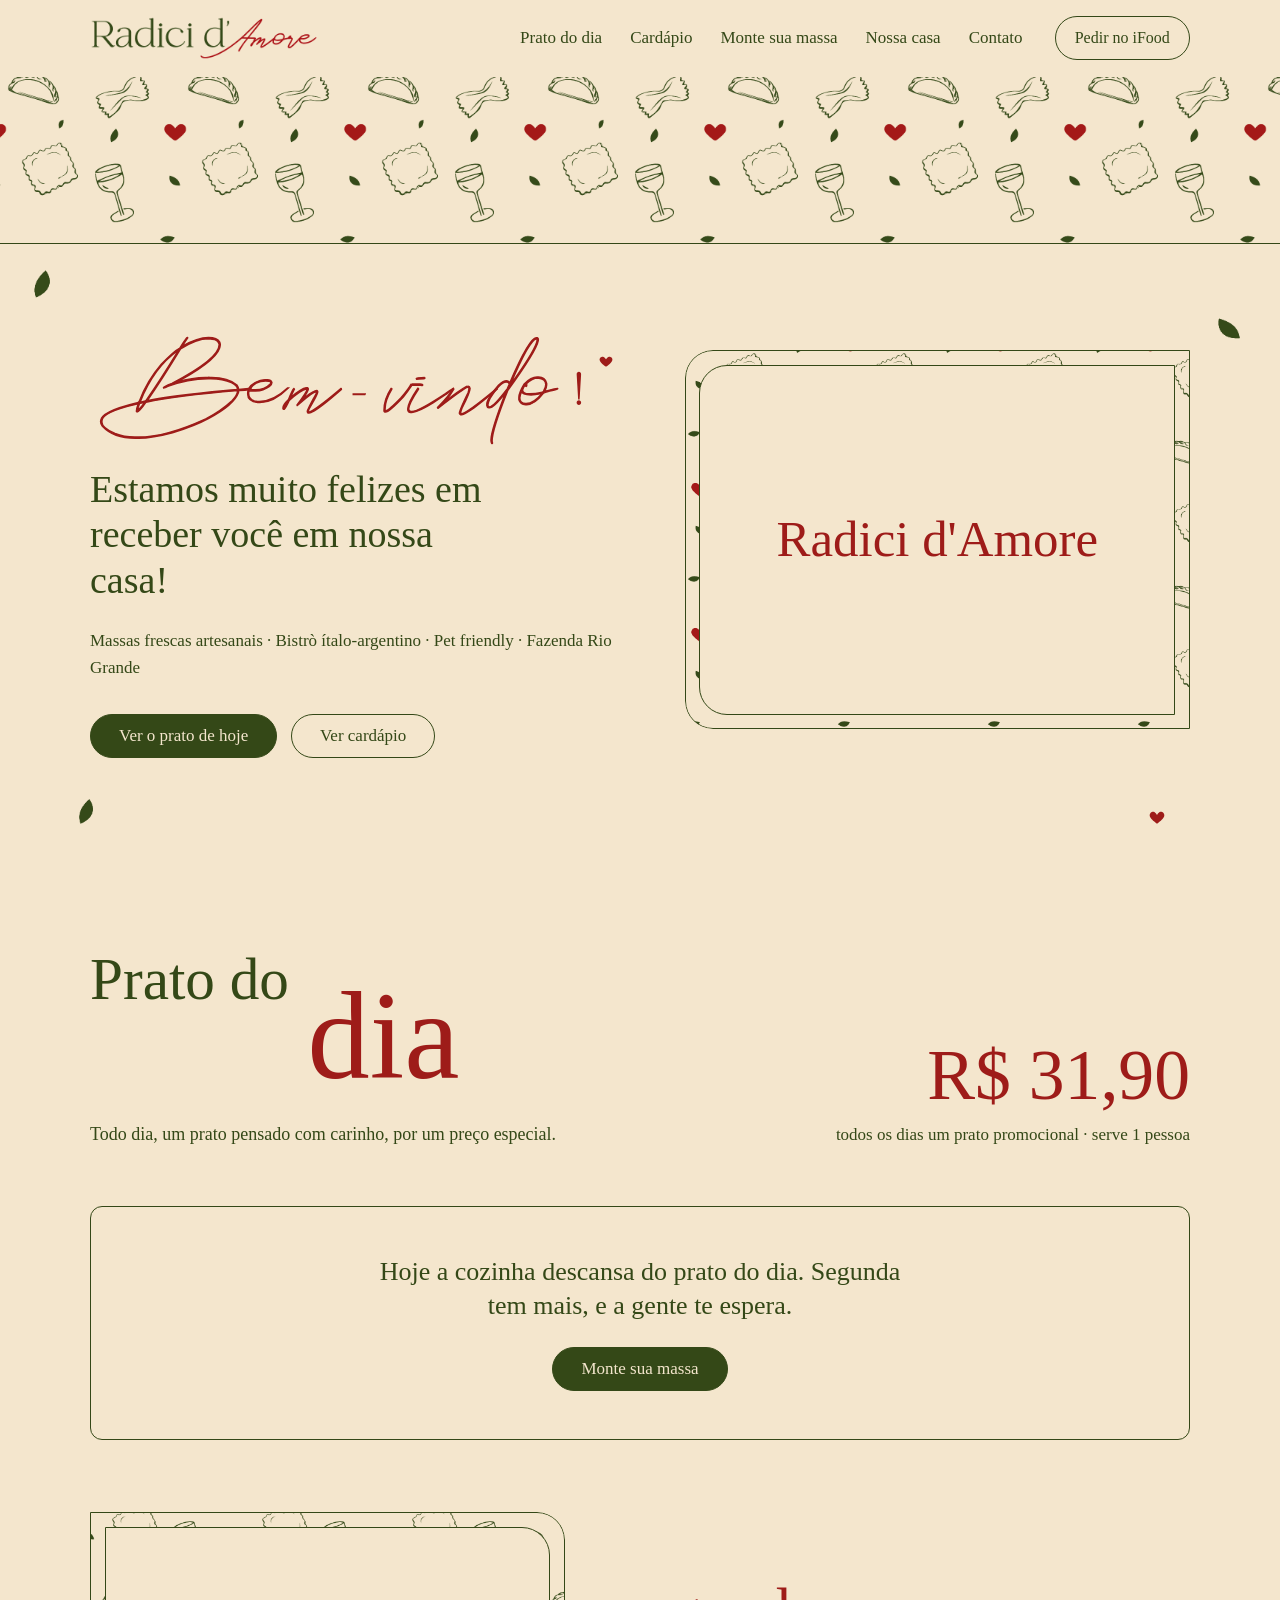
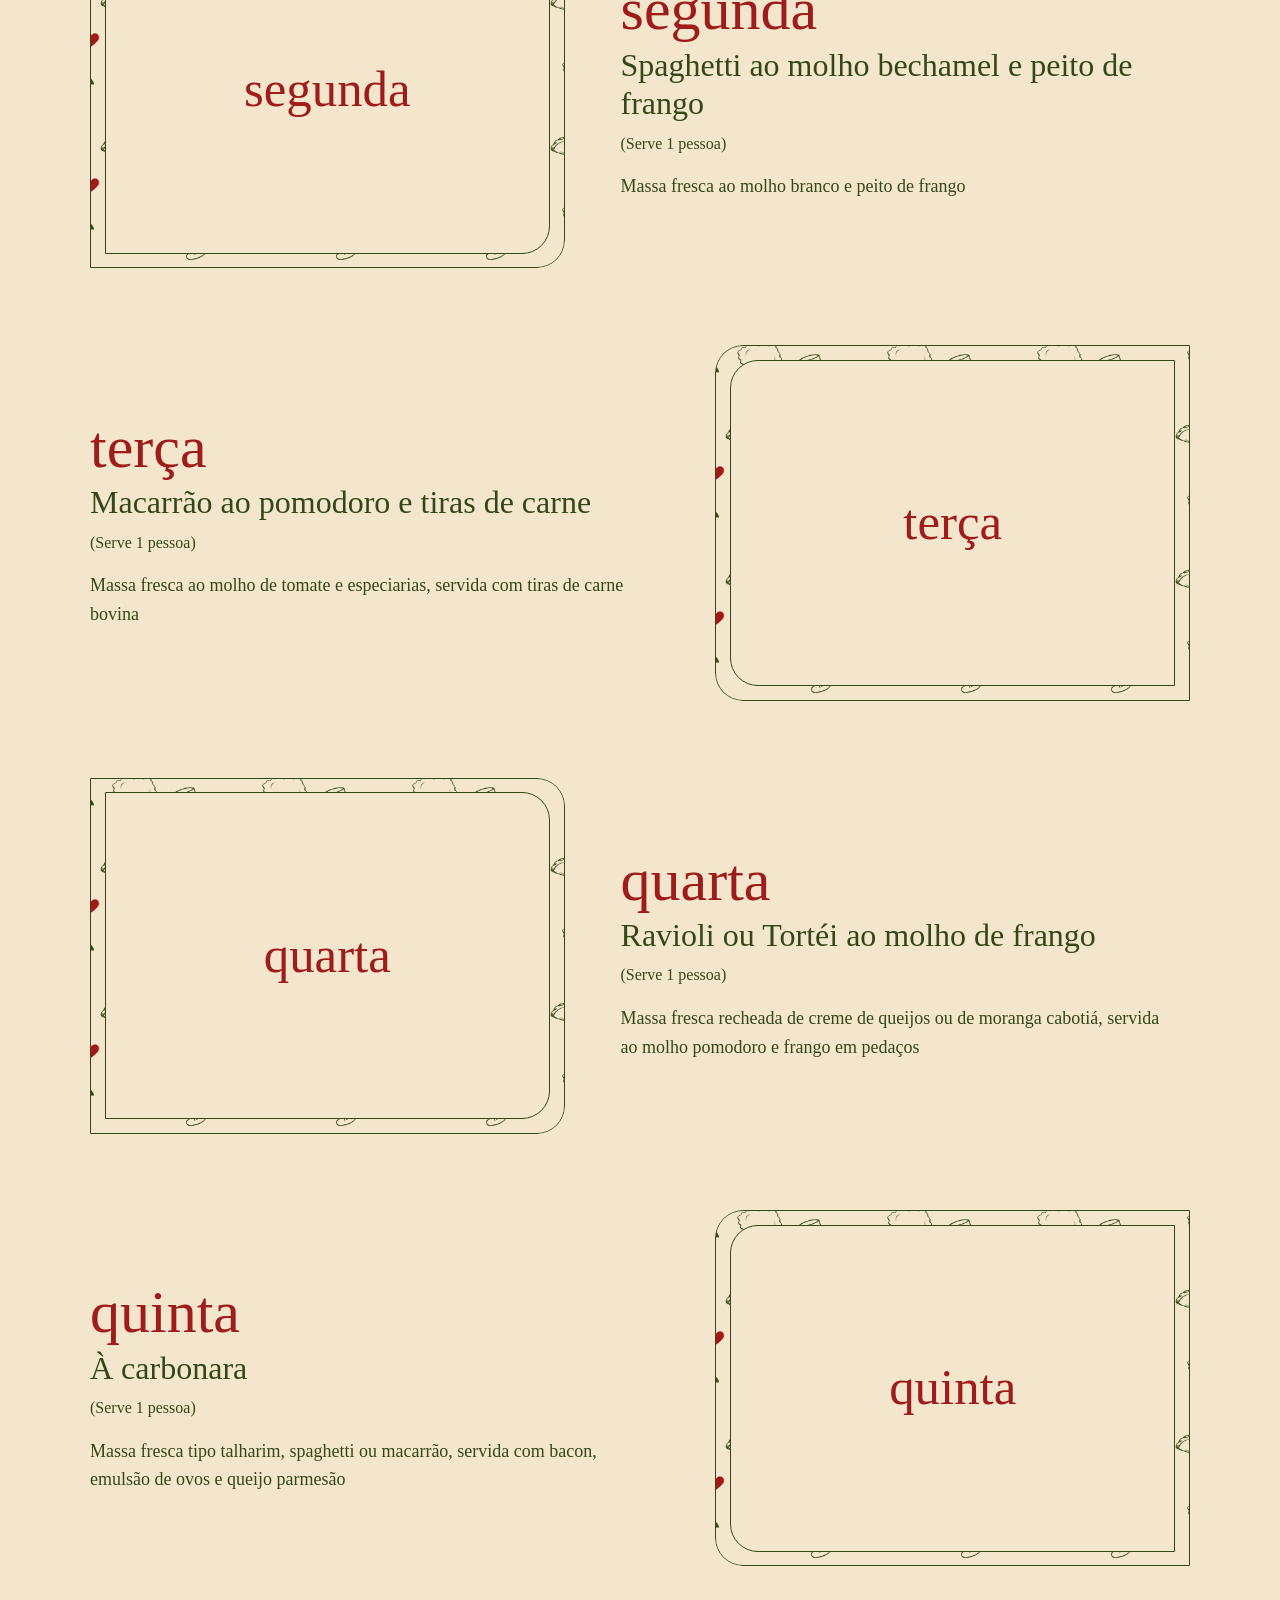
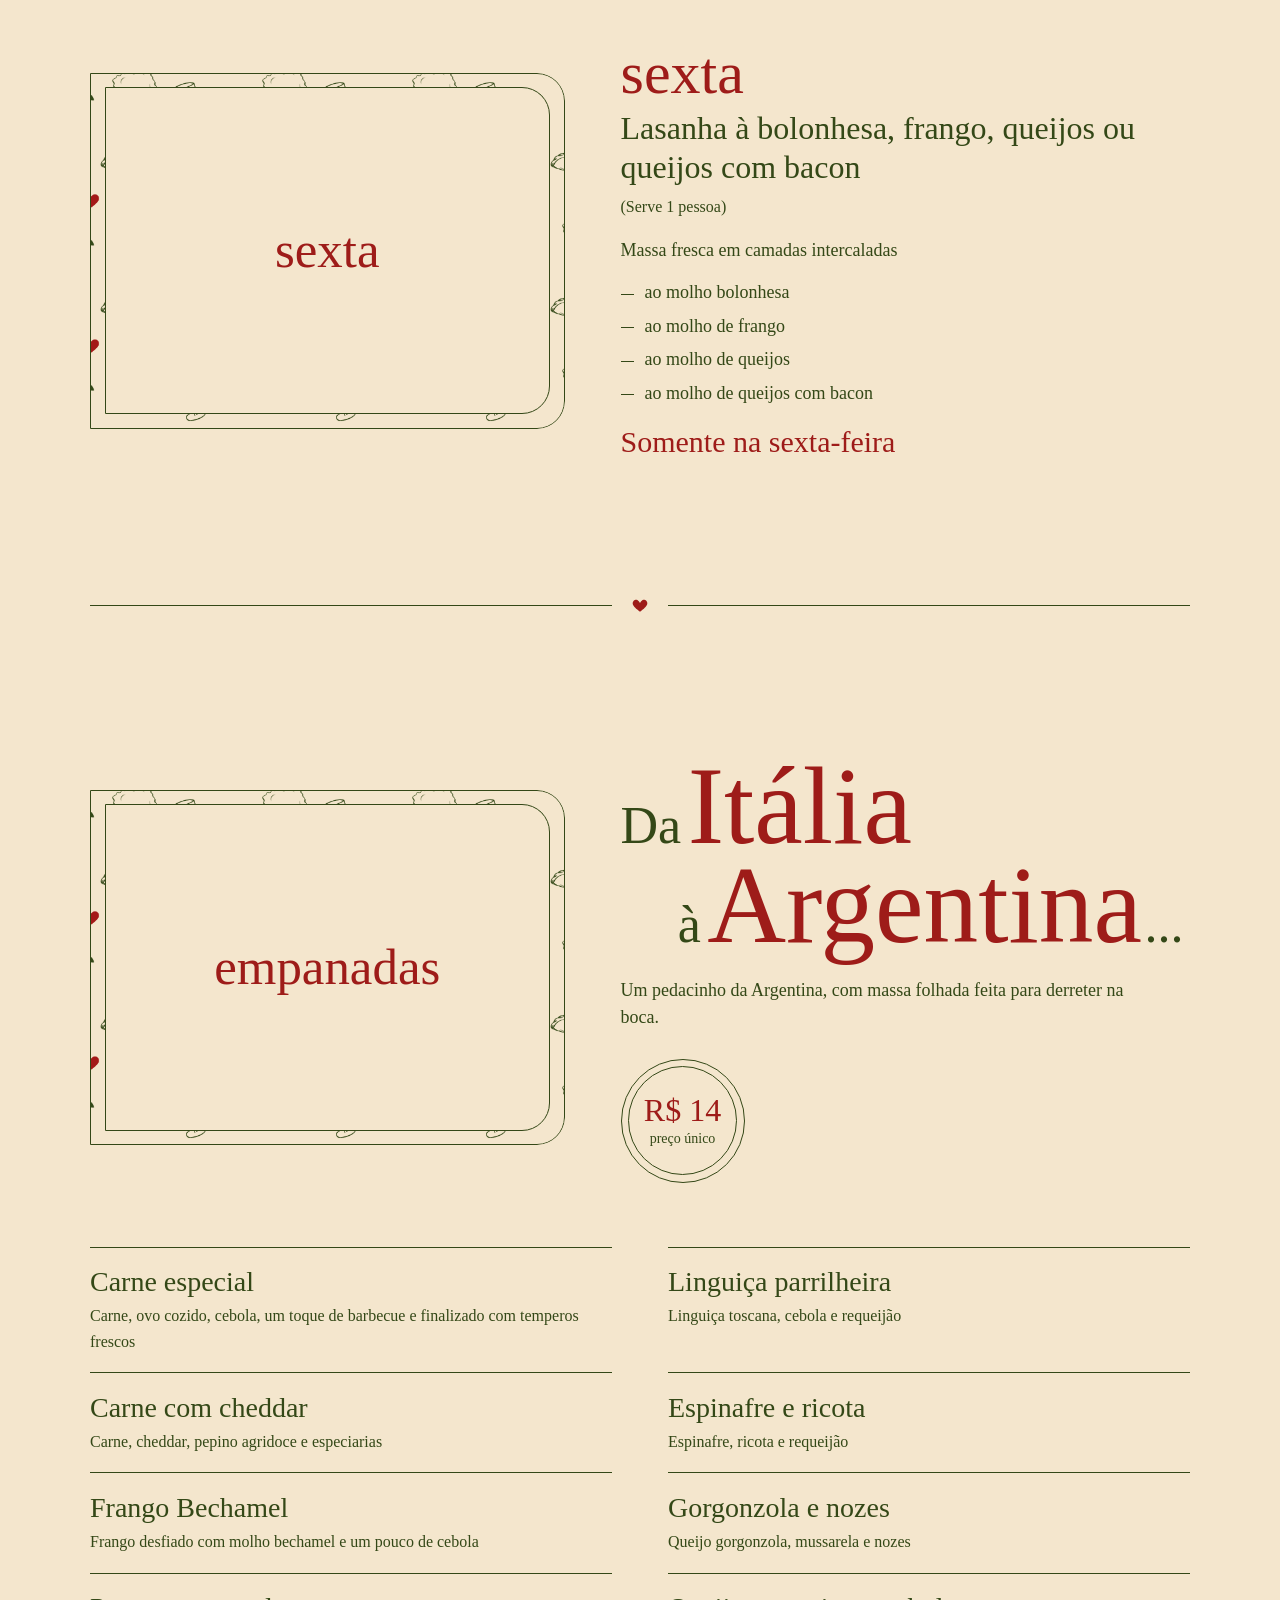
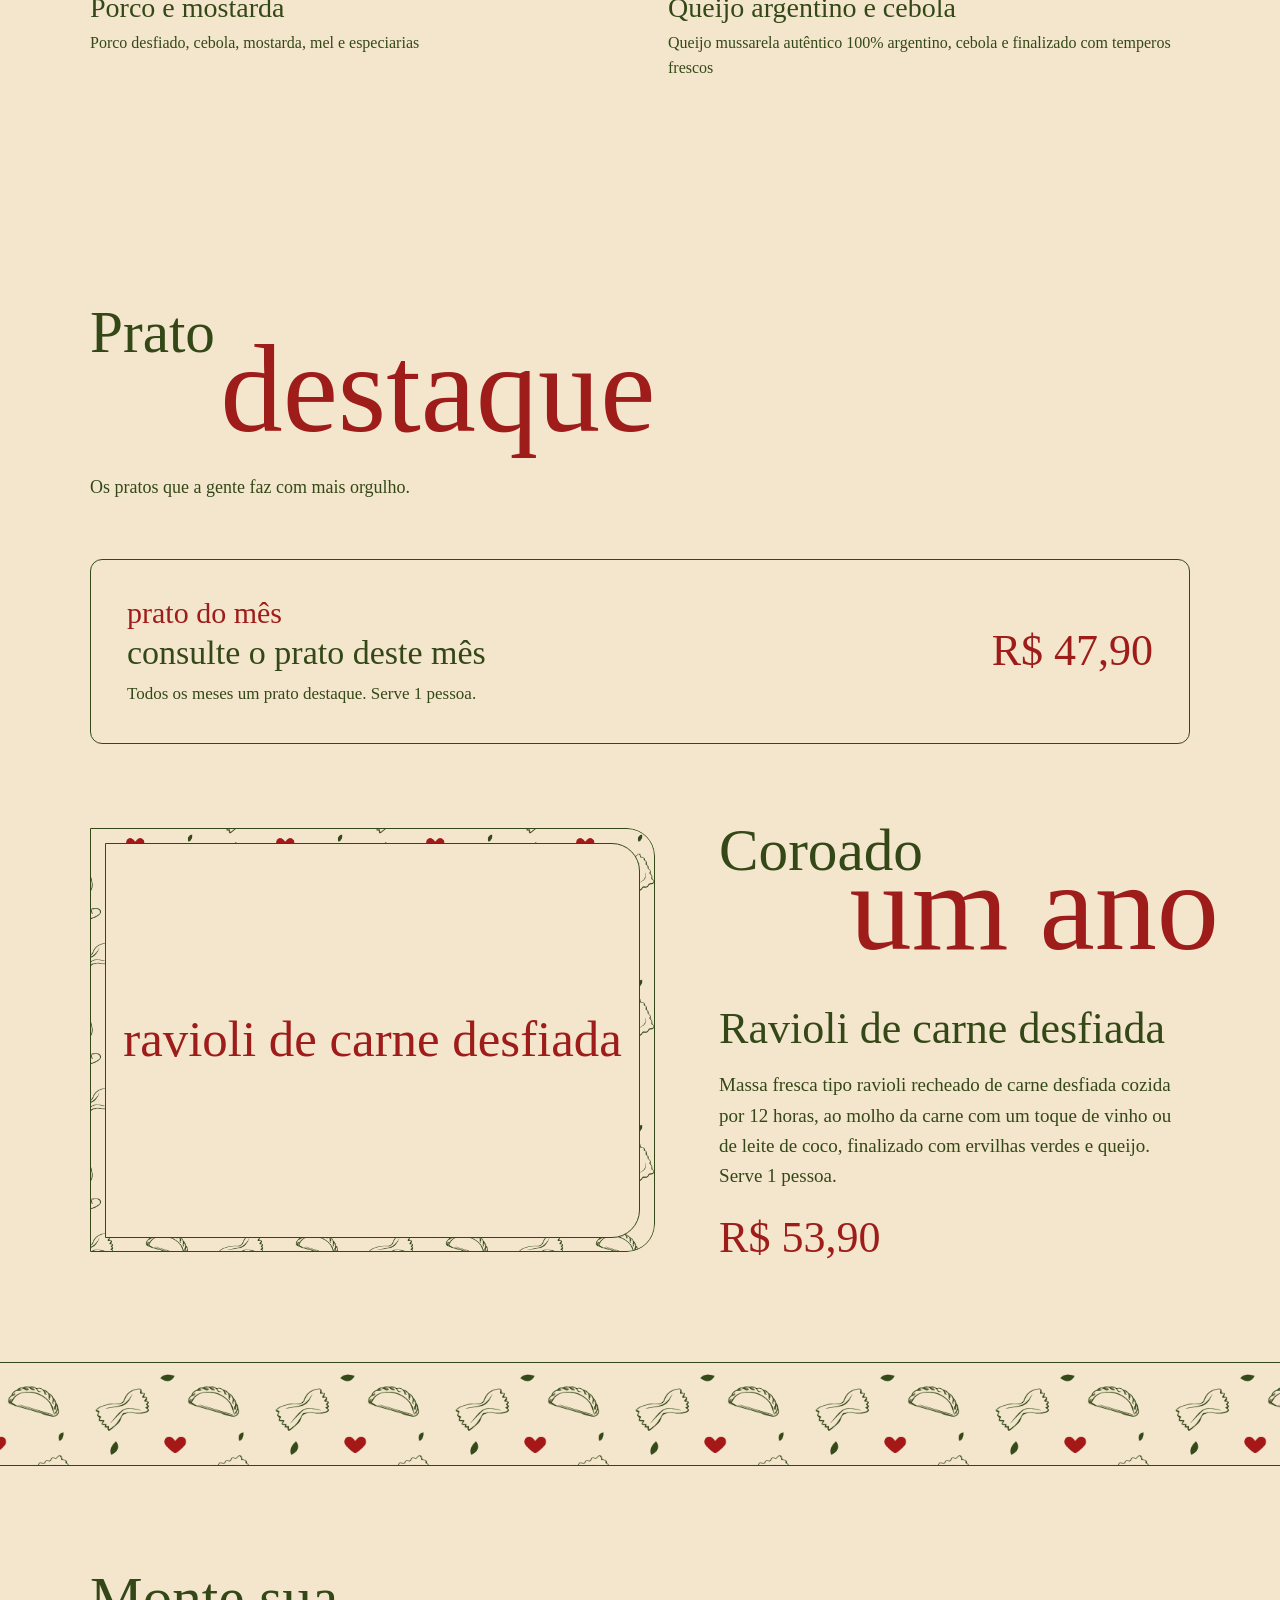
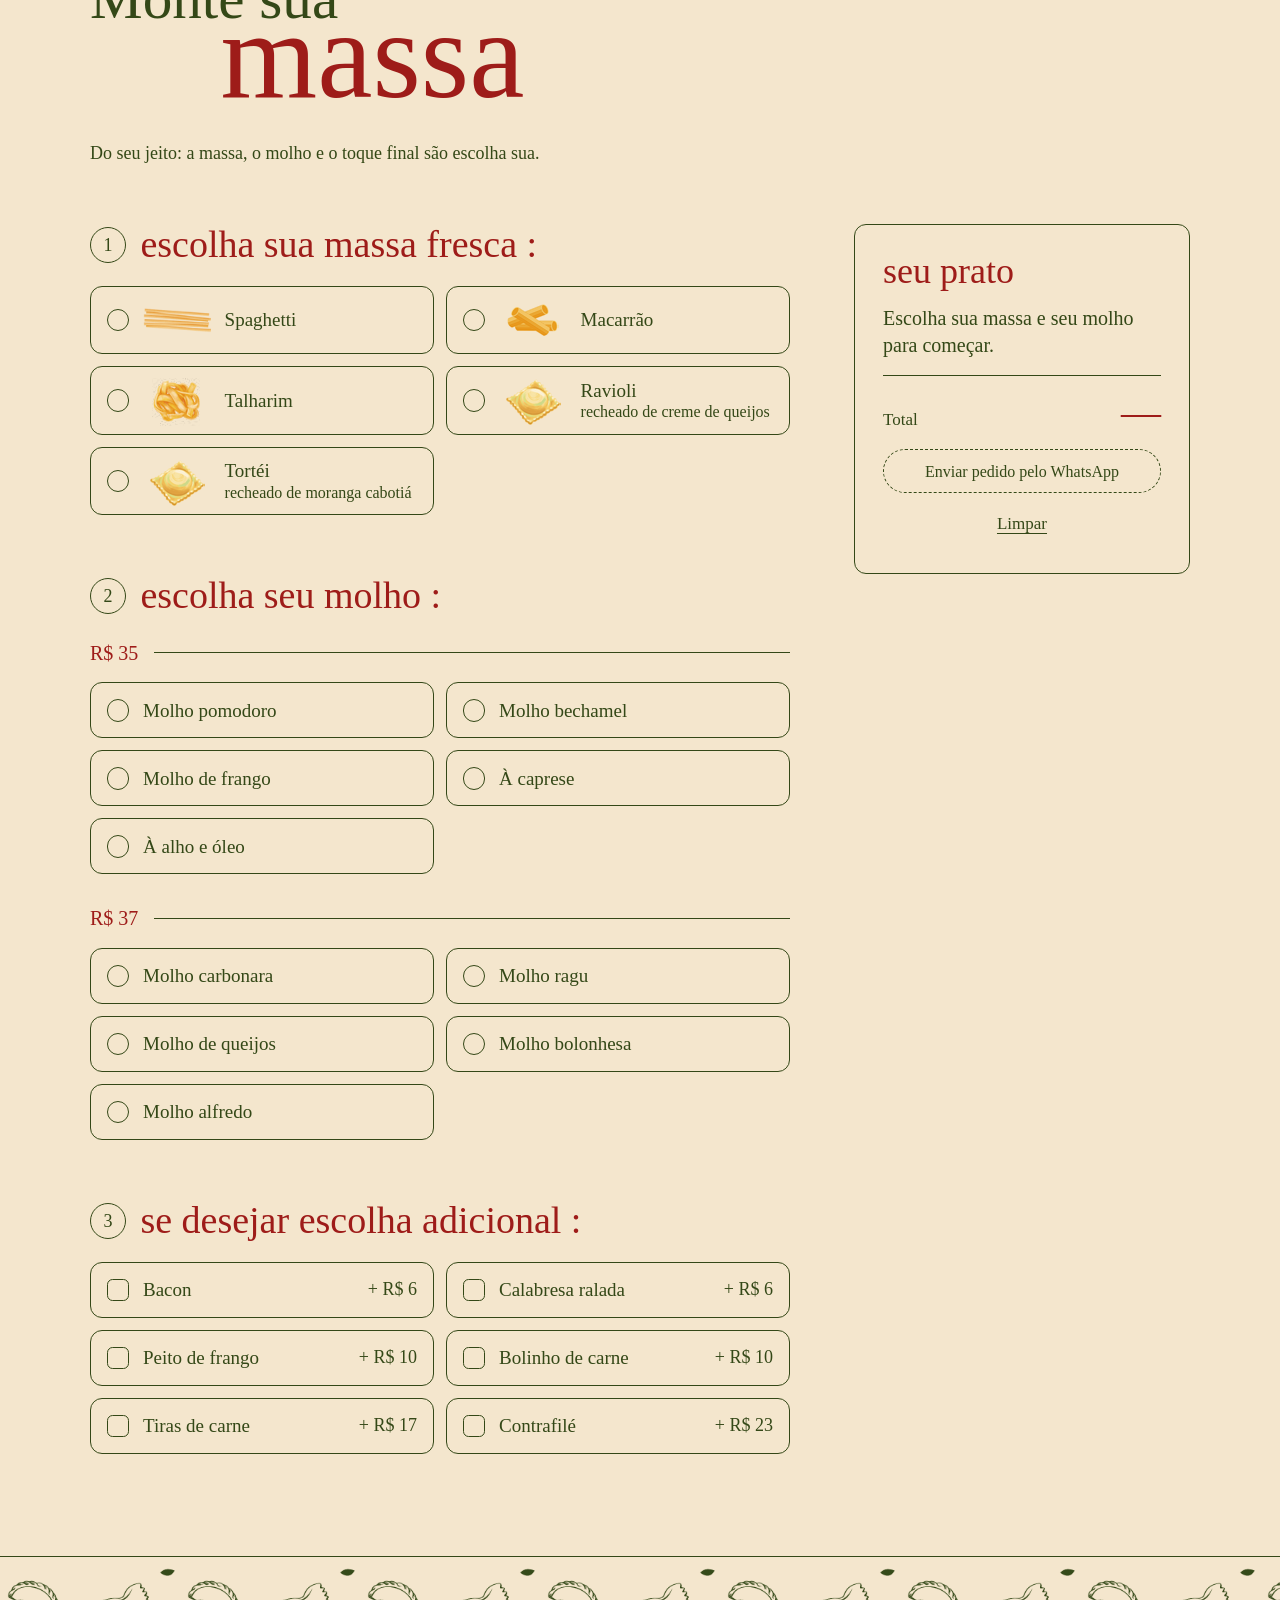
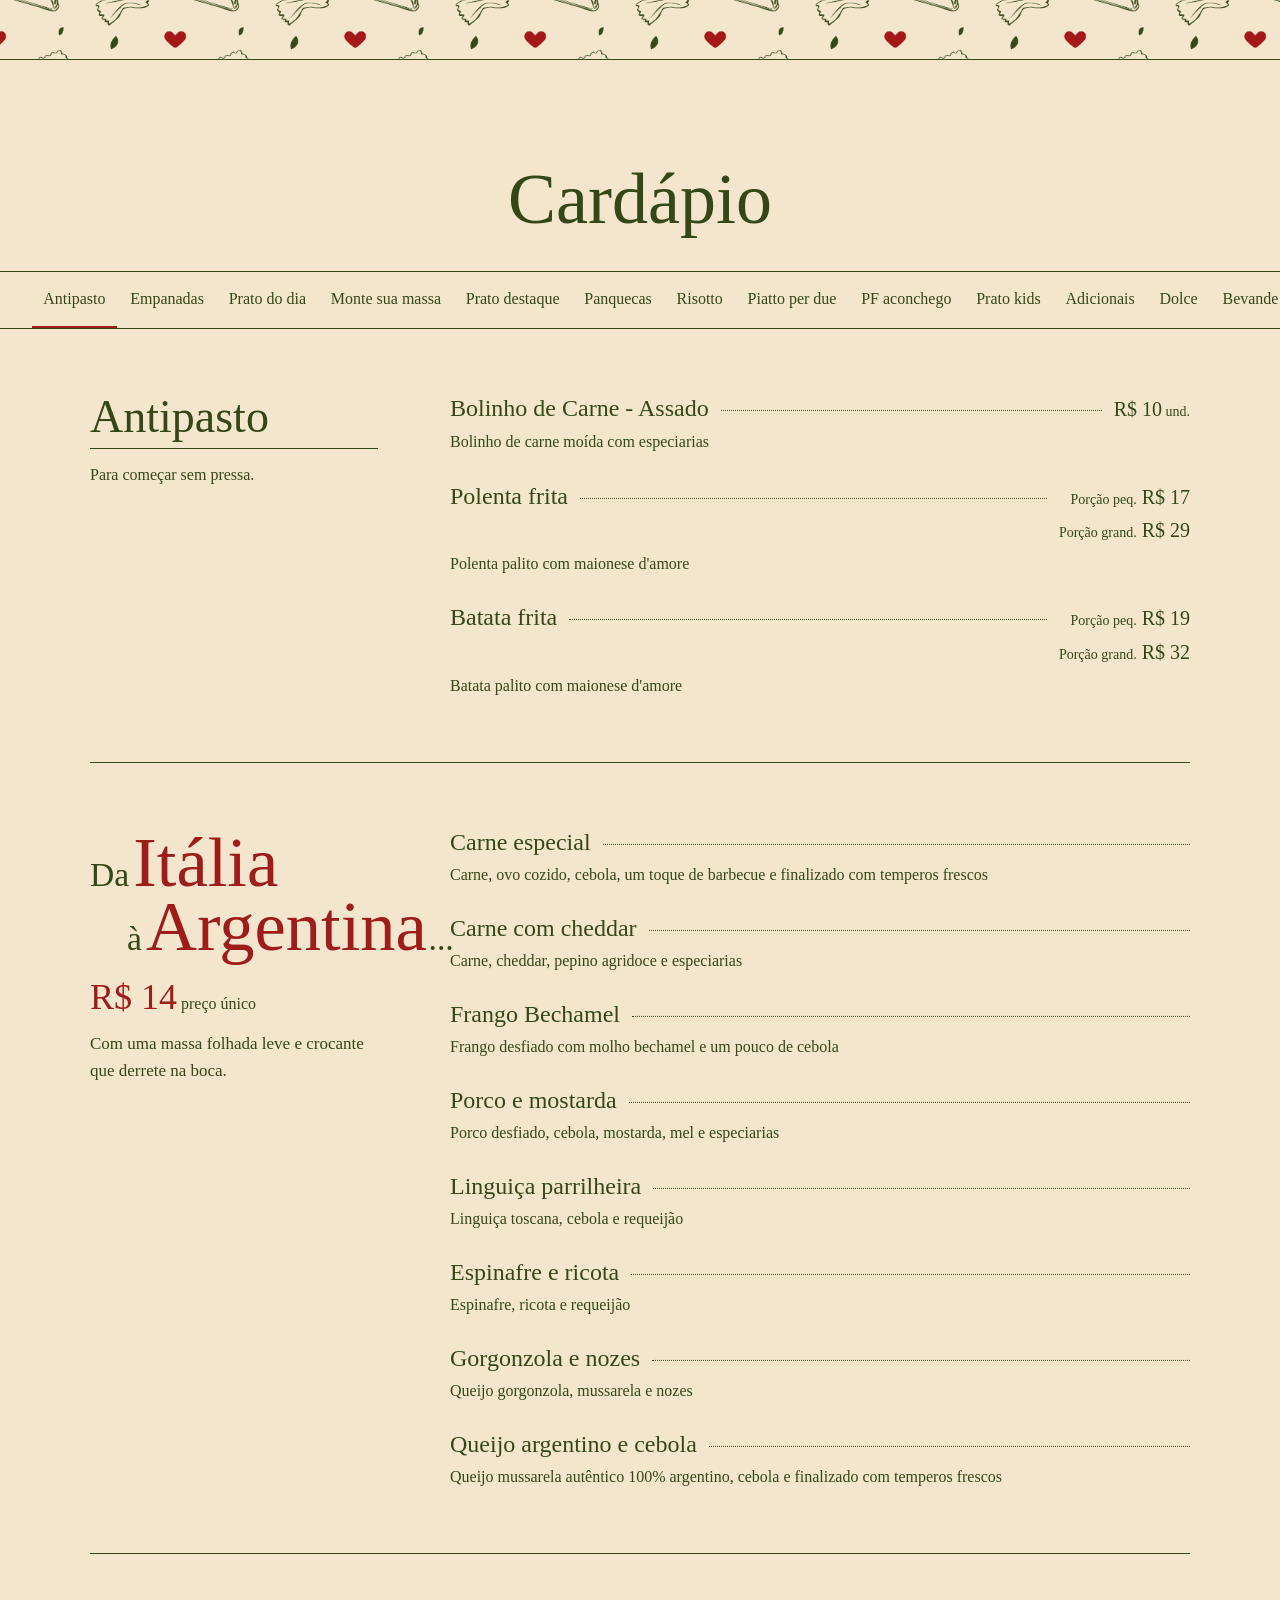
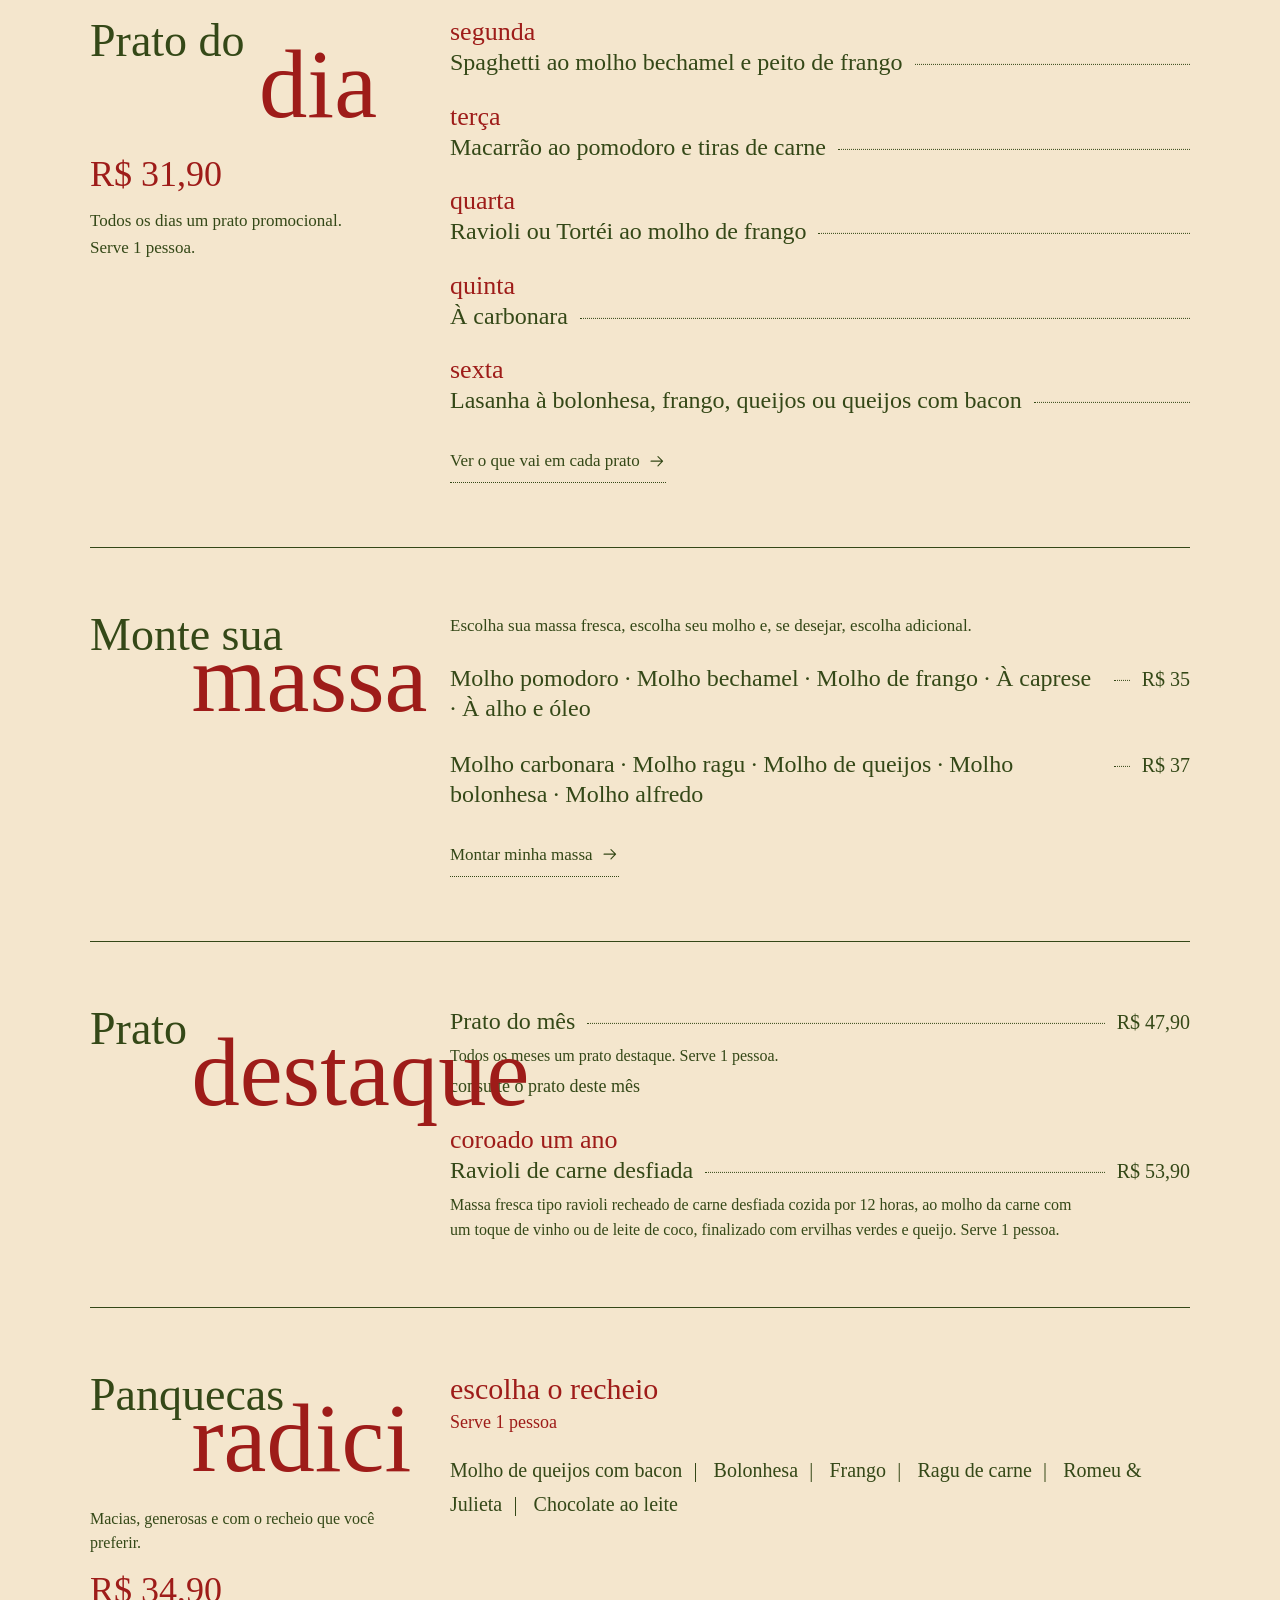
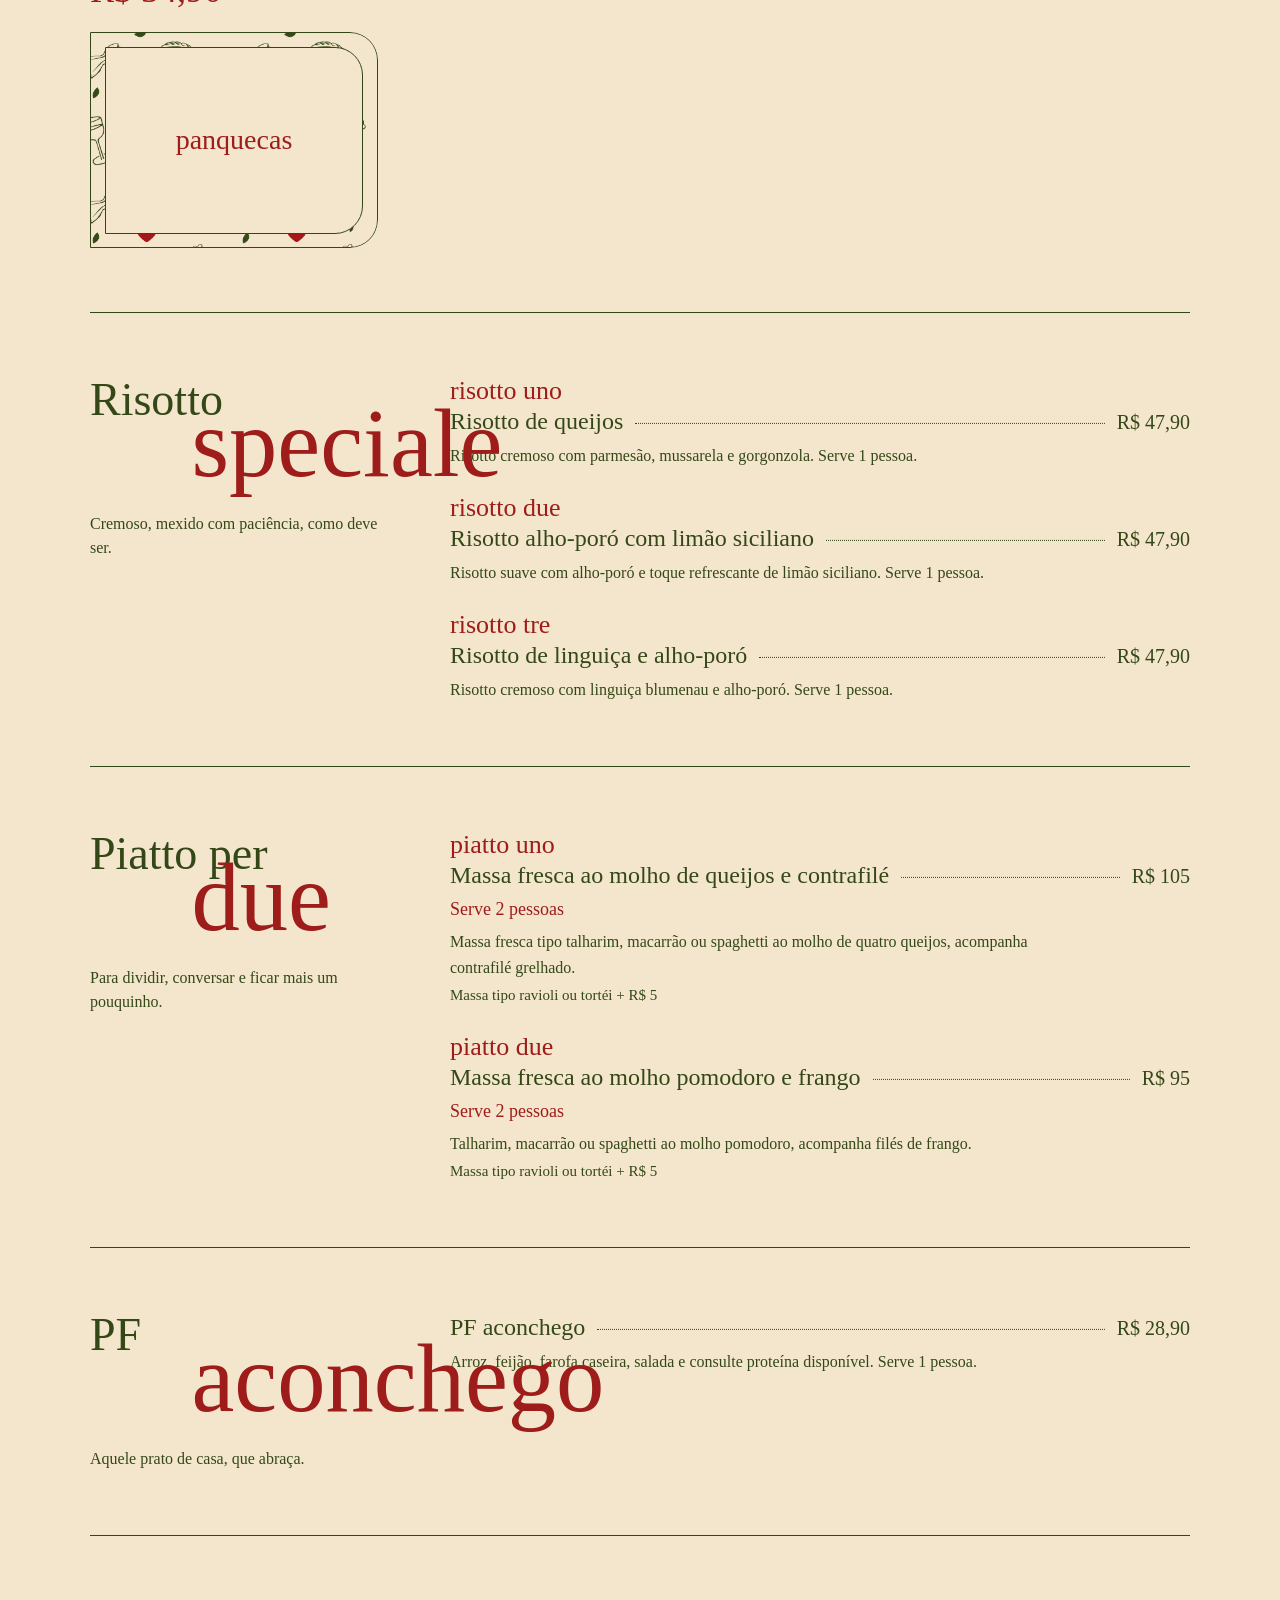
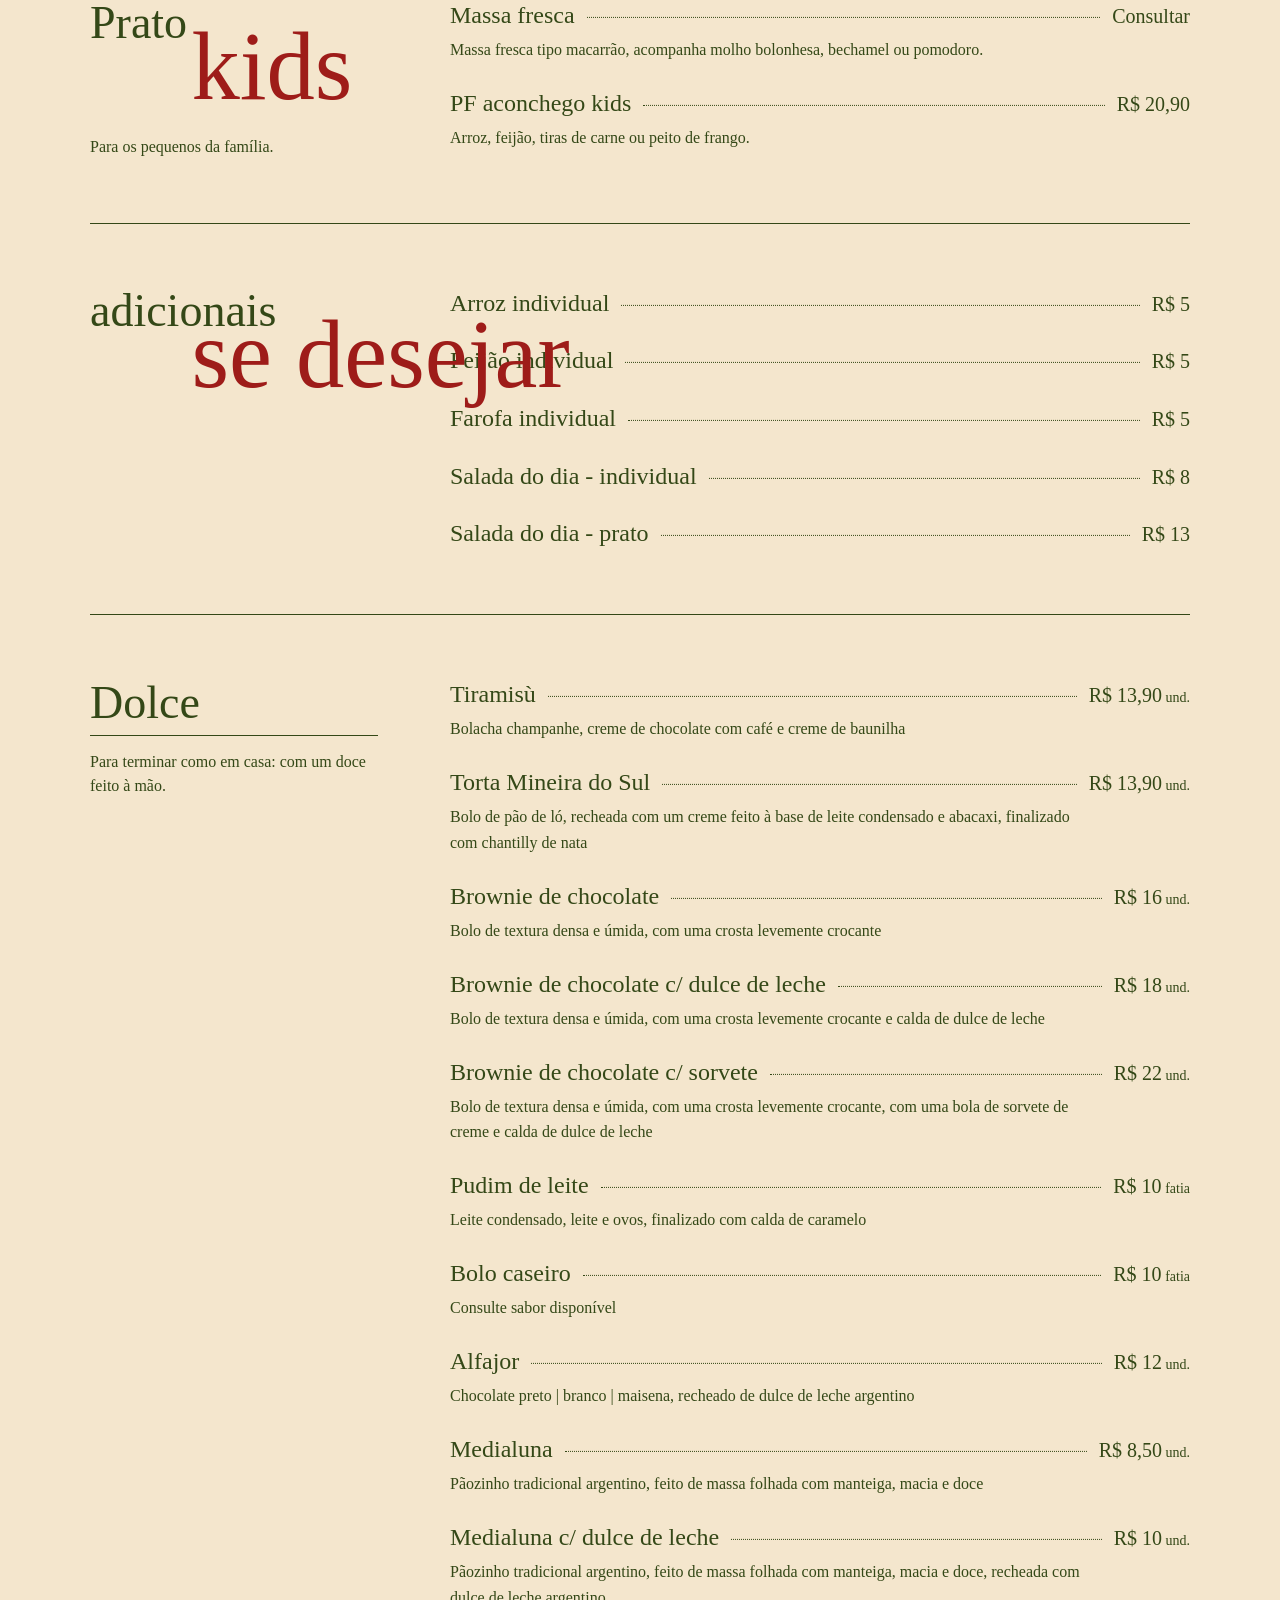
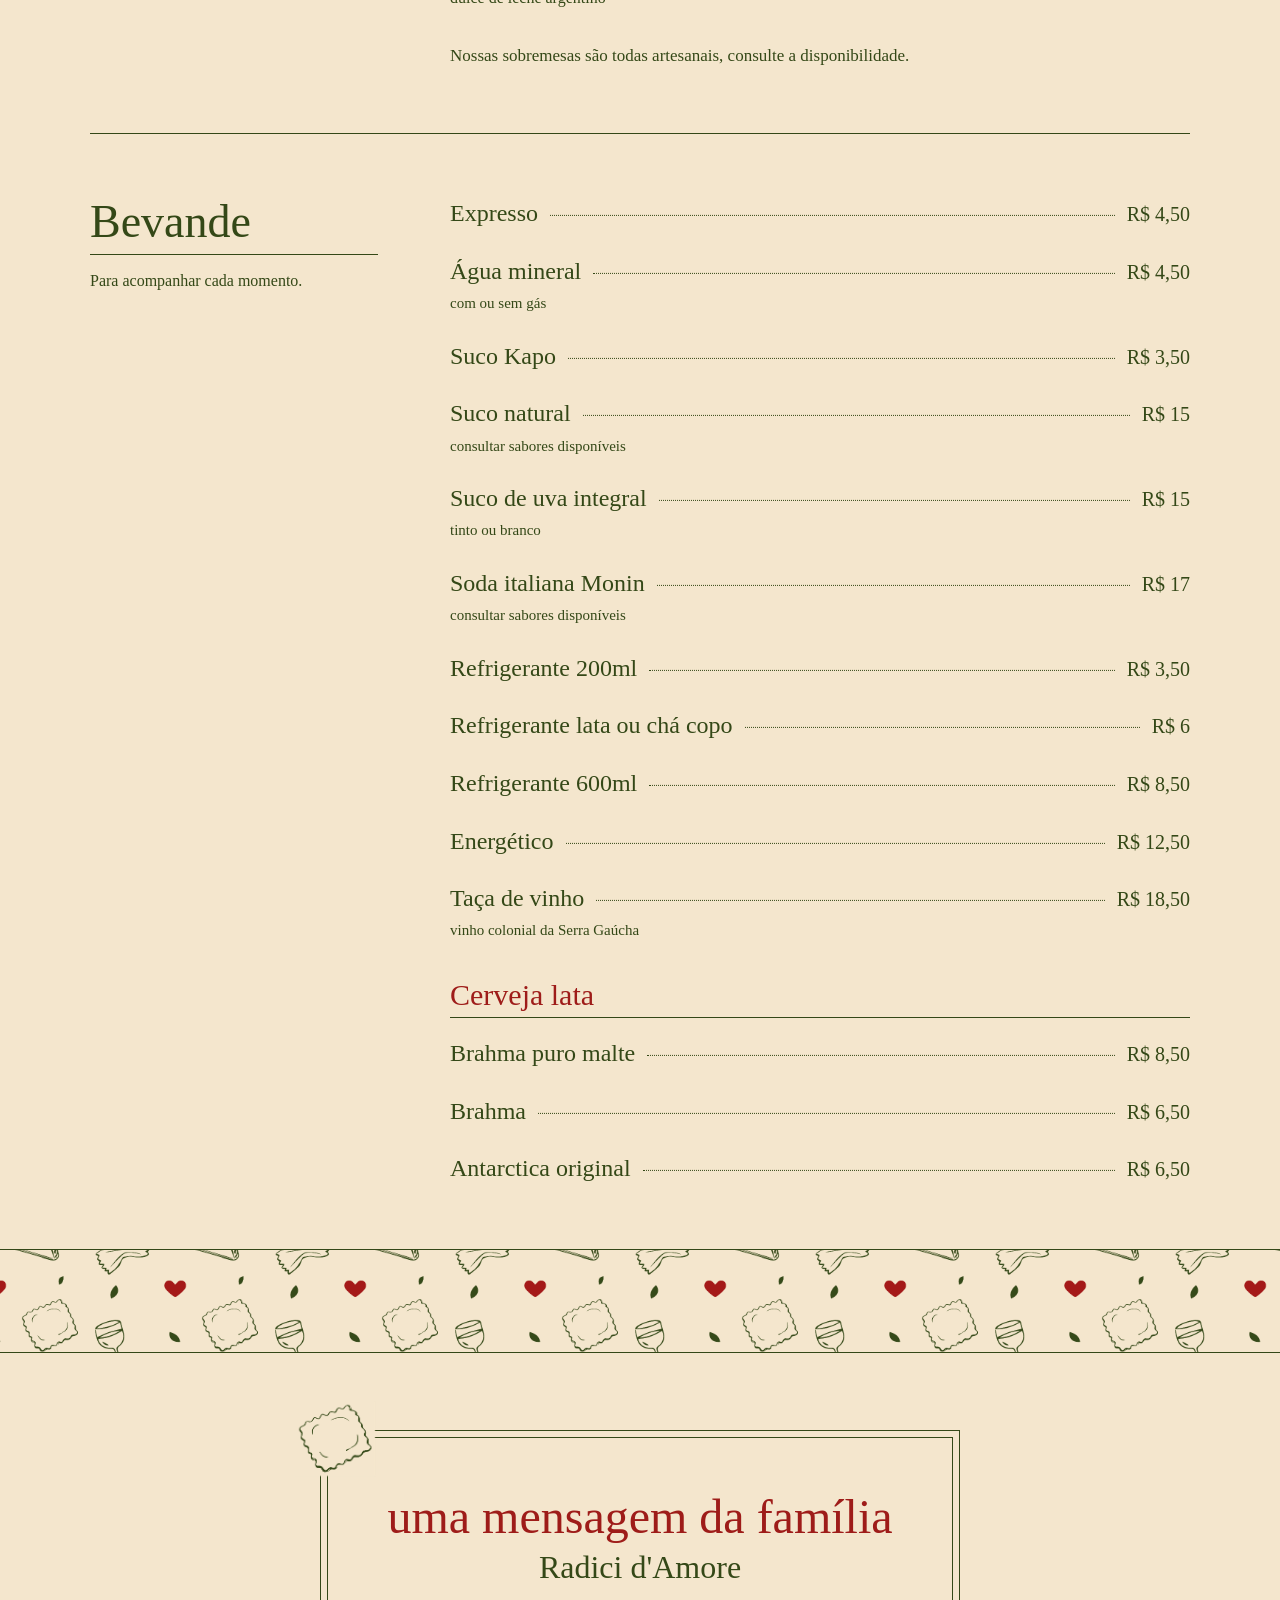
==== index.html @ 2d971660 "Primeira versão do site e cardápio digital do Radici d'Amore Site em HTML, CSS e JavaScript puros: p" ====
<!DOCTYPE html>
<html lang="pt-BR">
<head>
  <meta charset="utf-8">
  <meta name="viewport" content="width=device-width, initial-scale=1">
  <meta name="color-scheme" content="light">
  <meta name="theme-color" content="#F4E6CD">

  <title>Radici d'Amore · Bistrò de massas frescas em Fazenda Rio Grande</title>
  <meta name="description" content="Radici d'Amore: bistrô de família em Fazenda Rio Grande (PR), com massas frescas artesanais, prato do dia, empanadas argentinas, risotto e sobremesas feitas à mão. Cozinha ítalo-argentina, feita com amor. Pet friendly.">

  <!-- URL do site (GitHub Pages). Se trocar de endereço/domínio, atualize aqui, em og:image e no JSON-LD abaixo. -->
  <link rel="canonical" href="https://cammeo-eng.github.io/radicid-amore/">
  <meta property="og:url" content="https://cammeo-eng.github.io/radicid-amore/">
  <meta property="og:type" content="restaurant.restaurant">
  <meta property="og:locale" content="pt_BR">
  <meta property="og:site_name" content="Radici d'Amore">
  <meta property="og:title" content="Radici d'Amore · Bistrò de massas frescas em Fazenda Rio Grande">
  <meta property="og:description" content="Massa fresca, feita à mão, todos os dias. Uma cozinha de família com raízes na Itália e um pé na Argentina.">
  <meta property="og:image" content="https://cammeo-eng.github.io/radicid-amore/assets/og-image.png">
  <meta property="og:image:width" content="1200">
  <meta property="og:image:height" content="630">
  <meta property="og:image:alt" content="Logo do Radici d'Amore sobre fundo creme">
  <meta name="twitter:card" content="summary_large_image">

  <link rel="icon" href="assets/favicon.svg" type="image/svg+xml">
  <link rel="icon" href="assets/favicon-32.png" sizes="32x32" type="image/png">
  <link rel="apple-touch-icon" href="assets/apple-touch-icon.png">

  <!-- Fontes originais da marca: coloque Fonde.woff2 e Astina.woff2 em /fonts (ver fonts/LEIA-ME.txt) -->
  <link rel="preload" href="fonts/Fonde.woff2" as="font" type="font/woff2" crossorigin>
  <link rel="preload" href="fonts/Astina.woff2" as="font" type="font/woff2" crossorigin>
  <link rel="preload" href="assets/padrao-fundo-tile.png" as="image">

  <!-- Decide antes da primeira pintura se a animação do hero toca (1x por sessão) ou já aparece pronta -->
  <script>
    (function () {
      var h = document.documentElement, reduz = false, visto = false;
      h.classList.add('js');
      try { reduz = matchMedia('(prefers-reduced-motion: reduce)').matches; } catch (e) {}
      try { visto = sessionStorage.getItem('radici-hero') === '1'; } catch (e) {}
      h.classList.add(reduz || visto ? 'hero-pronto' : 'hero-tocando');
      if (!reduz && !visto) { try { sessionStorage.setItem('radici-hero', '1'); } catch (e) {} }
    })();
  </script>
  <link rel="stylesheet" href="css/style.css">

  <script type="application/ld+json">
  {
    "@context": "https://schema.org",
    "@type": "Restaurant",
    "name": "Radici d'Amore",
    "description": "Bistrô de massas frescas artesanais, com cozinha ítalo-argentina, em Fazenda Rio Grande (PR).",
    "servesCuisine": ["Italiana", "Argentina"],
    "telephone": "+55 41 98486-7724",
    "url": "https://cammeo-eng.github.io/radicid-amore/",
    "image": "https://cammeo-eng.github.io/radicid-amore/assets/og-image.png",
    "sameAs": ["https://instagram.com/radicidamore"],
    "hasMenu": { "@type": "Menu", "name": "Cardápio Radici d'Amore", "url": "https://cammeo-eng.github.io/radicid-amore/#cardapio" },
    "address": {
      "@type": "PostalAddress",
      "streetAddress": "R. Jequitibá, 105 - Loja 25",
      "addressLocality": "Fazenda Rio Grande",
      "addressRegion": "PR",
      "postalCode": "83820-004",
      "addressCountry": "BR"
    },
    "amenityFeature": { "@type": "LocationFeatureSpecification", "name": "Pet friendly", "value": true },
    "openingHours": "[[PREENCHER: horários]]"
  }
  </script>
</head>

<body>
  <a class="pular" href="#conteudo">Ir para o conteúdo</a>

  <!-- Ícones em traço simples (currentColor) -->
  <svg xmlns="http://www.w3.org/2000/svg" width="0" height="0" style="position:absolute" aria-hidden="true" focusable="false">
    <defs>
      <symbol id="i-instagram" viewBox="0 0 24 24"><rect x="3" y="3" width="18" height="18" rx="5"/><circle cx="12" cy="12" r="4"/><path d="M17.5 6.5h.01"/></symbol>
      <symbol id="i-whatsapp" viewBox="0 0 24 24"><path d="M21 11.5a8.4 8.4 0 0 1-.9 3.8 8.5 8.5 0 0 1-7.6 4.7 8.4 8.4 0 0 1-3.8-.9L3 21l1.9-5.7a8.4 8.4 0 0 1-.9-3.8 8.5 8.5 0 0 1 4.7-7.6 8.4 8.4 0 0 1 3.8-.9h.5a8.5 8.5 0 0 1 8 8z"/><path d="M9.2 8.6c.2 2.6 2.6 5.2 5.4 5.6l1.2-1.3-1.8-1.1-.9.7c-.9-.4-1.7-1.2-2.1-2.1l.7-.9-1.1-1.8z"/></symbol>
      <symbol id="i-sacola" viewBox="0 0 24 24"><path d="M6 2 3 6v14a2 2 0 0 0 2 2h14a2 2 0 0 0 2-2V6l-3-4z"/><path d="M3 6h18"/><path d="M16 10a4 4 0 0 1-8 0"/></symbol>
      <symbol id="i-relogio" viewBox="0 0 24 24"><circle cx="12" cy="12" r="9"/><path d="M12 7v5l3.5 2"/></symbol>
      <symbol id="i-local" viewBox="0 0 24 24"><path d="M20 10c0 6.5-8 12-8 12s-8-5.5-8-12a8 8 0 0 1 16 0z"/><circle cx="12" cy="10" r="3"/></symbol>
      <symbol id="i-check" viewBox="0 0 24 24"><path d="M5 12.5 10 17.5 19 7"/></symbol>
      <symbol id="i-seta" viewBox="0 0 24 24"><path d="M4 12h15M13 6l6 6-6 6"/></symbol>
    </defs>
  </svg>

  <!-- ============ HEADER ============ -->
  <header class="site-header" id="topo">
    <div class="site-header__inner contido">
      <a class="marca" href="#inicio" aria-label="Radici d'Amore, voltar ao início">
        <img src="assets/logo-radici-damore.png" width="1160" height="224" alt="Radici d'Amore">
      </a>

      <nav class="site-nav" id="site-nav" aria-label="Principal">
        <ul class="site-nav__lista">
          <li><a href="#prato-do-dia">Prato do dia</a></li>
          <li><a href="#cardapio">Cardápio</a></li>
          <li><a href="#monte-sua-massa">Monte sua massa</a></li>
          <li><a href="#nossa-casa">Nossa casa</a></li>
          <li><a href="#contato">Contato</a></li>
        </ul>
        <a class="btn btn--contorno btn--pequeno" href="#contato" data-ifood>Pedir no iFood</a>
      </nav>

      <button class="menu-toggle" type="button" aria-expanded="false" aria-controls="site-nav" aria-label="Abrir menu">
        <span class="menu-toggle__barras" aria-hidden="true"></span>
      </button>
    </div>
  </header>

  <main id="conteudo">
    <noscript>
      <p class="aviso-noscript">Para ver o cardápio completo, ative o JavaScript do seu navegador. Estamos no Instagram <strong>@radicidamore</strong> e no WhatsApp <strong>(41) 9 8486-7724</strong>.</p>
    </noscript>

    <!-- ============ HERO · Bem-vindo! ============ -->
    <section class="hero" id="inicio" aria-labelledby="hero-titulo">
      <div class="faixa-padrao faixa-padrao--hero" data-parallax aria-hidden="true"></div>

      <!-- Alguns elementos do padrão flutuam de leve nas bordas (decorativo) -->
      <div class="hero__flutua" aria-hidden="true">
        <img class="flutua flutua--folha-a" src="assets/folha-1.png" width="27" height="43" alt="">
        <img class="flutua flutua--folha-b" src="assets/folha-2.png" width="35" height="34" alt="">
        <img class="flutua flutua--folha-c" src="assets/folha-1.png" width="27" height="43" alt="">
        <img class="flutua flutua--coracao" src="assets/coracao.svg" width="58" height="46" alt="">
      </div>

      <div class="contido hero__grade">
        <div class="hero__texto">
          <h1 class="hero__titulo" id="hero-titulo">
            <span class="bemvindo">
              <svg class="bem-vindo" xmlns="http://www.w3.org/2000/svg" viewBox="84 144 218 58" fill="none" role="img" aria-label="Bem-vindo!">
<title>Bem-vindo!</title>
<path pathLength="1" class="letra l1" fill="#9E1C19" stroke="#9E1C19" stroke-width="0.6" d="M 108.8125 178.585938 C 115.039062 177.171875 126.414062 175.683594 142.925781 174.121094 C 146.300781 173.863281 147.984375 173.679688 147.984375 173.574219 C 147.984375 172.605469 147.097656 171.664062 145.328125 170.75 C 142.925781 169.597656 139.929688 169.023438 136.328125 169.023438 L 135.210938 169.023438 C 129.3125 169.023438 123.484375 170.144531 117.726562 172.390625 C 116.925781 172.875 116.328125 173.121094 115.925781 173.121094 L 115.839844 172.9375 L 115.839844 172.847656 C 115.855469 172.558594 117.085938 171.953125 119.527344 171.023438 C 133.183594 163.875 140.015625 158.261719 140.015625 154.175781 C 139.683594 152.660156 138.65625 151.902344 136.925781 151.902344 C 136.925781 151.855469 136.382812 151.792969 135.300781 151.71875 C 131.941406 151.71875 127.941406 153.175781 123.296875 156.089844 C 117.65625 165.363281 112.828125 172.863281 108.8125 178.585938 M 105.726562 179.222656 C 107.5 178.917969 108.382812 178.613281 108.382812 178.3125 C 112.355469 172.632812 116.984375 165.46875 122.269531 156.816406 L 122.183594 156.816406 C 115.183594 161.707031 109.699219 169.175781 105.726562 179.222656 M 104.613281 182.863281 C 105.785156 181.800781 106.785156 180.648438 107.613281 179.402344 L 107.613281 179.3125 C 106.371094 179.570312 105.65625 179.753906 105.46875 179.859375 C 104.898438 181.253906 104.613281 182.257812 104.613281 182.863281 M 104.355469 183.5 L 104.097656 183.136719 C 104.097656 182.421875 104.355469 181.363281 104.871094 179.949219 L 104.785156 179.949219 C 94.382812 182.316406 89.183594 184.808594 89.183594 187.417969 L 89.183594 187.875 C 89.183594 189.46875 91.070312 191.105469 94.839844 192.792969 C 97.457031 193.824219 100.285156 194.339844 103.328125 194.339844 L 104.871094 194.339844 C 112.925781 194.339844 122.699219 191.699219 134.183594 186.417969 C 138.226562 184.441406 142.054688 181.800781 145.671875 178.492188 C 147.214844 176.792969 147.984375 175.367188 147.984375 174.210938 C 130.199219 175.730469 116.96875 177.398438 108.296875 179.222656 C 106.414062 182 105.097656 183.425781 104.355469 183.5 M 126.042969 151.082031 L 126.214844 151.082031 C 126.328125 151.097656 126.382812 151.15625 126.382812 151.261719 L 126.382812 151.351562 C 125.597656 152.492188 124.828125 153.675781 124.070312 154.90625 L 124.15625 154.90625 C 128.484375 152.417969 132.226562 151.171875 135.382812 151.171875 C 137.914062 151.171875 139.542969 151.839844 140.269531 153.175781 C 140.386719 153.433594 140.472656 153.796875 140.527344 154.269531 C 140.527344 158.109375 134.753906 163.238281 123.214844 169.660156 C 122.339844 170.144531 121.855469 170.386719 121.757812 170.386719 L 121.757812 170.476562 L 121.84375 170.476562 C 126.269531 169.144531 130.355469 168.476562 134.097656 168.476562 L 134.871094 168.476562 C 135.113281 168.476562 135.339844 168.445312 135.554688 168.382812 C 135.785156 168.445312 136.011719 168.476562 136.242188 168.476562 L 136.757812 168.476562 C 141.527344 168.476562 145.183594 169.566406 147.726562 171.753906 C 148.242188 172.558594 148.5 173.195312 148.5 173.667969 L 153.726562 173.210938 L 153.898438 173.484375 L 153.898438 173.574219 C 153.898438 173.804688 152.214844 173.984375 148.84375 174.121094 C 148.558594 174.121094 148.414062 174.425781 148.414062 175.03125 C 147.140625 178.644531 142.855469 182.378906 135.554688 186.234375 C 131.65625 188.375 126.398438 190.46875 119.785156 192.519531 C 113.941406 194.097656 109.027344 194.886719 105.039062 194.886719 L 103.667969 194.886719 C 97.328125 194.886719 92.554688 193.15625 89.355469 189.695312 C 88.839844 189.070312 88.582031 188.40625 88.582031 187.691406 L 88.582031 187.417969 C 88.582031 184.671875 93.753906 182.058594 104.097656 179.585938 C 104.8125 179.585938 105.269531 179.25 105.46875 178.585938 C 107.570312 172.890625 110.714844 167.609375 114.898438 162.738281 C 118.597656 158.882812 121.285156 156.542969 122.957031 155.726562 C 123.996094 153.949219 125.027344 152.402344 126.042969 151.082031 "/>
<path pathLength="1" class="letra l2" fill="#9E1C19" stroke="#9E1C19" stroke-width="0.6" d="M 153.234375 173.667969 C 153.722656 173.789062 154.351562 173.847656 155.121094 173.847656 L 155.804688 173.847656 C 158.40625 173.847656 160.519531 173 162.148438 171.296875 C 162.320312 171.070312 162.40625 170.859375 162.40625 170.660156 C 162.40625 170.265625 161.664062 170.054688 160.179688 170.023438 C 157.078125 170.023438 154.761719 171.238281 153.234375 173.667969 M 159.921875 169.476562 L 160.949219 169.476562 C 161.992188 169.476562 162.648438 169.871094 162.921875 170.660156 C 162.921875 171.738281 161.636719 172.800781 159.0625 173.847656 C 158.121094 174.210938 157.035156 174.394531 155.804688 174.394531 L 154.863281 174.394531 C 154.035156 174.335938 153.40625 174.304688 152.976562 174.304688 C 152.863281 174.894531 152.808594 175.230469 152.808594 175.304688 C 152.808594 176.898438 153.636719 178.023438 155.292969 178.675781 C 155.835938 178.796875 156.261719 178.859375 156.578125 178.859375 L 157.433594 178.859375 C 161.492188 178.859375 165.5625 176.921875 169.648438 173.050781 L 170.035156 173.050781 C 165.761719 177.285156 161.648438 179.402344 157.691406 179.402344 L 156.75 179.402344 C 153.835938 179.039062 152.378906 177.796875 152.378906 175.667969 L 152.378906 175.03125 C 152.378906 172.726562 154.207031 170.964844 157.863281 169.75 C 158.777344 169.566406 159.464844 169.476562 159.921875 169.476562 "/>
<path pathLength="1" class="letra l3" fill="#9E1C19" stroke="#9E1C19" stroke-width="0.6" d="M 168.105469 181.679688 L 168.105469 181.769531 L 168.191406 181.769531 C 168.851562 180.722656 169.25 179.964844 169.394531 179.496094 C 168.535156 180.300781 168.105469 181.027344 168.105469 181.679688 M 177.792969 172.9375 L 178.394531 172.9375 C 178.507812 172.9375 178.621094 173.121094 178.734375 173.484375 C 178.664062 174.167969 177.894531 175.5625 176.421875 177.671875 L 176.421875 177.765625 C 179.507812 175.335938 181.480469 174.121094 182.335938 174.121094 L 182.421875 174.121094 C 182.507812 174.121094 182.621094 174.242188 182.765625 174.484375 L 182.765625 174.941406 C 182.707031 175.53125 181.507812 177.871094 179.164062 181.953125 C 178.878906 182.453125 178.734375 182.941406 178.734375 183.410156 C 178.851562 183.472656 178.9375 183.503906 178.992188 183.503906 C 181.035156 182.804688 185.636719 179.402344 192.792969 173.300781 L 192.878906 173.300781 C 192.992188 173.316406 193.050781 173.378906 193.050781 173.484375 L 193.050781 173.667969 C 185.378906 180.390625 180.691406 183.820312 178.992188 183.957031 L 178.5625 183.957031 C 178.394531 183.957031 178.277344 183.714844 178.222656 183.230469 C 178.222656 182.773438 179.480469 180.253906 181.992188 175.667969 C 182.164062 175.199219 182.25 174.867188 182.25 174.667969 L 182.078125 174.667969 C 181.109375 174.773438 178.394531 176.777344 173.9375 180.679688 L 173.851562 180.679688 C 173.792969 180.558594 173.765625 180.46875 173.765625 180.40625 C 176.679688 176.597656 178.136719 174.289062 178.136719 173.484375 C 178.078125 173.484375 178.050781 173.453125 178.050781 173.394531 C 176.191406 173.800781 173.648438 175.503906 170.421875 178.492188 C 169.480469 180.601562 168.734375 181.878906 168.191406 182.316406 L 167.933594 182.316406 C 167.851562 182.316406 167.765625 182.226562 167.679688 182.042969 L 167.679688 181.589844 C 167.679688 180.753906 168.480469 179.570312 170.078125 178.039062 C 171.234375 175.167969 172.007812 173.589844 172.394531 173.300781 C 172.480469 173.300781 172.566406 173.394531 172.652344 173.574219 L 172.652344 173.667969 C 172.480469 173.863281 171.964844 174.988281 171.109375 177.035156 L 171.191406 177.035156 C 174.207031 174.472656 176.40625 173.105469 177.792969 172.9375 "/>
<path pathLength="1" class="letra l4" fill="#9E1C19" stroke="#9E1C19" stroke-width="0.6" d="M 203.782563 391.221687 L 198.538303 391.221687 L 198.538303 391.429109 L 203.782563 391.429109 Z M 203.782563 391.221687 " transform="matrix(0.998115, 0, 0, -0.998115, 0, 566.359243)"/>
<path pathLength="1" class="letra l5" fill="#9E1C19" stroke="#9E1C19" stroke-width="0.6" d="M 229.179688 168.519531 L 229.265625 168.703125 L 229.265625 168.792969 C 229.265625 168.929688 229.125 169.023438 228.835938 169.066406 C 228.324219 169.066406 227.265625 169.128906 225.664062 169.25 L 225.492188 168.976562 C 225.492188 168.671875 226.722656 168.519531 229.179688 168.519531 M 226.265625 173.164062 C 226.351562 173.164062 226.4375 173.257812 226.523438 173.4375 L 226.523438 173.53125 C 223.664062 177.839844 222.238281 180.722656 222.238281 182.179688 C 222.238281 182.789062 222.578125 183.121094 223.265625 183.183594 L 223.609375 183.183594 C 225.550781 183.183594 230.410156 180.601562 238.179688 175.441406 C 239.308594 174.546875 240.453125 173.789062 241.609375 173.164062 L 241.695312 173.347656 L 241.695312 173.53125 C 240.679688 174.363281 237.707031 176.367188 232.78125 179.539062 C 228.679688 182.105469 225.621094 183.5 223.609375 183.730469 L 223.007812 183.730469 C 222.378906 183.730469 221.980469 183.363281 221.808594 182.636719 L 221.808594 182.089844 C 221.808594 180.511719 223.265625 177.535156 226.179688 173.164062 Z M 226.265625 173.164062 "/>
<path pathLength="1" class="letra l6" fill="#9E1C19" stroke="#9E1C19" stroke-width="0.6" d="M -0.00181192 0.00145764 L 3.692652 0.00145764 C 4.494946 -0.0611604 4.894136 -0.182483 4.894136 -0.366423 L 4.894136 -0.54645 C 4.894136 -0.671686 4.808036 -0.730391 4.635836 -0.730391 C 4.264042 -0.609068 4.005742 -0.54645 3.864852 -0.54645 L 0.256487 -0.54645 C -0.960651 -2.389769 -2.220838 -4.092196 -3.520163 -5.657647 C -7.641212 -10.036996 -10.220292 -12.228627 -11.249576 -12.228627 L -11.593975 -12.228627 C -11.680075 -12.228627 -11.79357 -12.103391 -11.938375 -11.860746 L -11.938375 -11.406765 C -11.938375 -8.166282 -10.905177 -5.004071 -8.846609 -1.91622 L -8.67441 -1.91622 C -8.560914 -1.931874 -8.50221 -1.990579 -8.50221 -2.10016 L -8.50221 -2.280187 C -10.447283 -5.536325 -11.421776 -8.334568 -11.421776 -10.674917 L -11.421776 -11.038884 C -11.421776 -11.179775 -11.449171 -11.297184 -11.507876 -11.406765 C -11.449171 -11.528088 -11.421776 -11.618101 -11.421776 -11.680719 L -11.163476 -11.680719 C -10.419887 -11.680719 -8.216515 -9.794351 -4.55336 -6.021614 C -2.205184 -3.313385 -0.745401 -1.340916 -0.170098 -0.0924694 Z M -0.00181192 0.00145764 " transform="matrix(0.998115, 0, 0, -0.998115, 223.415871, 171.29833)"/>
<path pathLength="1" class="letra l7" fill="#9E1C19" stroke="#9E1C19" stroke-width="0.6" d="M 247.824219 172.253906 L 248.082031 172.253906 C 248.523438 172.253906 248.78125 172.558594 248.851562 173.164062 L 248.851562 173.347656 C 248.851562 174.410156 247.738281 177.113281 245.507812 181.453125 C 244.996094 182.699219 244.738281 183.578125 244.738281 184.09375 L 244.910156 184.183594 L 244.996094 184.183594 C 246.480469 184.183594 251.59375 180.542969 260.335938 173.257812 L 260.507812 173.257812 C 260.625 173.273438 260.679688 173.332031 260.679688 173.4375 L 260.679688 173.53125 C 258.164062 175.777344 254.792969 178.507812 250.566406 181.726562 C 247.78125 183.667969 246.007812 184.640625 245.253906 184.640625 L 244.652344 184.640625 C 244.578125 184.640625 244.4375 184.488281 244.222656 184.183594 L 244.222656 183.820312 C 244.222656 183.105469 245.480469 180.164062 247.992188 174.988281 C 248.222656 174.378906 248.335938 173.863281 248.335938 173.4375 L 248.335938 173.074219 C 248.335938 172.984375 248.25 172.890625 248.082031 172.800781 L 247.824219 172.800781 C 247.09375 172.800781 242.835938 175.804688 235.050781 181.816406 L 234.878906 181.816406 C 234.765625 181.816406 234.710938 181.757812 234.710938 181.636719 L 234.710938 181.542969 C 238.367188 177.796875 240.507812 175.152344 241.136719 173.621094 C 241.308594 173.378906 241.421875 173.257812 241.480469 173.257812 C 241.652344 173.257812 241.738281 173.378906 241.738281 173.621094 C 240.824219 175.273438 239.566406 177.035156 237.964844 178.902344 L 238.050781 178.902344 C 243.695312 174.46875 246.953125 172.253906 247.824219 172.253906 "/>
<path pathLength="1" class="letra l8" fill="#9E1C19" stroke="#9E1C19" stroke-width="0.6" d="M 266.46875 171.296875 L 266.46875 171.390625 L 266.550781 171.390625 C 274.152344 160.765625 277.953125 154.300781 277.953125 151.992188 L 277.953125 151.808594 C 277.894531 151.808594 277.808594 151.777344 277.695312 151.71875 C 276.78125 151.71875 275.296875 153.480469 273.238281 157 C 271.253906 160.597656 268.996094 165.363281 266.46875 171.296875 M 256.609375 180.3125 L 256.609375 180.585938 C 256.609375 181.011719 256.808594 181.222656 257.210938 181.222656 C 258.382812 181.222656 260.980469 178.585938 265.007812 173.300781 L 265.867188 171.296875 C 265.625 170.753906 265.167969 170.480469 264.496094 170.480469 C 262.824219 170.480469 260.480469 172.878906 257.46875 177.671875 C 256.894531 178.8125 256.609375 179.691406 256.609375 180.3125 M 277.523438 151.261719 L 278.039062 151.261719 C 278.109375 151.261719 278.253906 151.414062 278.46875 151.71875 L 278.46875 152.355469 C 277.9375 155.390625 273.539062 162.617188 265.265625 174.03125 C 260.695312 185.476562 258.410156 192.851562 258.410156 196.160156 C 258.523438 196.554688 258.582031 196.828125 258.582031 196.980469 C 258.582031 197.101562 258.523438 197.164062 258.410156 197.164062 L 258.324219 197.164062 C 258.109375 197.117188 257.96875 196.628906 257.894531 195.707031 C 257.894531 192.941406 259.953125 186.234375 264.066406 175.578125 L 264.066406 175.488281 L 263.980469 175.488281 C 260.738281 179.617188 258.511719 181.679688 257.296875 181.679688 L 256.953125 181.679688 C 256.496094 181.679688 256.210938 181.347656 256.09375 180.679688 L 256.09375 180.042969 C 256.09375 178.523438 257.808594 175.761719 261.238281 171.753906 C 262.609375 170.539062 263.753906 169.933594 264.667969 169.933594 C 265.109375 169.933594 265.59375 170.175781 266.125 170.660156 C 271.695312 157.761719 275.496094 151.292969 277.523438 151.261719 "/>
<path pathLength="1" class="letra l9" fill="#9E1C19" stroke="#9E1C19" stroke-width="0.6" d="M 273.171875 171.296875 C 273.34375 171.296875 273.429688 171.359375 273.429688 171.480469 L 273.429688 172.117188 C 273.429688 172.207031 273.34375 172.300781 273.171875 172.390625 C 273.015625 172.390625 272.929688 172.238281 272.917969 171.9375 C 272.601562 171.9375 272.171875 172.605469 271.628906 173.9375 C 271.628906 175.03125 272.574219 175.578125 274.460938 175.578125 L 274.800781 175.578125 C 278.800781 175.277344 280.800781 174.820312 280.800781 174.210938 C 281.375 173.257812 281.660156 172.375 281.660156 171.570312 C 281.660156 169.917969 280.546875 168.976562 278.316406 168.75 C 276.644531 168.75 274.929688 169.597656 273.171875 171.296875 M 271.203125 174.578125 C 270.859375 175.351562 270.601562 176.261719 270.429688 177.308594 C 270.429688 178.949219 271.289062 179.769531 273.003906 179.769531 L 273.171875 179.769531 C 275.34375 179.769531 277.632812 178.3125 280.03125 175.398438 L 279.945312 175.398438 C 277.816406 175.882812 276.273438 176.125 275.316406 176.125 C 272.628906 175.972656 271.289062 175.457031 271.289062 174.578125 Z M 277.890625 168.292969 L 278.574219 168.292969 C 280.445312 168.292969 281.617188 169.203125 282.089844 171.027344 L 282.089844 171.753906 C 282.089844 172.453125 281.800781 173.363281 281.230469 174.484375 L 281.316406 174.484375 C 284.203125 173.636719 286.03125 173.210938 286.804688 173.210938 L 286.886719 173.394531 L 286.886719 173.484375 C 286.886719 173.636719 285.71875 173.9375 283.375 174.394531 C 281.671875 174.894531 280.789062 175.199219 280.71875 175.304688 C 278.128906 178.644531 275.703125 180.3125 273.429688 180.3125 L 272.917969 180.3125 C 271.417969 180.3125 270.445312 179.617188 270.003906 178.21875 L 270.003906 177.125 C 270.003906 175.820312 270.773438 173.878906 272.316406 171.296875 C 274.289062 169.296875 276.144531 168.292969 277.890625 168.292969 "/>
<path pathLength="1" class="letra l10" fill="#9E1C19" stroke="#9E1C19" stroke-width="0.6" d="M 295.386719 167.15625 C 295.359375 166.878906 295.421875 166.671875 295.570312 166.53125 C 295.71875 166.390625 295.882812 166.324219 296.0625 166.324219 C 296.230469 166.324219 296.378906 166.390625 296.515625 166.523438 C 296.652344 166.65625 296.714844 166.867188 296.703125 167.15625 L 296.078125 177.746094 L 296.007812 177.746094 Z M 296.722656 179.375 C 296.722656 179.578125 296.65625 179.746094 296.523438 179.886719 C 296.394531 180.023438 296.234375 180.09375 296.042969 180.09375 C 295.855469 180.09375 295.695312 180.023438 295.5625 179.886719 C 295.433594 179.746094 295.367188 179.578125 295.367188 179.375 C 295.367188 179.175781 295.433594 179.003906 295.5625 178.863281 C 295.695312 178.726562 295.855469 178.65625 296.042969 178.65625 C 296.234375 178.65625 296.394531 178.726562 296.523438 178.863281 C 296.65625 179.003906 296.722656 179.175781 296.722656 179.375 "/>
</svg>
              <img class="bemvindo__coracao" src="assets/coracao.svg" width="14" height="11" alt="">
            </span>
            <span class="sr-only"> ao Radici d'Amore, bistrô de massas frescas em Fazenda Rio Grande</span>
          </h1>
          <p class="hero__lead">Estamos muito felizes em receber você em nossa casa!</p>
          <p class="hero__linha">Massas frescas artesanais · Bistrò ítalo-argentino · Pet friendly · Fazenda Rio Grande</p>
          <div class="hero__acoes">
            <a class="btn btn--cheio" href="#prato-do-dia">Ver o prato de hoje</a>
            <a class="btn btn--contorno" href="#cardapio">Ver cardápio</a>
          </div>
        </div>

        <figure class="foto foto--dir hero__foto" data-foto style="--ar:4/3">
          <div class="foto__vazio" aria-hidden="true"><div class="foto__vazio-in"><span class="foto__nome">Radici d'Amore</span></div></div>
          <img class="foto__img" src="fotos/hero.jpg" width="1200" height="900" alt="Massa fresca artesanal servida no Radici d'Amore" decoding="async">
        </figure>
      </div>
    </section>

    <!-- ============ PRATO DO DIA ============ -->
    <!-- [[PREENCHER: confirmar dias e horário de funcionamento]] — o site trata sáb/dom como "sem prato do dia" (ver js/main.js › DIAS_COM_PRATO_DO_DIA) -->
    <section class="secao secao--prato-do-dia" id="prato-do-dia" aria-labelledby="prato-dia-titulo">
      <div class="contido">
        <header class="secao__cab secao__cab--preco reveal">
          <div>
            <h2 class="titulo-assinatura" id="prato-dia-titulo"><span class="ta-fonde">Prato do</span> <span class="ta-astina">dia</span></h2>
            <p class="abertura">Todo dia, um prato pensado com carinho, por um preço especial.</p>
          </div>
          <div class="cab-preco">
            <p class="preco-grande" data-preco-cat="Prato do dia"></p>
            <p class="cab-preco__sub">todos os dias um prato promocional · serve 1 pessoa</p>
          </div>
        </header>

        <div id="prato-dia-conteudo"></div>
      </div>
    </section>

    <!-- Divisor com o coraçãozinho (1 dos 5 da casa) -->
    <div class="contido">
      <div class="divisor" aria-hidden="true">
        <span class="divisor__linha"></span>
        <img class="coracao" src="assets/coracao.svg" width="16" height="13" alt="">
        <span class="divisor__linha"></span>
      </div>
    </div>

    <!-- ============ DA ITÁLIA À ARGENTINA · EMPANADAS ============ -->
    <section class="secao secao--empanadas" id="empanadas" aria-labelledby="empanadas-titulo">
      <div class="contido">
        <div class="empanadas__topo">
          <figure class="foto foto--esq empanadas__foto reveal" data-foto style="--ar:4/3">
            <div class="foto__vazio" aria-hidden="true"><div class="foto__vazio-in"><span class="foto__nome">empanadas</span></div></div>
            <img class="foto__img" src="fotos/empanadas.jpg" width="1200" height="900" alt="Empanadas argentinas de massa folhada, douradas e crocantes" loading="lazy" decoding="async">
          </figure>

          <div class="empanadas__cab reveal">
            <h2 class="titulo-assinatura titulo-assinatura--duplo" id="empanadas-titulo">
              <span class="ta-linha"><span class="ta-fonde">Da</span> <span class="ta-astina">Itália</span></span>
              <span class="ta-linha"><span class="ta-fonde">à</span> <span class="ta-astina">Argentina</span><span class="ta-fonde ta-reticencias">...</span></span>
              <span class="sr-only"> Empanadas Argentinas</span>
            </h2>
            <p class="abertura empanadas__lead">Um pedacinho da Argentina, com massa folhada feita para derreter na boca.</p>
            <div class="selo-preco" role="group" aria-label="Preço único: cada empanada">
              <span class="selo-preco__valor" data-preco-cat="Da Itália à Argentina: Empanadas Argentinas"></span>
              <span class="selo-preco__rot">preço único</span>
            </div>
          </div>
        </div>

        <ul class="empanadas__lista" id="empanadas-lista"></ul>
      </div>
    </section>

    <!-- ============ PRATO DESTAQUE ============ -->
    <section class="secao secao--destaque" id="destaque" aria-labelledby="destaque-titulo">
      <div class="contido">
        <header class="secao__cab reveal">
          <h2 class="titulo-assinatura" id="destaque-titulo"><span class="ta-fonde">Prato</span> <span class="ta-astina">destaque</span></h2>
          <p class="abertura">Os pratos que a gente faz com mais orgulho.</p>
        </header>

        <article class="prato-mes reveal" id="prato-mes"></article>
        <article class="prato-assinatura reveal" id="prato-assinatura"></article>
      </div>
    </section>

    <div class="faixa-padrao faixa-padrao--fina" aria-hidden="true"></div>

    <!-- ============ MONTE SUA MASSA ============ -->
    <section class="secao secao--monte" id="monte-sua-massa" aria-labelledby="monte-titulo">
      <div class="contido">
        <header class="secao__cab reveal">
          <h2 class="titulo-assinatura" id="monte-titulo"><span class="ta-fonde">Monte sua</span> <span class="ta-astina">massa</span></h2>
          <p class="abertura">Do seu jeito: a massa, o molho e o toque final são escolha sua.</p>
        </header>

        <div class="monte">
          <div class="monte__passos" id="monte-passos">
            <section class="passo reveal" aria-labelledby="passo1-t">
              <h3 class="passo__cab" id="passo1-t"><span class="passo__num" aria-hidden="true">1</span><span class="passo__sub">escolha sua massa fresca :</span></h3>
              <div class="opcoes opcoes--massa" role="radiogroup" aria-labelledby="passo1-t" id="opcoes-massa"></div>
            </section>

            <section class="passo reveal" aria-labelledby="passo2-t">
              <h3 class="passo__cab" id="passo2-t"><span class="passo__num" aria-hidden="true">2</span><span class="passo__sub">escolha seu molho :</span></h3>
              <div role="radiogroup" aria-labelledby="passo2-t" id="opcoes-molho"></div>
            </section>

            <section class="passo reveal" aria-labelledby="passo3-t">
              <h3 class="passo__cab" id="passo3-t"><span class="passo__num" aria-hidden="true">3</span><span class="passo__sub">se desejar escolha adicional :</span></h3>
              <div class="opcoes" role="group" aria-labelledby="passo3-t" id="opcoes-adicional"></div>
            </section>
          </div>

          <!-- Resumo: lateral no desktop, barra inferior no mobile (mesmo elemento, posicionado por CSS) -->
          <aside class="monte-resumo" id="monte-resumo" aria-labelledby="resumo-titulo">
            <h3 class="resumo__titulo" id="resumo-titulo">seu prato</h3>
            <div class="resumo__corpo" role="status" aria-live="polite" aria-atomic="true">
              <p class="resumo__combo" id="resumo-combo">Escolha sua massa e seu molho para começar.</p>
              <ul class="resumo__linhas" id="resumo-linhas" aria-hidden="true"></ul>
            </div>
            <div class="resumo__rodape">
              <p class="resumo__total"><span class="resumo__total-rot">Total</span> <strong class="resumo__total-valor" id="resumo-total">—</strong></p>
              <div class="resumo__acoes">
                <button class="btn btn--cheio btn--pequeno" type="button" id="btn-enviar" aria-disabled="true">Enviar pedido pelo WhatsApp</button>
                <button class="link-btn" type="button" id="btn-limpar">Limpar</button>
              </div>
            </div>
            <p class="resumo__aviso" id="resumo-aviso" hidden></p>
          </aside>
        </div>
      </div>
    </section>

    <div class="faixa-padrao faixa-padrao--fina" aria-hidden="true"></div>

    <!-- ============ CARDÁPIO COMPLETO ============ -->
    <section class="secao secao--cardapio" id="cardapio" aria-labelledby="cardapio-titulo">
      <div class="contido">
        <h2 class="cardapio__titulo reveal" id="cardapio-titulo">Cardápio</h2>
      </div>
      <nav class="chips" id="chips" aria-label="Categorias do cardápio">
        <ul class="chips__lista contido" id="chips-lista"></ul>
      </nav>
      <div class="contido">
        <div class="cardapio__lista" id="cardapio-lista"></div>
      </div>
    </section>

    <div class="faixa-padrao faixa-padrao--fina" aria-hidden="true"></div>

    <!-- ============ UMA MENSAGEM DA FAMÍLIA (bilhete deixado na mesa) ============ -->
    <section class="secao secao--mensagem" id="mensagem" aria-labelledby="mensagem-titulo">
      <div class="contido">
        <article class="carta reveal">
          <img class="carta__ornamento carta__ornamento--ravioli" src="assets/icone-ravioli.png" width="168" height="159" alt="" loading="lazy">
          <img class="carta__ornamento carta__ornamento--taca" src="assets/icone-taca.png" width="122" height="175" alt="" loading="lazy">

          <h2 class="carta__titulo" id="mensagem-titulo">
            <span class="carta__cursiva">uma mensagem da família</span>
            <span class="carta__nome">Radici d'Amore</span>
          </h2>

          <div class="carta__texto">
            <p>Querido cliente,</p>
            <p>O Radici começou do jeito mais simples: uma família, uma cozinha e a vontade de receber as pessoas como se recebe em casa.</p>
            <p>Aqui, o senhor Odalir, a dona Célia e a filha Victória fazem tudo com as próprias mãos. A massa é fresca, feita por nós, e cada molho é preparado com o tempo que ele pede. É por isso que, às vezes, seu prato leva alguns minutinhos a mais. Preferimos assim: sem pressa e com cuidado.</p>
            <p>Nossas raízes estão na Itália e o nosso coração também passeia pela Argentina, das massas às empanadas, das medialunas ao dulce de leche.</p>
            <p>Radici quer dizer raízes. d'Amore, de amor. Esse é o nosso nome, e é assim que cozinhamos.</p>
            <p>Obrigado por sentar à nossa mesa.</p>
          </div>

          <p class="assinatura">
            <span class="assinatura__texto">Com amor, família Radici</span>
            <img class="assinatura__coracao" src="assets/coracao.svg" width="16" height="13" alt="">
          </p>
        </article>
      </div>
    </section>

    <!-- ============ NOSSA CASA ============ -->
    <section class="secao secao--casa" id="nossa-casa" aria-labelledby="casa-titulo">
      <div class="contido">
        <div class="casa__topo">
          <div class="casa__texto reveal">
            <h2 class="titulo-assinatura" id="casa-titulo"><span class="ta-fonde">Feito com</span> <span class="ta-astina">amor</span></h2>
            <p class="casa__lead">Cada prato sai da nossa cozinha como sairia da cozinha de casa: com tempo, cuidado e amor.</p>
            <p class="casa__lead">Uma cozinha de família, com raízes na Itália e um pé na Argentina.</p>
          </div>
          <figure class="foto foto--dir casa__foto reveal" data-foto style="--ar:4/3">
            <div class="foto__vazio" aria-hidden="true"><div class="foto__vazio-in"><span class="foto__nome">nossa casa</span></div></div>
            <img class="foto__img" src="fotos/nossa-casa.jpg" width="1200" height="900" alt="A família Radici d'Amore em seu bistrô" loading="lazy" decoding="async">
          </figure>
        </div>

        <ul class="pilares">
          <li class="pilar reveal">
            <img class="pilar__icone" src="assets/icone-ravioli.png" width="168" height="159" alt="" loading="lazy">
            <h3 class="pilar__titulo">Massa fresca, feita à mão</h3>
            <p>Artesanal, preparada todos os dias. Aqui nada é pronto: tudo sai na hora.</p>
          </li>
          <li class="pilar reveal">
            <img class="pilar__icone" src="assets/icone-taca.png" width="122" height="175" alt="" loading="lazy">
            <h3 class="pilar__titulo">Cozinha de família</h3>
            <p>Pai, mãe e filha, que recebem cada cliente como alguém da casa.</p>
          </li>
          <li class="pilar reveal">
            <img class="pilar__icone" src="assets/icone-farfalle.png" width="160" height="131" alt="" loading="lazy">
            <h3 class="pilar__titulo">Itália e Argentina à mesa</h3>
            <p>Das massas às empanadas, das medialunas ao dulce de leche.</p>
          </li>
        </ul>

        <!-- Pet friendly. Quando a foto do cachorro chegar, salve como fotos/pet-friendly.jpg e ajuste o alt abaixo -->
        <div class="pet">
          <figure class="foto foto--esq pet__foto reveal" data-foto style="--ar:4/3">
            <div class="foto__vazio" aria-hidden="true"><div class="foto__vazio-in"><span class="foto__nome">pet friendly</span></div></div>
            <img class="foto__img" src="fotos/pet-friendly.jpg" width="1200" height="900" alt="Cachorro à mesa no Radici d'Amore" loading="lazy" decoding="async">
          </figure>
          <div class="pet__texto reveal">
            <h3 class="titulo-assinatura"><span class="ta-fonde">Pet</span> <span class="ta-astina">friendly</span></h3>
            <p class="pet__lead">Seu companheiro de quatro patas é bem-vindo na nossa casa.</p>
          </div>
        </div>

        <div class="nome-significado reveal">
          <p class="nome-significado__par"><span class="nome-significado__nome">Radici</span> <span class="nome-significado__trad">raízes</span></p>
          <p class="nome-significado__par"><span class="nome-significado__nome">d'Amore</span> <span class="nome-significado__trad">de amor</span></p>
          <p class="nome-significado__texto">Esse é o nome e essa é a nossa forma de cozinhar.</p>
        </div>
      </div>
    </section>

    <!-- ============ RECADOS DA CASA ============ -->
    <section class="secao secao--recados" id="recados" aria-labelledby="recados-titulo">
      <div class="contido">
        <div class="bilhete reveal">
          <h2 class="bilhete__titulo" id="recados-titulo">recados da casa</h2>
          <ul class="bilhete__lista">
            <li>Aqui nada vem pronto. Sua massa é finalizada na hora, então pode levar de 15 a 25 minutinhos. Prometemos que vale cada um deles.</li>
            <li>Pagamentos são feitos diretamente no balcão.</li>
            <li>Somos pet friendly: seu companheiro de quatro patas é bem-vindo!</li>
            <li>Consulte a disponibilidade dos nossos produtos!</li>
          </ul>
        </div>
      </div>
    </section>
  </main>

  <!-- ============ CONTATO / RODAPÉ ============ -->
  <footer class="rodape" id="contato" aria-labelledby="contato-titulo">
    <div class="rodape__padrao">
      <div class="rodape__bloco reveal">
        <img class="rodape__logo" src="assets/logo-radici-damore.png" width="1160" height="224" alt="Radici d'Amore" loading="lazy">
        <h2 class="sr-only" id="contato-titulo">Contato</h2>

        <p class="rodape__obrigado">Obrigado pela visita</p>
        <p class="rodape__volte">Volte sempre. A mesa está posta.</p>

        <ul class="contatos">
          <li>
            <svg class="icone" aria-hidden="true"><use href="#i-instagram"/></svg>
            <a href="https://instagram.com/radicidamore" data-instagram rel="noopener">@radicidamore</a>
          </li>
          <li>
            <svg class="icone" aria-hidden="true"><use href="#i-whatsapp"/></svg>
            <a href="https://wa.me/5541984867724" data-whatsapp rel="noopener">(41) 9 8486-7724</a>
          </li>
          <li>
            <svg class="icone" aria-hidden="true"><use href="#i-sacola"/></svg>
            <span>Para entregas estamos no iFood!</span>
            <a class="btn btn--contorno btn--pequeno" href="#contato" data-ifood rel="noopener">Pedir no iFood</a>
            <span class="preencher" data-vazio-ifood hidden>[[PREENCHER: link iFood]]</span>
          </li>
          <li>
            <svg class="icone" aria-hidden="true"><use href="#i-local"/></svg>
            <span data-config="endereco">R. Jequitibá, 105 - Loja 25, Fazenda Rio Grande - PR, 83820-004</span>
          </li>
          <li>
            <svg class="icone" aria-hidden="true"><use href="#i-relogio"/></svg>
            <span data-config="horarios"><span class="preencher">[[PREENCHER: horários]]</span></span>
          </li>
        </ul>

        <div class="mapa" id="mapa"><a class="link-seta" href="https://www.google.com/maps/search/?api=1&amp;query=R.%20Jequitib%C3%A1%2C%20105%20-%20Loja%2025%2C%20Fazenda%20Rio%20Grande%20-%20PR%2C%2083820-004" target="_blank" rel="noopener">Ver no Google Maps</a></div>
      </div>
    </div>
    <p class="rodape__linha">
      <span class="rodape__feito"><img class="coracao" src="assets/coracao.svg" width="14" height="11" alt=""> Feito com amor em Fazenda Rio Grande</span>
      <span class="rodape__marca">Radici d'Amore · Bistrò · Massas frescas · Fazenda Rio Grande – PR</span>
    </p>
  </footer>

  <!-- Resumo em tela cheia, usado quando a casa não recebe pedido por WhatsApp -->
  <dialog class="dialogo" id="dialogo-atendente" aria-labelledby="dialogo-titulo">
    <div class="dialogo__corpo">
      <h2 class="dialogo__titulo" id="dialogo-titulo">seu pedido</h2>
      <div id="dialogo-conteudo"></div>
      <button class="btn btn--contorno" type="button" id="dialogo-fechar">Fechar</button>
    </div>
  </dialog>

  <script src="js/cardapio-data.js"></script>
  <script src="js/main.js"></script>
</body>
</html>
---- css/style.css ----
/* ==========================================================================
   RADICI D'AMORE · style.css

   REGRA DA MARCA: só existem 3 cores neste arquivo (creme, verde, vinho).
   Sem gradientes, sem opacity/rgba para "suavizar" texto, sem modo escuro.
   A hierarquia vem do tamanho e da fonte, nunca de outro tom.

   Índice
    0. Fontes                     10. Prato do dia   
    1. Variáveis                  11. Empanadas
    2. Base                       12. Prato destaque
    3. Utilitários                13. Monte sua massa
    4. Título assinatura          14. Cardápio completo
    5. Botões e links             15. Nossa casa
    6. Fotos e placeholders       16. Recados da casa
    7. Header e navegação         17. Rodapé / contato
    8. Hero                       18. Animações
    9. Seções e faixas            19. Diálogo
   ========================================================================== */


/* ==========================================================================
   0. FONTES ORIGINAIS DA MARCA (Fonde e Astina) — nunca trocar por outra família
   ========================================================================== */
@font-face {
  font-family: "Fonde";
  src: url("../fonts/Fonde.woff2") format("woff2"),
       url("../fonts/Fonde.woff") format("woff"),
       url("../fonts/Fonde.otf") format("opentype"),
       url("../fonts/Fonde.ttf") format("truetype");
  font-weight: 400;
  font-style: normal;
  font-display: swap;
}
@font-face {
  font-family: "Astina";
  src: url("../fonts/Astina.woff2") format("woff2"),
       url("../fonts/Astina.woff") format("woff"),
       url("../fonts/Astina.otf") format("opentype"),
       url("../fonts/Astina.ttf") format("truetype");
  font-weight: 400;
  font-style: normal;
  font-display: swap;
}


/* ==========================================================================
   1. VARIÁVEIS
   ========================================================================== */
:root {
  color-scheme: light;

  --creme: #F4E6CD;
  --verde: #344817;
  --vinho: #9E1C19;

  /* O que vem depois de "Fonde"/"Astina" só segura o layout enquanto a fonte carrega. */
  --f-serif: "Fonde", Georgia, "Times New Roman", serif;
  --f-cursiva: "Astina", "Segoe Script", "Brush Script MT", "Snell Roundhand", cursive;

  --gutter: 1.25rem;
  --max: 68.75rem;                 /* 1100px de conteúdo */
  --header-h: 4.25rem;
  --chips-h: 3.25rem;
  --r-foto: 1.75rem;               /* 28px: canto arredondado de um lado só */
  --r-caixa: 0.75rem;
  --ease: cubic-bezier(0.22, 0.61, 0.36, 1);

  /* Ajuste fino da assinatura (cursiva sobreposta). Se a Astina real ficar
     mais alta/baixa que o esperado, mexa só aqui. */
  --ta-sobrepor: 0.26;             /* quanto a cursiva invade a 1ª palavra (em em da cursiva) */
  --ta-recuo: 1.05em;              /* quanto a cursiva se desloca para o lado */
}

@media (min-width: 48rem) {
  :root { --gutter: 1.75rem; }
}
@media (min-width: 64rem) {
  :root { --header-h: 4.75rem; --gutter: 2rem; --chips-h: 3.5rem; }
}


/* ==========================================================================
   2. BASE
   ========================================================================== */
*, *::before, *::after { box-sizing: border-box; }

html {
  -webkit-text-size-adjust: 100%;
  scroll-behavior: smooth;
  scroll-padding-top: calc(var(--header-h) + 1rem);
}

body {
  margin: 0;
  background: var(--creme);
  color: var(--verde);
  font-family: var(--f-serif);
  font-size: 1.0625rem;            /* 17px */
  line-height: 1.6;
  font-synthesis: none;            /* nada de negrito/itálico falso: a hierarquia é por tamanho */
  text-rendering: optimizeLegibility;
  -webkit-font-smoothing: antialiased;
  overflow-x: clip;                /* clip (e não hidden) para não quebrar o position: sticky */
}
body.menu-aberto { overflow: hidden; }

h1, h2, h3, h4, h5, h6 { margin: 0; font-weight: 400; line-height: 1.15; }
p, ul, ol, figure, dl, dd { margin: 0; }
ul, ol { padding: 0; list-style: none; }
strong { font-weight: 400; }
img, svg { display: block; max-width: 100%; }
img { height: auto; }

a { color: inherit; text-decoration-thickness: 1px; text-underline-offset: 0.22em; }
button { font: inherit; color: inherit; background: none; border: 0; padding: 0; cursor: pointer; }

:focus-visible { outline: 2px solid var(--verde); outline-offset: 3px; }
::selection { background: var(--vinho); color: var(--creme); }

[hidden] { display: none !important; }


/* ==========================================================================
   3. UTILITÁRIOS
   ========================================================================== */
.contido {
  width: 100%;
  max-width: calc(var(--max) + 2 * var(--gutter));
  margin-inline: auto;
  padding-inline: var(--gutter);
}

.sr-only {
  position: absolute; width: 1px; height: 1px; margin: -1px; padding: 0;
  overflow: hidden; clip: rect(0 0 0 0); white-space: nowrap; border: 0;
}

.pular {
  position: fixed; left: 1rem; top: -6rem; z-index: 300;
  background: var(--verde); color: var(--creme);
  padding: 0.75rem 1.25rem; border-radius: var(--r-caixa); text-decoration: none;
}
.pular:focus { top: 1rem; }

.icone {
  width: 1.5rem; height: 1.5rem; flex: none;
  fill: none; stroke: currentColor; stroke-width: 1.5;
  stroke-linecap: round; stroke-linejoin: round;
}

/* Marcador de informação que ainda falta (cliente precisa preencher) */
.preencher {
  color: var(--vinho);
  border-bottom: 1px dashed var(--vinho);
  font-size: 0.95em;
}

.aviso-noscript { padding: calc(var(--header-h) + 1.5rem) var(--gutter) 1.5rem; text-align: center; }

/* Faixas do padrão ilustrado (massas, taças, empanadas, folhas e corações) */
.faixa-padrao {
  background: url("../assets/padrao-fundo-tile.png") repeat center top / 180px auto;
}
.faixa-padrao--hero { height: 8rem; border-bottom: 1px solid var(--verde); }
.faixa-padrao--fina { height: 5.5rem; border-block: 1px solid var(--verde); }
@media (min-width: 48rem) {
  .faixa-padrao--hero { height: 10.5rem; }
  .faixa-padrao--fina { height: 6.5rem; }
}


/* ==========================================================================
   4. TÍTULO ASSINATURA
   Uma palavra em Fonde verde + uma em Astina vinho, maior, deslocada para
   baixo e invadindo levemente a primeira.
   ========================================================================== */
.titulo-assinatura {
  --ta-tam: clamp(2rem, 1.3rem + 3vw, 3.75rem);
  font-size: var(--ta-tam);
  line-height: 1;
}
.ta-fonde {
  display: block;
  font-family: var(--f-serif);
  color: var(--verde);
  line-height: 1;
}
.ta-astina {
  display: block;
  position: relative;
  z-index: 1;
  font-family: var(--f-cursiva);
  color: var(--vinho);
  font-size: 2.1em;
  line-height: 0.95;
  margin-top: calc(var(--ta-sobrepor) * -1em);
  margin-left: var(--ta-recuo);
  padding-bottom: 0.08em;          /* respiro para as laçadas da cursiva não cortarem */
  white-space: nowrap;             /* a cursiva não quebra; se não couber, o JS encolhe (ajustarCursivas) */
  width: fit-content;
  max-width: calc(100% - var(--ta-recuo));
}
.titulo-assinatura--dir { text-align: right; }
.titulo-assinatura--dir .ta-astina { margin-left: 0; margin-right: var(--ta-recuo); }
.titulo-assinatura--centro { text-align: center; }
.titulo-assinatura--centro .ta-astina { margin-left: 0; transform: translateX(0.35em); }

/* "Da Itália à Argentina...": a cursiva aparece duas vezes */
.titulo-assinatura--duplo { --ta-tam: min(3.25rem, 6vw); }
.titulo-assinatura--duplo .ta-linha { display: block; white-space: nowrap; line-height: 1; }
.titulo-assinatura--duplo .ta-fonde,
.titulo-assinatura--duplo .ta-astina { display: inline; }
.titulo-assinatura--duplo .ta-astina { margin: 0 0 0 -0.06em; padding: 0; line-height: 1; }
.titulo-assinatura--duplo .ta-linha + .ta-linha { margin-top: -0.2em; padding-left: 1.1em; }
.ta-reticencias { margin-left: 0.05em; }

/* Antipasto · Dolce · Bevande: só Fonde, com linha verde embaixo */
.titulo-simples {
  font-family: var(--f-serif);
  font-size: clamp(2rem, 1.3rem + 3vw, 3.25rem);
  line-height: 1.05;
  padding-bottom: 0.45rem;
  border-bottom: 1px solid var(--verde);
}


/* ==========================================================================
   5. BOTÕES E LINKS
   ========================================================================== */
.btn {
  display: inline-flex; align-items: center; justify-content: center; gap: 0.5rem;
  min-height: 2.75rem; padding: 0.7rem 1.75rem;
  border: 1.5px solid var(--verde); border-radius: 999px;
  font-family: var(--f-serif); font-size: 1.0625rem; line-height: 1.2;
  text-align: center; text-decoration: none; cursor: pointer;
  transition: background-color 0.25s var(--ease), color 0.25s var(--ease);
}
.btn--cheio { background: var(--verde); color: var(--creme); }
.btn--contorno { background: transparent; color: var(--verde); }
.btn--pequeno { padding: 0.5rem 1.2rem; font-size: 1rem; }
@media (hover: hover) {
  .btn--cheio:hover { background: var(--creme); color: var(--verde); }
  .btn--contorno:hover { background: var(--verde); color: var(--creme); }
}
.btn[aria-disabled="true"] {
  background: transparent; color: var(--verde); border-style: dashed; cursor: not-allowed;
}
@media (hover: hover) {
  .btn[aria-disabled="true"]:hover { background: transparent; color: var(--verde); }
}

.link-btn {
  min-height: 2.75rem; padding: 0 0.5rem;
  text-decoration: underline; text-underline-offset: 0.22em; text-decoration-thickness: 1px;
}

.link-seta {
  display: inline-flex; align-items: center; gap: 0.5rem; margin-top: 1.5rem;
  min-height: 2.75rem; text-decoration: none; border-bottom: 1px dotted var(--verde);
}
.icone--seta { width: 1.15rem; height: 1.15rem; transition: transform 0.25s var(--ease); }
@media (hover: hover) { .link-seta:hover .icone--seta { transform: translateX(4px); } }


/* ==========================================================================
   6. FOTOS E PLACEHOLDERS
   Foto: canto arredondado só de um lado, alternando (--esq / --dir).
   Sem arquivo em /fotos, aparece o placeholder (moldura do padrão + nome do prato).
   ========================================================================== */
.foto {
  position: relative;
  aspect-ratio: var(--ar, 4 / 3);
  overflow: hidden;
  background: var(--creme);
}
.foto--esq { border-radius: 0 var(--r-foto) var(--r-foto) 0; }
.foto--dir { border-radius: var(--r-foto) 0 0 var(--r-foto); }

.foto__img {
  position: absolute; inset: 0; width: 100%; height: 100%;
  object-fit: cover;
}
.js .foto__img { opacity: 0; transition: opacity 0.5s var(--ease); }
.js .foto.tem-foto .foto__img { opacity: 1; }

.foto__vazio {
  position: absolute; inset: 0;
  padding: 0.85rem;
  background: url("../assets/padrao-fundo-tile.png") repeat center / 150px auto;
  border: 1px solid var(--verde);
  border-radius: inherit;
}
.foto__vazio-in {
  height: 100%;
  display: grid; place-items: center;
  padding: 1rem;
  background: var(--creme);
  border: 1px solid var(--verde);
  border-radius: inherit;
  text-align: center;
}
.foto__nome {
  font-family: var(--f-cursiva);
  color: var(--vinho);
  font-size: clamp(1.75rem, 1.1rem + 2.6vw, 3.25rem);
  line-height: 1.1;
}

/* No celular a foto vai até a borda da tela, como no impresso */
@media (max-width: 47.99rem) {
  .foto--esq { margin-left: calc(var(--gutter) * -1); }
  .foto--dir { margin-right: calc(var(--gutter) * -1); }
}


/* ==========================================================================
   7. HEADER E NAVEGAÇÃO
   ========================================================================== */
.site-header {
  position: fixed; top: 0; left: 0; right: 0; z-index: 100;
  background: var(--creme);
  border-bottom: 1px solid transparent;
  transition: border-color 0.3s var(--ease);
}
.site-header.is-scrolled { border-bottom-color: var(--verde); }

.site-header__inner {
  position: relative;
  height: var(--header-h);
  display: flex; align-items: center; justify-content: space-between; gap: 1.5rem;
}

.marca { position: relative; z-index: 3; display: flex; align-items: center; min-height: 2.75rem; line-height: 0; }
.marca img { height: 2.375rem; width: auto; }
@media (min-width: 64rem) { .marca img { height: 2.75rem; } }

/* Botão hambúrguer */
.menu-toggle {
  position: relative; z-index: 3;
  width: 2.75rem; height: 2.75rem;
  display: grid; place-items: center;
  margin-right: -0.5rem;
}
.menu-toggle__barras,
.menu-toggle__barras::before,
.menu-toggle__barras::after {
  display: block; width: 1.625rem; height: 2px; background: var(--verde);
  transition: transform 0.3s var(--ease), background-color 0.2s;
}
.menu-toggle__barras { position: relative; }
.menu-toggle__barras::before,
.menu-toggle__barras::after { content: ""; position: absolute; left: 0; }
.menu-toggle__barras::before { top: -0.5rem; }
.menu-toggle__barras::after { top: 0.5rem; }
.menu-toggle[aria-expanded="true"] .menu-toggle__barras { background: transparent; }
.menu-toggle[aria-expanded="true"] .menu-toggle__barras::before { transform: translateY(0.5rem) rotate(45deg); }
.menu-toggle[aria-expanded="true"] .menu-toggle__barras::after { transform: translateY(-0.5rem) rotate(-45deg); }

/* Mobile: painel creme em tela cheia */
.site-nav {
  position: fixed; inset: 0; z-index: 2;
  display: flex; flex-direction: column; align-items: center; justify-content: center; gap: 2rem;
  padding: calc(var(--header-h) + 1rem) var(--gutter) 9.5rem;
  background: var(--creme);
  overflow-y: auto;
  visibility: hidden; opacity: 0;
  transition: opacity 0.3s var(--ease), visibility 0s linear 0.3s;
}
.site-nav.is-open { visibility: visible; opacity: 1; transition-delay: 0s; }
.site-nav::after {
  content: ""; position: absolute; left: 0; right: 0; bottom: 0; height: 7.5rem;
  background: url("../assets/padrao-fundo-tile.png") repeat center top / 180px auto;
  border-top: 1px solid var(--verde);
}
.site-nav__lista { display: grid; gap: 0.25rem; text-align: center; }
.site-nav__lista a {
  display: block; padding: 0.55rem 1rem;
  font-size: clamp(1.75rem, 1.3rem + 2vw, 2.25rem); line-height: 1.2; text-decoration: none;
}

@media (min-width: 72rem) {
  .menu-toggle { display: none; }
  .site-nav {
    position: static; z-index: auto; flex-direction: row; gap: 2rem;
    padding: 0; background: none; overflow: visible;
    visibility: visible; opacity: 1; transition: none;
  }
  .site-nav::after { display: none; }
  .site-nav__lista { display: flex; gap: 1.75rem; }
  .site-nav__lista a { padding: 0.5rem 0; font-size: 1.0625rem; }
}


/* ==========================================================================
   8. HERO · Bem-vindo!
   ========================================================================== */
.hero { padding-top: var(--header-h); }

.hero__grade {
  display: grid; gap: 2.5rem;
  padding-block: clamp(2.5rem, 6vw, 5rem) clamp(3rem, 7vw, 6rem);
}
@media (min-width: 64rem) {
  .hero__grade { grid-template-columns: 1.05fr 1fr; align-items: center; gap: 4rem; }
}

.hero__lead {
  margin-top: 0.75rem;
  font-size: clamp(1.5rem, 1.1rem + 1.7vw, 2.375rem);
  line-height: 1.2;
  max-width: 22ch;
}
.hero__linha { margin-top: 1.5rem; font-size: 1.0625rem; max-width: 34rem; }
.hero__acoes { display: flex; flex-wrap: wrap; gap: 0.85rem; margin-top: 2rem; }


/* ==========================================================================
   9. SEÇÕES E CABEÇALHOS
   ========================================================================== */
.secao { padding-block: clamp(3.5rem, 8vw, 7rem); }

.secao__cab { margin-bottom: clamp(2rem, 4.5vw, 3.75rem); }
.secao__sub { max-width: 40rem; margin-top: 1.5rem; font-size: 1.125rem; }

.secao__cab--preco { display: grid; gap: 1.5rem; }
@media (min-width: 48rem) {
  .secao__cab--preco { grid-template-columns: 1fr auto; align-items: end; }
  .cab-preco { text-align: right; }
}
.preco-grande {
  font-size: clamp(2.5rem, 1.6rem + 3.6vw, 4.5rem);
  line-height: 1;
  color: var(--vinho);
}
.cab-preco__sub { margin-top: 0.6rem; }


/* ==========================================================================
   10. PRATO DO DIA
   ========================================================================== */
/* Destaque do dia (a partir do tablet; no celular as abas já abrem no dia atual) */
.pdg-hoje {
  display: grid; gap: 2rem;
  margin-bottom: clamp(3rem, 6vw, 5rem);
  padding-bottom: clamp(3rem, 6vw, 5rem);
  border-bottom: 1px solid var(--verde);
}
@media (max-width: 47.99rem) { .pdg-hoje { display: none; } }
@media (min-width: 48rem) {
  .pdg-hoje { grid-template-columns: 7fr 6fr; gap: 3.5rem; align-items: center; }
}
.pdg-hoje__topo { display: flex; align-items: center; gap: 1.25rem; margin-bottom: 1rem; }
.selo-hoje {
  flex: none; width: 5rem; aspect-ratio: 1;
  display: grid; place-items: center;
  border: 1.5px solid var(--vinho); border-radius: 50%;
  font-family: var(--f-cursiva); color: var(--vinho); font-size: 1.75rem; line-height: 1;
}
.pdg-hoje .pdg-dia__nome { font-size: clamp(1.75rem, 1.2rem + 2.2vw, 2.75rem); }
.pdg-hoje__preco { margin-top: 1.25rem; font-size: 2rem; line-height: 1; color: var(--vinho); }

/* Sábado e domingo */
.pdg-fimsemana {
  margin-bottom: clamp(3rem, 6vw, 4.5rem);
  padding: clamp(1.75rem, 4vw, 3rem) var(--gutter);
  border: 1.5px solid var(--verde); border-radius: var(--r-caixa);
  text-align: center;
}
.pdg-fimsemana p { max-width: 34rem; margin: 0 auto 1.5rem; font-size: clamp(1.25rem, 1.05rem + 0.9vw, 1.625rem); line-height: 1.3; }

/* Abas (só no celular) */
.pdg-tabs { display: none; }
@media (max-width: 47.99rem) {
  .pdg-tabs {
    display: grid; grid-template-columns: repeat(5, 1fr);
    margin-bottom: 1.75rem; border-bottom: 1px solid var(--verde);
  }
}
.pdg-tab {
  display: grid; align-content: center; justify-items: center;
  min-height: 3.5rem; margin-bottom: -1px; padding-bottom: 0.25rem;
  font-size: 1.1875rem; line-height: 1.1;
  border-bottom: 2px solid transparent;
}
.pdg-tab[aria-selected="true"] { border-bottom-color: var(--vinho); }
.pdg-tab__hoje { font-family: var(--f-cursiva); color: var(--vinho); font-size: 1.05rem; line-height: 1; }

/* Os cinco dias */
.pdg-semana { display: grid; gap: clamp(3rem, 6vw, 5rem); }
.pdg-dia { display: grid; gap: 1.5rem; align-items: center; }
@media (max-width: 47.99rem) { .pdg-dia:not(.is-ativo) { display: none; } }
@media (min-width: 48rem) {
  .pdg-dia { grid-template-columns: 5fr 6fr; gap: 3.5rem; }
  .pdg-dia--inv { grid-template-columns: 6fr 5fr; }
  .pdg-dia--inv .foto { order: 2; }
}
.pdg-dia.is-hoje .pdg-dia__texto {
  padding: clamp(1.25rem, 3vw, 2rem);
  border: 1.5px solid var(--verde); border-radius: var(--r-caixa);
}

.pdg-dia__dia {
  font-family: var(--f-cursiva); color: var(--vinho);
  font-size: clamp(2.5rem, 1.7rem + 3vw, 3.75rem); line-height: 1;
}
.marca-hoje { margin-left: 0.6rem; font-size: 0.5em; }
.marca-hoje::before { content: "· "; }
.pdg-dia__nome { margin-top: 0.4rem; font-size: clamp(1.5rem, 1.2rem + 1.2vw, 2rem); line-height: 1.2; }
.pdg-dia__serve { margin-top: 0.5rem; font-size: 1rem; }
.pdg-dia__desc { margin-top: 1rem; max-width: 34rem; font-size: 1.125rem; }

/* Sexta: lasanha e as quatro opções de molho */
.sexta__lista { display: grid; gap: 0.3rem; margin-top: 0.85rem; font-size: 1.125rem; }
.sexta__lista li { position: relative; padding-left: 1.5rem; }
.sexta__lista li::before {
  content: ""; position: absolute; left: 0; top: 0.85em; width: 0.85rem; height: 1px; background: var(--verde);
}
.sexta__somente {
  margin-top: 1.1rem;
  font-family: var(--f-cursiva); color: var(--vinho); font-size: 1.875rem; line-height: 1.1;
}


/* ==========================================================================
   11. DA ITÁLIA À ARGENTINA · EMPANADAS
   ========================================================================== */
.empanadas__topo { display: grid; gap: 2rem; align-items: center; margin-bottom: clamp(2.5rem, 5vw, 4rem); }
@media (min-width: 48rem) {
  .empanadas__topo { grid-template-columns: 5fr 6fr; gap: 3.5rem; }
}
.empanadas__lead { max-width: 30rem; margin-top: 1.75rem; font-size: 1.25rem; }

.selo-preco {
  position: relative; width: 7.75rem; aspect-ratio: 1;
  display: grid; place-content: center; text-align: center;
  margin-top: 1.75rem;
  border: 1.5px solid var(--verde); border-radius: 50%;
}
.selo-preco::before {
  content: ""; position: absolute; inset: 0.4rem;
  border: 1px solid var(--verde); border-radius: 50%;
}
.selo-preco__valor { font-size: 2rem; line-height: 1; color: var(--vinho); }
.selo-preco__rot { margin-top: 0.3rem; font-size: 0.875rem; line-height: 1.1; }

.empanadas__lista { display: grid; gap: 0 3.5rem; }
@media (min-width: 48rem) {
  .empanadas__lista {
    grid-template-columns: 1fr 1fr;
    grid-template-rows: repeat(var(--linhas, 4), auto);
    grid-auto-flow: column;
  }
}
.empanada { padding-block: 1.1rem; border-top: 1px solid var(--verde); }
.empanada__nome { font-size: clamp(1.375rem, 1.15rem + 0.9vw, 1.75rem); line-height: 1.2; }
.empanada__desc { margin-top: 0.3rem; font-size: 1rem; }


/* ==========================================================================
   12. PRATO DESTAQUE
   ========================================================================== */
.prato-mes {
  display: grid; gap: 1rem 2rem; align-items: center;
  margin-bottom: clamp(3rem, 6vw, 5rem);
  padding: clamp(1.5rem, 3vw, 2.25rem);
  border: 1.5px solid var(--verde); border-radius: var(--r-caixa);
}
@media (min-width: 48rem) { .prato-mes { grid-template-columns: 1fr auto; } }
.prato-mes__rot { font-family: var(--f-cursiva); color: var(--vinho); font-size: 1.875rem; line-height: 1.1; }
.prato-mes__nome { margin-top: 0.25rem; font-size: clamp(1.5rem, 1.2rem + 1.3vw, 2.125rem); }
.prato-mes__desc { margin-top: 0.5rem; }
.preco-destaque { font-size: clamp(2rem, 1.5rem + 1.8vw, 2.75rem); line-height: 1; color: var(--vinho); }

.prato-assinatura { display: grid; gap: 2rem; align-items: center; }
@media (min-width: 48rem) { .prato-assinatura { grid-template-columns: 6fr 5fr; gap: 4rem; } }
.prato-assinatura__nome { margin-top: 1.75rem; font-size: clamp(1.75rem, 1.2rem + 2.2vw, 2.75rem); line-height: 1.15; }
.prato-assinatura__desc { margin-top: 1rem; max-width: 34rem; font-size: 1.1875rem; }
.prato-assinatura .preco-destaque { margin-top: 1.5rem; }


/* ==========================================================================
   13. MONTE SUA MASSA
   ========================================================================== */
.monte { display: grid; gap: 2.5rem; align-items: start; }
@media (min-width: 64rem) {
  .monte { grid-template-columns: minmax(0, 1fr) 21rem; gap: 4rem; }
}
.monte__passos { display: grid; gap: clamp(2.5rem, 5vw, 3.75rem); }

.passo__cab { display: flex; align-items: center; gap: 0.9rem; margin-bottom: 1.25rem; }
.passo__num {
  flex: none; width: 2.25rem; height: 2.25rem;
  display: grid; place-items: center;
  border: 1px solid var(--verde); border-radius: 50%;
  font-size: 1.125rem; line-height: 1;
}
.passo__sub {
  font-family: var(--f-cursiva); color: var(--vinho);
  font-size: clamp(1.75rem, 1.4rem + 1.4vw, 2.375rem); line-height: 1.1;
}

.opcoes { display: grid; gap: 0.75rem; }
@media (min-width: 40rem) { .opcoes { grid-template-columns: repeat(2, minmax(0, 1fr)); } }

.opcoes-grupo + .opcoes-grupo { margin-top: 1.75rem; }
.opcoes-grupo__preco {
  display: flex; align-items: center; gap: 1rem; margin-bottom: 0.85rem;
  font-size: 1.25rem; color: var(--vinho);
}
.opcoes-grupo__preco::after { content: ""; flex: 1; border-top: 1px solid var(--verde); }

/* Opção: input real escondido + caixa estilizada (radio/checkbox acessíveis por teclado) */
.opcao { position: relative; display: block; cursor: pointer; }
.opcao__input {
  position: absolute; width: 1px; height: 1px; margin: -1px; padding: 0;
  overflow: hidden; clip: rect(0 0 0 0); white-space: nowrap; border: 0;
}
.opcao__caixa {
  display: flex; align-items: center; gap: 0.85rem;
  height: 100%; min-height: 3.5rem; padding: 0.7rem 1rem;
  border: 1px solid var(--verde); border-radius: var(--r-caixa);
  transition: border-color 0.2s;
}
.opcao__marca {
  flex: none; width: 1.4rem; height: 1.4rem;
  display: grid; place-items: center;
  border: 1.5px solid var(--verde); border-radius: 50%;
  background: transparent;
}
.opcao--checkbox .opcao__marca { border-radius: 0.35rem; }
.opcao__marca svg {
  display: none; width: 1rem; height: 1rem;
  fill: none; stroke: var(--creme); stroke-width: 3; stroke-linecap: round; stroke-linejoin: round;
}
.opcao__icone { flex: none; width: 4.25rem; height: 2.75rem; display: grid; place-items: center; }
.opcao__icone img { max-width: 100%; max-height: 100%; width: auto; height: auto; }
.opcao__texto { display: grid; min-width: 0; line-height: 1.25; }
.opcao__nome { font-size: 1.1875rem; }
.opcao__obs { font-size: 1rem; }
.opcao__preco { margin-left: auto; padding-left: 0.5rem; white-space: nowrap; font-size: 1.125rem; }

@media (hover: hover) {
  .opcao:hover .opcao__caixa { border-width: 1.5px; padding: calc(0.7rem - 0.5px) calc(1rem - 0.5px); }
}
/* Selecionado: contorno verde de 1,5px + marcador preenchido */
.opcao__input:checked + .opcao__caixa {
  border-width: 1.5px; padding: calc(0.7rem - 0.5px) calc(1rem - 0.5px);
}
.opcao__input:checked + .opcao__caixa .opcao__marca { background: var(--verde); }
.opcao__input:checked + .opcao__caixa .opcao__marca svg { display: block; }
.opcao__input:focus-visible + .opcao__caixa { outline: 2px solid var(--verde); outline-offset: 3px; }

/* Resumo: lateral no desktop */
.monte-resumo {
  display: flex; flex-direction: column; gap: 1rem;
  padding: 1.75rem;
  border: 1.5px solid var(--verde); border-radius: var(--r-caixa);
  background: var(--creme);
}
@media (min-width: 64rem) {
  .monte-resumo { position: sticky; top: calc(var(--header-h) + 1.5rem); }
}
.resumo__titulo { font-family: var(--f-cursiva); color: var(--vinho); font-size: 2.25rem; line-height: 1; }
.resumo__combo { font-size: 1.25rem; line-height: 1.35; }
.resumo__linhas { display: grid; gap: 0.4rem; margin-top: 1rem; padding-top: 1rem; border-top: 1px solid var(--verde); font-size: 1rem; }
.resumo__linhas:empty { display: none; }
.resumo__linhas li { display: flex; justify-content: space-between; gap: 1rem; }
.resumo__linha-preco { white-space: nowrap; }
.resumo__total { display: flex; align-items: baseline; justify-content: space-between; gap: 1rem; padding-top: 1rem; border-top: 1px solid var(--verde); }
.resumo__total-valor { font-size: 2.5rem; line-height: 1; color: var(--vinho); }
.resumo__acoes { display: flex; flex-direction: column; align-items: stretch; gap: 0.5rem; margin-top: 1rem; }
.resumo__acoes .link-btn { align-self: center; }
.resumo__aviso { font-size: 1rem; color: var(--vinho); }
.resumo__rodape { display: block; }

/* Resumo: barra inferior no mobile/tablet, só enquanto os passos estão na tela */
@media (max-width: 63.99rem) {
  .secao--monte { padding-bottom: 9rem; }
  .monte-resumo {
    position: fixed; left: 0; right: 0; bottom: 0; z-index: 60;
    display: grid; grid-template-columns: auto minmax(0, 1fr) auto;
    grid-template-areas: "combo combo limpar" "total enviar enviar";
    align-items: center; gap: 0.25rem 1rem;
    padding: 0.65rem var(--gutter) calc(0.65rem + env(safe-area-inset-bottom, 0px));
    border: 0; border-top: 1px solid var(--verde); border-radius: 0;
    transform: translateY(105%); visibility: hidden;
    transition: transform 0.35s var(--ease), visibility 0s linear 0.35s;
  }
  .monte-resumo.is-visivel { transform: none; visibility: visible; transition-delay: 0s; }
  .resumo__titulo, .resumo__linhas { display: none; }
  .resumo__corpo { grid-area: combo; min-width: 0; }
  .resumo__combo {
    font-size: 1rem; line-height: 1.3;
    display: -webkit-box; -webkit-line-clamp: 2; -webkit-box-orient: vertical; overflow: hidden;
  }
  .resumo__rodape, .resumo__acoes { display: contents; }
  .resumo__total { grid-area: total; padding: 0; border: 0; flex-direction: column; align-items: flex-start; gap: 0; }
  .resumo__total-rot { font-size: 0.8125rem; line-height: 1; }
  .resumo__total-valor { font-size: 1.75rem; }
  #btn-enviar { grid-area: enviar; padding-inline: 1rem; line-height: 1.15; }
  #btn-limpar { grid-area: limpar; min-height: 2rem; justify-self: end; font-size: 0.9375rem; }
  .resumo__aviso { grid-column: 1 / -1; font-size: 0.9375rem; }
}


/* ==========================================================================
   14. CARDÁPIO COMPLETO
   ========================================================================== */
.secao--cardapio { padding-bottom: 0; }
.cardapio__titulo {
  margin-bottom: 2.25rem; text-align: center;
  font-size: clamp(2.5rem, 1.6rem + 4vw, 4.5rem); line-height: 1;
}

/* Categorias fixas logo abaixo do header, com scroll-spy */
.chips {
  position: sticky; top: var(--header-h); z-index: 40;
  background: var(--creme);
  border-block: 1px solid var(--verde);
}
.chips__lista {
  position: relative;
  max-width: none;
  display: flex; justify-content: safe center; gap: 0.15rem;
  overflow-x: auto; scrollbar-width: none; overscroll-behavior-x: contain;
}
.chips__lista::-webkit-scrollbar { display: none; }
.chips li { flex: none; }
.chips a {
  display: flex; align-items: center;
  min-height: var(--chips-h); padding: 0 0.95rem;
  white-space: nowrap; text-decoration: none; font-size: 1.0625rem;
  border-bottom: 2px solid transparent;
}
.chips a[aria-current="true"] { border-bottom-color: var(--vinho); }
@media (min-width: 64rem) {
  .chips a { padding: 0 0.7rem; font-size: 1rem; }
}
@media (hover: hover) {
  .chips a:hover { border-bottom-color: var(--verde); }
  .chips a[aria-current="true"]:hover { border-bottom-color: var(--vinho); }
}

.cat {
  padding-block: clamp(2.5rem, 5vw, 4.25rem);
  border-bottom: 1px solid var(--verde);
  scroll-margin-top: var(--chips-h);
}
.cat:last-child { border-bottom: 0; }
.cat__grade { display: grid; gap: 1.75rem; }
@media (min-width: 64rem) {
  .cat__grade { grid-template-columns: 18rem minmax(0, 1fr); gap: 4.5rem; }
}
.cat .titulo-assinatura { --ta-tam: clamp(1.875rem, 1.3rem + 2.2vw, 2.875rem); }
.cat .titulo-assinatura--duplo { --ta-tam: min(2.1rem, 5.4vw); }
/* "Prato do dia": a cursiva "dia" fica mais à direita, para não cobrir o "do" */
#prato-dia-titulo, #cat-prato-dia .titulo-assinatura { --ta-recuo: 1.75em; }
.cat .titulo-simples { font-size: clamp(1.875rem, 1.3rem + 2.2vw, 2.875rem); }

.cat__preco { margin-top: 1.1rem; font-size: 2.25rem; line-height: 1; color: var(--vinho); }
.cat__preco-rot { font-size: 1rem; color: var(--verde); }
.cat__desc { margin-top: 0.9rem; max-width: 24rem; }
.cat__foto { margin-top: 1.5rem; }
.cat__foto .foto__nome { font-size: 1.75rem; }
.cat__astina { font-family: var(--f-cursiva); color: var(--vinho); font-size: 1.875rem; line-height: 1.1; }
.cat__texto { max-width: 34rem; margin-bottom: 1.5rem; }
.cat__nota { margin-top: 2rem; max-width: 34rem; }

.itens { display: grid; gap: 1.6rem; }

.item__rotulo {
  display: block; margin-bottom: 0.1rem;
  font-family: var(--f-cursiva); color: var(--vinho); font-size: 1.625rem; line-height: 1.05;
}
.item__linha { display: flex; align-items: baseline; gap: 0.75rem; }
.item__nome { min-width: 0; font-size: clamp(1.25rem, 1.1rem + 0.6vw, 1.5rem); line-height: 1.25; }
.item__leader { display: none; }
.item__preco { flex: none; margin-left: auto; text-align: right; white-space: nowrap; font-size: 1.25rem; }
.item__preco--duplo { display: grid; gap: 0.1rem; }
.item__unid { font-size: 0.875rem; }
.item__desc { max-width: 40rem; margin-top: 0.3rem; font-size: 1rem; }
.item__obs { max-width: 40rem; margin-top: 0.2rem; font-size: 0.9375rem; }
.item__obs--mes { font-size: 1.125rem; }
.item__serve { margin-top: 0.2rem; font-size: 1.125rem; color: var(--vinho); }

@media (min-width: 48rem) {
  .item__leader {
    display: block; flex: 1 1 1rem; min-width: 1rem;
    border-bottom: 1px dotted var(--verde);
    transform: translateY(-0.3em);
  }
  .item__preco { margin-left: 0; }
}

.recheios { margin-top: 1rem; font-size: 1.25rem; line-height: 1.7; }
.recheios li { display: inline; }
.recheios li:not(:last-child)::after {
  content: "|"; content: "|" / "";
  margin-inline: 0.7rem;
}

.subgrupo { margin-top: 2.25rem; }
.subgrupo__titulo {
  margin-bottom: 1.25rem; padding-bottom: 0.35rem;
  border-bottom: 1px solid var(--verde);
  font-family: var(--f-cursiva); color: var(--vinho); font-size: 1.875rem; line-height: 1.1;
}


/* ==========================================================================
   15. NOSSA CASA
   ========================================================================== */
.casa__topo { display: grid; gap: 2.25rem; align-items: center; margin-bottom: clamp(3rem, 6vw, 5rem); }
@media (min-width: 48rem) { .casa__topo { grid-template-columns: 6fr 5fr; gap: 4rem; } }
.casa__lead { max-width: 30rem; margin-top: 1.5rem; font-size: 1.25rem; }
.casa__lead + .casa__lead { margin-top: 1rem; }

.pilares { display: grid; gap: 2.5rem; margin-bottom: clamp(3.5rem, 7vw, 5.5rem); }
@media (min-width: 48rem) { .pilares { grid-template-columns: repeat(3, 1fr); gap: 3rem; } }
.pilar { padding-top: 2rem; border-top: 1px solid var(--verde); }
.pilar__icone { height: 5.25rem; width: auto; margin-bottom: 1.25rem; }
.pilar__titulo { margin-bottom: 0.5rem; font-size: 1.5rem; }

.pet { display: grid; gap: 2rem; align-items: center; margin-bottom: clamp(3.5rem, 7vw, 5.5rem); }
@media (min-width: 48rem) { .pet { grid-template-columns: 5fr 6fr; gap: 4rem; } }
.pet__lead { max-width: 26rem; margin-top: 1.5rem; font-size: 1.25rem; }

.nome-significado {
  display: flex; flex-wrap: wrap; justify-content: center; align-items: flex-start; gap: 1.5rem 4rem;
  padding: clamp(2.5rem, 5vw, 3.5rem) var(--gutter);
  border-block: 1px solid var(--verde);
  text-align: center;
}
.nome-significado__par { display: grid; }
.nome-significado__nome { font-size: clamp(2.25rem, 1.6rem + 2.8vw, 3.5rem); line-height: 1.05; }
.nome-significado__trad { font-family: var(--f-cursiva); color: var(--vinho); font-size: clamp(2rem, 1.5rem + 2.2vw, 3rem); line-height: 1.1; }
.nome-significado__texto { flex-basis: 100%; font-size: 1.25rem; }


/* ==========================================================================
   16. RECADOS DA CASA (bilhete)
   ========================================================================== */
.secao--recados { padding-top: 0; }
.bilhete {
  position: relative;
  max-width: 46rem; margin-inline: auto;
  padding: clamp(1.75rem, 4vw, 3rem);
  border: 1px solid var(--verde);
}
.bilhete::before {
  content: ""; position: absolute; inset: 0.45rem;
  border: 1px solid var(--verde); pointer-events: none;
}
.bilhete__titulo { margin-bottom: 0.75rem; font-family: var(--f-cursiva); color: var(--vinho); font-size: 2.5rem; line-height: 1.1; }
.bilhete__lista li { padding-block: 0.85rem; border-top: 1px dotted var(--verde); font-size: 1.125rem; }


/* ==========================================================================
   17. RODAPÉ / CONTATO
   ========================================================================== */
.rodape__padrao {
  padding-block: clamp(3rem, 8vw, 6.5rem);
  background: url("../assets/padrao-fundo-tile.png") repeat center top / 180px auto;
  border-top: 1px solid var(--verde);
}
.rodape__bloco {
  width: min(100% - 2 * var(--gutter), 44rem); margin-inline: auto;
  padding: clamp(2rem, 5vw, 3.5rem) clamp(1.25rem, 4vw, 3rem);
  background: var(--creme);
  border: 1px solid var(--verde); border-radius: var(--r-foto);
  text-align: center;
}
.rodape__logo { width: min(19rem, 82%); height: auto; margin: 0 auto 2rem; }

.contatos { display: grid; gap: 1.1rem; justify-items: center; }
.contatos li { display: flex; flex-wrap: wrap; align-items: center; justify-content: center; gap: 0.5rem 0.75rem; font-size: 1.1875rem; }
.contatos a:not(.btn) { text-decoration: underline; }

.mapa {
  display: grid; place-items: center; margin-top: 2rem;
  aspect-ratio: 16 / 10; overflow: hidden;
  border: 1px solid var(--verde); border-radius: var(--r-caixa);
  padding: 1rem;
}
.mapa iframe { width: 100%; height: 100%; border: 0; }

.rodape__linha {
  display: grid; justify-items: center; gap: 0.3rem;
  padding: 1.5rem var(--gutter);
  border-top: 1px solid var(--verde);
  text-align: center; font-size: 0.9375rem;
}


/* ==========================================================================
   18. ANIMAÇÕES (fade-in + leve subida ao rolar; ≤ 400ms)
   ========================================================================== */
.js .reveal {
  opacity: 0; transform: translateY(12px);
  transition: opacity 0.4s var(--ease), transform 0.4s var(--ease);
}
.js .reveal.is-in { opacity: 1; transform: none; }

@media (prefers-reduced-motion: reduce) {
  html { scroll-behavior: auto; }
  /* transition/animation: none (e não duration ínfima): com duração ínfima o navegador ainda "transiciona" e o getComputedStyle devolve valores atrasados */
  *, *::before, *::after { transition: none !important; animation: none !important; }
  .js .reveal { opacity: 1; transform: none; }
}


/* ==========================================================================
   19. DIÁLOGO "Mostrar ao atendente" (tela cheia)
   ========================================================================== */
.dialogo {
  width: 100%; max-width: none; height: 100%; max-height: none;
  margin: 0; padding: 0; border: 0;
  background: var(--creme); color: var(--verde);
}
.dialogo::backdrop { background: var(--creme); }
.dialogo__corpo {
  min-height: 100%; display: grid; align-content: center; justify-items: center; gap: 1.75rem;
  padding: 2rem var(--gutter); text-align: center;
}
.dialogo__titulo { font-family: var(--f-cursiva); color: var(--vinho); font-size: clamp(3rem, 2rem + 5vw, 5rem); line-height: 1; }
.dialogo__combo { max-width: 28rem; font-size: clamp(1.5rem, 1.2rem + 1.5vw, 2.25rem); line-height: 1.25; }
.dialogo__linhas { display: grid; gap: 0.5rem; width: min(100%, 26rem); font-size: 1.25rem; }
.dialogo__linhas li { display: flex; justify-content: space-between; gap: 1rem; padding-bottom: 0.4rem; border-bottom: 1px dotted var(--verde); }
.dialogo__total { font-size: 1.5rem; }
.dialogo__total strong { font-size: 3rem; color: var(--vinho); }

/* Filhos de grid nunca forçam a largura da página (título/cursiva longos quebram em vez de vazar) */
.hero__grade > *, .empanadas__topo > *, .prato-assinatura > *, .casa__topo > *, .pet > *, .pdg-dia > *, .pdg-hoje > *, .cat__grade > *, .monte > * { min-width: 0; }


/* ==========================================================================
   20. ALMA — detalhes que fazem o site parecer feito em família
   REGRA: só o "Bem-vindo!" do hero é animado (escrita à mão). Todas as outras
   cursivas vermelhas ficam ESTÁTICAS, como no cardápio impresso: no máximo
   entram com o mesmo fade do bloco a que pertencem (ver .reveal).
   Tudo é desligado com prefers-reduced-motion. Só creme, verde e vinho.
   ========================================================================== */
@keyframes hero-aparece { from { opacity: 0; transform: translateY(8px); } to { opacity: 1; transform: none; } }
@keyframes hero-pulso { 0% { opacity: 0; transform: scale(0); } 60% { opacity: 1; transform: scale(1.15); } 100% { opacity: 1; transform: scale(1); } }
@keyframes flutuar { from { transform: translateY(0) rotate(var(--rot, 0deg)); } to { transform: translateY(-6px) rotate(var(--rot, 0deg)); } }

/* --- 20.1 Hero: a caneta escreve "Bem-vindo!" e o resto chega em seguida ---
   html.hero-tocando → sequência completa (1x por sessão; definido no <head>)
   html.hero-pronto  → tudo já visível (voltou na mesma sessão ou movimento reduzido) */
.hero { --hero-frase: 5s; --hero-botoes: 5.45s; --hero-coracao: 6s; --faixa-h: 8rem; position: relative; }
@media (min-width: 48rem) { .hero { --faixa-h: 10.5rem; } }
.hero__grade { position: relative; z-index: 1; }

/* moldura do "Bem-vindo!": no celular ocupa 88% da largura (máx. 620px) */
.bemvindo { position: relative; display: block; width: min(620px, 88%); max-width: 100%; }
@media (min-width: 48rem) { .bemvindo { width: min(620px, calc(100% - 28px)); } }
.bem-vindo { display: block; width: 100%; height: auto; overflow: visible; }
.bemvindo__coracao { position: absolute; left: 100%; top: 26%; width: 14px; height: auto; margin-left: 6px; }

/* ===== animação de escrita ===== */
.bem-vindo .letra{
  fill-opacity:0;
  stroke-opacity:0;
  stroke-dasharray:1 1;
  stroke-dashoffset:1;
  animation:escrever var(--dur) cubic-bezier(.45,.05,.35,1) var(--delay) forwards,
            tinta .5s ease-out calc(var(--delay) + var(--dur) * .7) forwards;
}
@keyframes escrever{from{stroke-opacity:1;stroke-dashoffset:1}to{stroke-opacity:1;stroke-dashoffset:0}}
@keyframes tinta{to{fill-opacity:1}}
/* ordem e ritmo da caneta: B longo, pausas curtas entre palavras */
.l1{--delay:.3s;--dur:1.3s}   /* B */
.l2{--delay:1.45s;--dur:.45s} /* e */
.l3{--delay:1.8s;--dur:.6s}   /* m */
.l4{--delay:2.55s;--dur:.2s}  /* - */
.l5{--delay:2.8s;--dur:.45s}  /* v */
.l6{--delay:3.1s;--dur:.2s}   /* traço do i */
.l7{--delay:3.25s;--dur:.45s} /* in */
.l8{--delay:3.6s;--dur:.7s}   /* d */
.l9{--delay:4.15s;--dur:.45s} /* o */
.l10{--delay:4.7s;--dur:.3s}  /* ! */
@media (prefers-reduced-motion:reduce){
  .bem-vindo .letra{animation:none;fill-opacity:1;stroke-opacity:1;stroke-dashoffset:0}
}
/* (fim do bloco copiado do demo-bem-vindo.html) */

/* Já viu nesta sessão: as letras aparecem prontas, sem animação */
html.hero-pronto .bem-vindo .letra { animation: none; fill-opacity: 1; stroke-opacity: 1; stroke-dashoffset: 0; }

/* depois do "!": frase, linha, foto, botões, e por último o coraçãozinho */
html.hero-tocando .hero__lead { opacity: 0; animation: hero-aparece 0.6s var(--ease) var(--hero-frase) forwards; }
html.hero-tocando .hero__linha { opacity: 0; animation: hero-aparece 0.6s var(--ease) calc(var(--hero-frase) + 0.15s) forwards; }
html.hero-tocando .hero__foto { opacity: 0; animation: hero-aparece 0.8s var(--ease) calc(var(--hero-frase) + 0.25s) forwards; }
html.hero-tocando .hero__acoes { opacity: 0; animation: hero-aparece 0.6s var(--ease) var(--hero-botoes) forwards; }
html.hero-tocando .bemvindo__coracao { opacity: 0; animation: hero-pulso 0.5s var(--ease) var(--hero-coracao) forwards; }

/* --- 20.2 Coraçãozinho: assinatura da casa (no máximo 5) --- */
.coracao { display: inline-block; width: 16px; height: auto; flex: none; }
.divisor { display: flex; align-items: center; gap: 1.25rem; padding-block: clamp(1.5rem, 3vw, 2.5rem); }
.divisor__linha { flex: 1; border-top: 1px solid var(--verde); }
.pdg-hoje__topo .coracao { width: 14px; margin-left: -0.5rem; }

/* --- 20.3 Frase de abertura de cada seção --- */
.abertura { max-width: 34rem; margin-top: 1rem; font-size: 1.125rem; line-height: 1.5; }
.cat .abertura { max-width: 24rem; margin-top: 0.9rem; font-size: 1rem; }

/* --- 20.4 Prato do dia mais afetivo --- */
.pdg-kicker { margin-bottom: 1.25rem; font-size: 1.25rem; }
.pdg-kicker__cursiva { font-family: var(--f-cursiva); color: var(--vinho); font-size: 1.875rem; line-height: 1; }

/* --- 20.5 Uma mensagem da família (bilhete deixado na mesa) --- */
.secao--mensagem { padding-top: clamp(3rem, 6vw, 5rem); }
.carta {
  position: relative;
  max-width: 640px; margin-inline: auto;
  padding: clamp(2.5rem, 6vw, 3.75rem) clamp(1.5rem, 5vw, 3.25rem) clamp(3.5rem, 7vw, 4rem);
  background: var(--creme);
  border: 1px solid var(--verde);
}
.carta::before {                       /* segunda moldura fina, a 6px, como papel de carta */
  content: ""; position: absolute; inset: 6px;
  border: 1px solid var(--verde); pointer-events: none;
}
.carta__ornamento { position: absolute; z-index: 2; height: auto; }
.carta__ornamento--ravioli { top: -1.6rem; left: -0.9rem; width: 4.25rem; }
.carta__ornamento--taca { right: -0.7rem; bottom: -1.7rem; width: 3.1rem; }
@media (min-width: 48rem) {
  .carta__ornamento--ravioli { top: -1.9rem; left: -1.6rem; width: 5rem; }
  .carta__ornamento--taca { right: -1.3rem; bottom: -2rem; width: 3.6rem; }
}
.carta__titulo { margin-bottom: 2rem; text-align: center; }
.carta__cursiva { display: block; font-family: var(--f-cursiva); color: var(--vinho); font-size: clamp(2rem, 1.4rem + 2.6vw, 3rem); line-height: 1.1; white-space: nowrap; }
.carta__nome { display: block; margin-top: 0.35rem; font-size: clamp(1.5rem, 1.2rem + 1.2vw, 2rem); line-height: 1.15; }
.carta__texto { display: grid; gap: 1.15rem; font-size: clamp(1.125rem, 1.05rem + 0.3vw, 1.1875rem); line-height: 1.7; }
.assinatura { display: flex; align-items: center; justify-content: center; gap: 0.6rem; margin-top: 2.25rem; }
.assinatura__texto {
  font-family: var(--f-cursiva); color: var(--vinho);
  font-size: clamp(2rem, 1.35rem + 2.9vw, 3.25rem); line-height: 1.15;
  white-space: nowrap; width: fit-content; max-width: 100%;
}
/* celular: a assinatura quebra em duas linhas (maior e mais legível) em vez de encolher numa linha só */
@media (max-width: 40rem) {
  .assinatura__texto { white-space: normal; text-wrap: balance; text-align: center; font-size: clamp(2rem, 8.4vw, 2.75rem); line-height: 1.1; }
}
.assinatura__coracao { width: 16px; height: auto; flex: none; margin-top: 0.4rem; }

/* --- 20.6 Padrão vivo: folhas e coração flutuam de leve; as faixas rolam mais devagar --- */
.hero__flutua { position: absolute; inset: 0; z-index: 0; overflow: hidden; pointer-events: none; }
.flutua { position: absolute; height: auto; animation: flutuar 7s ease-in-out infinite alternate; }
.flutua--folha-a { --rot: -20deg; left: 2.5%; top: calc(var(--header-h) + var(--faixa-h) + 1.5rem); width: 20px; animation-duration: 6s; }
.flutua--folha-b { --rot: 25deg; right: 3%; top: calc(var(--header-h) + var(--faixa-h) + 4.5rem); width: 26px; animation-duration: 8s; animation-delay: -2s; }
.flutua--folha-c { --rot: 70deg; left: 6%; bottom: 1.4rem; width: 18px; animation-duration: 7s; animation-delay: -4s; }
.flutua--coracao { right: 9%; bottom: 1.5rem; width: 16px; animation-duration: 6.5s; animation-delay: -1s; }
.faixa-padrao { background-position-y: var(--par, 0px); }

/* --- 20.7 Fotos com calor --- */
.js .foto__img { transition: opacity 0.5s var(--ease), transform 0.6s var(--ease); }
@media (hover: hover) { .foto.tem-foto:hover .foto__img { transform: scale(1.03); } }

/* --- 20.8 Rodapé com despedida --- */
.rodape__obrigado {
  margin: 0 auto 0.15rem;
  font-family: var(--f-cursiva); color: var(--vinho);
  font-size: clamp(2.25rem, 1.6rem + 2.6vw, 3.25rem); line-height: 1.1; white-space: nowrap;
  width: fit-content; max-width: 100%;
}
.rodape__volte { margin-bottom: 2rem; font-size: 1.1875rem; }
.rodape__feito { display: inline-flex; align-items: center; gap: 0.5rem; font-size: 1.0625rem; }
.rodape__feito .coracao { width: 14px; }
.rodape__marca { font-size: 0.9375rem; }

/* --- 20.9 Microdetalhes --- */
/* links: linha verde fina que cresce da esquerda para a direita no hover */
.contatos a:not(.btn), .link-seta, .site-nav__lista a { position: relative; }
.contatos a:not(.btn)::after, .link-seta::after, .site-nav__lista a::after {
  content: ""; position: absolute; left: 0; right: 0; bottom: -1px; height: 1px;
  background: var(--verde); transform: scaleX(0); transform-origin: left;
  transition: transform 0.35s var(--ease);
}
.contatos a:not(.btn) { text-decoration: underline dotted; text-decoration-thickness: 1px; text-underline-offset: 0.22em; }
/* área de toque de 44px+ (celular) sem mudar o desenho: padding compensado por margem negativa */
.contatos a:not(.btn) { padding-block: 0.5rem; margin-block: -0.5rem; }
.contatos a:not(.btn)::after { bottom: calc(0.5rem - 1px); }
@media (hover: hover) {
  .contatos a:not(.btn):hover::after, .link-seta:hover::after, .site-nav__lista a:hover::after { transform: scaleX(1); }
}
.contatos a:not(.btn):focus-visible::after, .link-seta:focus-visible::after, .site-nav__lista a:focus-visible::after { transform: scaleX(1); }

/* barra de rolagem fina, verde sobre creme (onde o navegador permitir) */
html { scrollbar-width: thin; scrollbar-color: var(--verde) var(--creme); }
::-webkit-scrollbar { width: 10px; height: 10px; }
::-webkit-scrollbar-track { background: var(--creme); }
::-webkit-scrollbar-thumb { background: var(--verde); border-radius: 10px; border: 2px solid var(--creme); }

/* Filhos de grid novos não forçam a largura da página */
.carta > *, .abertura { min-width: 0; }

/* --- Movimento reduzido: sem parallax, sem flutuar; o hero já vem pronto (definido no <head>) --- */
@media (prefers-reduced-motion: reduce) {
  .flutua { animation: none; }
}
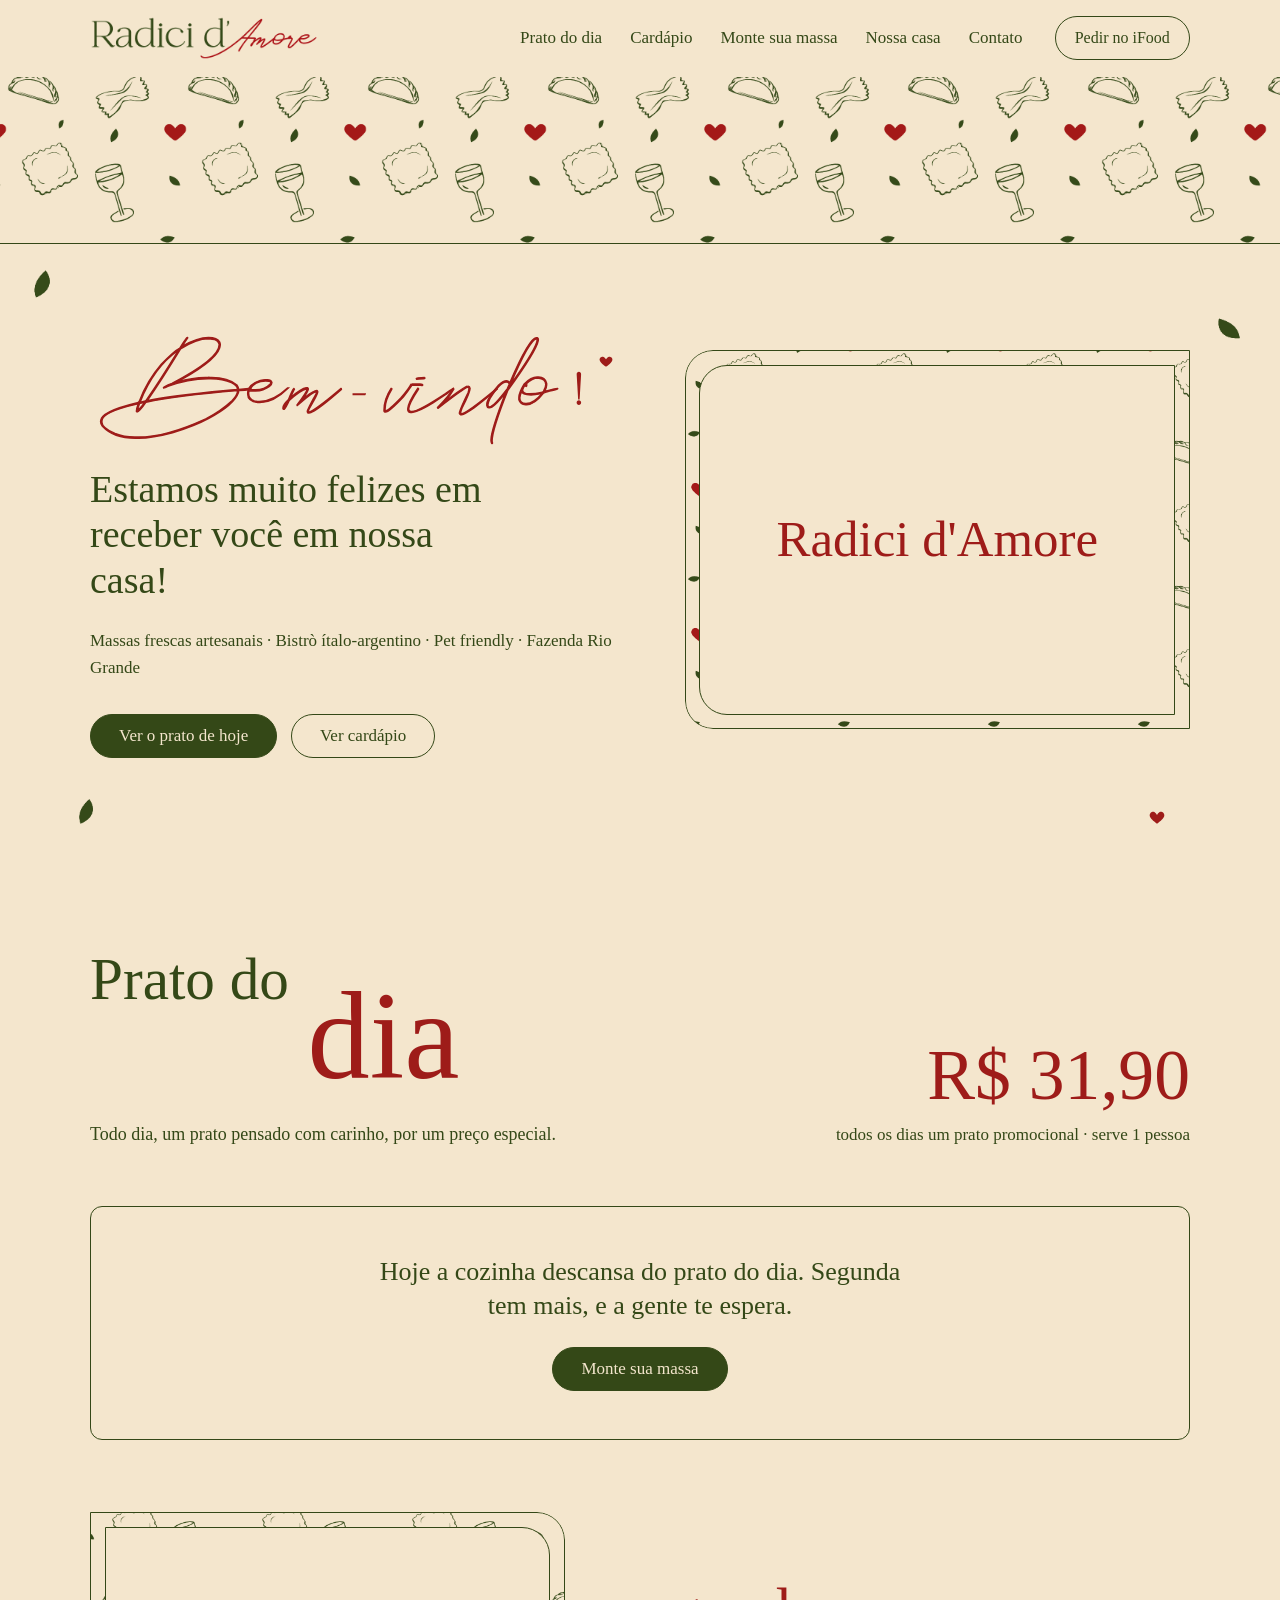
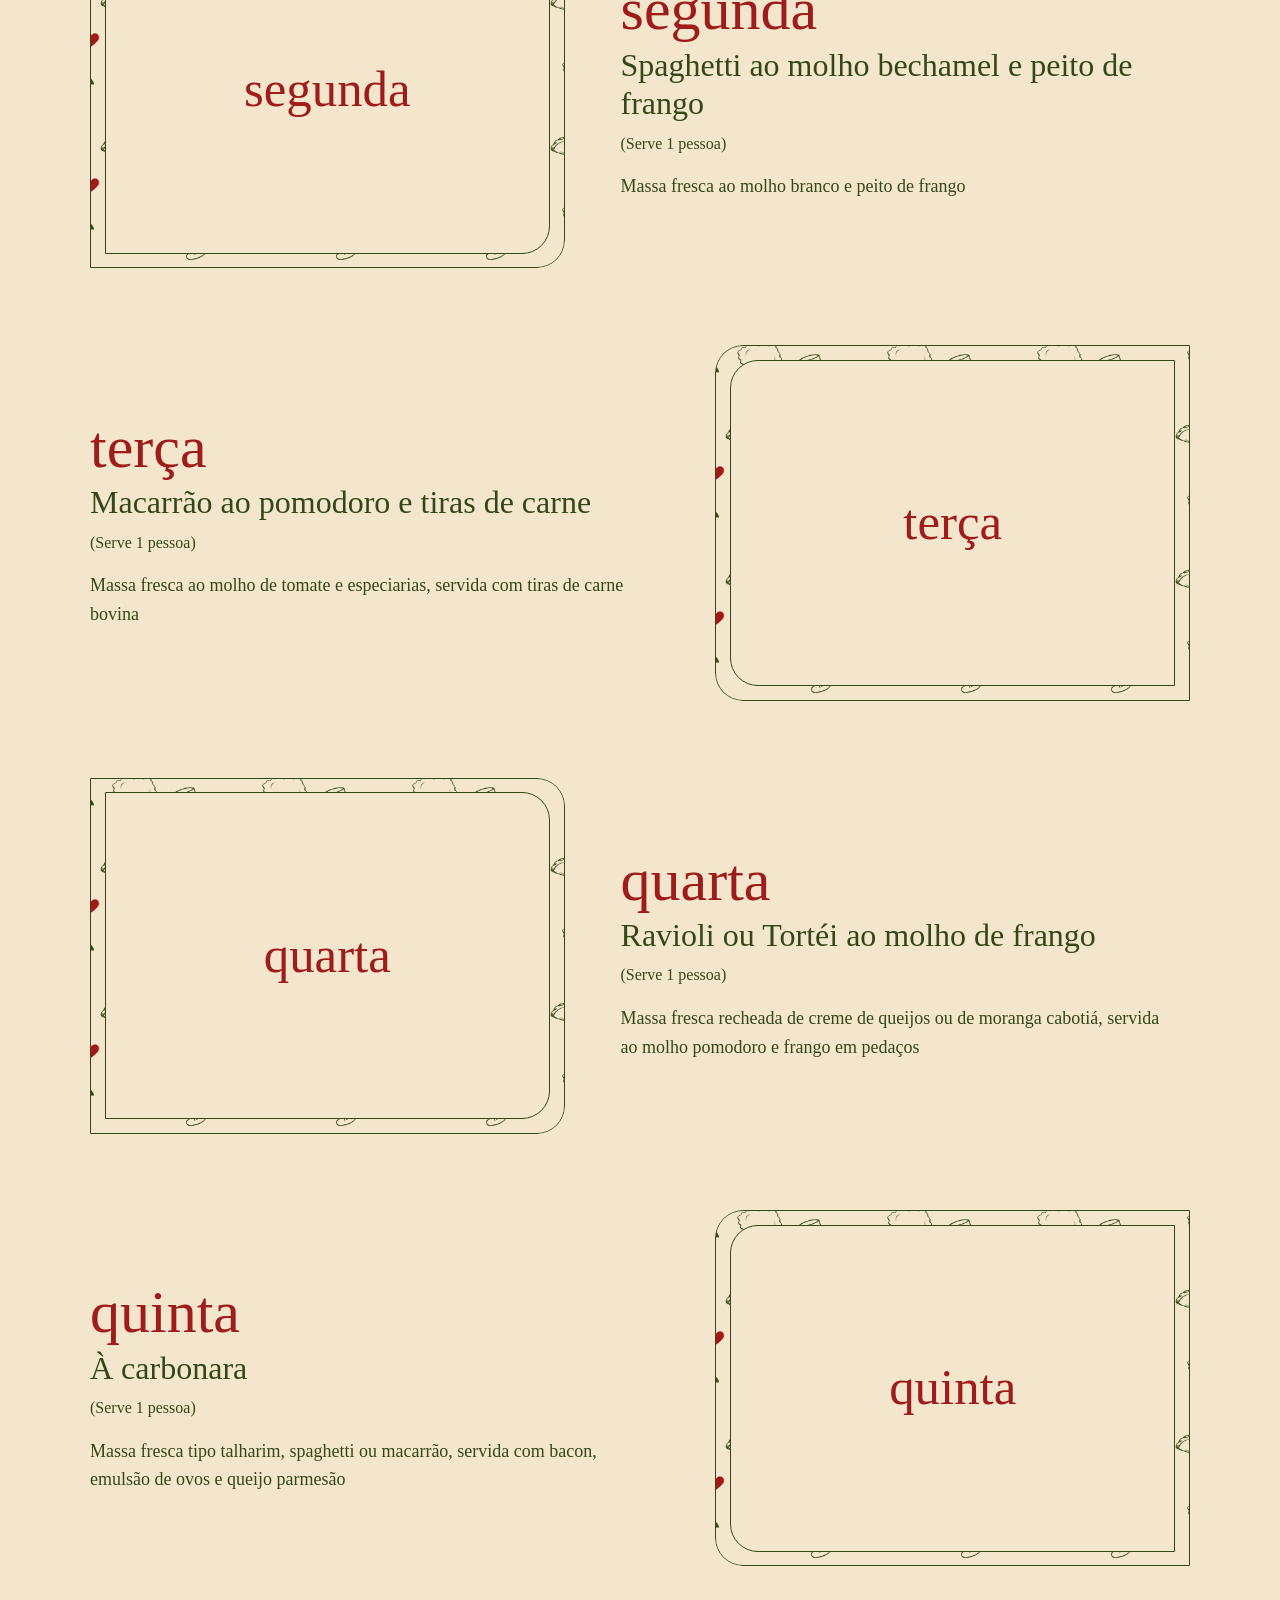
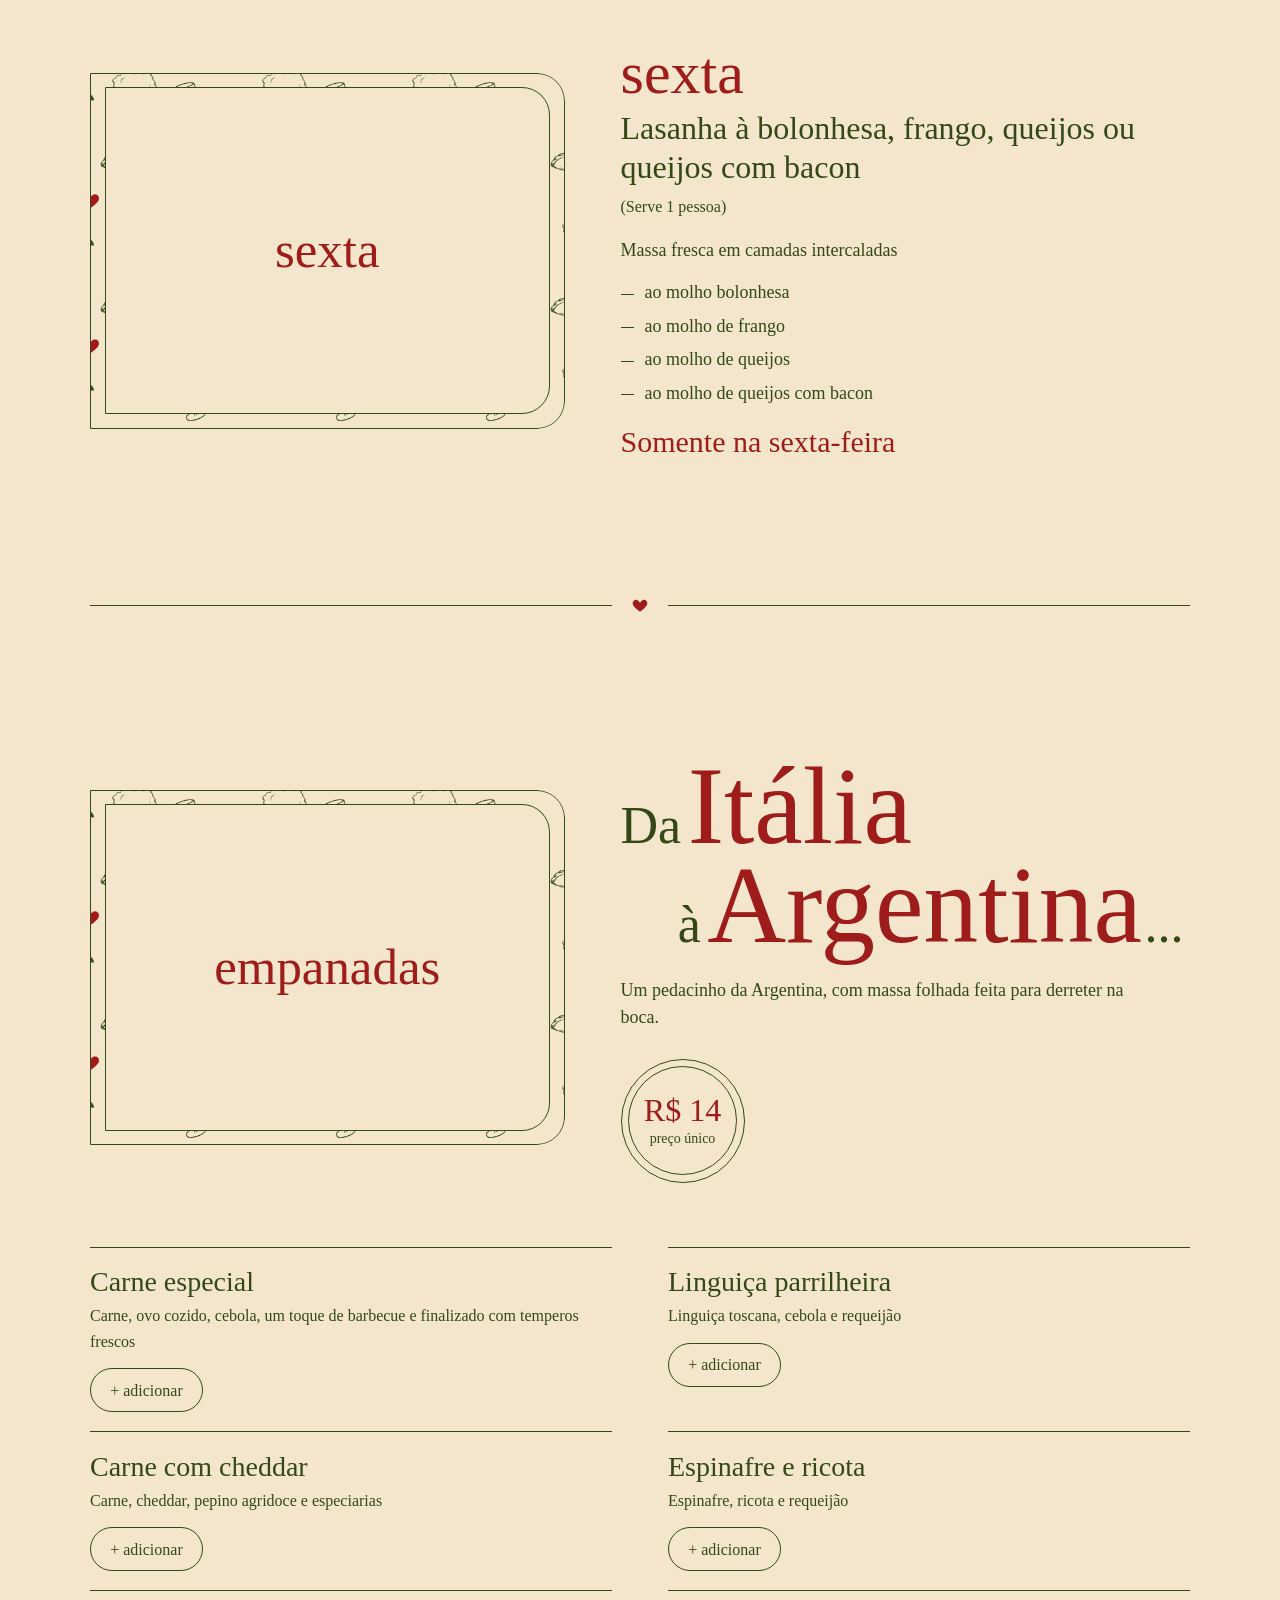
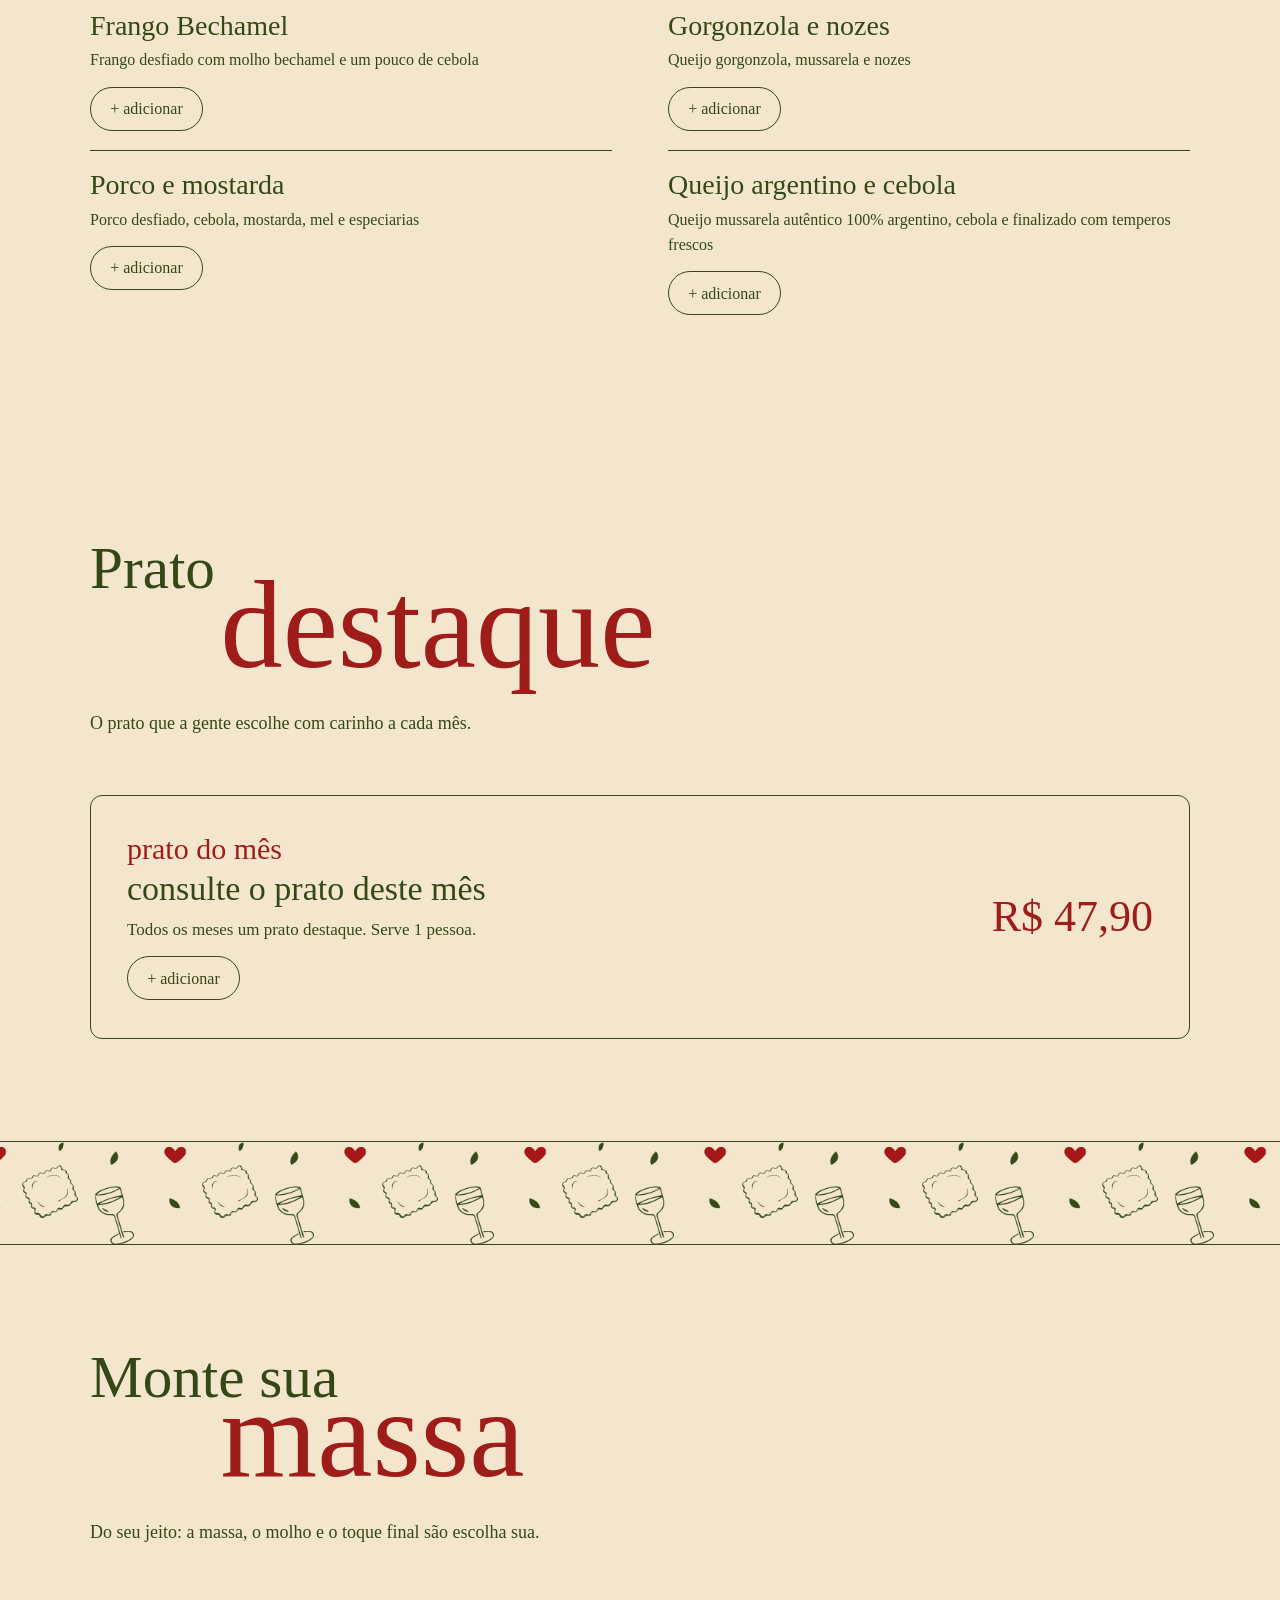
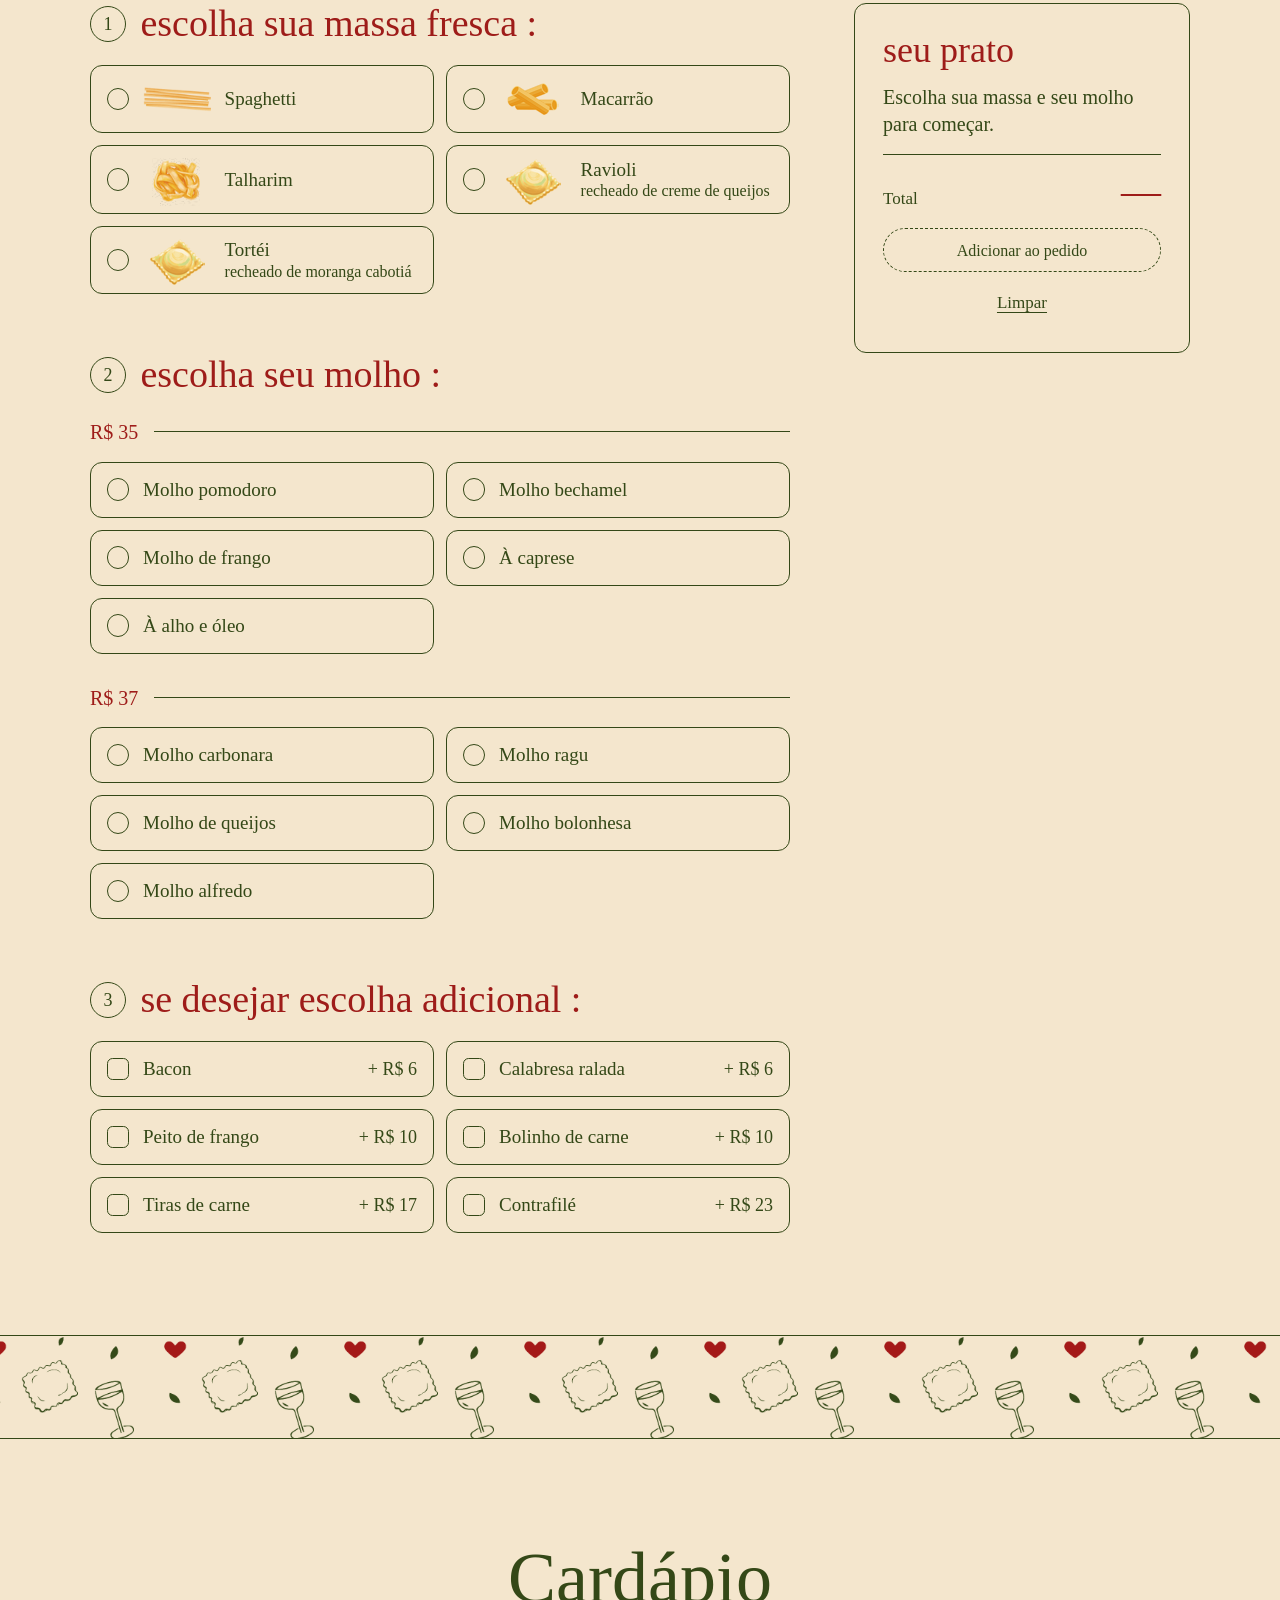
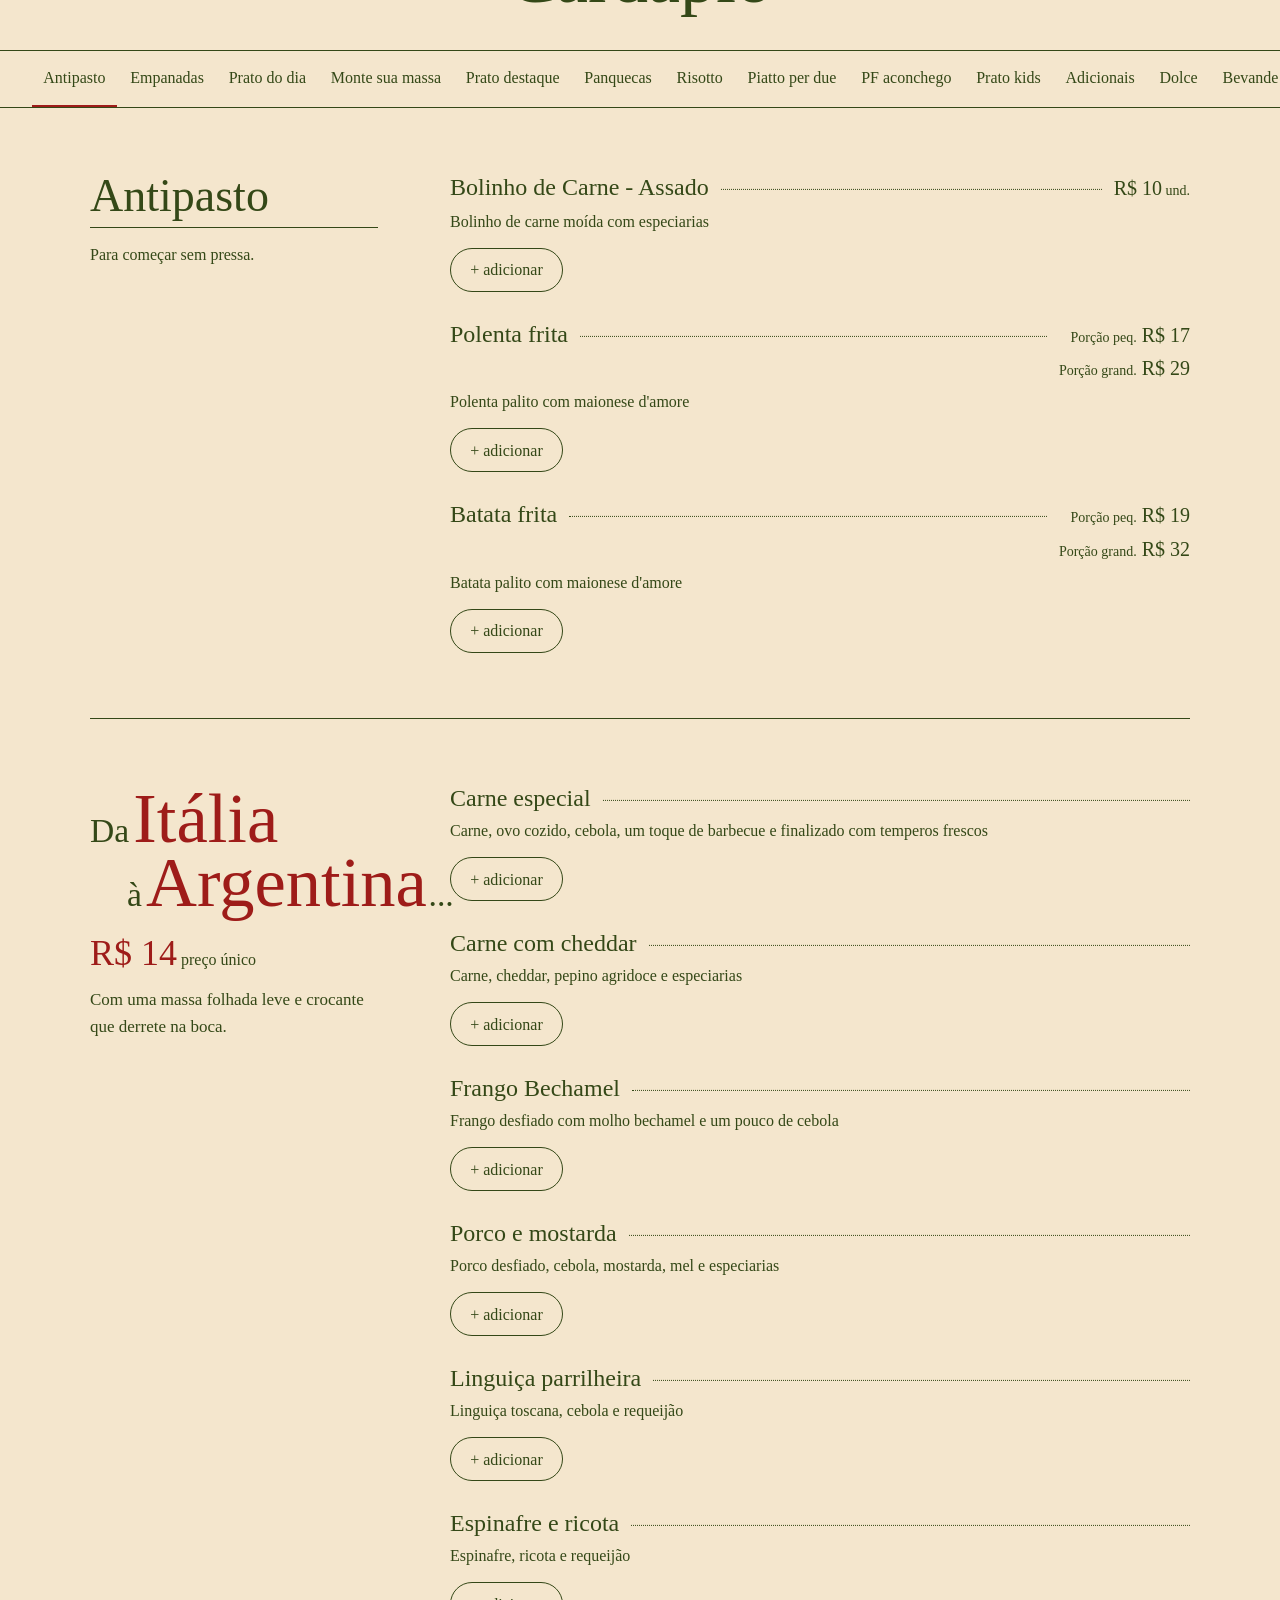
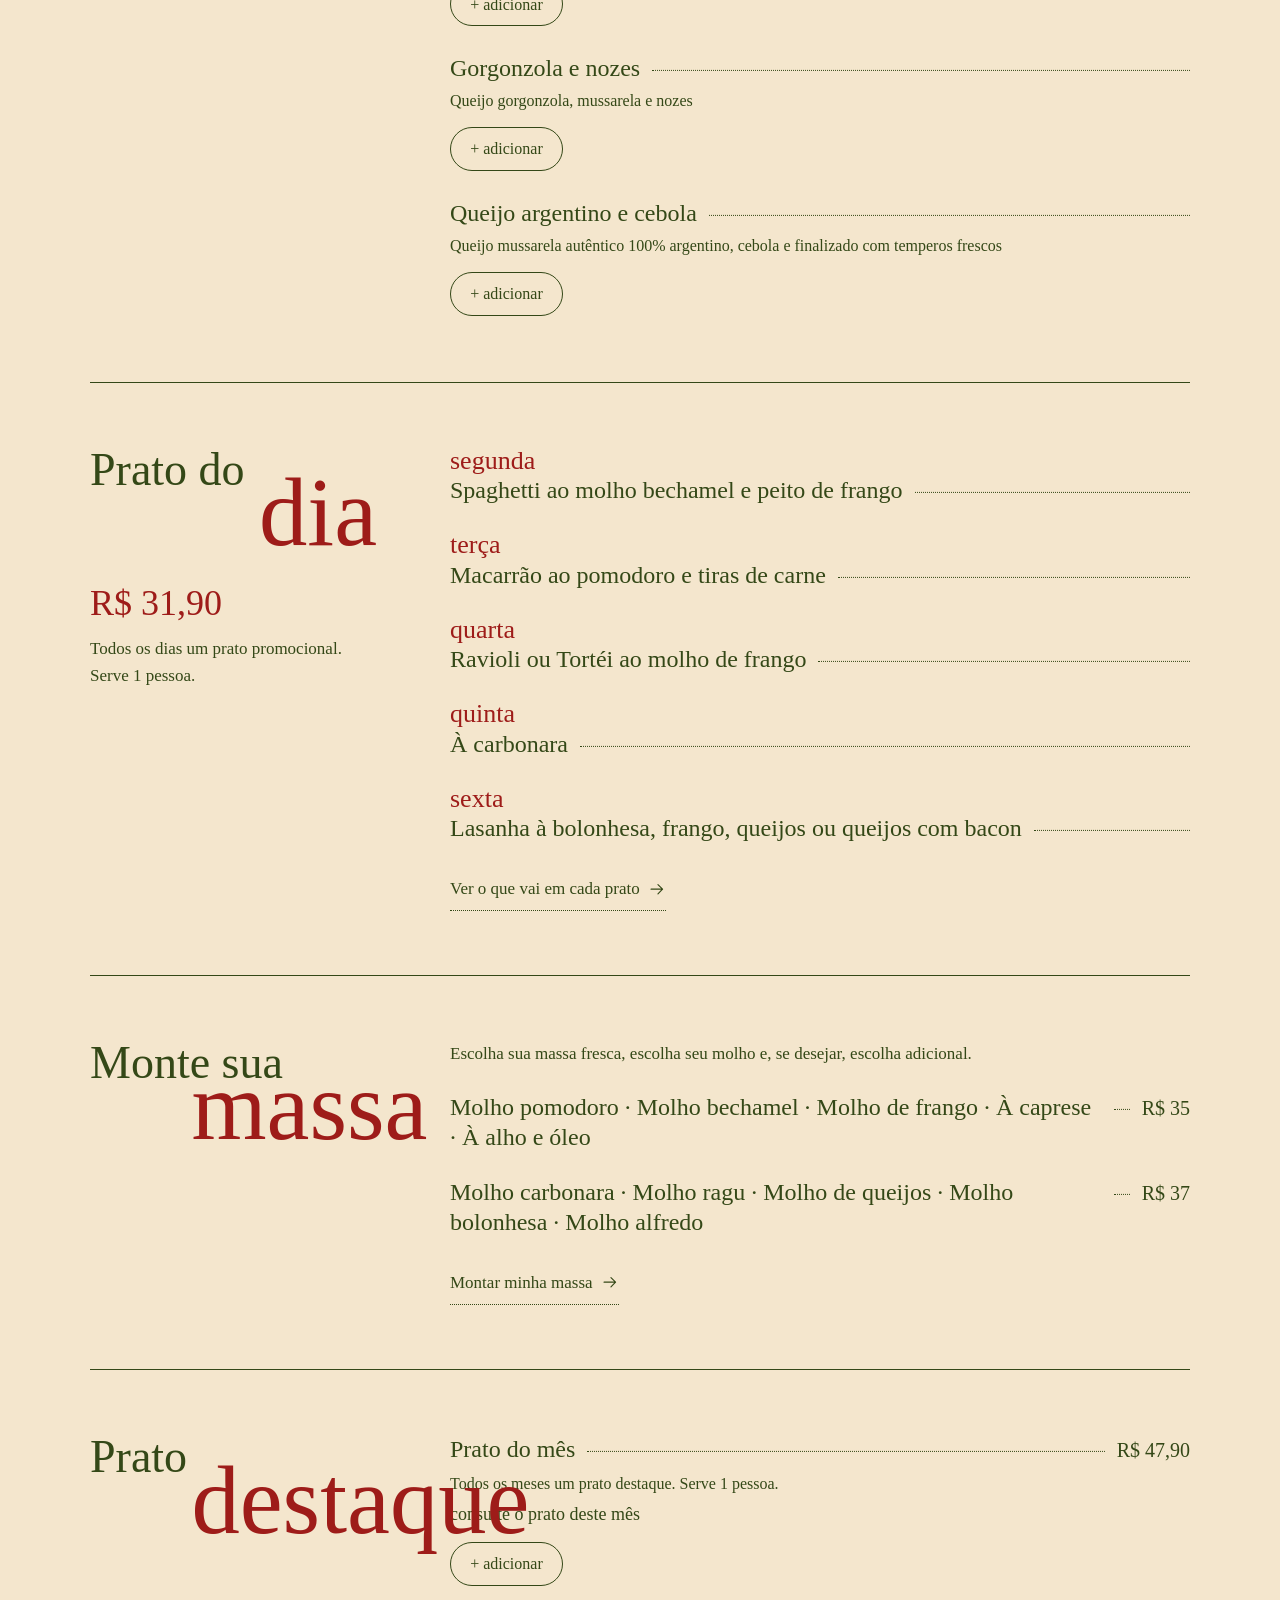
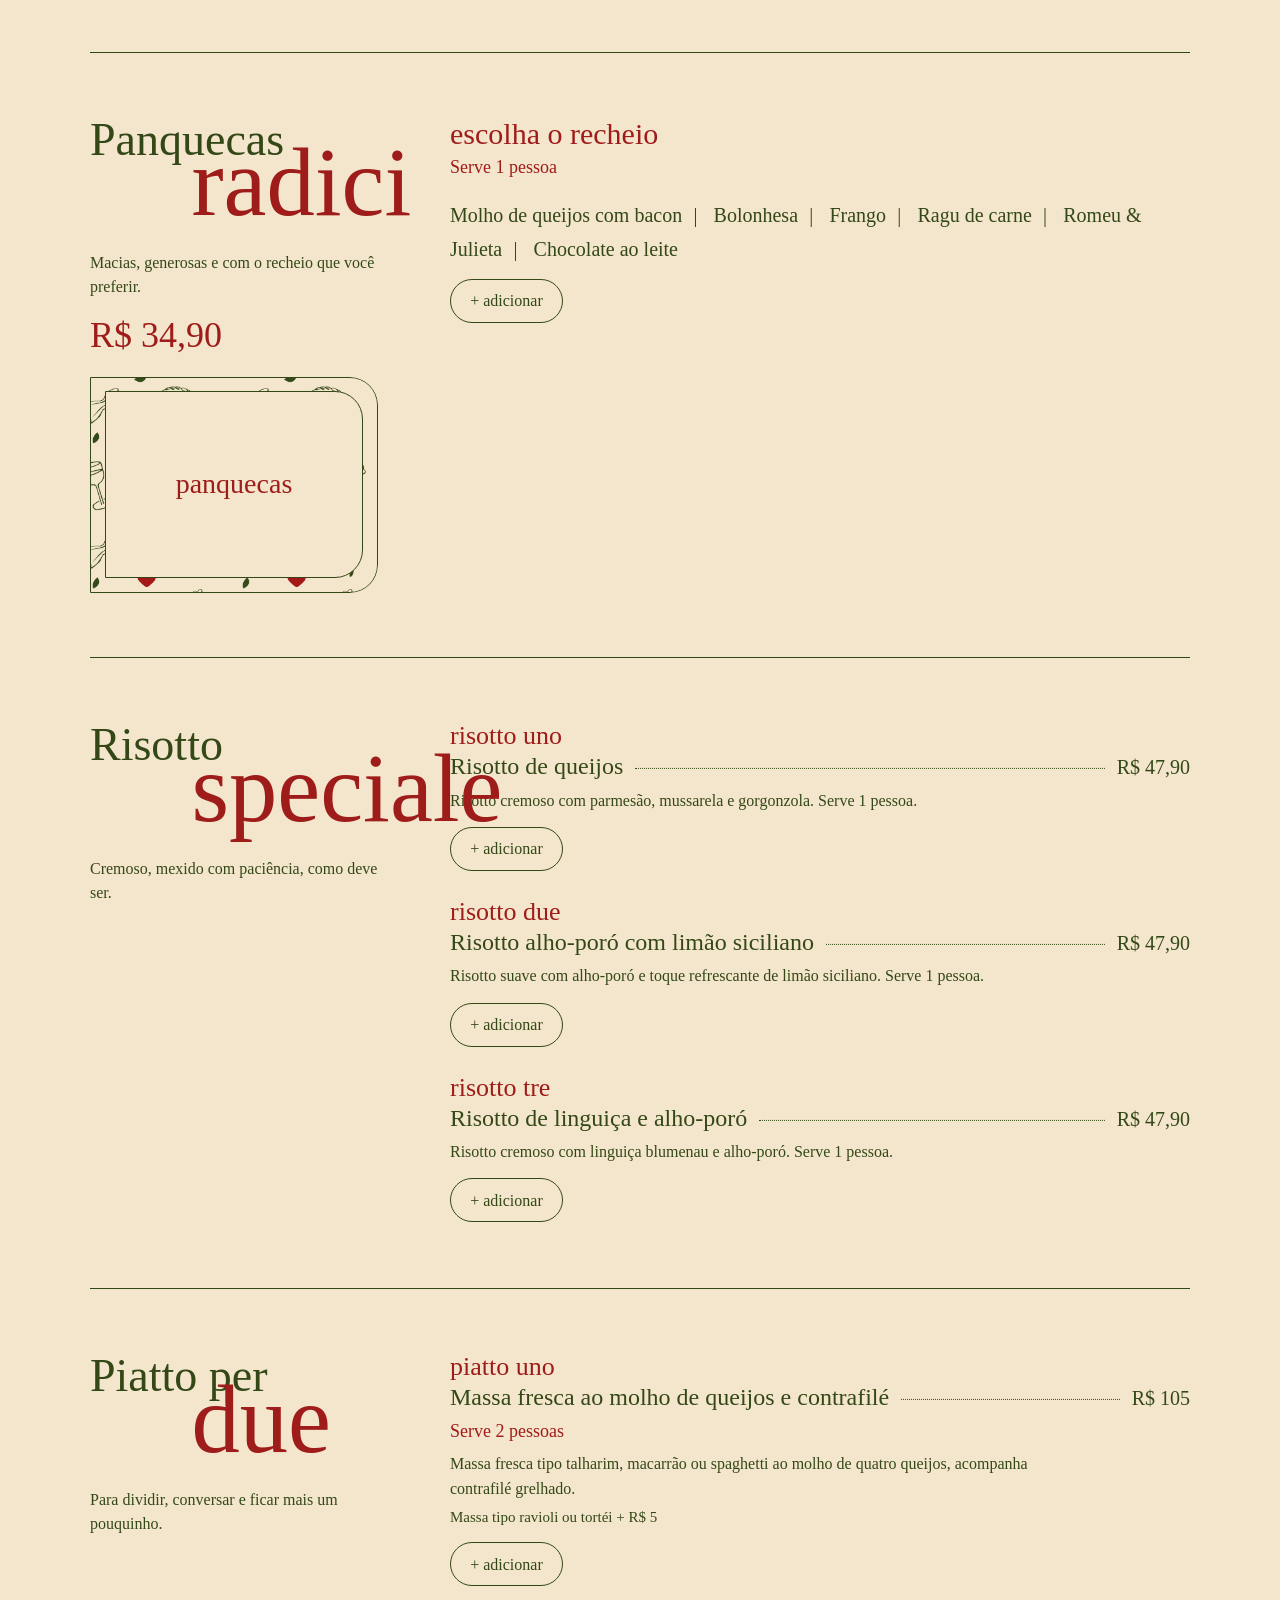
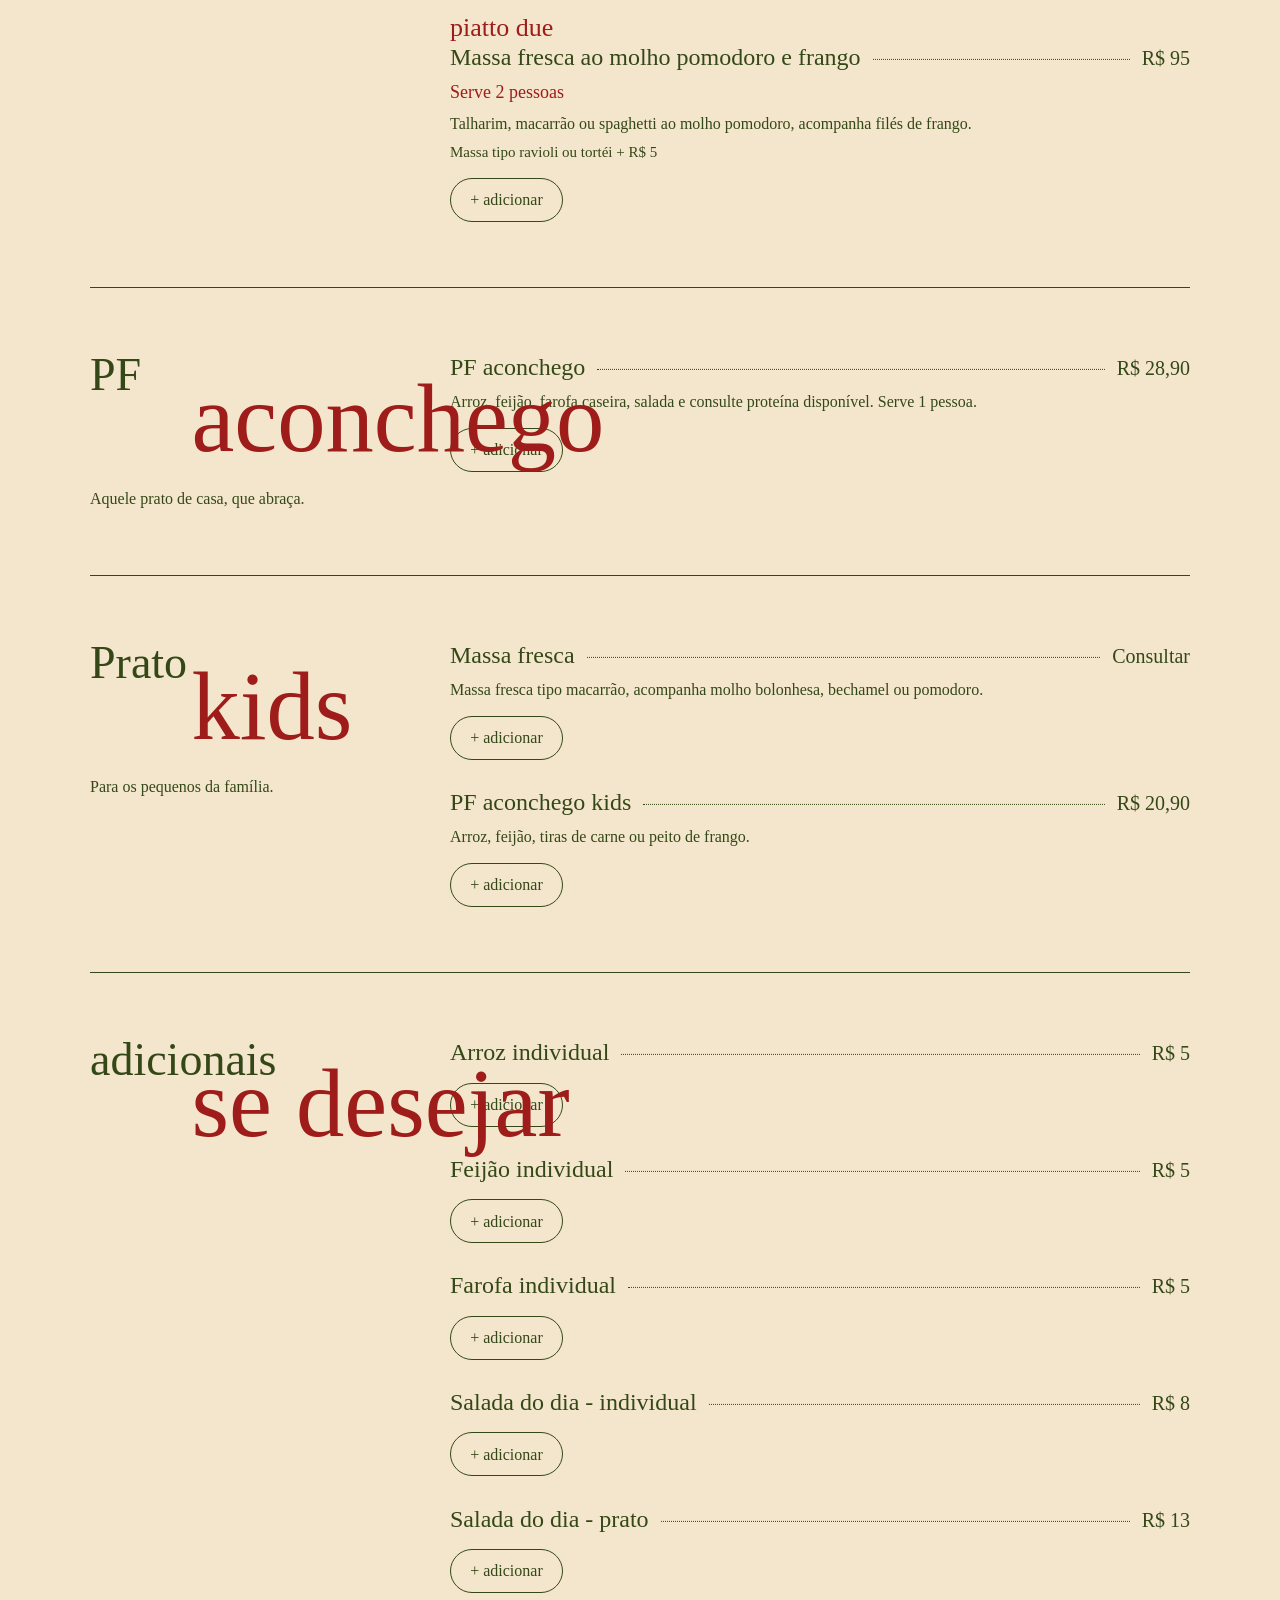
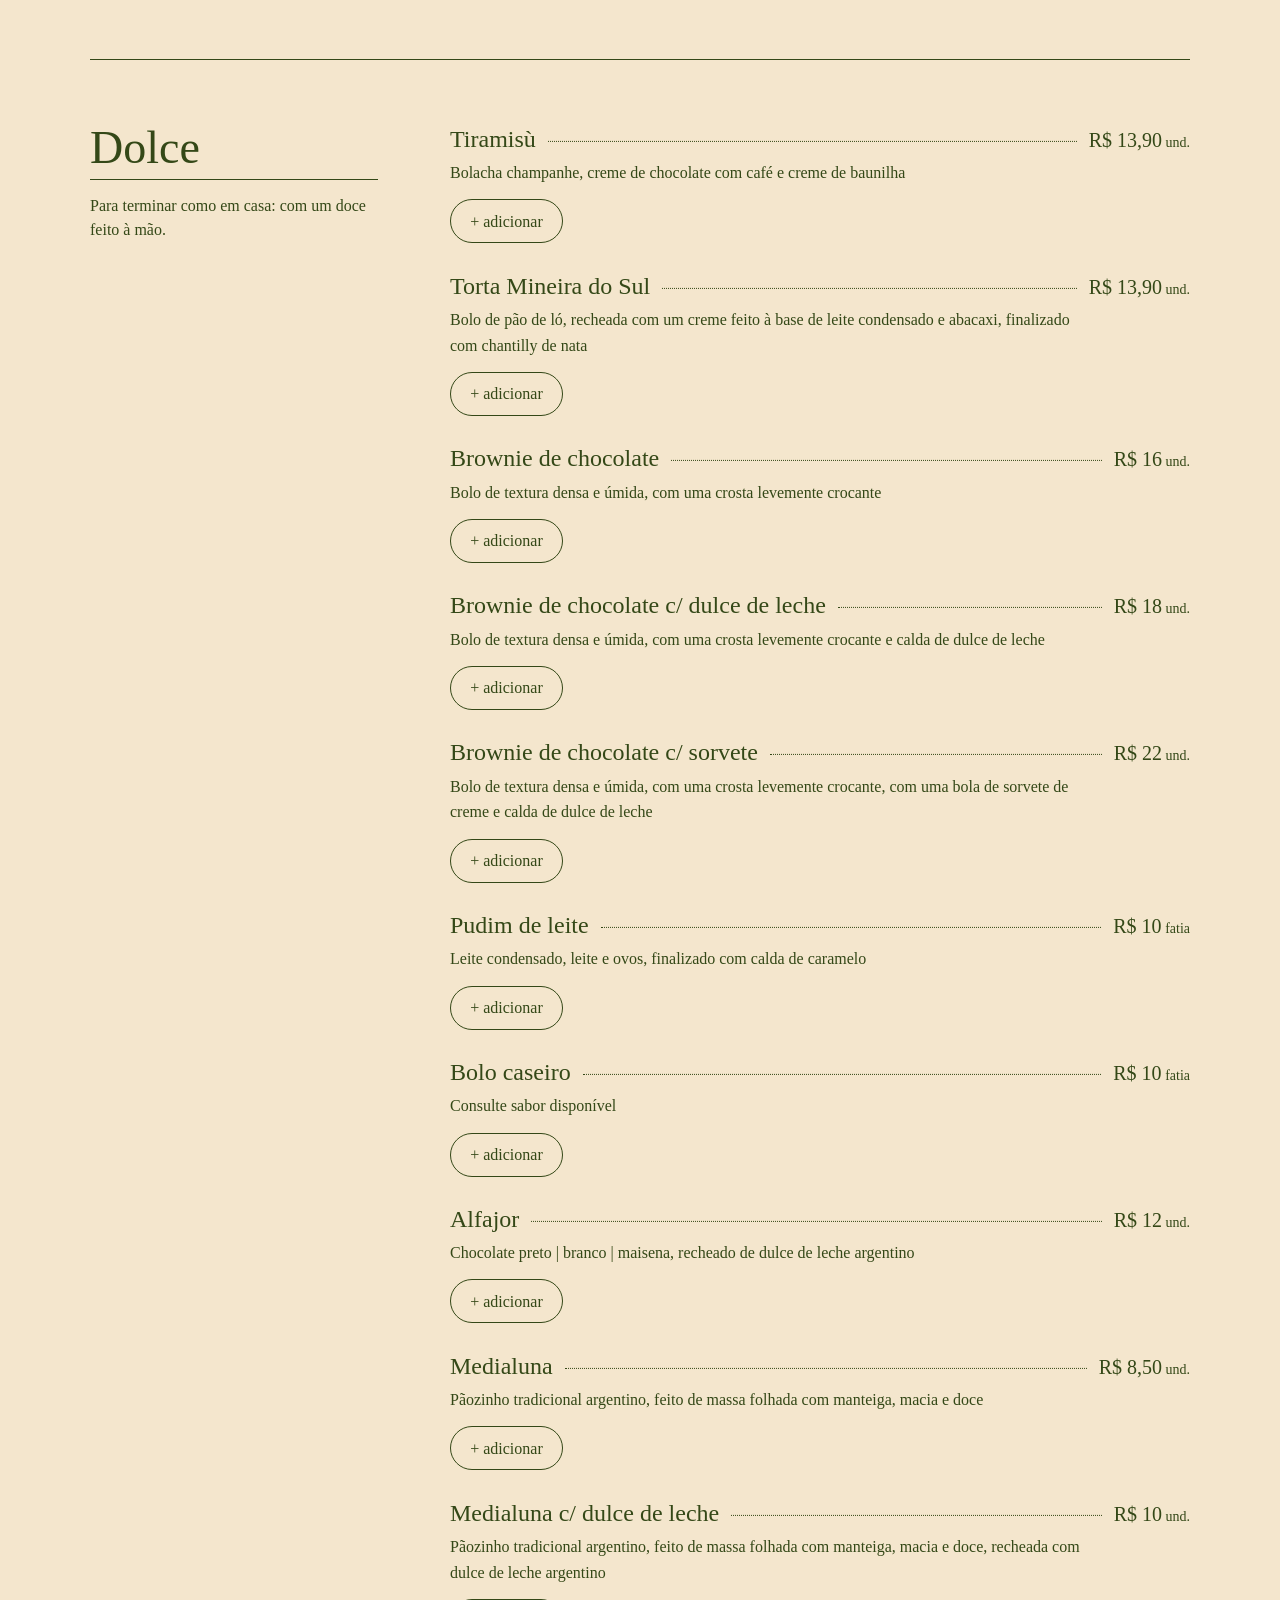
==== commit 94602008: "Adiciona pedido pelo WhatsApp ao cardápio Todo item do cardápio ganha "+ adicionar" e [ − 1 + ]; ite" ====
--- a/index.html
+++ b/index.html
@@ -224,11 +224,10 @@
       <div class="contido">
         <header class="secao__cab reveal">
           <h2 class="titulo-assinatura" id="destaque-titulo"><span class="ta-fonde">Prato</span> <span class="ta-astina">destaque</span></h2>
-          <p class="abertura">Os pratos que a gente faz com mais orgulho.</p>
+          <p class="abertura">O prato que a gente escolhe com carinho a cada mês.</p>
         </header>
 
         <article class="prato-mes reveal" id="prato-mes"></article>
-        <article class="prato-assinatura reveal" id="prato-assinatura"></article>
       </div>
     </section>
 
@@ -270,7 +269,7 @@
             <div class="resumo__rodape">
               <p class="resumo__total"><span class="resumo__total-rot">Total</span> <strong class="resumo__total-valor" id="resumo-total">—</strong></p>
               <div class="resumo__acoes">
-                <button class="btn btn--cheio btn--pequeno" type="button" id="btn-enviar" aria-disabled="true">Enviar pedido pelo WhatsApp</button>
+                <button class="btn btn--cheio btn--pequeno" type="button" id="btn-enviar" aria-disabled="true">Adicionar ao pedido</button>
                 <button class="link-btn" type="button" id="btn-limpar">Limpar</button>
               </div>
             </div>
@@ -439,16 +438,8 @@
     </p>
   </footer>
 
-  <!-- Resumo em tela cheia, usado quando a casa não recebe pedido por WhatsApp -->
-  <dialog class="dialogo" id="dialogo-atendente" aria-labelledby="dialogo-titulo">
-    <div class="dialogo__corpo">
-      <h2 class="dialogo__titulo" id="dialogo-titulo">seu pedido</h2>
-      <div id="dialogo-conteudo"></div>
-      <button class="btn btn--contorno" type="button" id="dialogo-fechar">Fechar</button>
-    </div>
-  </dialog>
-
   <script src="js/cardapio-data.js"></script>
+  <script src="js/pedido.js"></script>
   <script src="js/main.js"></script>
 </body>
 </html>
--- a/css/style.css
+++ b/css/style.css
@@ -16,6 +16,7 @@
     7. Header e navegação         17. Rodapé / contato
     8. Hero                       18. Animações
     9. Seções e faixas            19. Diálogo
+                                  21. Pedido (botões, barra, sacola)
    ========================================================================== */
 
 
@@ -562,7 +563,6 @@
    ========================================================================== */
 .prato-mes {
   display: grid; gap: 1rem 2rem; align-items: center;
-  margin-bottom: clamp(3rem, 6vw, 5rem);
   padding: clamp(1.5rem, 3vw, 2.25rem);
   border: 1.5px solid var(--verde); border-radius: var(--r-caixa);
 }
@@ -571,12 +571,6 @@
 .prato-mes__nome { margin-top: 0.25rem; font-size: clamp(1.5rem, 1.2rem + 1.3vw, 2.125rem); }
 .prato-mes__desc { margin-top: 0.5rem; }
 .preco-destaque { font-size: clamp(2rem, 1.5rem + 1.8vw, 2.75rem); line-height: 1; color: var(--vinho); }
-
-.prato-assinatura { display: grid; gap: 2rem; align-items: center; }
-@media (min-width: 48rem) { .prato-assinatura { grid-template-columns: 6fr 5fr; gap: 4rem; } }
-.prato-assinatura__nome { margin-top: 1.75rem; font-size: clamp(1.75rem, 1.2rem + 2.2vw, 2.75rem); line-height: 1.15; }
-.prato-assinatura__desc { margin-top: 1rem; max-width: 34rem; font-size: 1.1875rem; }
-.prato-assinatura .preco-destaque { margin-top: 1.5rem; }
 
 
 /* ==========================================================================
@@ -673,34 +667,6 @@
 .resumo__acoes .link-btn { align-self: center; }
 .resumo__aviso { font-size: 1rem; color: var(--vinho); }
 .resumo__rodape { display: block; }
-
-/* Resumo: barra inferior no mobile/tablet, só enquanto os passos estão na tela */
-@media (max-width: 63.99rem) {
-  .secao--monte { padding-bottom: 9rem; }
-  .monte-resumo {
-    position: fixed; left: 0; right: 0; bottom: 0; z-index: 60;
-    display: grid; grid-template-columns: auto minmax(0, 1fr) auto;
-    grid-template-areas: "combo combo limpar" "total enviar enviar";
-    align-items: center; gap: 0.25rem 1rem;
-    padding: 0.65rem var(--gutter) calc(0.65rem + env(safe-area-inset-bottom, 0px));
-    border: 0; border-top: 1px solid var(--verde); border-radius: 0;
-    transform: translateY(105%); visibility: hidden;
-    transition: transform 0.35s var(--ease), visibility 0s linear 0.35s;
-  }
-  .monte-resumo.is-visivel { transform: none; visibility: visible; transition-delay: 0s; }
-  .resumo__titulo, .resumo__linhas { display: none; }
-  .resumo__corpo { grid-area: combo; min-width: 0; }
-  .resumo__combo {
-    font-size: 1rem; line-height: 1.3;
-    display: -webkit-box; -webkit-line-clamp: 2; -webkit-box-orient: vertical; overflow: hidden;
-  }
-  .resumo__rodape, .resumo__acoes { display: contents; }
-  .resumo__total { grid-area: total; padding: 0; border: 0; flex-direction: column; align-items: flex-start; gap: 0; }
-  .resumo__total-rot { font-size: 0.8125rem; line-height: 1; }
-  .resumo__total-valor { font-size: 1.75rem; }
-  #btn-enviar { grid-area: enviar; padding-inline: 1rem; line-height: 1.15; }
-  #btn-limpar { grid-area: limpar; min-height: 2rem; justify-self: end; font-size: 0.9375rem; }
-  .resumo__aviso { grid-column: 1 / -1; font-size: 0.9375rem; }
 }
 
 
@@ -931,7 +897,7 @@
 .dialogo__total strong { font-size: 3rem; color: var(--vinho); }
 
 /* Filhos de grid nunca forçam a largura da página (título/cursiva longos quebram em vez de vazar) */
-.hero__grade > *, .empanadas__topo > *, .prato-assinatura > *, .casa__topo > *, .pet > *, .pdg-dia > *, .pdg-hoje > *, .cat__grade > *, .monte > * { min-width: 0; }
+.hero__grade > *, .empanadas__topo > *, .casa__topo > *, .pet > *, .pdg-dia > *, .pdg-hoje > *, .cat__grade > *, .monte > * { min-width: 0; }
 
 
 /* ==========================================================================
@@ -1100,3 +1066,131 @@
 @media (prefers-reduced-motion: reduce) {
   .flutua { animation: none; }
 }
+
+
+/* ==========================================================================
+   21. PEDIDO — botões de pedir, janela de opções, barra do pedido e sacola
+   Só ACRESCENTA ao que já existia (js/pedido.js). Reaproveita .btn, .opcao,
+   .link-btn e .titulo-assinatura. Só creme, verde e vinho; sem sombras.
+   ========================================================================== */
+@keyframes pulinho { 0% { transform: scale(1); } 50% { transform: scale(1.04); } 100% { transform: scale(1); } }
+@keyframes painel-sobe { from { transform: translateY(100%); } to { transform: none; } }
+@keyframes painel-entra { from { transform: translateX(100%); } to { transform: none; } }
+
+/* --- 21.1 "+ adicionar" e [ − 1 + ] em cada item --- */
+.pedir { display: flex; align-items: center; min-height: calc(2.75rem + 3px); margin-top: 0.75rem; }
+.pedir:empty { display: none; }       /* sábado e domingo: o prato do dia fica sem botão */
+
+.stepper { display: inline-flex; align-items: center; border: 1.5px solid var(--verde); border-radius: 999px; }
+.stepper__btn { display: grid; place-items: center; width: 2.75rem; height: 2.75rem; border-radius: 999px; }
+.stepper__btn .icone { width: 1.1rem; height: 1.1rem; stroke-width: 2; }
+.stepper__qtd { min-width: 2rem; text-align: center; font-size: 1.125rem; line-height: 1; }
+@media (hover: hover) { .stepper__btn:hover { background: var(--verde); color: var(--creme); } }
+
+/* --- 21.2 Barra do pedido (fixa no rodapé enquanto houver itens) --- */
+.barra-pedido {
+  position: fixed; left: 0; right: 0; bottom: 0; z-index: 70;
+  background: var(--creme); border-top: 1px solid var(--verde);
+  padding-block: 0.6rem calc(0.6rem + env(safe-area-inset-bottom, 0px));
+}
+.barra-pedido__in { display: flex; align-items: center; justify-content: space-between; gap: 1rem; }
+.barra-pedido__texto { min-width: 0; font-size: 1.0625rem; line-height: 1.3; }
+.barra-pedido__valor { color: var(--vinho); white-space: nowrap; }
+.barra-pedido .btn { flex: none; }
+.barra-pedido.pulinho { animation: pulinho 0.25s ease-out; }
+/* a barra não cobre conteúdo: espaço no fim da página enquanto ela estiver visível */
+body.tem-pedido { padding-bottom: calc(4.5rem + env(safe-area-inset-bottom, 0px)); }
+body.painel-aberto { overflow: hidden; }
+
+.aviso-pedido {
+  position: fixed; left: 50%; bottom: calc(5.1rem + env(safe-area-inset-bottom, 0px)); z-index: 75;
+  transform: translateX(-50%);
+  max-width: min(92vw, 28rem); padding: 0.55rem 1.25rem;
+  background: var(--creme); border: 1.5px solid var(--verde); border-radius: 999px;
+  font-size: 1rem; line-height: 1.3; text-align: center;
+  visibility: hidden; opacity: 0; pointer-events: none;
+  transition: opacity 0.2s var(--ease), visibility 0s linear 0.2s;
+}
+.aviso-pedido.is-visivel { visibility: visible; opacity: 1; transition-delay: 0s; }
+
+/* --- 21.3 Painéis (janela de opções e sacola): sobem de baixo no celular; modal / lateral no desktop --- */
+.painel {
+  width: 100%; height: 100%; max-width: none; max-height: none;
+  margin: 0; padding: 0; border: 0; background: transparent; color: var(--verde);
+}
+.painel[open] { display: flex; align-items: flex-end; justify-content: center; }
+.painel::backdrop { background: transparent; }
+.painel__caixa {
+  position: relative; display: flex; flex-direction: column;
+  width: 100%; max-height: 90vh; max-height: 90dvh;
+  margin: 0; background: var(--creme); color: var(--verde);
+  border: 1.5px solid var(--verde); border-bottom: 0;
+  border-radius: var(--r-foto) var(--r-foto) 0 0; overflow: hidden;
+}
+.painel[open] .painel__caixa { animation: painel-sobe 0.28s var(--ease); }
+.painel__alca { display: grid; place-items: center; flex: none; width: 100%; height: 2.75rem; margin-bottom: -0.9rem; cursor: grab; touch-action: none; }  /* 44px de toque; a barrinha continua pequena */
+.painel__alca span { width: 3rem; height: 0.3rem; border-radius: 999px; background: var(--verde); }
+.painel__cab { display: flex; align-items: flex-start; justify-content: space-between; gap: 1rem; flex: none; padding: 0.4rem var(--gutter) 0.75rem; }
+.painel--opcoes .painel__cab { padding-top: 1.1rem; }
+.painel__titulo { font-size: 1.625rem; line-height: 1.2; }
+.painel__titulo:focus { outline: none; }
+.painel__titulo-assinatura { --ta-tam: 1.5rem; min-width: 0; }
+.painel__cab > :first-child { min-width: 0; }
+.painel__fechar { display: grid; place-items: center; flex: none; width: 2.75rem; height: 2.75rem; margin-right: -0.5rem; }
+.painel__corpo { flex: 1 1 auto; min-height: 0; overflow-y: auto; overscroll-behavior: contain; padding: 0.25rem var(--gutter) 1.5rem; }
+.painel__rodape {
+  flex: none; padding: 0.85rem var(--gutter) calc(0.85rem + env(safe-area-inset-bottom, 0px));
+  background: var(--creme); border-top: 1px solid var(--verde);
+}
+.btn--bloco { width: 100%; }
+
+@media (min-width: 48rem) {
+  .painel[open] { align-items: center; }
+  .painel__caixa { width: min(34rem, 92vw); border: 1.5px solid var(--verde); border-radius: var(--r-caixa); }
+  .painel--sacola[open] { align-items: stretch; justify-content: flex-end; }
+  .painel--sacola .painel__caixa { width: min(30rem, 100vw); max-height: none; height: 100%; border-width: 0 0 0 1.5px; border-radius: 0; }
+  .painel--sacola[open] .painel__caixa { animation-name: painel-entra; }
+  .painel__alca { display: none; }
+  .painel--sacola .painel__cab { padding-top: 1.25rem; }
+}
+
+/* --- 21.4 Campos e grupos de opções --- */
+.grupo { min-width: 0; margin: 0 0 1.5rem; padding: 0; border: 0; }
+.grupo__legenda { display: block; padding: 0; margin-bottom: 0.7rem; font-family: var(--f-cursiva); color: var(--vinho); font-size: 1.625rem; line-height: 1.1; }
+.grupo__nota { margin-left: 0.6rem; font-family: var(--f-serif); color: var(--verde); font-size: 0.9375rem; }
+.grupo__dica { margin-top: 0.5rem; font-size: 0.9375rem; line-height: 1.35; }
+.erro { margin-top: 0.5rem; color: var(--vinho); font-size: 1rem; line-height: 1.3; }
+.campo {
+  display: block; width: 100%; min-height: 2.75rem; padding: 0.55rem 0.9rem;
+  background: transparent; color: var(--verde);
+  border: 1.5px solid var(--verde); border-radius: var(--r-caixa);
+  font: inherit; font-size: 1.0625rem; line-height: 1.4;
+}
+textarea.campo { min-height: 4.5rem; resize: vertical; }
+.campo[aria-invalid="true"] { border-color: var(--vinho); }
+.painel .opcoes { grid-template-columns: 1fr; }
+.opcoes--uma { grid-template-columns: 1fr; }
+.sacola__campos .opcao__texto { display: flex; flex-wrap: wrap; align-items: center; gap: 0.4rem 0.7rem; }
+.campo--mesa { width: 4.5rem; min-height: 2.75rem; padding-block: 0.3rem; text-align: center; }
+
+/* --- 21.5 Sacola --- */
+.sacola__retiradas { margin-bottom: 1rem; color: var(--vinho); font-size: 1rem; }
+.sacola__vazio { padding: 2rem 0; text-align: center; }
+.sacola__vazio p { margin-bottom: 1.25rem; font-size: 1.25rem; }
+.sacola__grupo { margin-bottom: 1.5rem; }
+.sacola__grupo-titulo { margin-bottom: 0.9rem; padding-bottom: 0.3rem; border-bottom: 1px solid var(--verde); font-family: var(--f-cursiva); color: var(--vinho); font-size: 1.5rem; line-height: 1.1; }
+.sacola__itens { display: grid; gap: 1.25rem; }
+.linha__topo { display: flex; align-items: baseline; justify-content: space-between; gap: 1rem; }
+.linha__nome { min-width: 0; font-size: 1.1875rem; line-height: 1.25; }
+.linha__valor { flex: none; font-size: 1.125rem; white-space: nowrap; }
+.linha__info { margin-top: 0.2rem; font-size: 0.9375rem; line-height: 1.35; }
+.linha__acoes { display: flex; align-items: center; justify-content: space-between; gap: 1rem; margin-top: 0.55rem; }
+.sacola__campos { padding-top: 0.5rem; }
+.sacola__enviado { display: flex; align-items: center; justify-content: space-between; gap: 1rem; margin-bottom: 0.9rem; padding: 0.5rem 1rem; border: 1px dashed var(--verde); border-radius: var(--r-caixa); font-size: 1.125rem; }
+.sacola__total { display: flex; align-items: baseline; justify-content: space-between; gap: 1rem; font-size: 1.25rem; }
+.sacola__total-valor { display: flex; flex-direction: column; align-items: flex-end; font-size: 1.875rem; line-height: 1.1; color: var(--vinho); font-weight: 400; text-align: right; }
+.sacola__total-conf { font-size: 0.9375rem; line-height: 1.2; color: var(--verde); }
+.sacola__aviso { margin: 0.35rem 0 0.9rem; font-size: 0.9375rem; line-height: 1.35; }
+.sacola__limpar { display: flex; justify-content: center; margin-top: 0.25rem; }
+.sacola__confirma { display: flex; flex-wrap: wrap; align-items: center; justify-content: center; gap: 0.5rem 0.75rem; }
+.sacola__confirma p { flex-basis: 100%; text-align: center; }
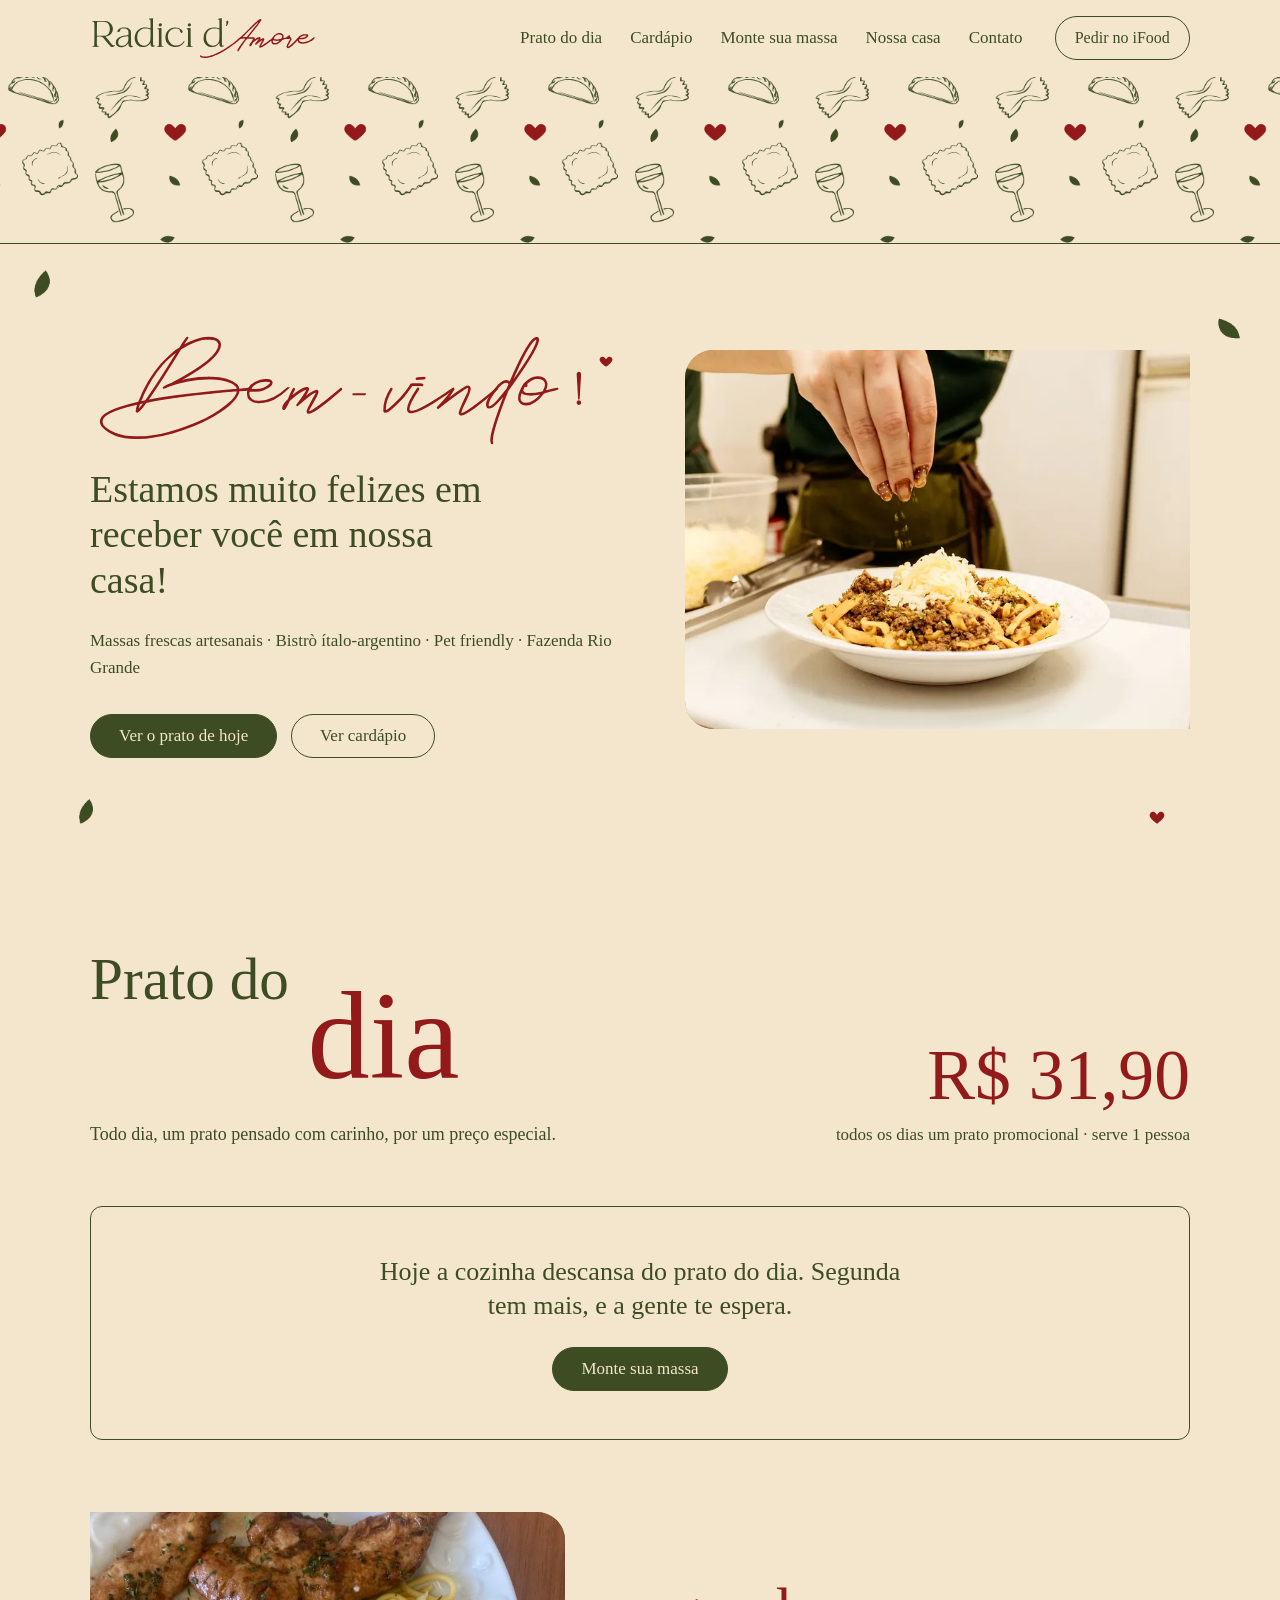
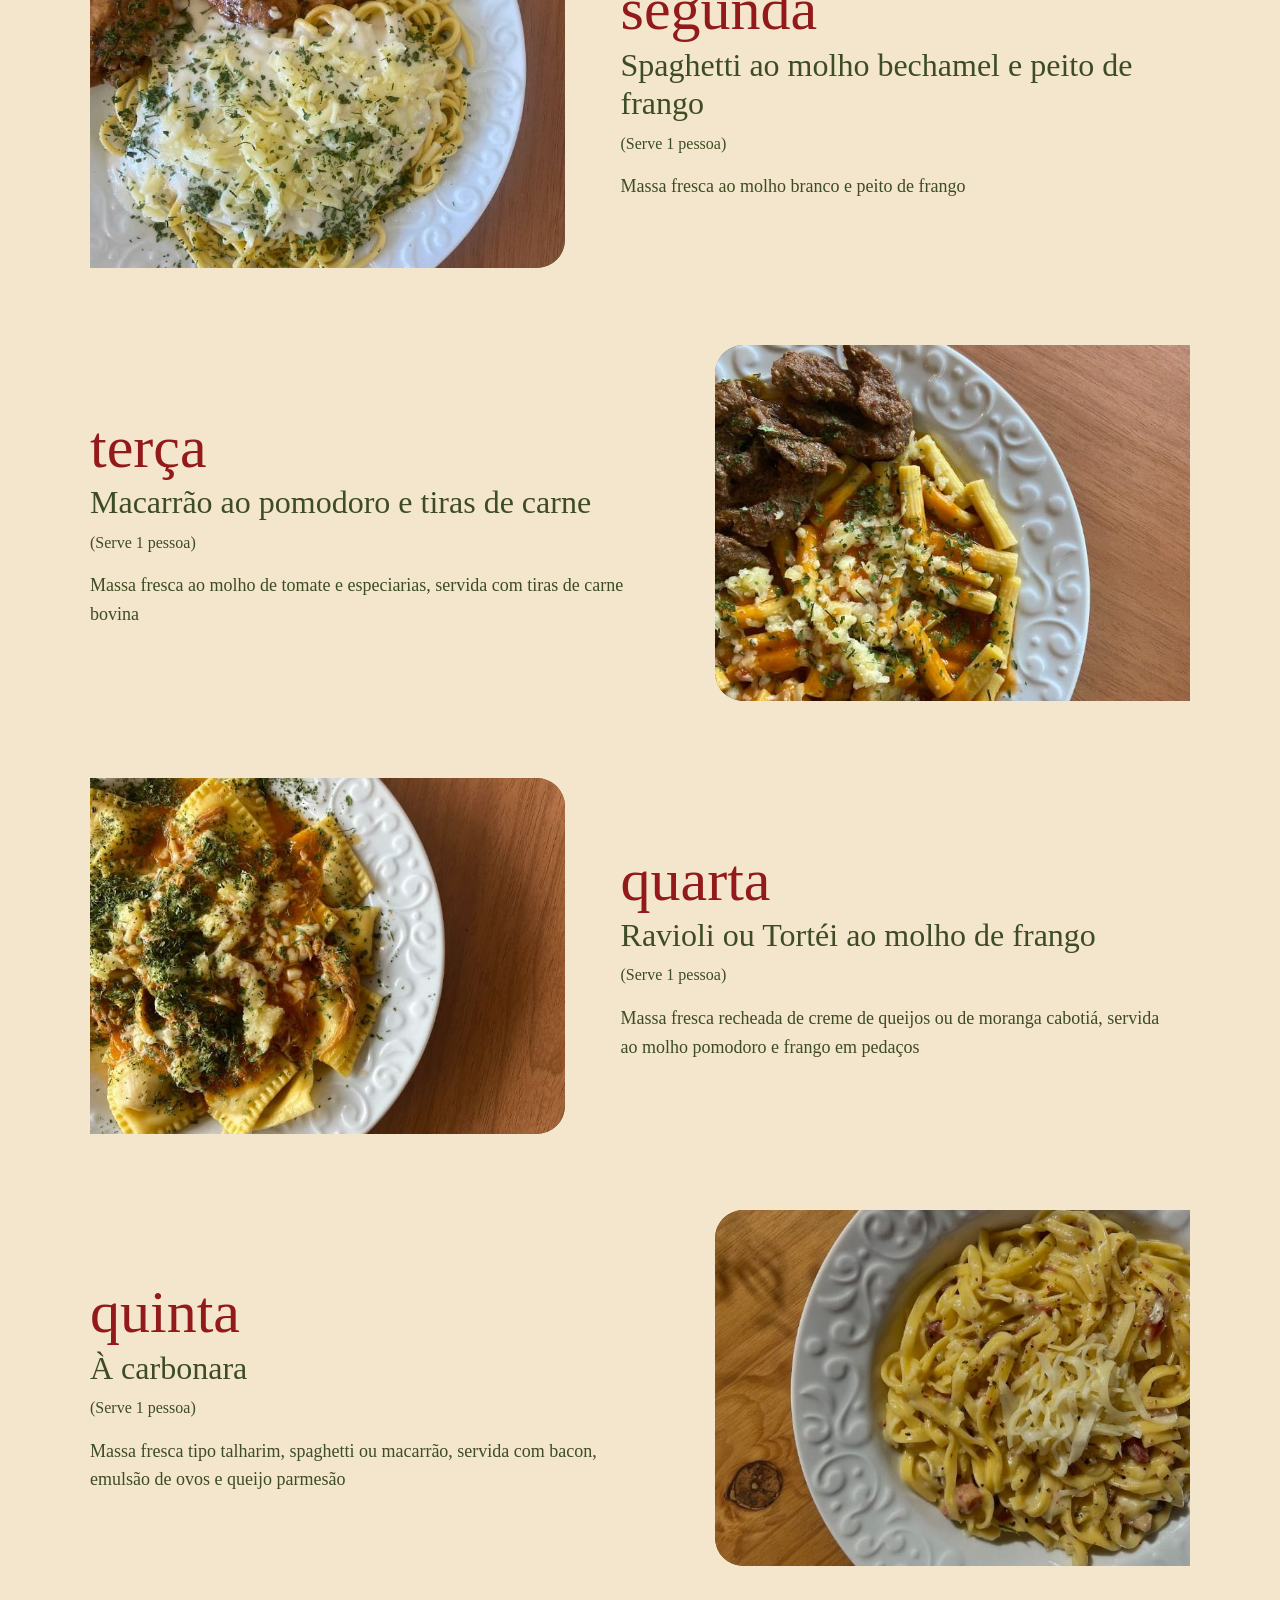
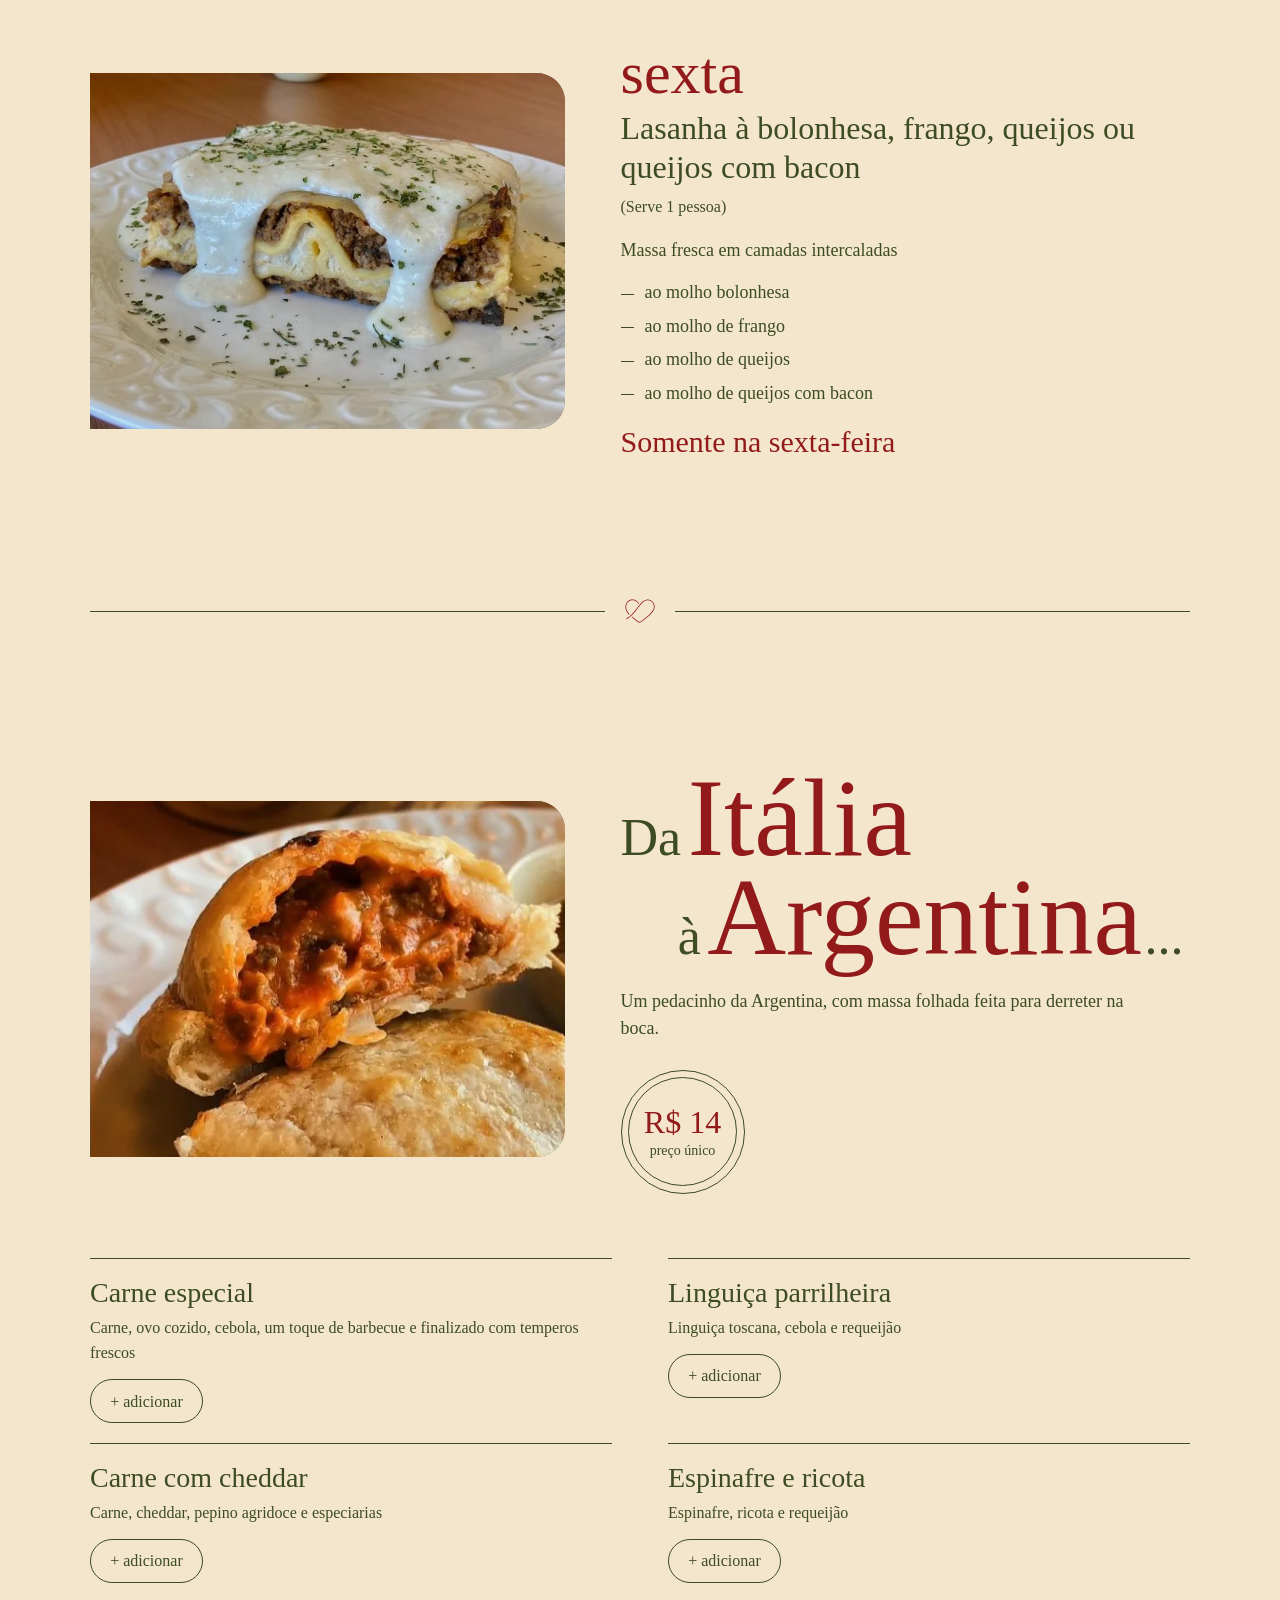
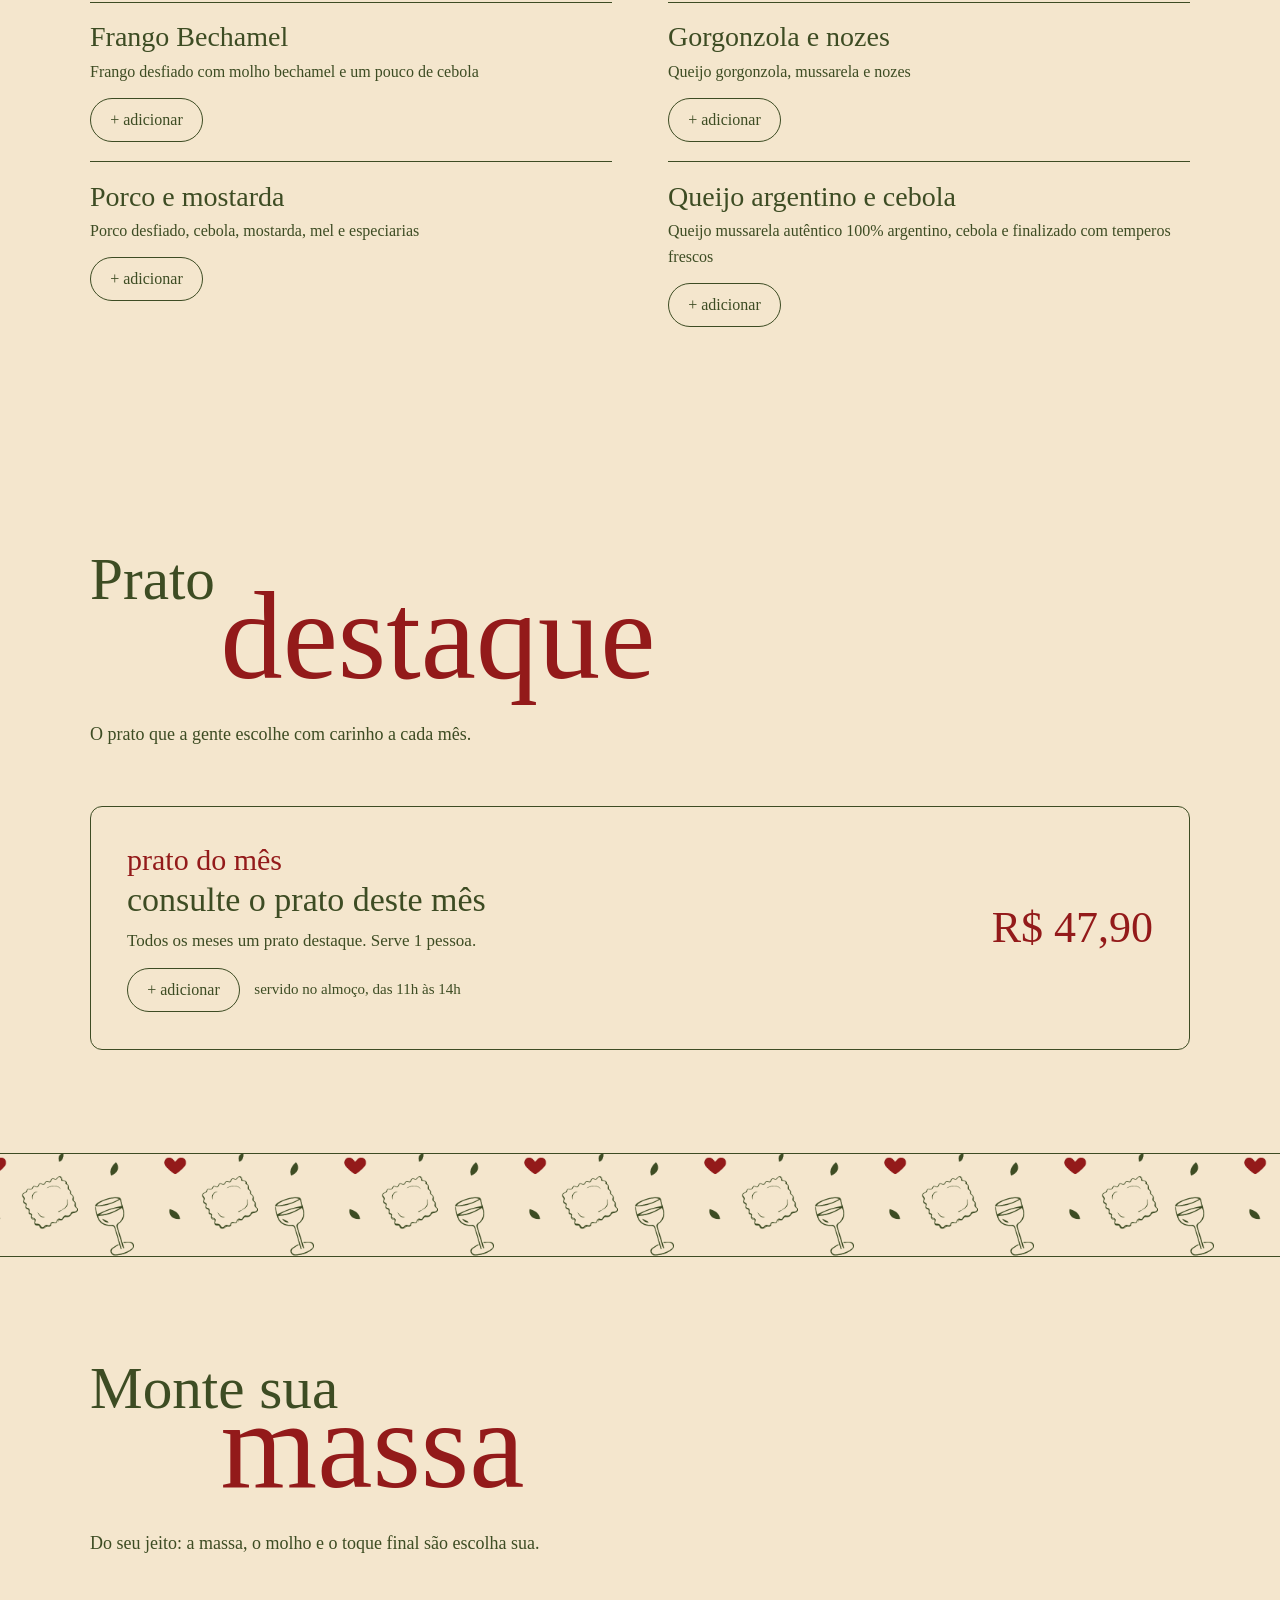
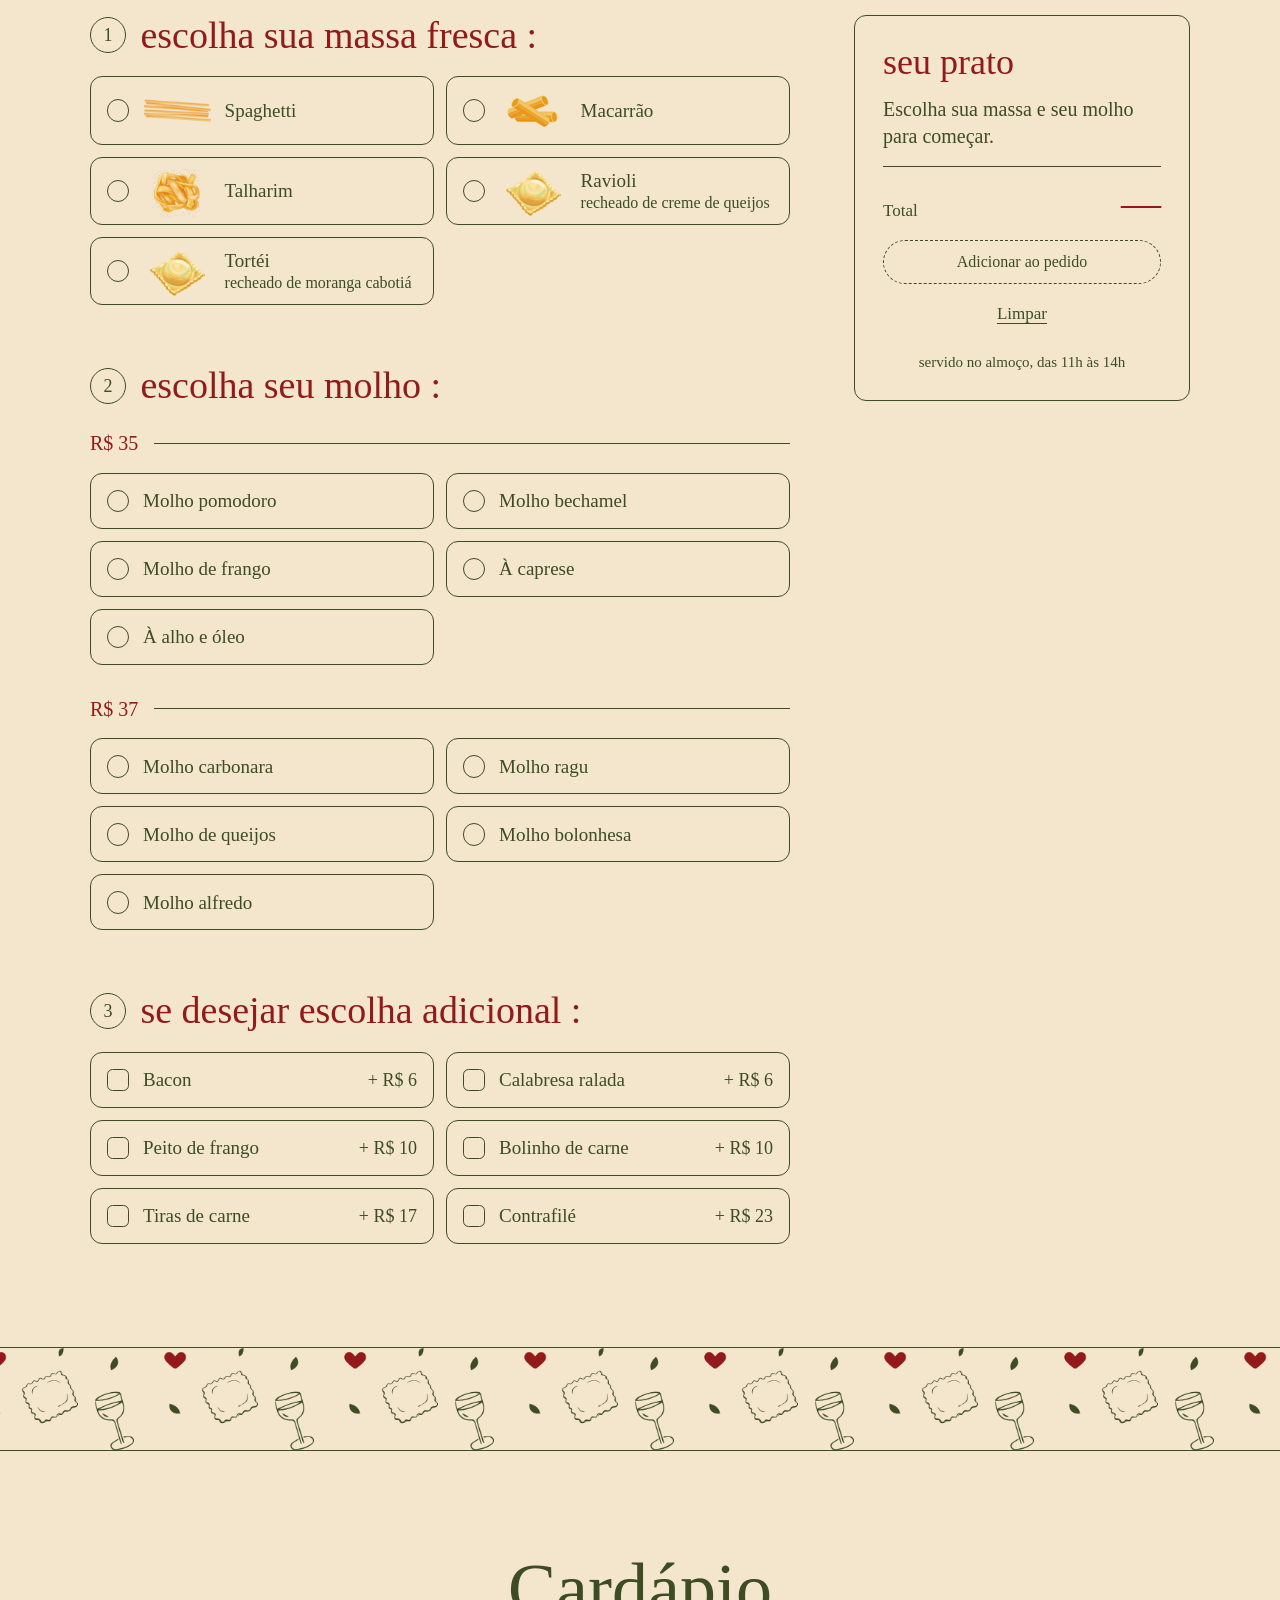
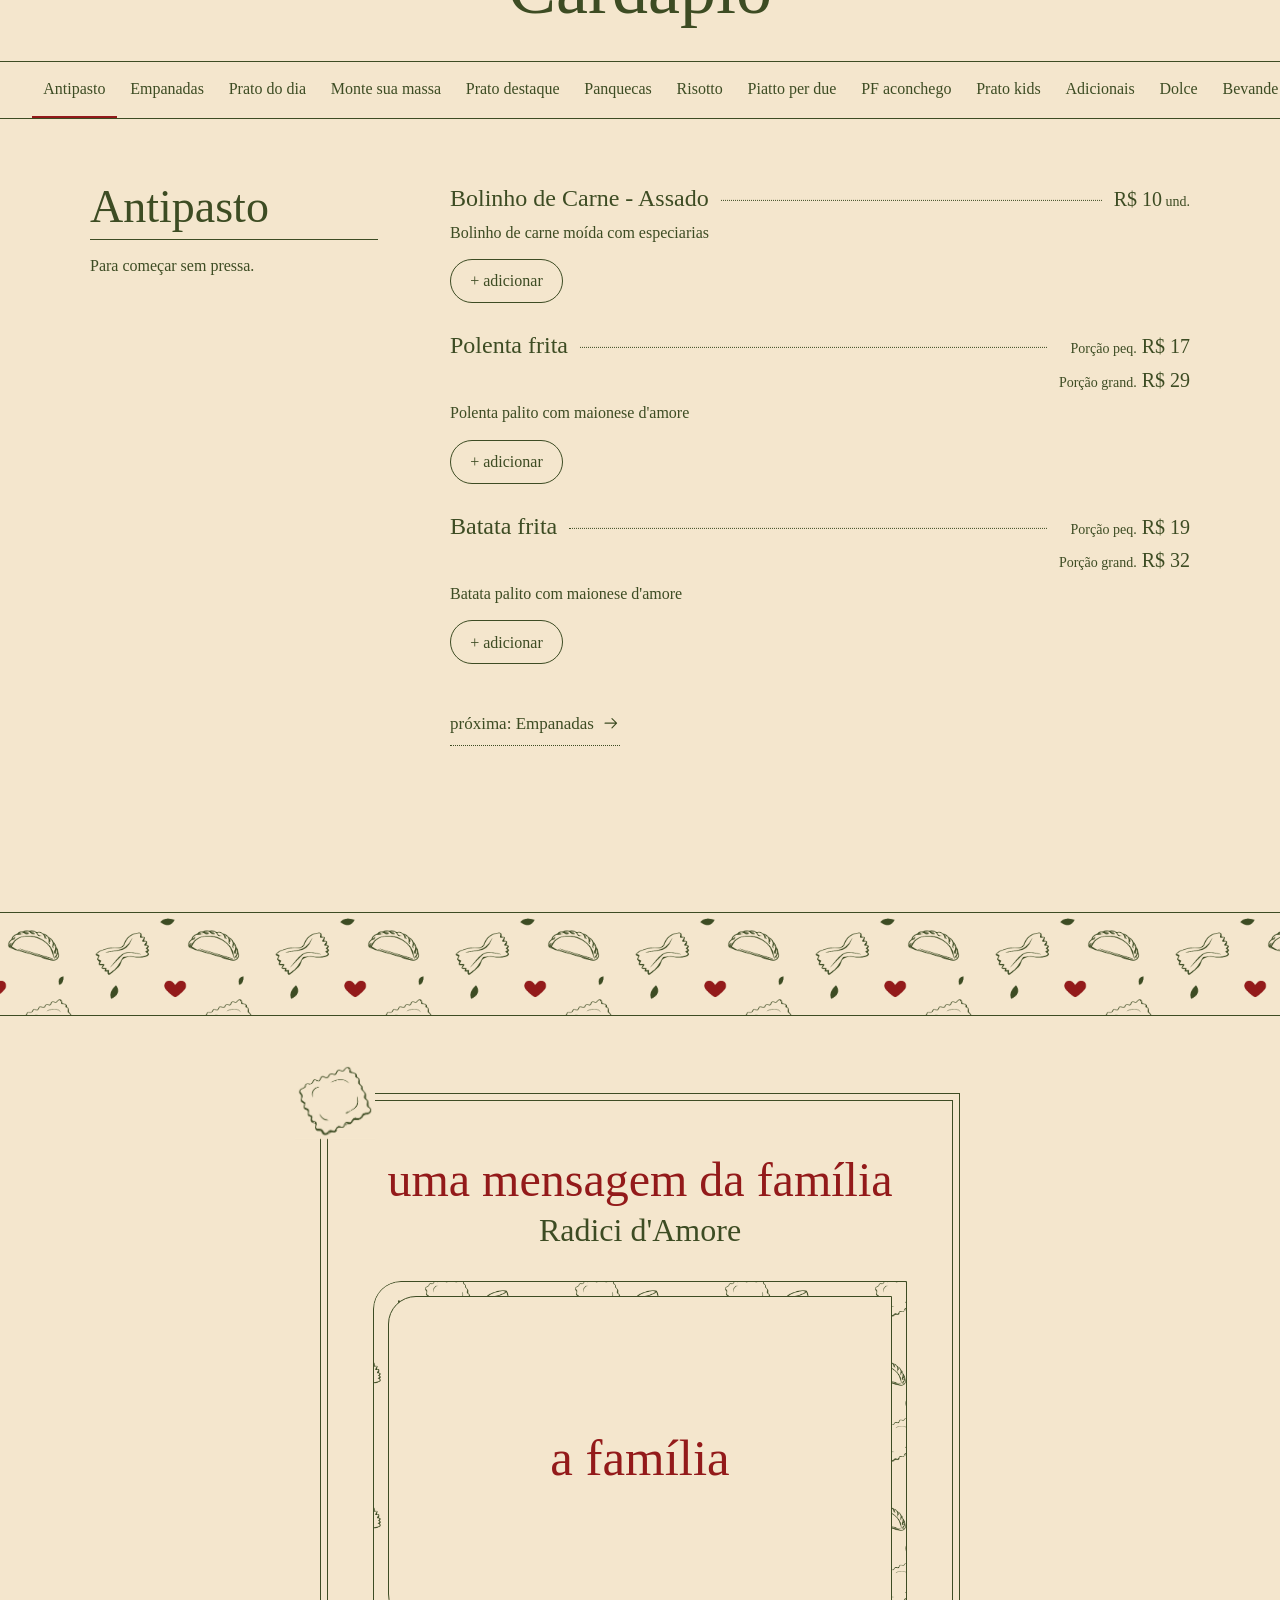
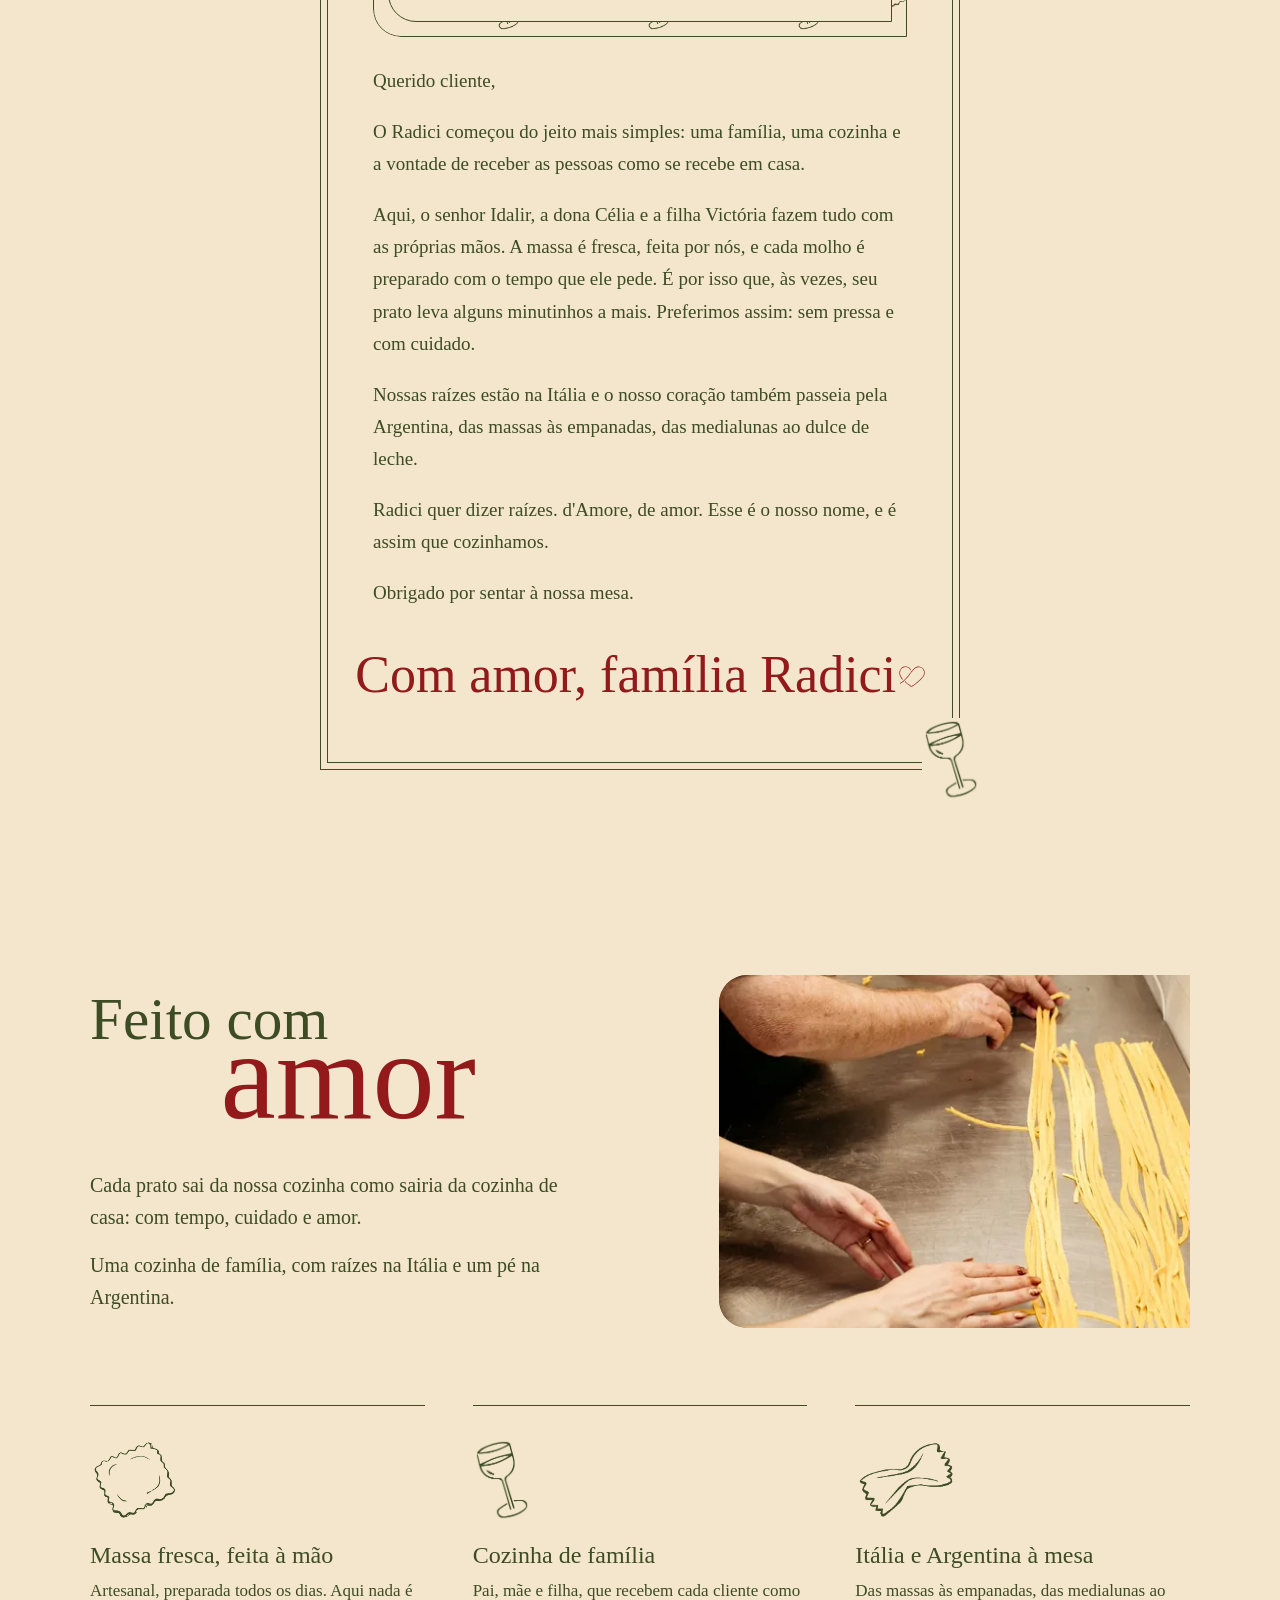
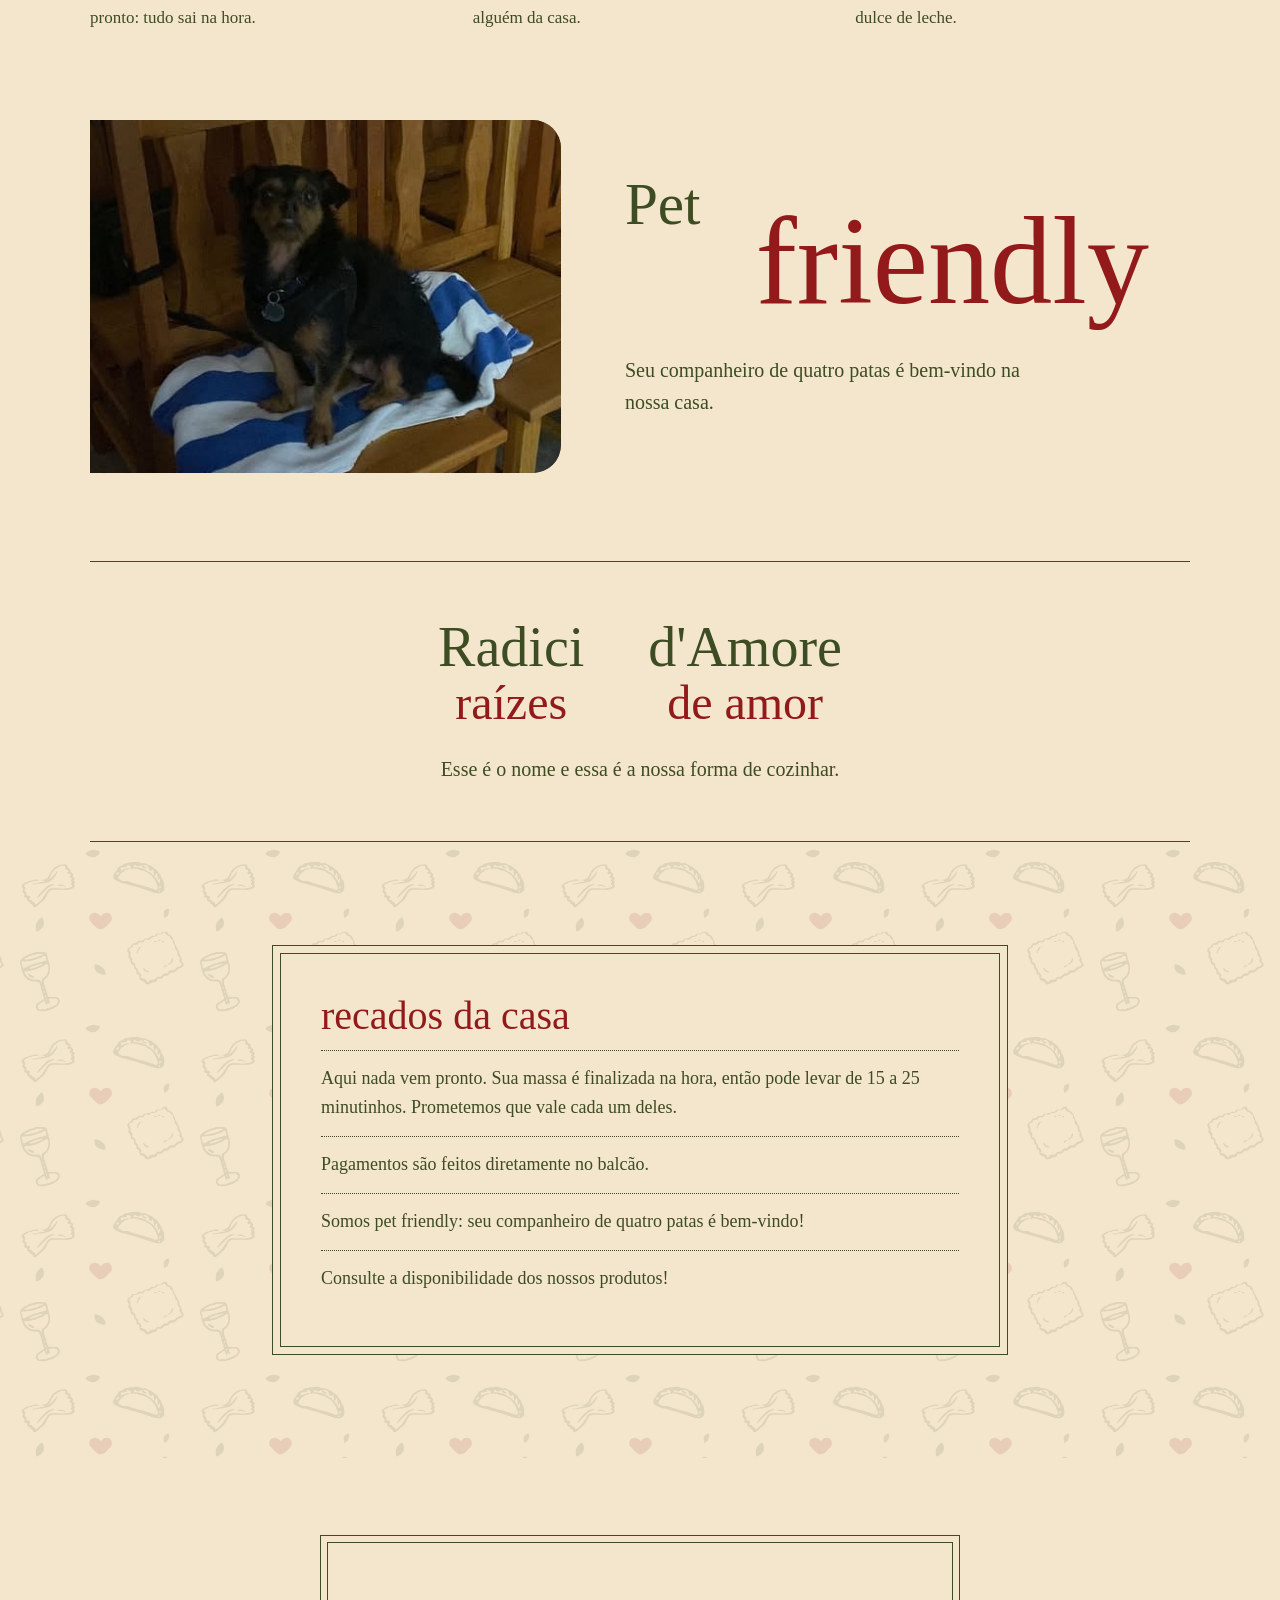
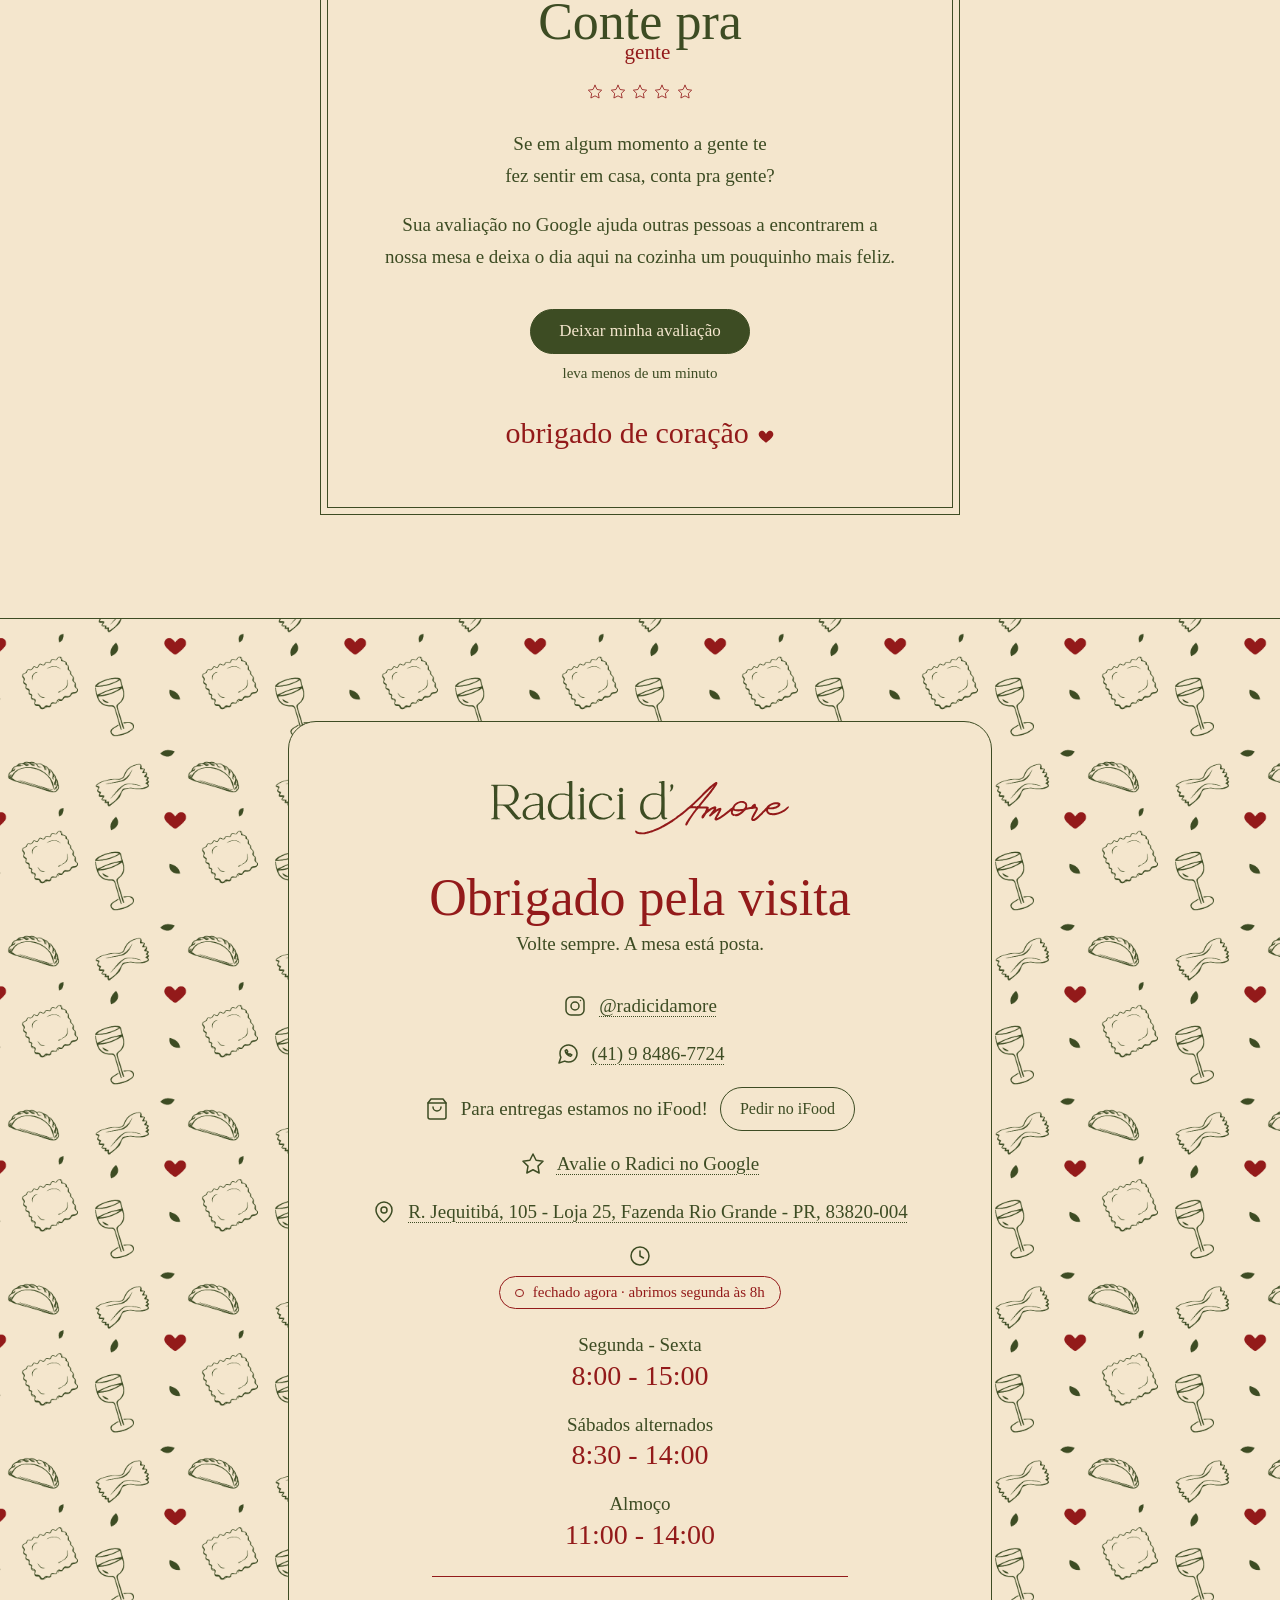
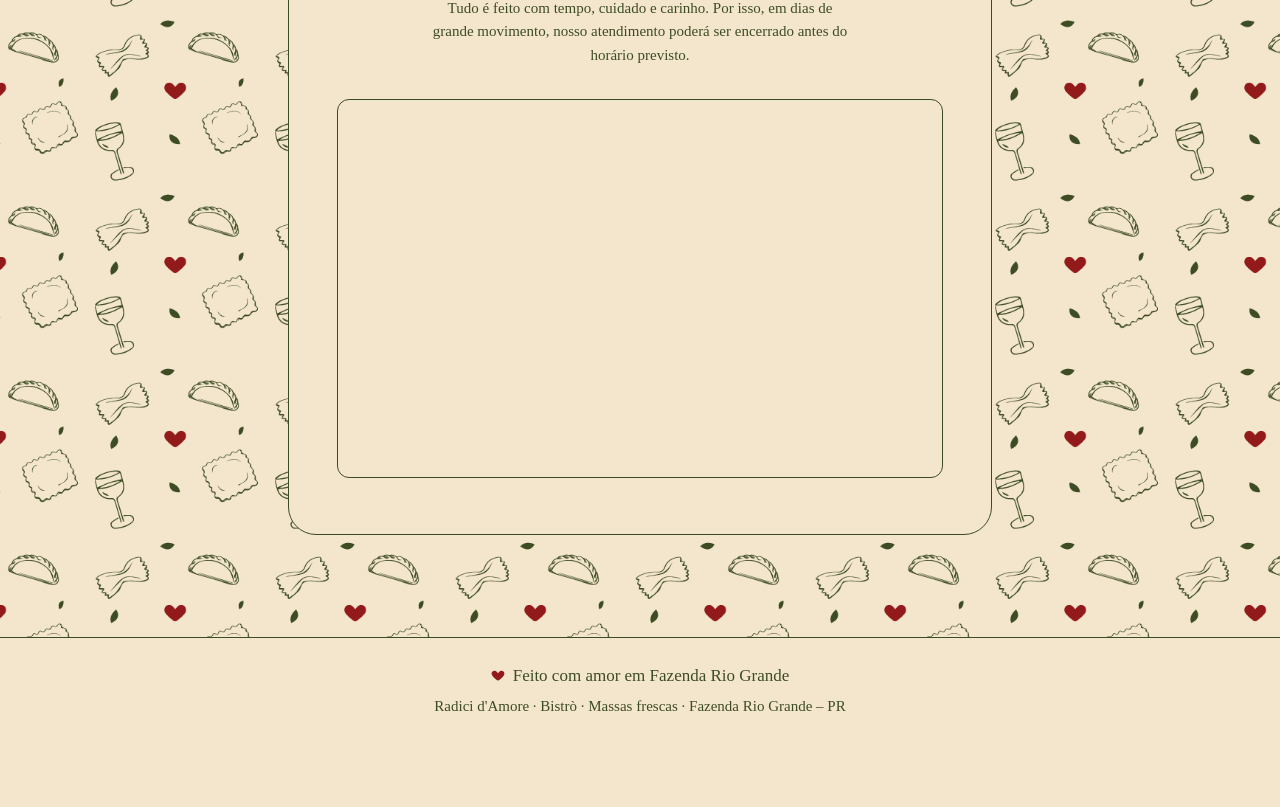
==== commit eb50da15: "Atualiza o site: abas no cardápio, horários, fotos reais, nova marca e convite de avaliação Cardápio" ====
--- a/index.html
+++ b/index.html
@@ -17,20 +17,22 @@
   <meta property="og:site_name" content="Radici d'Amore">
   <meta property="og:title" content="Radici d'Amore · Bistrò de massas frescas em Fazenda Rio Grande">
   <meta property="og:description" content="Massa fresca, feita à mão, todos os dias. Uma cozinha de família com raízes na Itália e um pé na Argentina.">
-  <meta property="og:image" content="https://cammeo-eng.github.io/radicid-amore/assets/og-image.png">
+  <meta property="og:image" content="https://cammeo-eng.github.io/radicid-amore/assets/og-image.jpg">
   <meta property="og:image:width" content="1200">
   <meta property="og:image:height" content="630">
-  <meta property="og:image:alt" content="Logo do Radici d'Amore sobre fundo creme">
+  <meta property="og:image:alt" content="Mão salpicando tempero sobre um prato de massa fresca com carne moída, ao lado do logotipo Radici d'Amore">
   <meta name="twitter:card" content="summary_large_image">
 
-  <link rel="icon" href="assets/favicon.svg" type="image/svg+xml">
-  <link rel="icon" href="assets/favicon-32.png" sizes="32x32" type="image/png">
-  <link rel="apple-touch-icon" href="assets/apple-touch-icon.png">
+  <link rel="icon" href="assets/favicon.svg?v=2" type="image/svg+xml">
+  <link rel="icon" href="assets/favicon-32.png?v=2" sizes="32x32" type="image/png">
+  <link rel="apple-touch-icon" href="assets/apple-touch-icon.png?v=2">
 
   <!-- Fontes originais da marca: coloque Fonde.woff2 e Astina.woff2 em /fonts (ver fonts/LEIA-ME.txt) -->
   <link rel="preload" href="fonts/Fonde.woff2" as="font" type="font/woff2" crossorigin>
   <link rel="preload" href="fonts/Astina.woff2" as="font" type="font/woff2" crossorigin>
   <link rel="preload" href="assets/padrao-fundo-tile.png" as="image">
+  <!-- A foto da capa é a primeira imagem da página: baixa com prioridade -->
+  <link rel="preload" as="image" href="fotos/hero-800.webp" imagesrcset="fotos/hero-480.webp 480w, fotos/hero-800.webp 800w, fotos/hero-1200.webp 1200w" imagesizes="(min-width: 64rem) 540px, 100vw" fetchpriority="high">
 
   <!-- Decide antes da primeira pintura se a animação do hero toca (1x por sessão) ou já aparece pronta -->
   <script>
@@ -54,7 +56,7 @@
     "servesCuisine": ["Italiana", "Argentina"],
     "telephone": "+55 41 98486-7724",
     "url": "https://cammeo-eng.github.io/radicid-amore/",
-    "image": "https://cammeo-eng.github.io/radicid-amore/assets/og-image.png",
+    "image": "https://cammeo-eng.github.io/radicid-amore/assets/og-image.jpg",
     "sameAs": ["https://instagram.com/radicidamore"],
     "hasMenu": { "@type": "Menu", "name": "Cardápio Radici d'Amore", "url": "https://cammeo-eng.github.io/radicid-amore/#cardapio" },
     "address": {
@@ -66,7 +68,10 @@
       "addressCountry": "BR"
     },
     "amenityFeature": { "@type": "LocationFeatureSpecification", "name": "Pet friendly", "value": true },
-    "openingHours": "[[PREENCHER: horários]]"
+    "openingHoursSpecification": [
+      { "@type": "OpeningHoursSpecification", "dayOfWeek": ["Monday", "Tuesday", "Wednesday", "Thursday", "Friday"], "opens": "08:00", "closes": "15:00" },
+      { "@type": "OpeningHoursSpecification", "dayOfWeek": "Saturday", "opens": "08:30", "closes": "14:00", "description": "sábados alternados" }
+    ]
   }
   </script>
 </head>
@@ -84,6 +89,7 @@
       <symbol id="i-local" viewBox="0 0 24 24"><path d="M20 10c0 6.5-8 12-8 12s-8-5.5-8-12a8 8 0 0 1 16 0z"/><circle cx="12" cy="10" r="3"/></symbol>
       <symbol id="i-check" viewBox="0 0 24 24"><path d="M5 12.5 10 17.5 19 7"/></symbol>
       <symbol id="i-seta" viewBox="0 0 24 24"><path d="M4 12h15M13 6l6 6-6 6"/></symbol>
+      <symbol id="i-estrela" viewBox="0 0 24 24"><path d="M12 2l3.09 6.26L22 9.27l-5 4.87 1.18 6.88L12 17.77l-6.18 3.25L7 14.14 2 9.27l6.91-1.01L12 2z"/></symbol>
     </defs>
   </svg>
 
@@ -91,7 +97,7 @@
   <header class="site-header" id="topo">
     <div class="site-header__inner contido">
       <a class="marca" href="#inicio" aria-label="Radici d'Amore, voltar ao início">
-        <img src="assets/logo-radici-damore.png" width="1160" height="224" alt="Radici d'Amore">
+        <img src="assets/logo-radici-damore.svg" width="1140" height="221" alt="Radici d'Amore">
       </a>
 
       <nav class="site-nav" id="site-nav" aria-label="Principal">
@@ -134,16 +140,16 @@
             <span class="bemvindo">
               <svg class="bem-vindo" xmlns="http://www.w3.org/2000/svg" viewBox="84 144 218 58" fill="none" role="img" aria-label="Bem-vindo!">
 <title>Bem-vindo!</title>
-<path pathLength="1" class="letra l1" fill="#9E1C19" stroke="#9E1C19" stroke-width="0.6" d="M 108.8125 178.585938 C 115.039062 177.171875 126.414062 175.683594 142.925781 174.121094 C 146.300781 173.863281 147.984375 173.679688 147.984375 173.574219 C 147.984375 172.605469 147.097656 171.664062 145.328125 170.75 C 142.925781 169.597656 139.929688 169.023438 136.328125 169.023438 L 135.210938 169.023438 C 129.3125 169.023438 123.484375 170.144531 117.726562 172.390625 C 116.925781 172.875 116.328125 173.121094 115.925781 173.121094 L 115.839844 172.9375 L 115.839844 172.847656 C 115.855469 172.558594 117.085938 171.953125 119.527344 171.023438 C 133.183594 163.875 140.015625 158.261719 140.015625 154.175781 C 139.683594 152.660156 138.65625 151.902344 136.925781 151.902344 C 136.925781 151.855469 136.382812 151.792969 135.300781 151.71875 C 131.941406 151.71875 127.941406 153.175781 123.296875 156.089844 C 117.65625 165.363281 112.828125 172.863281 108.8125 178.585938 M 105.726562 179.222656 C 107.5 178.917969 108.382812 178.613281 108.382812 178.3125 C 112.355469 172.632812 116.984375 165.46875 122.269531 156.816406 L 122.183594 156.816406 C 115.183594 161.707031 109.699219 169.175781 105.726562 179.222656 M 104.613281 182.863281 C 105.785156 181.800781 106.785156 180.648438 107.613281 179.402344 L 107.613281 179.3125 C 106.371094 179.570312 105.65625 179.753906 105.46875 179.859375 C 104.898438 181.253906 104.613281 182.257812 104.613281 182.863281 M 104.355469 183.5 L 104.097656 183.136719 C 104.097656 182.421875 104.355469 181.363281 104.871094 179.949219 L 104.785156 179.949219 C 94.382812 182.316406 89.183594 184.808594 89.183594 187.417969 L 89.183594 187.875 C 89.183594 189.46875 91.070312 191.105469 94.839844 192.792969 C 97.457031 193.824219 100.285156 194.339844 103.328125 194.339844 L 104.871094 194.339844 C 112.925781 194.339844 122.699219 191.699219 134.183594 186.417969 C 138.226562 184.441406 142.054688 181.800781 145.671875 178.492188 C 147.214844 176.792969 147.984375 175.367188 147.984375 174.210938 C 130.199219 175.730469 116.96875 177.398438 108.296875 179.222656 C 106.414062 182 105.097656 183.425781 104.355469 183.5 M 126.042969 151.082031 L 126.214844 151.082031 C 126.328125 151.097656 126.382812 151.15625 126.382812 151.261719 L 126.382812 151.351562 C 125.597656 152.492188 124.828125 153.675781 124.070312 154.90625 L 124.15625 154.90625 C 128.484375 152.417969 132.226562 151.171875 135.382812 151.171875 C 137.914062 151.171875 139.542969 151.839844 140.269531 153.175781 C 140.386719 153.433594 140.472656 153.796875 140.527344 154.269531 C 140.527344 158.109375 134.753906 163.238281 123.214844 169.660156 C 122.339844 170.144531 121.855469 170.386719 121.757812 170.386719 L 121.757812 170.476562 L 121.84375 170.476562 C 126.269531 169.144531 130.355469 168.476562 134.097656 168.476562 L 134.871094 168.476562 C 135.113281 168.476562 135.339844 168.445312 135.554688 168.382812 C 135.785156 168.445312 136.011719 168.476562 136.242188 168.476562 L 136.757812 168.476562 C 141.527344 168.476562 145.183594 169.566406 147.726562 171.753906 C 148.242188 172.558594 148.5 173.195312 148.5 173.667969 L 153.726562 173.210938 L 153.898438 173.484375 L 153.898438 173.574219 C 153.898438 173.804688 152.214844 173.984375 148.84375 174.121094 C 148.558594 174.121094 148.414062 174.425781 148.414062 175.03125 C 147.140625 178.644531 142.855469 182.378906 135.554688 186.234375 C 131.65625 188.375 126.398438 190.46875 119.785156 192.519531 C 113.941406 194.097656 109.027344 194.886719 105.039062 194.886719 L 103.667969 194.886719 C 97.328125 194.886719 92.554688 193.15625 89.355469 189.695312 C 88.839844 189.070312 88.582031 188.40625 88.582031 187.691406 L 88.582031 187.417969 C 88.582031 184.671875 93.753906 182.058594 104.097656 179.585938 C 104.8125 179.585938 105.269531 179.25 105.46875 178.585938 C 107.570312 172.890625 110.714844 167.609375 114.898438 162.738281 C 118.597656 158.882812 121.285156 156.542969 122.957031 155.726562 C 123.996094 153.949219 125.027344 152.402344 126.042969 151.082031 "/>
-<path pathLength="1" class="letra l2" fill="#9E1C19" stroke="#9E1C19" stroke-width="0.6" d="M 153.234375 173.667969 C 153.722656 173.789062 154.351562 173.847656 155.121094 173.847656 L 155.804688 173.847656 C 158.40625 173.847656 160.519531 173 162.148438 171.296875 C 162.320312 171.070312 162.40625 170.859375 162.40625 170.660156 C 162.40625 170.265625 161.664062 170.054688 160.179688 170.023438 C 157.078125 170.023438 154.761719 171.238281 153.234375 173.667969 M 159.921875 169.476562 L 160.949219 169.476562 C 161.992188 169.476562 162.648438 169.871094 162.921875 170.660156 C 162.921875 171.738281 161.636719 172.800781 159.0625 173.847656 C 158.121094 174.210938 157.035156 174.394531 155.804688 174.394531 L 154.863281 174.394531 C 154.035156 174.335938 153.40625 174.304688 152.976562 174.304688 C 152.863281 174.894531 152.808594 175.230469 152.808594 175.304688 C 152.808594 176.898438 153.636719 178.023438 155.292969 178.675781 C 155.835938 178.796875 156.261719 178.859375 156.578125 178.859375 L 157.433594 178.859375 C 161.492188 178.859375 165.5625 176.921875 169.648438 173.050781 L 170.035156 173.050781 C 165.761719 177.285156 161.648438 179.402344 157.691406 179.402344 L 156.75 179.402344 C 153.835938 179.039062 152.378906 177.796875 152.378906 175.667969 L 152.378906 175.03125 C 152.378906 172.726562 154.207031 170.964844 157.863281 169.75 C 158.777344 169.566406 159.464844 169.476562 159.921875 169.476562 "/>
-<path pathLength="1" class="letra l3" fill="#9E1C19" stroke="#9E1C19" stroke-width="0.6" d="M 168.105469 181.679688 L 168.105469 181.769531 L 168.191406 181.769531 C 168.851562 180.722656 169.25 179.964844 169.394531 179.496094 C 168.535156 180.300781 168.105469 181.027344 168.105469 181.679688 M 177.792969 172.9375 L 178.394531 172.9375 C 178.507812 172.9375 178.621094 173.121094 178.734375 173.484375 C 178.664062 174.167969 177.894531 175.5625 176.421875 177.671875 L 176.421875 177.765625 C 179.507812 175.335938 181.480469 174.121094 182.335938 174.121094 L 182.421875 174.121094 C 182.507812 174.121094 182.621094 174.242188 182.765625 174.484375 L 182.765625 174.941406 C 182.707031 175.53125 181.507812 177.871094 179.164062 181.953125 C 178.878906 182.453125 178.734375 182.941406 178.734375 183.410156 C 178.851562 183.472656 178.9375 183.503906 178.992188 183.503906 C 181.035156 182.804688 185.636719 179.402344 192.792969 173.300781 L 192.878906 173.300781 C 192.992188 173.316406 193.050781 173.378906 193.050781 173.484375 L 193.050781 173.667969 C 185.378906 180.390625 180.691406 183.820312 178.992188 183.957031 L 178.5625 183.957031 C 178.394531 183.957031 178.277344 183.714844 178.222656 183.230469 C 178.222656 182.773438 179.480469 180.253906 181.992188 175.667969 C 182.164062 175.199219 182.25 174.867188 182.25 174.667969 L 182.078125 174.667969 C 181.109375 174.773438 178.394531 176.777344 173.9375 180.679688 L 173.851562 180.679688 C 173.792969 180.558594 173.765625 180.46875 173.765625 180.40625 C 176.679688 176.597656 178.136719 174.289062 178.136719 173.484375 C 178.078125 173.484375 178.050781 173.453125 178.050781 173.394531 C 176.191406 173.800781 173.648438 175.503906 170.421875 178.492188 C 169.480469 180.601562 168.734375 181.878906 168.191406 182.316406 L 167.933594 182.316406 C 167.851562 182.316406 167.765625 182.226562 167.679688 182.042969 L 167.679688 181.589844 C 167.679688 180.753906 168.480469 179.570312 170.078125 178.039062 C 171.234375 175.167969 172.007812 173.589844 172.394531 173.300781 C 172.480469 173.300781 172.566406 173.394531 172.652344 173.574219 L 172.652344 173.667969 C 172.480469 173.863281 171.964844 174.988281 171.109375 177.035156 L 171.191406 177.035156 C 174.207031 174.472656 176.40625 173.105469 177.792969 172.9375 "/>
-<path pathLength="1" class="letra l4" fill="#9E1C19" stroke="#9E1C19" stroke-width="0.6" d="M 203.782563 391.221687 L 198.538303 391.221687 L 198.538303 391.429109 L 203.782563 391.429109 Z M 203.782563 391.221687 " transform="matrix(0.998115, 0, 0, -0.998115, 0, 566.359243)"/>
-<path pathLength="1" class="letra l5" fill="#9E1C19" stroke="#9E1C19" stroke-width="0.6" d="M 229.179688 168.519531 L 229.265625 168.703125 L 229.265625 168.792969 C 229.265625 168.929688 229.125 169.023438 228.835938 169.066406 C 228.324219 169.066406 227.265625 169.128906 225.664062 169.25 L 225.492188 168.976562 C 225.492188 168.671875 226.722656 168.519531 229.179688 168.519531 M 226.265625 173.164062 C 226.351562 173.164062 226.4375 173.257812 226.523438 173.4375 L 226.523438 173.53125 C 223.664062 177.839844 222.238281 180.722656 222.238281 182.179688 C 222.238281 182.789062 222.578125 183.121094 223.265625 183.183594 L 223.609375 183.183594 C 225.550781 183.183594 230.410156 180.601562 238.179688 175.441406 C 239.308594 174.546875 240.453125 173.789062 241.609375 173.164062 L 241.695312 173.347656 L 241.695312 173.53125 C 240.679688 174.363281 237.707031 176.367188 232.78125 179.539062 C 228.679688 182.105469 225.621094 183.5 223.609375 183.730469 L 223.007812 183.730469 C 222.378906 183.730469 221.980469 183.363281 221.808594 182.636719 L 221.808594 182.089844 C 221.808594 180.511719 223.265625 177.535156 226.179688 173.164062 Z M 226.265625 173.164062 "/>
-<path pathLength="1" class="letra l6" fill="#9E1C19" stroke="#9E1C19" stroke-width="0.6" d="M -0.00181192 0.00145764 L 3.692652 0.00145764 C 4.494946 -0.0611604 4.894136 -0.182483 4.894136 -0.366423 L 4.894136 -0.54645 C 4.894136 -0.671686 4.808036 -0.730391 4.635836 -0.730391 C 4.264042 -0.609068 4.005742 -0.54645 3.864852 -0.54645 L 0.256487 -0.54645 C -0.960651 -2.389769 -2.220838 -4.092196 -3.520163 -5.657647 C -7.641212 -10.036996 -10.220292 -12.228627 -11.249576 -12.228627 L -11.593975 -12.228627 C -11.680075 -12.228627 -11.79357 -12.103391 -11.938375 -11.860746 L -11.938375 -11.406765 C -11.938375 -8.166282 -10.905177 -5.004071 -8.846609 -1.91622 L -8.67441 -1.91622 C -8.560914 -1.931874 -8.50221 -1.990579 -8.50221 -2.10016 L -8.50221 -2.280187 C -10.447283 -5.536325 -11.421776 -8.334568 -11.421776 -10.674917 L -11.421776 -11.038884 C -11.421776 -11.179775 -11.449171 -11.297184 -11.507876 -11.406765 C -11.449171 -11.528088 -11.421776 -11.618101 -11.421776 -11.680719 L -11.163476 -11.680719 C -10.419887 -11.680719 -8.216515 -9.794351 -4.55336 -6.021614 C -2.205184 -3.313385 -0.745401 -1.340916 -0.170098 -0.0924694 Z M -0.00181192 0.00145764 " transform="matrix(0.998115, 0, 0, -0.998115, 223.415871, 171.29833)"/>
-<path pathLength="1" class="letra l7" fill="#9E1C19" stroke="#9E1C19" stroke-width="0.6" d="M 247.824219 172.253906 L 248.082031 172.253906 C 248.523438 172.253906 248.78125 172.558594 248.851562 173.164062 L 248.851562 173.347656 C 248.851562 174.410156 247.738281 177.113281 245.507812 181.453125 C 244.996094 182.699219 244.738281 183.578125 244.738281 184.09375 L 244.910156 184.183594 L 244.996094 184.183594 C 246.480469 184.183594 251.59375 180.542969 260.335938 173.257812 L 260.507812 173.257812 C 260.625 173.273438 260.679688 173.332031 260.679688 173.4375 L 260.679688 173.53125 C 258.164062 175.777344 254.792969 178.507812 250.566406 181.726562 C 247.78125 183.667969 246.007812 184.640625 245.253906 184.640625 L 244.652344 184.640625 C 244.578125 184.640625 244.4375 184.488281 244.222656 184.183594 L 244.222656 183.820312 C 244.222656 183.105469 245.480469 180.164062 247.992188 174.988281 C 248.222656 174.378906 248.335938 173.863281 248.335938 173.4375 L 248.335938 173.074219 C 248.335938 172.984375 248.25 172.890625 248.082031 172.800781 L 247.824219 172.800781 C 247.09375 172.800781 242.835938 175.804688 235.050781 181.816406 L 234.878906 181.816406 C 234.765625 181.816406 234.710938 181.757812 234.710938 181.636719 L 234.710938 181.542969 C 238.367188 177.796875 240.507812 175.152344 241.136719 173.621094 C 241.308594 173.378906 241.421875 173.257812 241.480469 173.257812 C 241.652344 173.257812 241.738281 173.378906 241.738281 173.621094 C 240.824219 175.273438 239.566406 177.035156 237.964844 178.902344 L 238.050781 178.902344 C 243.695312 174.46875 246.953125 172.253906 247.824219 172.253906 "/>
-<path pathLength="1" class="letra l8" fill="#9E1C19" stroke="#9E1C19" stroke-width="0.6" d="M 266.46875 171.296875 L 266.46875 171.390625 L 266.550781 171.390625 C 274.152344 160.765625 277.953125 154.300781 277.953125 151.992188 L 277.953125 151.808594 C 277.894531 151.808594 277.808594 151.777344 277.695312 151.71875 C 276.78125 151.71875 275.296875 153.480469 273.238281 157 C 271.253906 160.597656 268.996094 165.363281 266.46875 171.296875 M 256.609375 180.3125 L 256.609375 180.585938 C 256.609375 181.011719 256.808594 181.222656 257.210938 181.222656 C 258.382812 181.222656 260.980469 178.585938 265.007812 173.300781 L 265.867188 171.296875 C 265.625 170.753906 265.167969 170.480469 264.496094 170.480469 C 262.824219 170.480469 260.480469 172.878906 257.46875 177.671875 C 256.894531 178.8125 256.609375 179.691406 256.609375 180.3125 M 277.523438 151.261719 L 278.039062 151.261719 C 278.109375 151.261719 278.253906 151.414062 278.46875 151.71875 L 278.46875 152.355469 C 277.9375 155.390625 273.539062 162.617188 265.265625 174.03125 C 260.695312 185.476562 258.410156 192.851562 258.410156 196.160156 C 258.523438 196.554688 258.582031 196.828125 258.582031 196.980469 C 258.582031 197.101562 258.523438 197.164062 258.410156 197.164062 L 258.324219 197.164062 C 258.109375 197.117188 257.96875 196.628906 257.894531 195.707031 C 257.894531 192.941406 259.953125 186.234375 264.066406 175.578125 L 264.066406 175.488281 L 263.980469 175.488281 C 260.738281 179.617188 258.511719 181.679688 257.296875 181.679688 L 256.953125 181.679688 C 256.496094 181.679688 256.210938 181.347656 256.09375 180.679688 L 256.09375 180.042969 C 256.09375 178.523438 257.808594 175.761719 261.238281 171.753906 C 262.609375 170.539062 263.753906 169.933594 264.667969 169.933594 C 265.109375 169.933594 265.59375 170.175781 266.125 170.660156 C 271.695312 157.761719 275.496094 151.292969 277.523438 151.261719 "/>
-<path pathLength="1" class="letra l9" fill="#9E1C19" stroke="#9E1C19" stroke-width="0.6" d="M 273.171875 171.296875 C 273.34375 171.296875 273.429688 171.359375 273.429688 171.480469 L 273.429688 172.117188 C 273.429688 172.207031 273.34375 172.300781 273.171875 172.390625 C 273.015625 172.390625 272.929688 172.238281 272.917969 171.9375 C 272.601562 171.9375 272.171875 172.605469 271.628906 173.9375 C 271.628906 175.03125 272.574219 175.578125 274.460938 175.578125 L 274.800781 175.578125 C 278.800781 175.277344 280.800781 174.820312 280.800781 174.210938 C 281.375 173.257812 281.660156 172.375 281.660156 171.570312 C 281.660156 169.917969 280.546875 168.976562 278.316406 168.75 C 276.644531 168.75 274.929688 169.597656 273.171875 171.296875 M 271.203125 174.578125 C 270.859375 175.351562 270.601562 176.261719 270.429688 177.308594 C 270.429688 178.949219 271.289062 179.769531 273.003906 179.769531 L 273.171875 179.769531 C 275.34375 179.769531 277.632812 178.3125 280.03125 175.398438 L 279.945312 175.398438 C 277.816406 175.882812 276.273438 176.125 275.316406 176.125 C 272.628906 175.972656 271.289062 175.457031 271.289062 174.578125 Z M 277.890625 168.292969 L 278.574219 168.292969 C 280.445312 168.292969 281.617188 169.203125 282.089844 171.027344 L 282.089844 171.753906 C 282.089844 172.453125 281.800781 173.363281 281.230469 174.484375 L 281.316406 174.484375 C 284.203125 173.636719 286.03125 173.210938 286.804688 173.210938 L 286.886719 173.394531 L 286.886719 173.484375 C 286.886719 173.636719 285.71875 173.9375 283.375 174.394531 C 281.671875 174.894531 280.789062 175.199219 280.71875 175.304688 C 278.128906 178.644531 275.703125 180.3125 273.429688 180.3125 L 272.917969 180.3125 C 271.417969 180.3125 270.445312 179.617188 270.003906 178.21875 L 270.003906 177.125 C 270.003906 175.820312 270.773438 173.878906 272.316406 171.296875 C 274.289062 169.296875 276.144531 168.292969 277.890625 168.292969 "/>
-<path pathLength="1" class="letra l10" fill="#9E1C19" stroke="#9E1C19" stroke-width="0.6" d="M 295.386719 167.15625 C 295.359375 166.878906 295.421875 166.671875 295.570312 166.53125 C 295.71875 166.390625 295.882812 166.324219 296.0625 166.324219 C 296.230469 166.324219 296.378906 166.390625 296.515625 166.523438 C 296.652344 166.65625 296.714844 166.867188 296.703125 167.15625 L 296.078125 177.746094 L 296.007812 177.746094 Z M 296.722656 179.375 C 296.722656 179.578125 296.65625 179.746094 296.523438 179.886719 C 296.394531 180.023438 296.234375 180.09375 296.042969 180.09375 C 295.855469 180.09375 295.695312 180.023438 295.5625 179.886719 C 295.433594 179.746094 295.367188 179.578125 295.367188 179.375 C 295.367188 179.175781 295.433594 179.003906 295.5625 178.863281 C 295.695312 178.726562 295.855469 178.65625 296.042969 178.65625 C 296.234375 178.65625 296.394531 178.726562 296.523438 178.863281 C 296.65625 179.003906 296.722656 179.175781 296.722656 179.375 "/>
+<path pathLength="1" class="letra l1" fill="#931A1A" stroke="#931A1A" stroke-width="0.6" d="M 108.8125 178.585938 C 115.039062 177.171875 126.414062 175.683594 142.925781 174.121094 C 146.300781 173.863281 147.984375 173.679688 147.984375 173.574219 C 147.984375 172.605469 147.097656 171.664062 145.328125 170.75 C 142.925781 169.597656 139.929688 169.023438 136.328125 169.023438 L 135.210938 169.023438 C 129.3125 169.023438 123.484375 170.144531 117.726562 172.390625 C 116.925781 172.875 116.328125 173.121094 115.925781 173.121094 L 115.839844 172.9375 L 115.839844 172.847656 C 115.855469 172.558594 117.085938 171.953125 119.527344 171.023438 C 133.183594 163.875 140.015625 158.261719 140.015625 154.175781 C 139.683594 152.660156 138.65625 151.902344 136.925781 151.902344 C 136.925781 151.855469 136.382812 151.792969 135.300781 151.71875 C 131.941406 151.71875 127.941406 153.175781 123.296875 156.089844 C 117.65625 165.363281 112.828125 172.863281 108.8125 178.585938 M 105.726562 179.222656 C 107.5 178.917969 108.382812 178.613281 108.382812 178.3125 C 112.355469 172.632812 116.984375 165.46875 122.269531 156.816406 L 122.183594 156.816406 C 115.183594 161.707031 109.699219 169.175781 105.726562 179.222656 M 104.613281 182.863281 C 105.785156 181.800781 106.785156 180.648438 107.613281 179.402344 L 107.613281 179.3125 C 106.371094 179.570312 105.65625 179.753906 105.46875 179.859375 C 104.898438 181.253906 104.613281 182.257812 104.613281 182.863281 M 104.355469 183.5 L 104.097656 183.136719 C 104.097656 182.421875 104.355469 181.363281 104.871094 179.949219 L 104.785156 179.949219 C 94.382812 182.316406 89.183594 184.808594 89.183594 187.417969 L 89.183594 187.875 C 89.183594 189.46875 91.070312 191.105469 94.839844 192.792969 C 97.457031 193.824219 100.285156 194.339844 103.328125 194.339844 L 104.871094 194.339844 C 112.925781 194.339844 122.699219 191.699219 134.183594 186.417969 C 138.226562 184.441406 142.054688 181.800781 145.671875 178.492188 C 147.214844 176.792969 147.984375 175.367188 147.984375 174.210938 C 130.199219 175.730469 116.96875 177.398438 108.296875 179.222656 C 106.414062 182 105.097656 183.425781 104.355469 183.5 M 126.042969 151.082031 L 126.214844 151.082031 C 126.328125 151.097656 126.382812 151.15625 126.382812 151.261719 L 126.382812 151.351562 C 125.597656 152.492188 124.828125 153.675781 124.070312 154.90625 L 124.15625 154.90625 C 128.484375 152.417969 132.226562 151.171875 135.382812 151.171875 C 137.914062 151.171875 139.542969 151.839844 140.269531 153.175781 C 140.386719 153.433594 140.472656 153.796875 140.527344 154.269531 C 140.527344 158.109375 134.753906 163.238281 123.214844 169.660156 C 122.339844 170.144531 121.855469 170.386719 121.757812 170.386719 L 121.757812 170.476562 L 121.84375 170.476562 C 126.269531 169.144531 130.355469 168.476562 134.097656 168.476562 L 134.871094 168.476562 C 135.113281 168.476562 135.339844 168.445312 135.554688 168.382812 C 135.785156 168.445312 136.011719 168.476562 136.242188 168.476562 L 136.757812 168.476562 C 141.527344 168.476562 145.183594 169.566406 147.726562 171.753906 C 148.242188 172.558594 148.5 173.195312 148.5 173.667969 L 153.726562 173.210938 L 153.898438 173.484375 L 153.898438 173.574219 C 153.898438 173.804688 152.214844 173.984375 148.84375 174.121094 C 148.558594 174.121094 148.414062 174.425781 148.414062 175.03125 C 147.140625 178.644531 142.855469 182.378906 135.554688 186.234375 C 131.65625 188.375 126.398438 190.46875 119.785156 192.519531 C 113.941406 194.097656 109.027344 194.886719 105.039062 194.886719 L 103.667969 194.886719 C 97.328125 194.886719 92.554688 193.15625 89.355469 189.695312 C 88.839844 189.070312 88.582031 188.40625 88.582031 187.691406 L 88.582031 187.417969 C 88.582031 184.671875 93.753906 182.058594 104.097656 179.585938 C 104.8125 179.585938 105.269531 179.25 105.46875 178.585938 C 107.570312 172.890625 110.714844 167.609375 114.898438 162.738281 C 118.597656 158.882812 121.285156 156.542969 122.957031 155.726562 C 123.996094 153.949219 125.027344 152.402344 126.042969 151.082031 "/>
+<path pathLength="1" class="letra l2" fill="#931A1A" stroke="#931A1A" stroke-width="0.6" d="M 153.234375 173.667969 C 153.722656 173.789062 154.351562 173.847656 155.121094 173.847656 L 155.804688 173.847656 C 158.40625 173.847656 160.519531 173 162.148438 171.296875 C 162.320312 171.070312 162.40625 170.859375 162.40625 170.660156 C 162.40625 170.265625 161.664062 170.054688 160.179688 170.023438 C 157.078125 170.023438 154.761719 171.238281 153.234375 173.667969 M 159.921875 169.476562 L 160.949219 169.476562 C 161.992188 169.476562 162.648438 169.871094 162.921875 170.660156 C 162.921875 171.738281 161.636719 172.800781 159.0625 173.847656 C 158.121094 174.210938 157.035156 174.394531 155.804688 174.394531 L 154.863281 174.394531 C 154.035156 174.335938 153.40625 174.304688 152.976562 174.304688 C 152.863281 174.894531 152.808594 175.230469 152.808594 175.304688 C 152.808594 176.898438 153.636719 178.023438 155.292969 178.675781 C 155.835938 178.796875 156.261719 178.859375 156.578125 178.859375 L 157.433594 178.859375 C 161.492188 178.859375 165.5625 176.921875 169.648438 173.050781 L 170.035156 173.050781 C 165.761719 177.285156 161.648438 179.402344 157.691406 179.402344 L 156.75 179.402344 C 153.835938 179.039062 152.378906 177.796875 152.378906 175.667969 L 152.378906 175.03125 C 152.378906 172.726562 154.207031 170.964844 157.863281 169.75 C 158.777344 169.566406 159.464844 169.476562 159.921875 169.476562 "/>
+<path pathLength="1" class="letra l3" fill="#931A1A" stroke="#931A1A" stroke-width="0.6" d="M 168.105469 181.679688 L 168.105469 181.769531 L 168.191406 181.769531 C 168.851562 180.722656 169.25 179.964844 169.394531 179.496094 C 168.535156 180.300781 168.105469 181.027344 168.105469 181.679688 M 177.792969 172.9375 L 178.394531 172.9375 C 178.507812 172.9375 178.621094 173.121094 178.734375 173.484375 C 178.664062 174.167969 177.894531 175.5625 176.421875 177.671875 L 176.421875 177.765625 C 179.507812 175.335938 181.480469 174.121094 182.335938 174.121094 L 182.421875 174.121094 C 182.507812 174.121094 182.621094 174.242188 182.765625 174.484375 L 182.765625 174.941406 C 182.707031 175.53125 181.507812 177.871094 179.164062 181.953125 C 178.878906 182.453125 178.734375 182.941406 178.734375 183.410156 C 178.851562 183.472656 178.9375 183.503906 178.992188 183.503906 C 181.035156 182.804688 185.636719 179.402344 192.792969 173.300781 L 192.878906 173.300781 C 192.992188 173.316406 193.050781 173.378906 193.050781 173.484375 L 193.050781 173.667969 C 185.378906 180.390625 180.691406 183.820312 178.992188 183.957031 L 178.5625 183.957031 C 178.394531 183.957031 178.277344 183.714844 178.222656 183.230469 C 178.222656 182.773438 179.480469 180.253906 181.992188 175.667969 C 182.164062 175.199219 182.25 174.867188 182.25 174.667969 L 182.078125 174.667969 C 181.109375 174.773438 178.394531 176.777344 173.9375 180.679688 L 173.851562 180.679688 C 173.792969 180.558594 173.765625 180.46875 173.765625 180.40625 C 176.679688 176.597656 178.136719 174.289062 178.136719 173.484375 C 178.078125 173.484375 178.050781 173.453125 178.050781 173.394531 C 176.191406 173.800781 173.648438 175.503906 170.421875 178.492188 C 169.480469 180.601562 168.734375 181.878906 168.191406 182.316406 L 167.933594 182.316406 C 167.851562 182.316406 167.765625 182.226562 167.679688 182.042969 L 167.679688 181.589844 C 167.679688 180.753906 168.480469 179.570312 170.078125 178.039062 C 171.234375 175.167969 172.007812 173.589844 172.394531 173.300781 C 172.480469 173.300781 172.566406 173.394531 172.652344 173.574219 L 172.652344 173.667969 C 172.480469 173.863281 171.964844 174.988281 171.109375 177.035156 L 171.191406 177.035156 C 174.207031 174.472656 176.40625 173.105469 177.792969 172.9375 "/>
+<path pathLength="1" class="letra l4" fill="#931A1A" stroke="#931A1A" stroke-width="0.6" d="M 203.782563 391.221687 L 198.538303 391.221687 L 198.538303 391.429109 L 203.782563 391.429109 Z M 203.782563 391.221687 " transform="matrix(0.998115, 0, 0, -0.998115, 0, 566.359243)"/>
+<path pathLength="1" class="letra l5" fill="#931A1A" stroke="#931A1A" stroke-width="0.6" d="M 229.179688 168.519531 L 229.265625 168.703125 L 229.265625 168.792969 C 229.265625 168.929688 229.125 169.023438 228.835938 169.066406 C 228.324219 169.066406 227.265625 169.128906 225.664062 169.25 L 225.492188 168.976562 C 225.492188 168.671875 226.722656 168.519531 229.179688 168.519531 M 226.265625 173.164062 C 226.351562 173.164062 226.4375 173.257812 226.523438 173.4375 L 226.523438 173.53125 C 223.664062 177.839844 222.238281 180.722656 222.238281 182.179688 C 222.238281 182.789062 222.578125 183.121094 223.265625 183.183594 L 223.609375 183.183594 C 225.550781 183.183594 230.410156 180.601562 238.179688 175.441406 C 239.308594 174.546875 240.453125 173.789062 241.609375 173.164062 L 241.695312 173.347656 L 241.695312 173.53125 C 240.679688 174.363281 237.707031 176.367188 232.78125 179.539062 C 228.679688 182.105469 225.621094 183.5 223.609375 183.730469 L 223.007812 183.730469 C 222.378906 183.730469 221.980469 183.363281 221.808594 182.636719 L 221.808594 182.089844 C 221.808594 180.511719 223.265625 177.535156 226.179688 173.164062 Z M 226.265625 173.164062 "/>
+<path pathLength="1" class="letra l6" fill="#931A1A" stroke="#931A1A" stroke-width="0.6" d="M -0.00181192 0.00145764 L 3.692652 0.00145764 C 4.494946 -0.0611604 4.894136 -0.182483 4.894136 -0.366423 L 4.894136 -0.54645 C 4.894136 -0.671686 4.808036 -0.730391 4.635836 -0.730391 C 4.264042 -0.609068 4.005742 -0.54645 3.864852 -0.54645 L 0.256487 -0.54645 C -0.960651 -2.389769 -2.220838 -4.092196 -3.520163 -5.657647 C -7.641212 -10.036996 -10.220292 -12.228627 -11.249576 -12.228627 L -11.593975 -12.228627 C -11.680075 -12.228627 -11.79357 -12.103391 -11.938375 -11.860746 L -11.938375 -11.406765 C -11.938375 -8.166282 -10.905177 -5.004071 -8.846609 -1.91622 L -8.67441 -1.91622 C -8.560914 -1.931874 -8.50221 -1.990579 -8.50221 -2.10016 L -8.50221 -2.280187 C -10.447283 -5.536325 -11.421776 -8.334568 -11.421776 -10.674917 L -11.421776 -11.038884 C -11.421776 -11.179775 -11.449171 -11.297184 -11.507876 -11.406765 C -11.449171 -11.528088 -11.421776 -11.618101 -11.421776 -11.680719 L -11.163476 -11.680719 C -10.419887 -11.680719 -8.216515 -9.794351 -4.55336 -6.021614 C -2.205184 -3.313385 -0.745401 -1.340916 -0.170098 -0.0924694 Z M -0.00181192 0.00145764 " transform="matrix(0.998115, 0, 0, -0.998115, 223.415871, 171.29833)"/>
+<path pathLength="1" class="letra l7" fill="#931A1A" stroke="#931A1A" stroke-width="0.6" d="M 247.824219 172.253906 L 248.082031 172.253906 C 248.523438 172.253906 248.78125 172.558594 248.851562 173.164062 L 248.851562 173.347656 C 248.851562 174.410156 247.738281 177.113281 245.507812 181.453125 C 244.996094 182.699219 244.738281 183.578125 244.738281 184.09375 L 244.910156 184.183594 L 244.996094 184.183594 C 246.480469 184.183594 251.59375 180.542969 260.335938 173.257812 L 260.507812 173.257812 C 260.625 173.273438 260.679688 173.332031 260.679688 173.4375 L 260.679688 173.53125 C 258.164062 175.777344 254.792969 178.507812 250.566406 181.726562 C 247.78125 183.667969 246.007812 184.640625 245.253906 184.640625 L 244.652344 184.640625 C 244.578125 184.640625 244.4375 184.488281 244.222656 184.183594 L 244.222656 183.820312 C 244.222656 183.105469 245.480469 180.164062 247.992188 174.988281 C 248.222656 174.378906 248.335938 173.863281 248.335938 173.4375 L 248.335938 173.074219 C 248.335938 172.984375 248.25 172.890625 248.082031 172.800781 L 247.824219 172.800781 C 247.09375 172.800781 242.835938 175.804688 235.050781 181.816406 L 234.878906 181.816406 C 234.765625 181.816406 234.710938 181.757812 234.710938 181.636719 L 234.710938 181.542969 C 238.367188 177.796875 240.507812 175.152344 241.136719 173.621094 C 241.308594 173.378906 241.421875 173.257812 241.480469 173.257812 C 241.652344 173.257812 241.738281 173.378906 241.738281 173.621094 C 240.824219 175.273438 239.566406 177.035156 237.964844 178.902344 L 238.050781 178.902344 C 243.695312 174.46875 246.953125 172.253906 247.824219 172.253906 "/>
+<path pathLength="1" class="letra l8" fill="#931A1A" stroke="#931A1A" stroke-width="0.6" d="M 266.46875 171.296875 L 266.46875 171.390625 L 266.550781 171.390625 C 274.152344 160.765625 277.953125 154.300781 277.953125 151.992188 L 277.953125 151.808594 C 277.894531 151.808594 277.808594 151.777344 277.695312 151.71875 C 276.78125 151.71875 275.296875 153.480469 273.238281 157 C 271.253906 160.597656 268.996094 165.363281 266.46875 171.296875 M 256.609375 180.3125 L 256.609375 180.585938 C 256.609375 181.011719 256.808594 181.222656 257.210938 181.222656 C 258.382812 181.222656 260.980469 178.585938 265.007812 173.300781 L 265.867188 171.296875 C 265.625 170.753906 265.167969 170.480469 264.496094 170.480469 C 262.824219 170.480469 260.480469 172.878906 257.46875 177.671875 C 256.894531 178.8125 256.609375 179.691406 256.609375 180.3125 M 277.523438 151.261719 L 278.039062 151.261719 C 278.109375 151.261719 278.253906 151.414062 278.46875 151.71875 L 278.46875 152.355469 C 277.9375 155.390625 273.539062 162.617188 265.265625 174.03125 C 260.695312 185.476562 258.410156 192.851562 258.410156 196.160156 C 258.523438 196.554688 258.582031 196.828125 258.582031 196.980469 C 258.582031 197.101562 258.523438 197.164062 258.410156 197.164062 L 258.324219 197.164062 C 258.109375 197.117188 257.96875 196.628906 257.894531 195.707031 C 257.894531 192.941406 259.953125 186.234375 264.066406 175.578125 L 264.066406 175.488281 L 263.980469 175.488281 C 260.738281 179.617188 258.511719 181.679688 257.296875 181.679688 L 256.953125 181.679688 C 256.496094 181.679688 256.210938 181.347656 256.09375 180.679688 L 256.09375 180.042969 C 256.09375 178.523438 257.808594 175.761719 261.238281 171.753906 C 262.609375 170.539062 263.753906 169.933594 264.667969 169.933594 C 265.109375 169.933594 265.59375 170.175781 266.125 170.660156 C 271.695312 157.761719 275.496094 151.292969 277.523438 151.261719 "/>
+<path pathLength="1" class="letra l9" fill="#931A1A" stroke="#931A1A" stroke-width="0.6" d="M 273.171875 171.296875 C 273.34375 171.296875 273.429688 171.359375 273.429688 171.480469 L 273.429688 172.117188 C 273.429688 172.207031 273.34375 172.300781 273.171875 172.390625 C 273.015625 172.390625 272.929688 172.238281 272.917969 171.9375 C 272.601562 171.9375 272.171875 172.605469 271.628906 173.9375 C 271.628906 175.03125 272.574219 175.578125 274.460938 175.578125 L 274.800781 175.578125 C 278.800781 175.277344 280.800781 174.820312 280.800781 174.210938 C 281.375 173.257812 281.660156 172.375 281.660156 171.570312 C 281.660156 169.917969 280.546875 168.976562 278.316406 168.75 C 276.644531 168.75 274.929688 169.597656 273.171875 171.296875 M 271.203125 174.578125 C 270.859375 175.351562 270.601562 176.261719 270.429688 177.308594 C 270.429688 178.949219 271.289062 179.769531 273.003906 179.769531 L 273.171875 179.769531 C 275.34375 179.769531 277.632812 178.3125 280.03125 175.398438 L 279.945312 175.398438 C 277.816406 175.882812 276.273438 176.125 275.316406 176.125 C 272.628906 175.972656 271.289062 175.457031 271.289062 174.578125 Z M 277.890625 168.292969 L 278.574219 168.292969 C 280.445312 168.292969 281.617188 169.203125 282.089844 171.027344 L 282.089844 171.753906 C 282.089844 172.453125 281.800781 173.363281 281.230469 174.484375 L 281.316406 174.484375 C 284.203125 173.636719 286.03125 173.210938 286.804688 173.210938 L 286.886719 173.394531 L 286.886719 173.484375 C 286.886719 173.636719 285.71875 173.9375 283.375 174.394531 C 281.671875 174.894531 280.789062 175.199219 280.71875 175.304688 C 278.128906 178.644531 275.703125 180.3125 273.429688 180.3125 L 272.917969 180.3125 C 271.417969 180.3125 270.445312 179.617188 270.003906 178.21875 L 270.003906 177.125 C 270.003906 175.820312 270.773438 173.878906 272.316406 171.296875 C 274.289062 169.296875 276.144531 168.292969 277.890625 168.292969 "/>
+<path pathLength="1" class="letra l10" fill="#931A1A" stroke="#931A1A" stroke-width="0.6" d="M 295.386719 167.15625 C 295.359375 166.878906 295.421875 166.671875 295.570312 166.53125 C 295.71875 166.390625 295.882812 166.324219 296.0625 166.324219 C 296.230469 166.324219 296.378906 166.390625 296.515625 166.523438 C 296.652344 166.65625 296.714844 166.867188 296.703125 167.15625 L 296.078125 177.746094 L 296.007812 177.746094 Z M 296.722656 179.375 C 296.722656 179.578125 296.65625 179.746094 296.523438 179.886719 C 296.394531 180.023438 296.234375 180.09375 296.042969 180.09375 C 295.855469 180.09375 295.695312 180.023438 295.5625 179.886719 C 295.433594 179.746094 295.367188 179.578125 295.367188 179.375 C 295.367188 179.175781 295.433594 179.003906 295.5625 178.863281 C 295.695312 178.726562 295.855469 178.65625 296.042969 178.65625 C 296.234375 178.65625 296.394531 178.726562 296.523438 178.863281 C 296.65625 179.003906 296.722656 179.175781 296.722656 179.375 "/>
 </svg>
               <img class="bemvindo__coracao" src="assets/coracao.svg" width="14" height="11" alt="">
             </span>
@@ -159,13 +165,13 @@
 
         <figure class="foto foto--dir hero__foto" data-foto style="--ar:4/3">
           <div class="foto__vazio" aria-hidden="true"><div class="foto__vazio-in"><span class="foto__nome">Radici d'Amore</span></div></div>
-          <img class="foto__img" src="fotos/hero.jpg" width="1200" height="900" alt="Massa fresca artesanal servida no Radici d'Amore" decoding="async">
+          <img class="foto__img" src="fotos/hero-800.webp" srcset="fotos/hero-480.webp 480w, fotos/hero-800.webp 800w, fotos/hero-1200.webp 1200w" sizes="(min-width: 64rem) 540px, 100vw" width="1200" height="900" alt="Mão salpicando tempero sobre um prato branco de massa fresca com carne moída e queijo ralado" fetchpriority="high" decoding="async">
         </figure>
       </div>
     </section>
 
     <!-- ============ PRATO DO DIA ============ -->
-    <!-- [[PREENCHER: confirmar dias e horário de funcionamento]] — o site trata sáb/dom como "sem prato do dia" (ver js/main.js › DIAS_COM_PRATO_DO_DIA) -->
+    <!-- O site trata sáb/dom como "sem prato do dia" (ver js/main.js › DIAS_COM_PRATO_DO_DIA) -->
     <section class="secao secao--prato-do-dia" id="prato-do-dia" aria-labelledby="prato-dia-titulo">
       <div class="contido">
         <header class="secao__cab secao__cab--preco reveal">
@@ -187,7 +193,7 @@
     <div class="contido">
       <div class="divisor" aria-hidden="true">
         <span class="divisor__linha"></span>
-        <img class="coracao" src="assets/coracao.svg" width="16" height="13" alt="">
+        <img class="coracao coracao--linha" src="assets/coracao-linha.svg" width="30" height="24" alt="">
         <span class="divisor__linha"></span>
       </div>
     </div>
@@ -198,7 +204,7 @@
         <div class="empanadas__topo">
           <figure class="foto foto--esq empanadas__foto reveal" data-foto style="--ar:4/3">
             <div class="foto__vazio" aria-hidden="true"><div class="foto__vazio-in"><span class="foto__nome">empanadas</span></div></div>
-            <img class="foto__img" src="fotos/empanadas.jpg" width="1200" height="900" alt="Empanadas argentinas de massa folhada, douradas e crocantes" loading="lazy" decoding="async">
+            <img class="foto__img" src="fotos/empanadas-511.webp" srcset="fotos/empanadas-400.webp 400w, fotos/empanadas-511.webp 511w" sizes="(min-width: 48rem) 460px, 100vw" width="511" height="383" alt="Empanada argentina de massa folhada aberta, com recheio de carne e molho, sobre um prato branco" loading="lazy" decoding="async">
           </figure>
 
           <div class="empanadas__cab reveal">
@@ -274,6 +280,7 @@
               </div>
             </div>
             <p class="resumo__aviso" id="resumo-aviso" hidden></p>
+            <p class="aviso-almoco" data-aviso-almoco hidden></p>
           </aside>
         </div>
       </div>
@@ -308,10 +315,15 @@
             <span class="carta__nome">Radici d'Amore</span>
           </h2>
 
+          <figure class="foto foto--dir carta__foto" data-foto style="--ar:3/2">
+            <div class="foto__vazio" aria-hidden="true"><div class="foto__vazio-in"><span class="foto__nome">a família</span></div></div>
+            <img class="foto__img" src="fotos/familia-800.webp" srcset="fotos/familia-480.webp 480w, fotos/familia-800.webp 800w, fotos/familia-1200.webp 1200w" sizes="(min-width: 40rem) 536px, calc(100vw - 4.5rem)" width="1200" height="800" alt="A família Radici d'Amore sorrindo, de uniforme verde, diante da parede de tijolos com o letreiro do bistrô" loading="lazy" decoding="async">
+          </figure>
+
           <div class="carta__texto">
             <p>Querido cliente,</p>
             <p>O Radici começou do jeito mais simples: uma família, uma cozinha e a vontade de receber as pessoas como se recebe em casa.</p>
-            <p>Aqui, o senhor Odalir, a dona Célia e a filha Victória fazem tudo com as próprias mãos. A massa é fresca, feita por nós, e cada molho é preparado com o tempo que ele pede. É por isso que, às vezes, seu prato leva alguns minutinhos a mais. Preferimos assim: sem pressa e com cuidado.</p>
+            <p>Aqui, o senhor Idalir, a dona Célia e a filha Victória fazem tudo com as próprias mãos. A massa é fresca, feita por nós, e cada molho é preparado com o tempo que ele pede. É por isso que, às vezes, seu prato leva alguns minutinhos a mais. Preferimos assim: sem pressa e com cuidado.</p>
             <p>Nossas raízes estão na Itália e o nosso coração também passeia pela Argentina, das massas às empanadas, das medialunas ao dulce de leche.</p>
             <p>Radici quer dizer raízes. d'Amore, de amor. Esse é o nosso nome, e é assim que cozinhamos.</p>
             <p>Obrigado por sentar à nossa mesa.</p>
@@ -319,7 +331,7 @@
 
           <p class="assinatura">
             <span class="assinatura__texto">Com amor, família Radici</span>
-            <img class="assinatura__coracao" src="assets/coracao.svg" width="16" height="13" alt="">
+            <img class="assinatura__coracao assinatura__coracao--linha" src="assets/coracao-linha.svg" width="26" height="21" alt="">
           </p>
         </article>
       </div>
@@ -336,7 +348,7 @@
           </div>
           <figure class="foto foto--dir casa__foto reveal" data-foto style="--ar:4/3">
             <div class="foto__vazio" aria-hidden="true"><div class="foto__vazio-in"><span class="foto__nome">nossa casa</span></div></div>
-            <img class="foto__img" src="fotos/nossa-casa.jpg" width="1200" height="900" alt="A família Radici d'Amore em seu bistrô" loading="lazy" decoding="async">
+            <img class="foto__img" src="fotos/nossa-casa-800.webp" srcset="fotos/nossa-casa-480.webp 480w, fotos/nossa-casa-800.webp 800w, fotos/nossa-casa-1067.webp 1067w" sizes="(min-width: 48rem) 470px, 100vw" width="1067" height="800" alt="Mãos esticando massa fresca sobre a bancada de inox da cozinha do Radici d'Amore" loading="lazy" decoding="async">
           </figure>
         </div>
 
@@ -358,11 +370,11 @@
           </li>
         </ul>
 
-        <!-- Pet friendly. Quando a foto do cachorro chegar, salve como fotos/pet-friendly.jpg e ajuste o alt abaixo -->
+        <!-- Pet friendly. A foto é fotos/pet-friendly.jpg (gerada por tools/otimizar-fotos.js a partir de fotos-originais/) -->
         <div class="pet">
           <figure class="foto foto--esq pet__foto reveal" data-foto style="--ar:4/3">
             <div class="foto__vazio" aria-hidden="true"><div class="foto__vazio-in"><span class="foto__nome">pet friendly</span></div></div>
-            <img class="foto__img" src="fotos/pet-friendly.jpg" width="1200" height="900" alt="Cachorro à mesa no Radici d'Amore" loading="lazy" decoding="async">
+            <img class="foto__img" src="fotos/pet-friendly.jpg" width="1200" height="900" alt="Cachorrinho preto e caramelo sentado numa cadeira de madeira do Radici d'Amore, sobre uma toalha listrada de azul e branco" loading="lazy" decoding="async">
           </figure>
           <div class="pet__texto reveal">
             <h3 class="titulo-assinatura"><span class="ta-fonde">Pet</span> <span class="ta-astina">friendly</span></h3>
@@ -392,13 +404,45 @@
         </div>
       </div>
     </section>
+
+    <!-- ============ CONTE PRA GENTE (convite para avaliar no Google; sem oferecer nada em troca) ============ -->
+    <section class="secao secao--convite" id="avaliacao" aria-labelledby="convite-titulo">
+      <div class="contido">
+        <article class="carta convite reveal">
+          <h2 class="titulo-assinatura titulo-assinatura--centro convite__titulo" id="convite-titulo"><span class="ta-fonde">Conte pra</span> <span class="ta-astina">gente</span></h2>
+
+          <div class="convite__estrelas">
+            <svg class="icone" aria-hidden="true"><use href="#i-estrela"/></svg>
+            <svg class="icone" aria-hidden="true"><use href="#i-estrela"/></svg>
+            <svg class="icone" aria-hidden="true"><use href="#i-estrela"/></svg>
+            <svg class="icone" aria-hidden="true"><use href="#i-estrela"/></svg>
+            <svg class="icone" aria-hidden="true"><use href="#i-estrela"/></svg>
+          </div>
+
+          <div class="convite__texto">
+            <p>Se em algum momento a gente te fez sentir em casa, conta pra gente?</p>
+            <p>Sua avaliação no Google ajuda outras pessoas a encontrarem a nossa mesa e deixa o dia aqui na cozinha um pouquinho mais feliz.</p>
+          </div>
+
+          <div class="convite__acao">
+            <a class="btn btn--cheio" href="https://g.page/r/CbZyJLCBytqkEAI/review" target="_blank" rel="noopener" aria-label="Avaliar o Radici d'Amore no Google (abre em nova aba)">Deixar minha avaliação</a>
+            <p class="convite__nota">leva menos de um minuto</p>
+          </div>
+
+          <p class="assinatura">
+            <span class="assinatura__texto">obrigado de coração</span>
+            <img class="assinatura__coracao" src="assets/coracao.svg" width="16" height="13" alt="">
+          </p>
+        </article>
+      </div>
+    </section>
   </main>
 
   <!-- ============ CONTATO / RODAPÉ ============ -->
   <footer class="rodape" id="contato" aria-labelledby="contato-titulo">
     <div class="rodape__padrao">
       <div class="rodape__bloco reveal">
-        <img class="rodape__logo" src="assets/logo-radici-damore.png" width="1160" height="224" alt="Radici d'Amore" loading="lazy">
+        <img class="rodape__logo" src="assets/logo-radici-damore.svg" width="1140" height="221" alt="Radici d'Amore" loading="lazy">
         <h2 class="sr-only" id="contato-titulo">Contato</h2>
 
         <p class="rodape__obrigado">Obrigado pela visita</p>
@@ -420,12 +464,26 @@
             <span class="preencher" data-vazio-ifood hidden>[[PREENCHER: link iFood]]</span>
           </li>
           <li>
+            <svg class="icone" aria-hidden="true"><use href="#i-estrela"/></svg>
+            <a href="https://g.page/r/CbZyJLCBytqkEAI/review" target="_blank" rel="noopener" aria-label="Avaliar o Radici d'Amore no Google (abre em nova aba)">Avalie o Radici no Google</a>
+          </li>
+          <li>
             <svg class="icone" aria-hidden="true"><use href="#i-local"/></svg>
             <span data-config="endereco">R. Jequitibá, 105 - Loja 25, Fazenda Rio Grande - PR, 83820-004</span>
           </li>
-          <li>
+          <li class="contatos__horarios">
             <svg class="icone" aria-hidden="true"><use href="#i-relogio"/></svg>
-            <span data-config="horarios"><span class="preencher">[[PREENCHER: horários]]</span></span>
+            <!-- Horários oficiais. Os valores vêm de CONFIG.horarios (js/cardapio-data.js); o texto abaixo só aparece se o JavaScript estiver desligado. -->
+            <div class="horarios" data-horarios>
+              <p class="selo-horario" data-selo-horario></p>
+              <h3 class="sr-only">Horários de funcionamento</h3>
+              <dl class="horarios__lista">
+                <div class="horarios__bloco"><dt class="horarios__dia">Segunda - Sexta</dt><dd class="horarios__hora">8:00 - 15:00</dd></div>
+                <div class="horarios__bloco"><dt class="horarios__dia">Sábados alternados</dt><dd class="horarios__hora">8:30 - 14:00</dd></div>
+                <div class="horarios__bloco"><dt class="horarios__dia">Almoço</dt><dd class="horarios__hora">11:00 - 14:00</dd></div>
+              </dl>
+              <p class="horarios__aviso">Tudo é feito com tempo, cuidado e carinho. Por isso, em dias de grande movimento, nosso atendimento poderá ser encerrado antes do horário previsto.</p>
+            </div>
           </li>
         </ul>
 
@@ -439,6 +497,7 @@
   </footer>
 
   <script src="js/cardapio-data.js"></script>
+  <script src="js/horarios.js"></script>
   <script src="js/pedido.js"></script>
   <script src="js/main.js"></script>
 </body>
--- a/css/style.css
+++ b/css/style.css
@@ -17,6 +17,9 @@
     8. Hero                       18. Animações
     9. Seções e faixas            19. Diálogo
                                   21. Pedido (botões, barra, sacola)
+                                  22. Horários (rodapé, selo de status)
+                                  23. Marca (fotos, símbolo, textura)
+                                  24. Conte pra gente (convite para avaliar)
    ========================================================================== */
 
 
@@ -52,8 +55,8 @@
   color-scheme: light;
 
   --creme: #F4E6CD;
-  --verde: #344817;
-  --vinho: #9E1C19;
+  --verde: #3D4C23;
+  --vinho: #931A1A;
 
   /* O que vem depois de "Fonde"/"Astina" só segura o layout enquanto a fonte carrega. */
   --f-serif: "Fonde", Georgia, "Times New Roman", serif;
@@ -679,7 +682,7 @@
   font-size: clamp(2.5rem, 1.6rem + 4vw, 4.5rem); line-height: 1;
 }
 
-/* Categorias fixas logo abaixo do header, com scroll-spy */
+/* Abas do cardápio: fixas logo abaixo do header (a aba ativa tem o sublinhado vinho) */
 .chips {
   position: sticky; top: var(--header-h); z-index: 40;
   background: var(--creme);
@@ -699,21 +702,28 @@
   white-space: nowrap; text-decoration: none; font-size: 1.0625rem;
   border-bottom: 2px solid transparent;
 }
-.chips a[aria-current="true"] { border-bottom-color: var(--vinho); }
+.chips a[aria-selected="true"] { border-bottom-color: var(--vinho); }
+.chips a:focus-visible { outline-offset: -5px; }   /* o foco do teclado não fica cortado pela barra */
 @media (min-width: 64rem) {
   .chips a { padding: 0 0.7rem; font-size: 1rem; }
 }
 @media (hover: hover) {
   .chips a:hover { border-bottom-color: var(--verde); }
-  .chips a[aria-current="true"]:hover { border-bottom-color: var(--vinho); }
+  .chips a[aria-selected="true"]:hover { border-bottom-color: var(--vinho); }
 }
 
 .cat {
   padding-block: clamp(2.5rem, 5vw, 4.25rem);
-  border-bottom: 1px solid var(--verde);
   scroll-margin-top: var(--chips-h);
 }
-.cat:last-child { border-bottom: 0; }
+/* só uma categoria aparece por vez: entra com um fade de 200ms (some com prefers-reduced-motion) */
+@keyframes aba-entra { from { opacity: 0; } to { opacity: 1; } }
+.cat.is-entrando { animation: aba-entra 0.2s ease-out; }
+/* link discreto para a próxima categoria, no fim de cada aba */
+/* só a rolagem vertical é do navegador; o deslizar para os lados troca de aba (e não aciona o "voltar" do navegador) */
+.cardapio__lista { touch-action: pan-y pinch-zoom; }
+.cat__proxima { margin-top: 2.25rem; }
+.cat__proxima .link-seta { margin-top: 0; }
 .cat__grade { display: grid; gap: 1.75rem; }
 @media (min-width: 64rem) {
   .cat__grade { grid-template-columns: 18rem minmax(0, 1fr); gap: 4.5rem; }
@@ -721,7 +731,7 @@
 .cat .titulo-assinatura { --ta-tam: clamp(1.875rem, 1.3rem + 2.2vw, 2.875rem); }
 .cat .titulo-assinatura--duplo { --ta-tam: min(2.1rem, 5.4vw); }
 /* "Prato do dia": a cursiva "dia" fica mais à direita, para não cobrir o "do" */
-#prato-dia-titulo, #cat-prato-dia .titulo-assinatura { --ta-recuo: 1.75em; }
+#prato-dia-titulo, #cardapio-prato-dia .titulo-assinatura { --ta-recuo: 1.75em; }
 .cat .titulo-simples { font-size: clamp(1.875rem, 1.3rem + 2.2vw, 2.875rem); }
 
 .cat__preco { margin-top: 1.1rem; font-size: 2.25rem; line-height: 1; color: var(--vinho); }
@@ -1078,7 +1088,8 @@
 @keyframes painel-entra { from { transform: translateX(100%); } to { transform: none; } }
 
 /* --- 21.1 "+ adicionar" e [ − 1 + ] em cada item --- */
-.pedir { display: flex; align-items: center; min-height: calc(2.75rem + 3px); margin-top: 0.75rem; }
+.pedir { display: flex; flex-wrap: wrap; align-items: center; gap: 0.35rem 0.9rem; min-height: calc(2.75rem + 3px); margin-top: 0.75rem; }
+.pedir__nota { font-size: 0.9375rem; line-height: 1.3; }   /* "servido no almoço, das 11h às 14h" */
 .pedir:empty { display: none; }       /* sábado e domingo: o prato do dia fica sem botão */
 
 .stepper { display: inline-flex; align-items: center; border: 1.5px solid var(--verde); border-radius: 999px; }
@@ -1194,3 +1205,80 @@
 .sacola__limpar { display: flex; justify-content: center; margin-top: 0.25rem; }
 .sacola__confirma { display: flex; flex-wrap: wrap; align-items: center; justify-content: center; gap: 0.5rem 0.75rem; }
 .sacola__confirma p { flex-basis: 100%; text-align: center; }
+
+
+/* ==========================================================================
+   22. HORÁRIOS — bloco do rodapé, selo "aberto agora" e avisos de almoço
+   Só ACRESCENTA (js/horarios.js). Mesmo estilo do post da cliente: dia em Fonde
+   verde, horário embaixo em vinho. Só creme, verde e vinho.
+   ========================================================================== */
+.contatos__horarios { flex-direction: column; gap: 1rem; }
+.horarios { display: grid; justify-items: center; gap: 1.5rem; width: 100%; }
+.horarios__lista { display: grid; gap: 1.25rem; justify-items: center; }
+.horarios__bloco { text-align: center; }
+.horarios__dia { font-size: 1.1875rem; line-height: 1.3; }
+.horarios__hora { color: var(--vinho); font-size: 1.75rem; line-height: 1.25; }
+.horarios__aviso {
+  width: min(100%, 26rem); padding-top: 1.25rem;
+  border-top: 1px solid var(--vinho);
+  font-size: 0.9375rem; line-height: 1.55; text-align: center;
+}
+
+/* Selo de status: verde = aberto, vinho = fechado (o texto também diz, a cor não é a única pista) */
+.selo-horario {
+  display: inline-flex; align-items: flex-start; gap: 0.55rem;
+  max-width: 100%; padding: 0.3rem 0.95rem;
+  border: 1.5px solid currentColor; border-radius: 1.1rem;
+  font-size: 0.9375rem; line-height: 1.4; text-align: left;
+}
+.selo-horario:empty { display: none; }
+.selo-horario--aberto { color: var(--verde); }
+.selo-horario--fechado { color: var(--vinho); }
+.selo-horario__ponto { flex: none; width: 0.55rem; height: 0.55rem; margin-top: 0.42em; border: 1.5px solid currentColor; border-radius: 50%; }
+.selo-horario--aberto .selo-horario__ponto { background: currentColor; }
+
+/* Avisos de almoço (só fora das 11h às 14h) e de casa fechada na sacola */
+.aviso-almoco { font-size: 0.9375rem; line-height: 1.35; text-align: center; }
+.sacola__selo { margin-bottom: 1rem; }
+.sacola__nota { margin: -0.45rem 0 0.9rem; font-size: 0.9375rem; line-height: 1.35; }
+.sacola__fechado { margin: 0 0 0.75rem; color: var(--vinho); font-size: 1rem; line-height: 1.35; }
+
+
+/* ==========================================================================
+   23. MARCA — fotos reais, símbolo da marca e textura do padrão
+   Só ACRESCENTA. As cores seguem as do logotipo (--verde, --vinho). A textura do
+   padrão já vem a 12% de opacidade dentro do próprio SVG (assets/padrao-sutil.svg).
+   ========================================================================== */
+/* Foto da família dentro da carta (acima do texto) */
+.carta__foto { margin-bottom: 1.75rem; }
+
+/* Símbolo da marca (coração de linha contínua): só onde há tamanho para o traço fino aparecer */
+.coracao--linha { width: 30px; }
+.assinatura__coracao--linha { width: 26px; margin-top: 0.2rem; }
+
+/* "Recados da casa": textura sutil ao redor do bilhete; o texto fica sobre creme liso */
+.secao--recados {
+  background: var(--creme) url("../assets/padrao-sutil.svg") repeat center top / 180px auto;
+  /* a textura começa onde acaba a seção de cima (usa a folga dela): o bilhete fica no meio, sem sair do lugar */
+  margin-top: calc(-1 * clamp(3.5rem, 8vw, 7rem)); padding-top: clamp(3.5rem, 8vw, 7rem);
+}
+.bilhete { background: var(--creme); }
+
+
+/* ==========================================================================
+   24. CONTE PRA GENTE — convite para avaliar o Radici no Google
+   Só ACRESCENTA. Reaproveita .carta (moldura fina de bilhete), .titulo-assinatura, .btn e
+   .assinatura. Nada animado (as cursivas são estáticas). Estrelas só de contorno, em vinho.
+   ========================================================================== */
+.secao--convite { padding-top: clamp(3rem, 6vw, 5rem); }
+.convite { text-align: center; }
+.convite__titulo { --ta-tam: clamp(2.25rem, 1.5rem + 3vw, 3.25rem); display: grid; justify-items: center; margin-bottom: 1.25rem; }
+.convite__titulo .ta-astina { margin-inline: 0; }
+.convite__estrelas { display: flex; justify-content: center; gap: 0.4rem; margin-bottom: 1.75rem; color: var(--vinho); }
+.convite__estrelas .icone { width: 16px; height: 16px; stroke-width: 1.25; }
+.convite__texto { display: grid; gap: 1rem; max-width: 32.5rem; margin-inline: auto; font-size: clamp(1.125rem, 1.05rem + 0.3vw, 1.1875rem); line-height: 1.7; }
+.convite__texto p { text-wrap: balance; }                       /* sem palavra sozinha no fim da linha */
+.convite__acao { display: grid; justify-items: center; gap: 0.65rem; margin-top: 2.25rem; }
+.convite__nota { font-size: 0.9375rem; line-height: 1.3; }
+.convite .assinatura { margin-top: 2rem; }
+.convite .assinatura__texto { font-size: clamp(1.5rem, 6.4vw, 1.875rem); line-height: 1.15; }   /* cabe numa linha no celular */
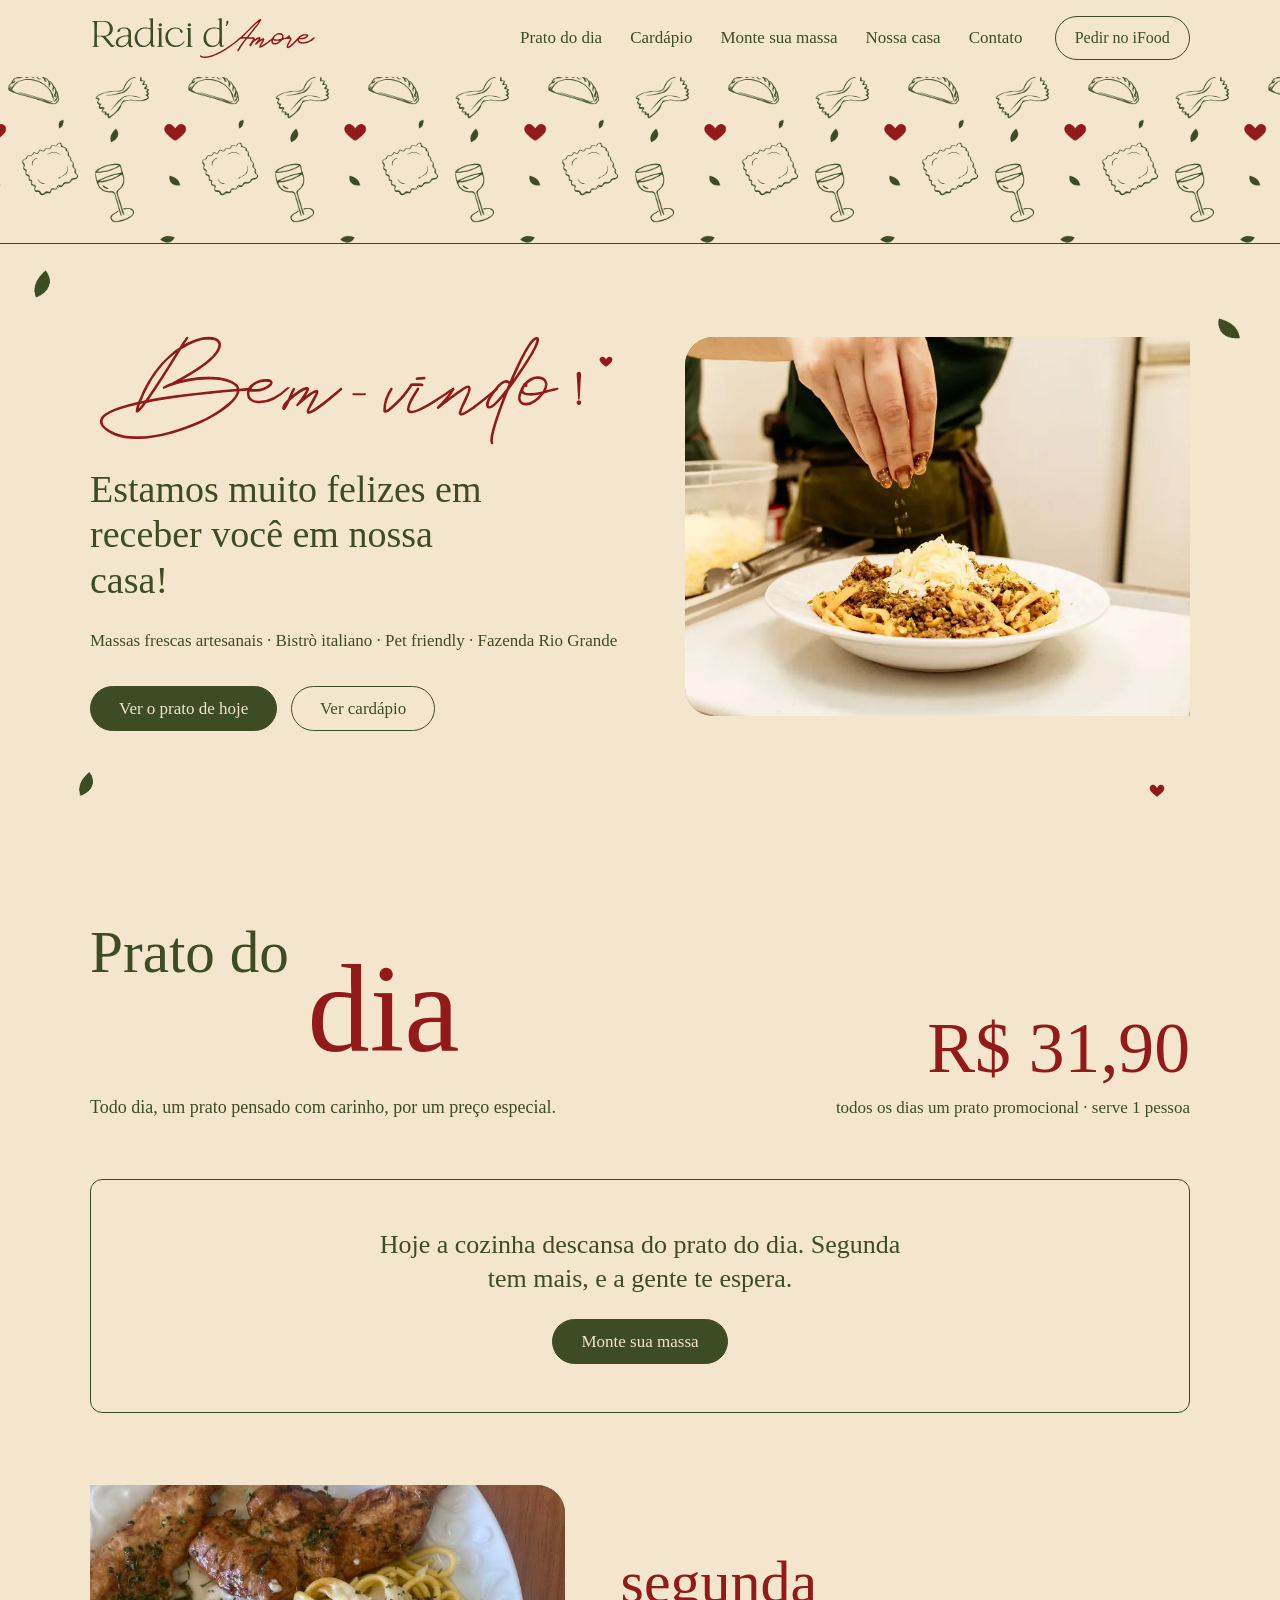
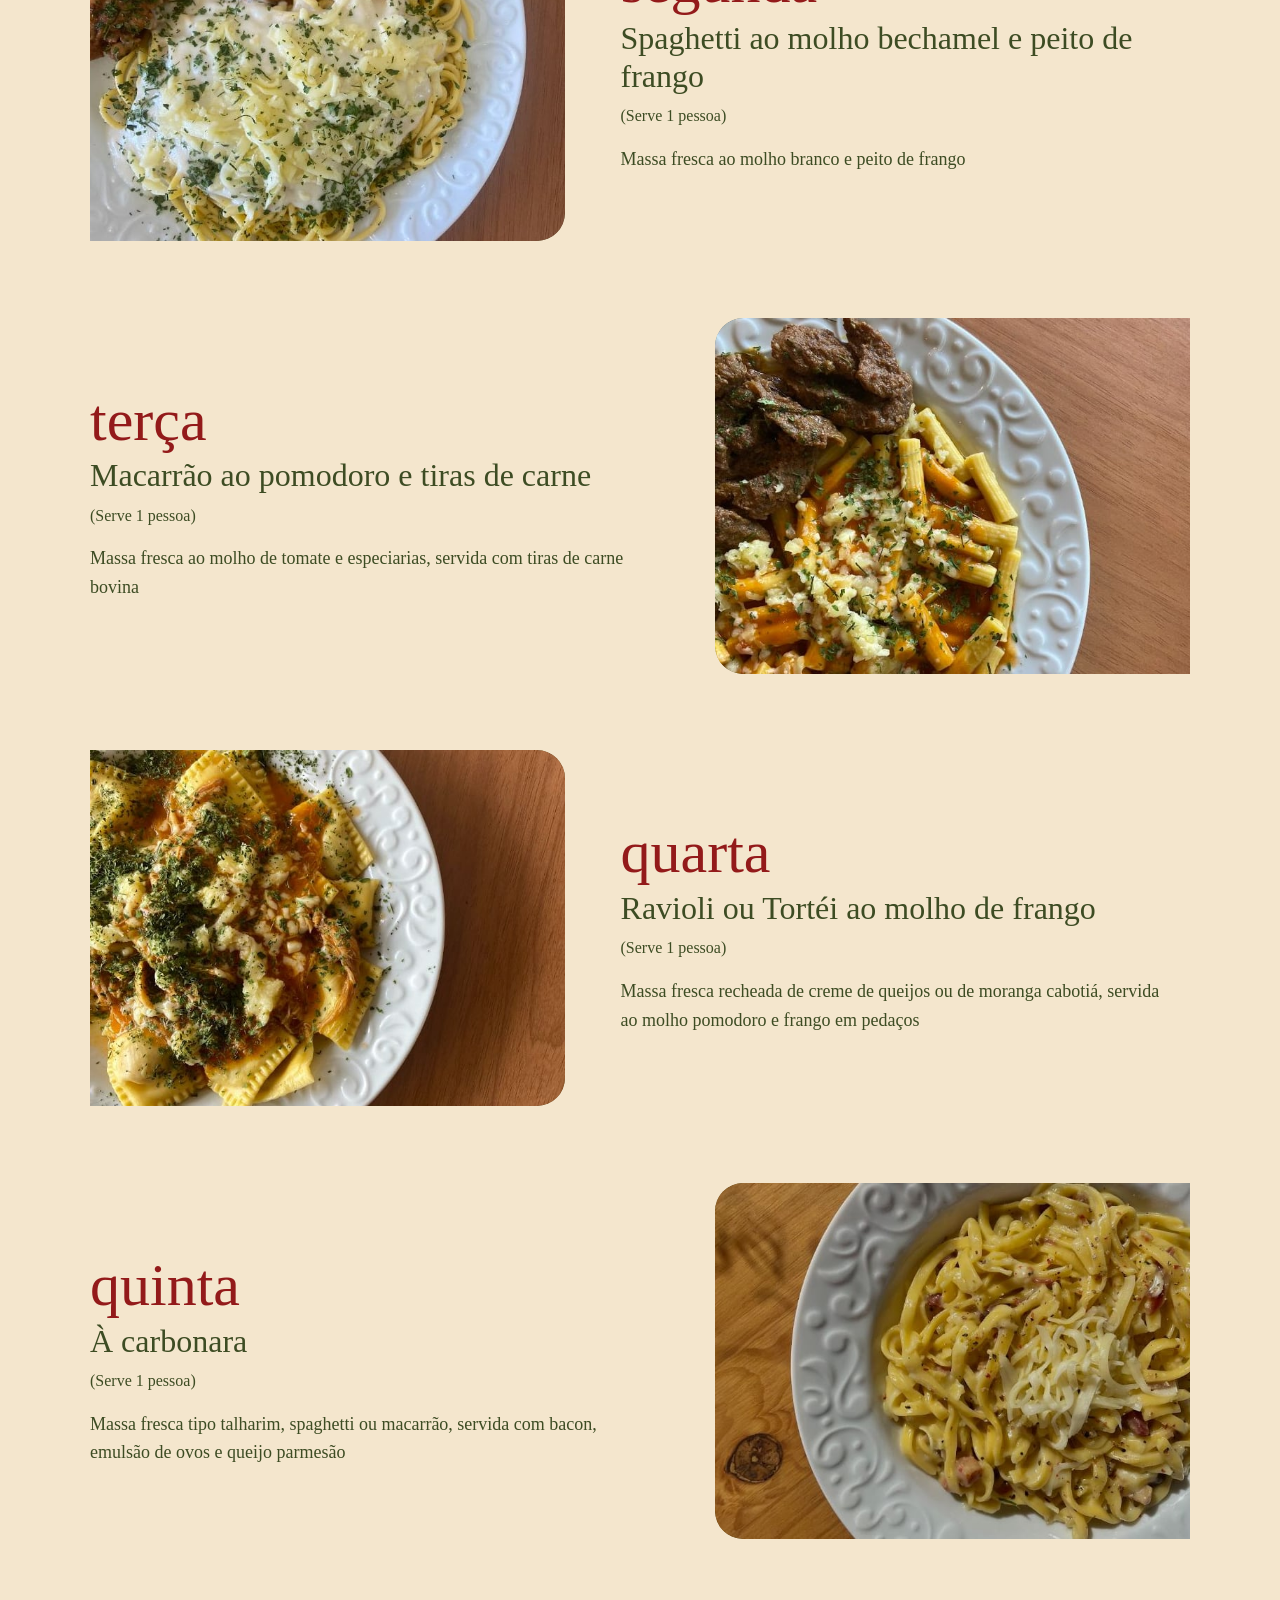
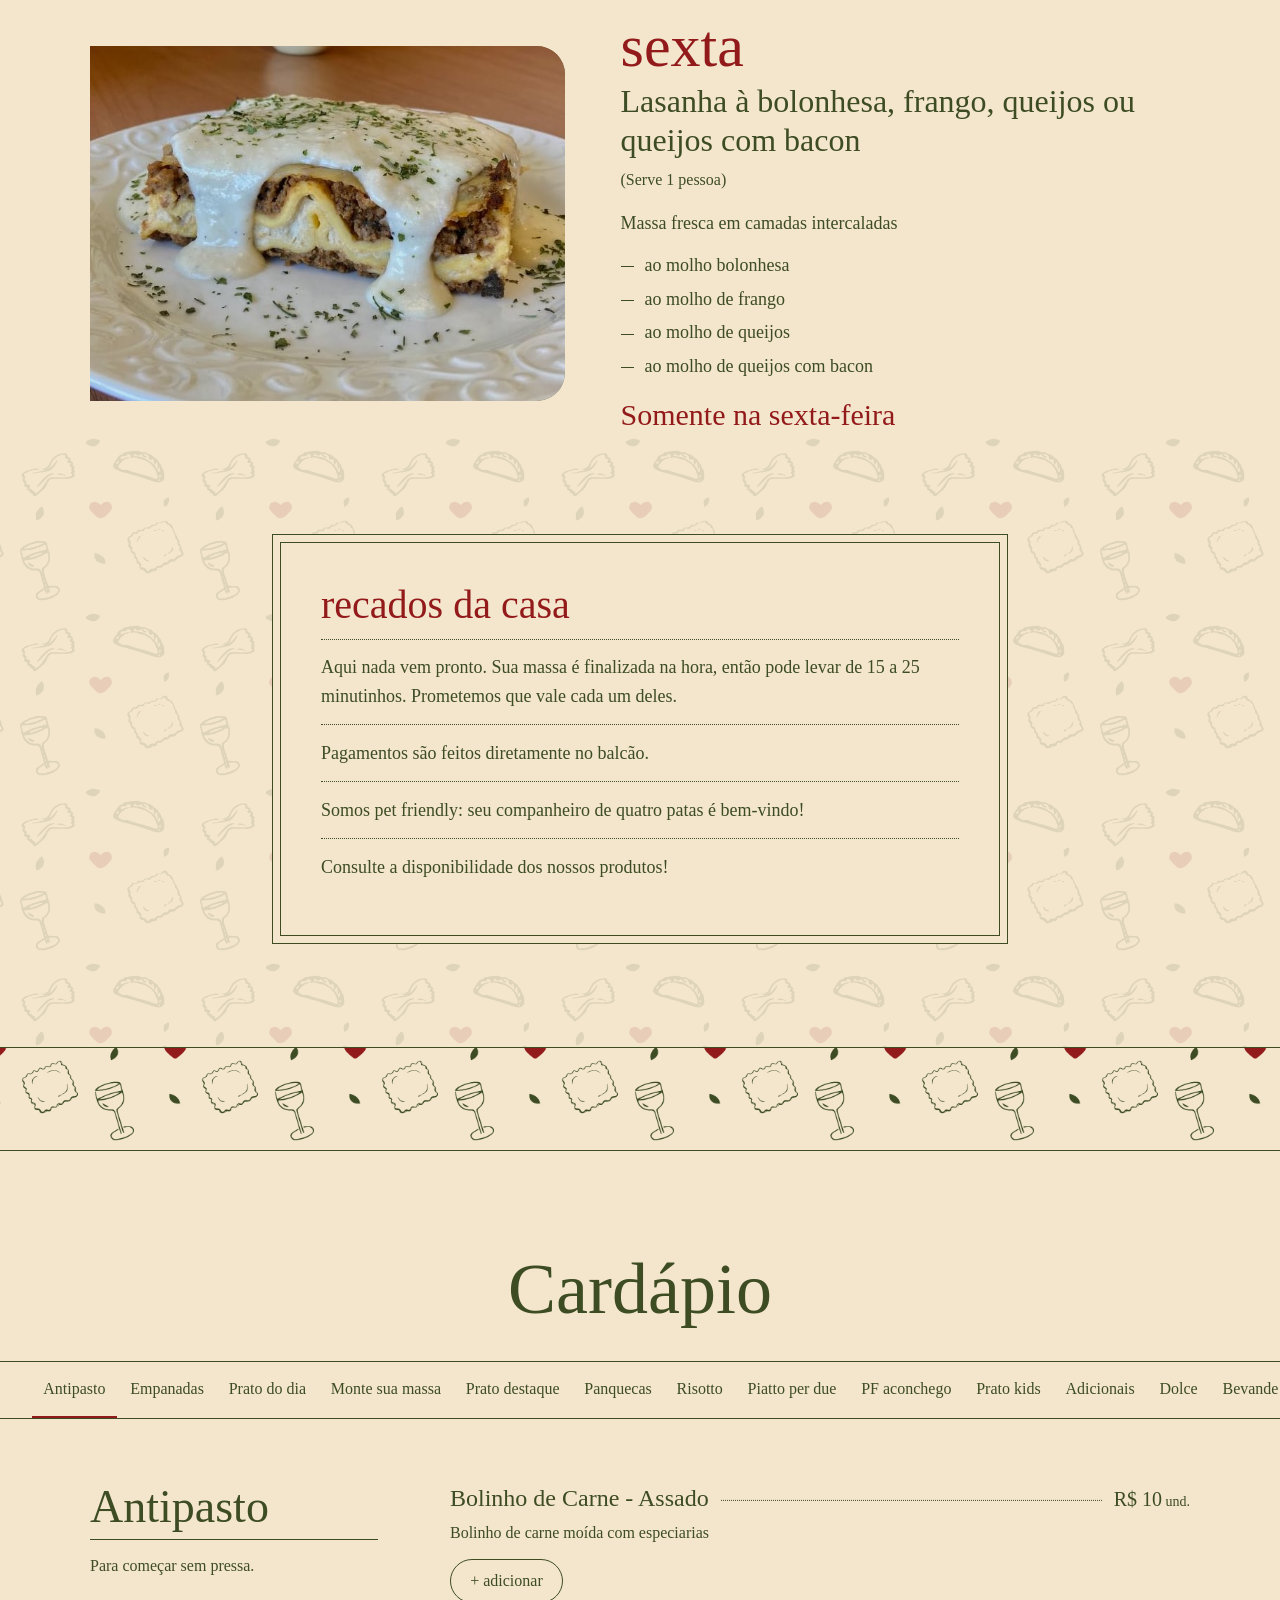
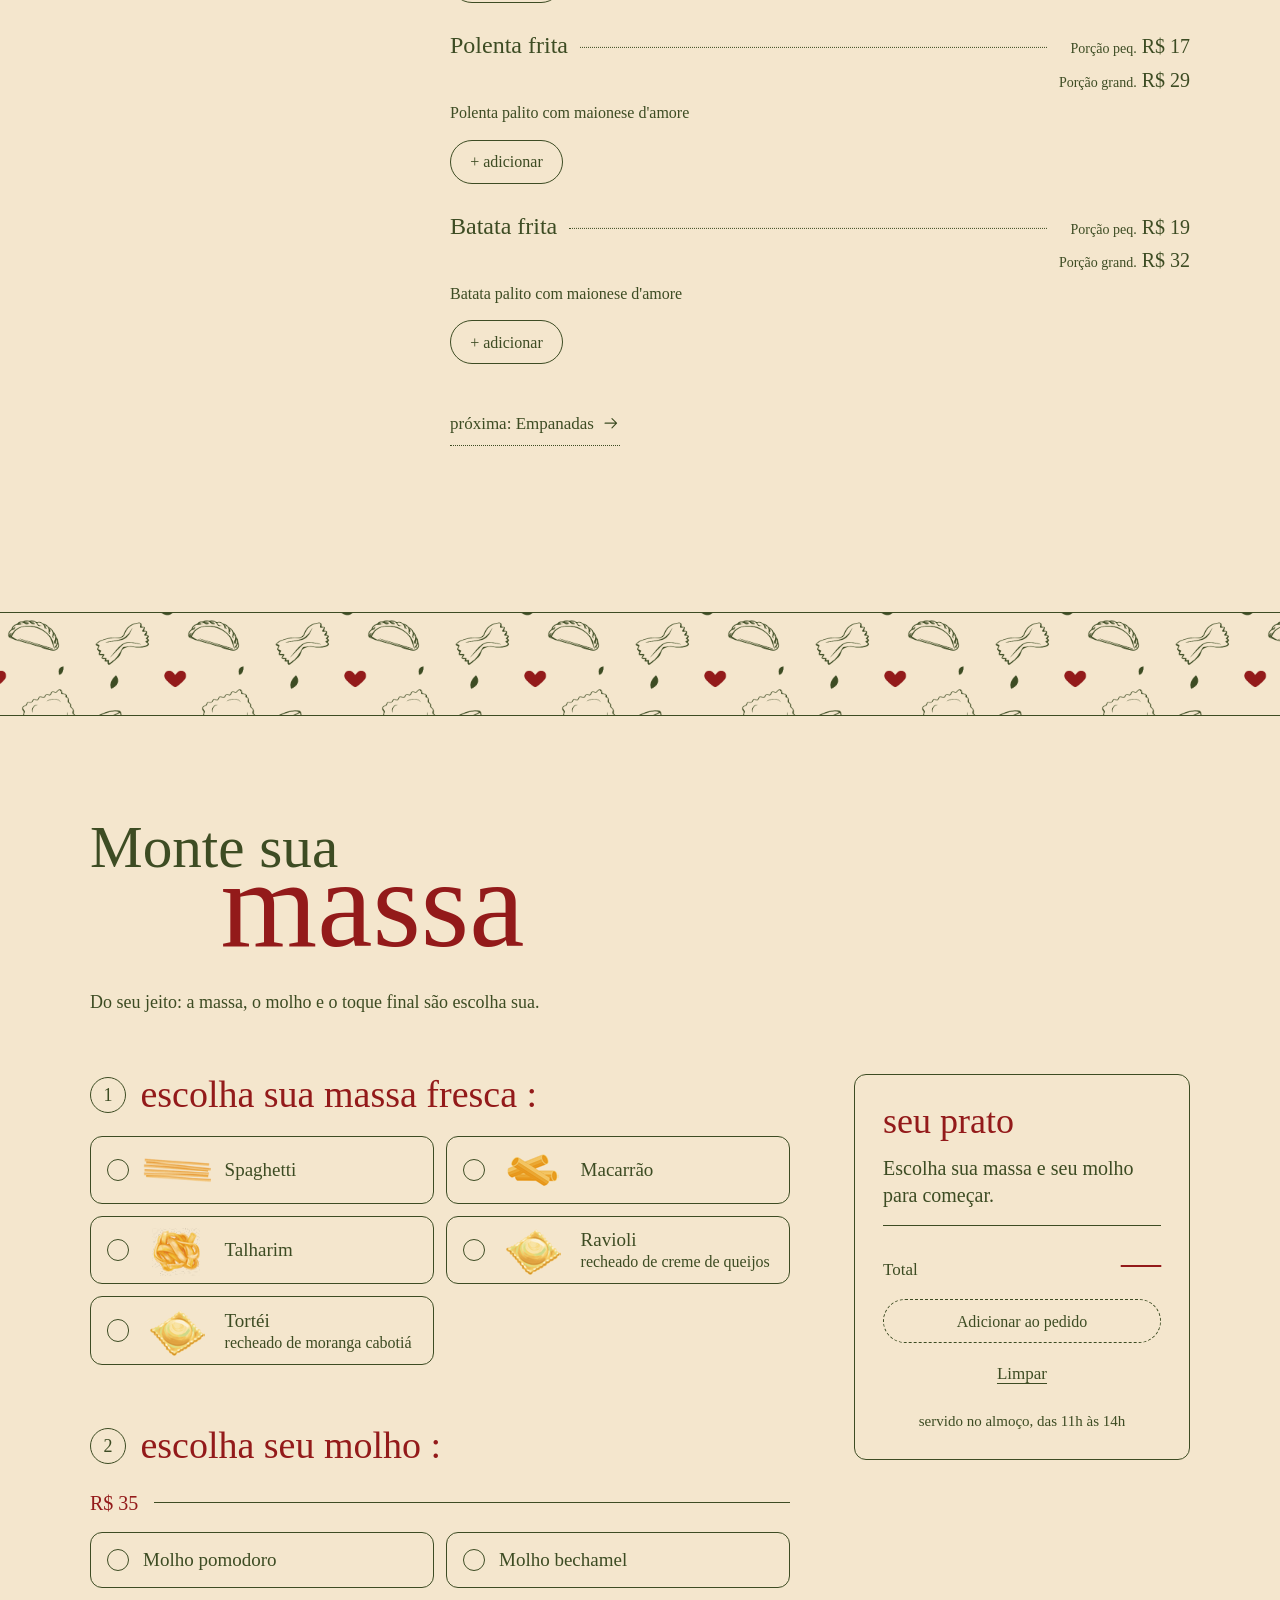
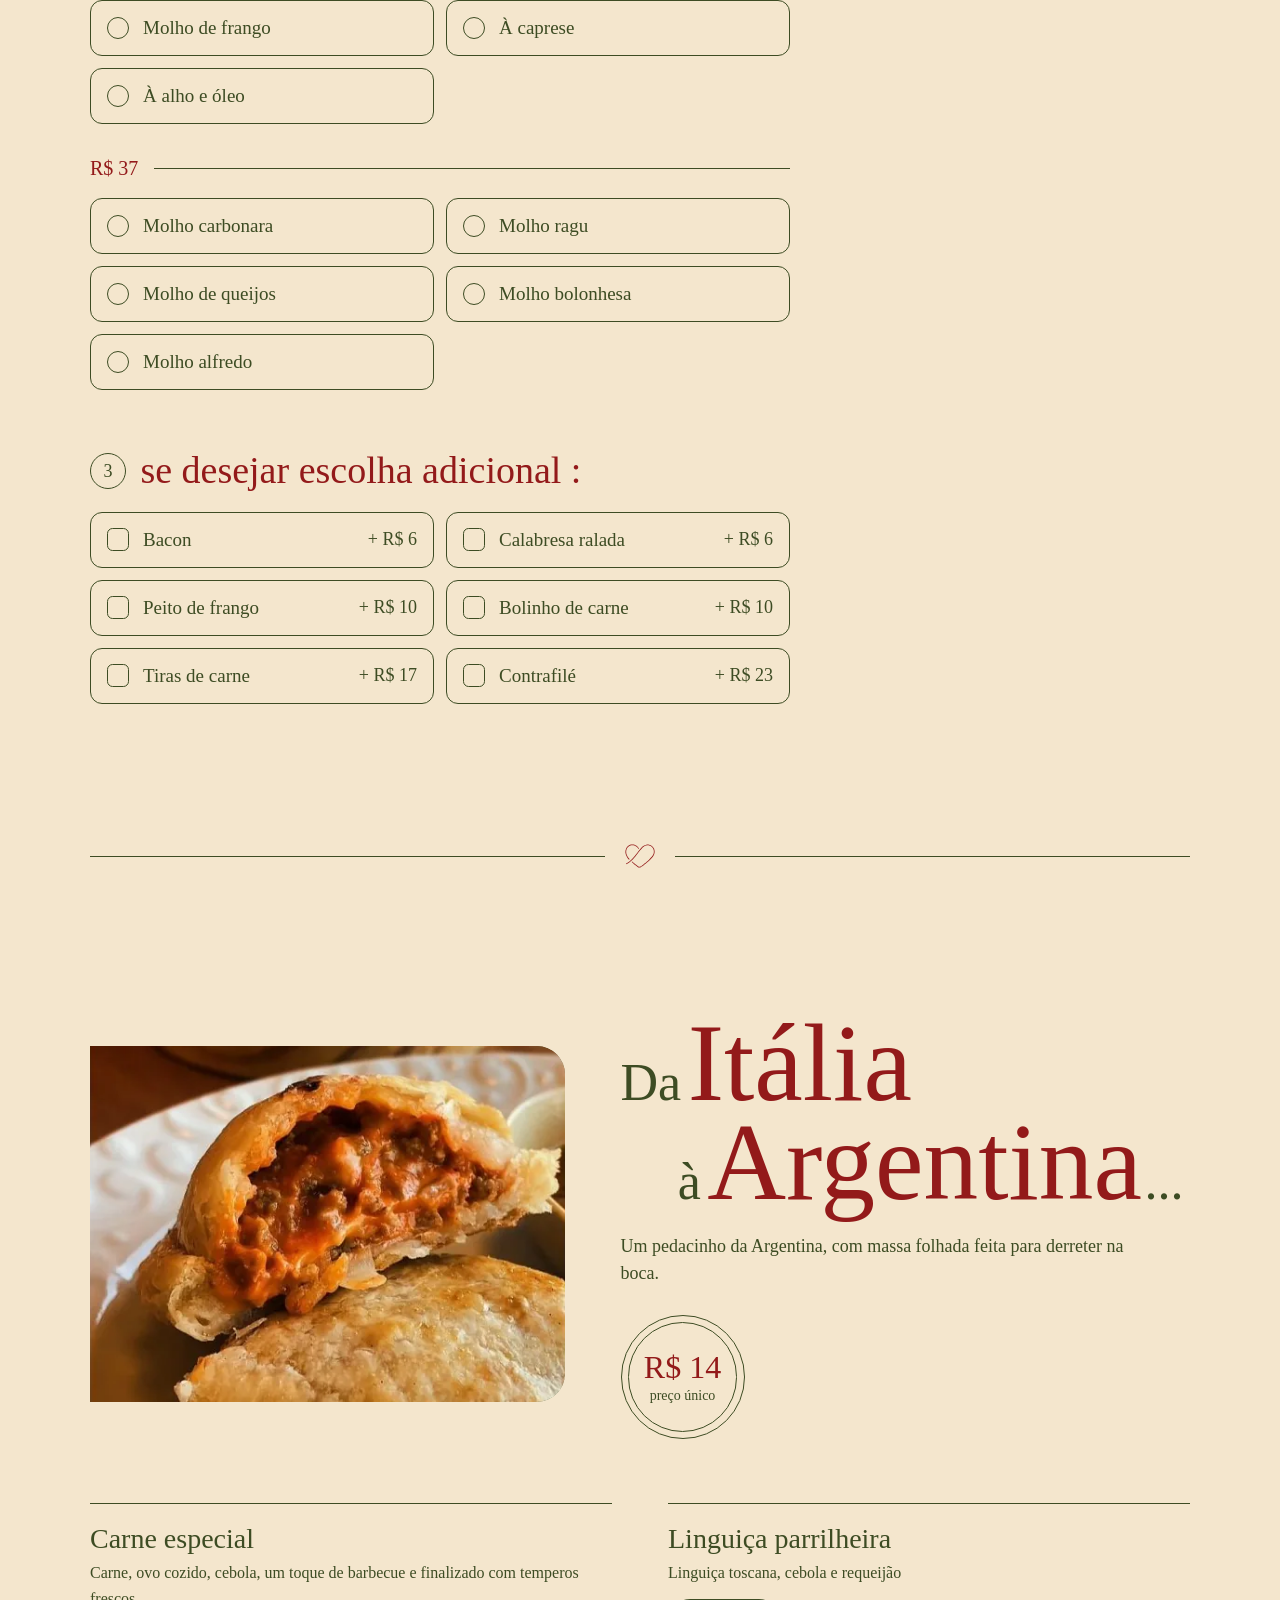
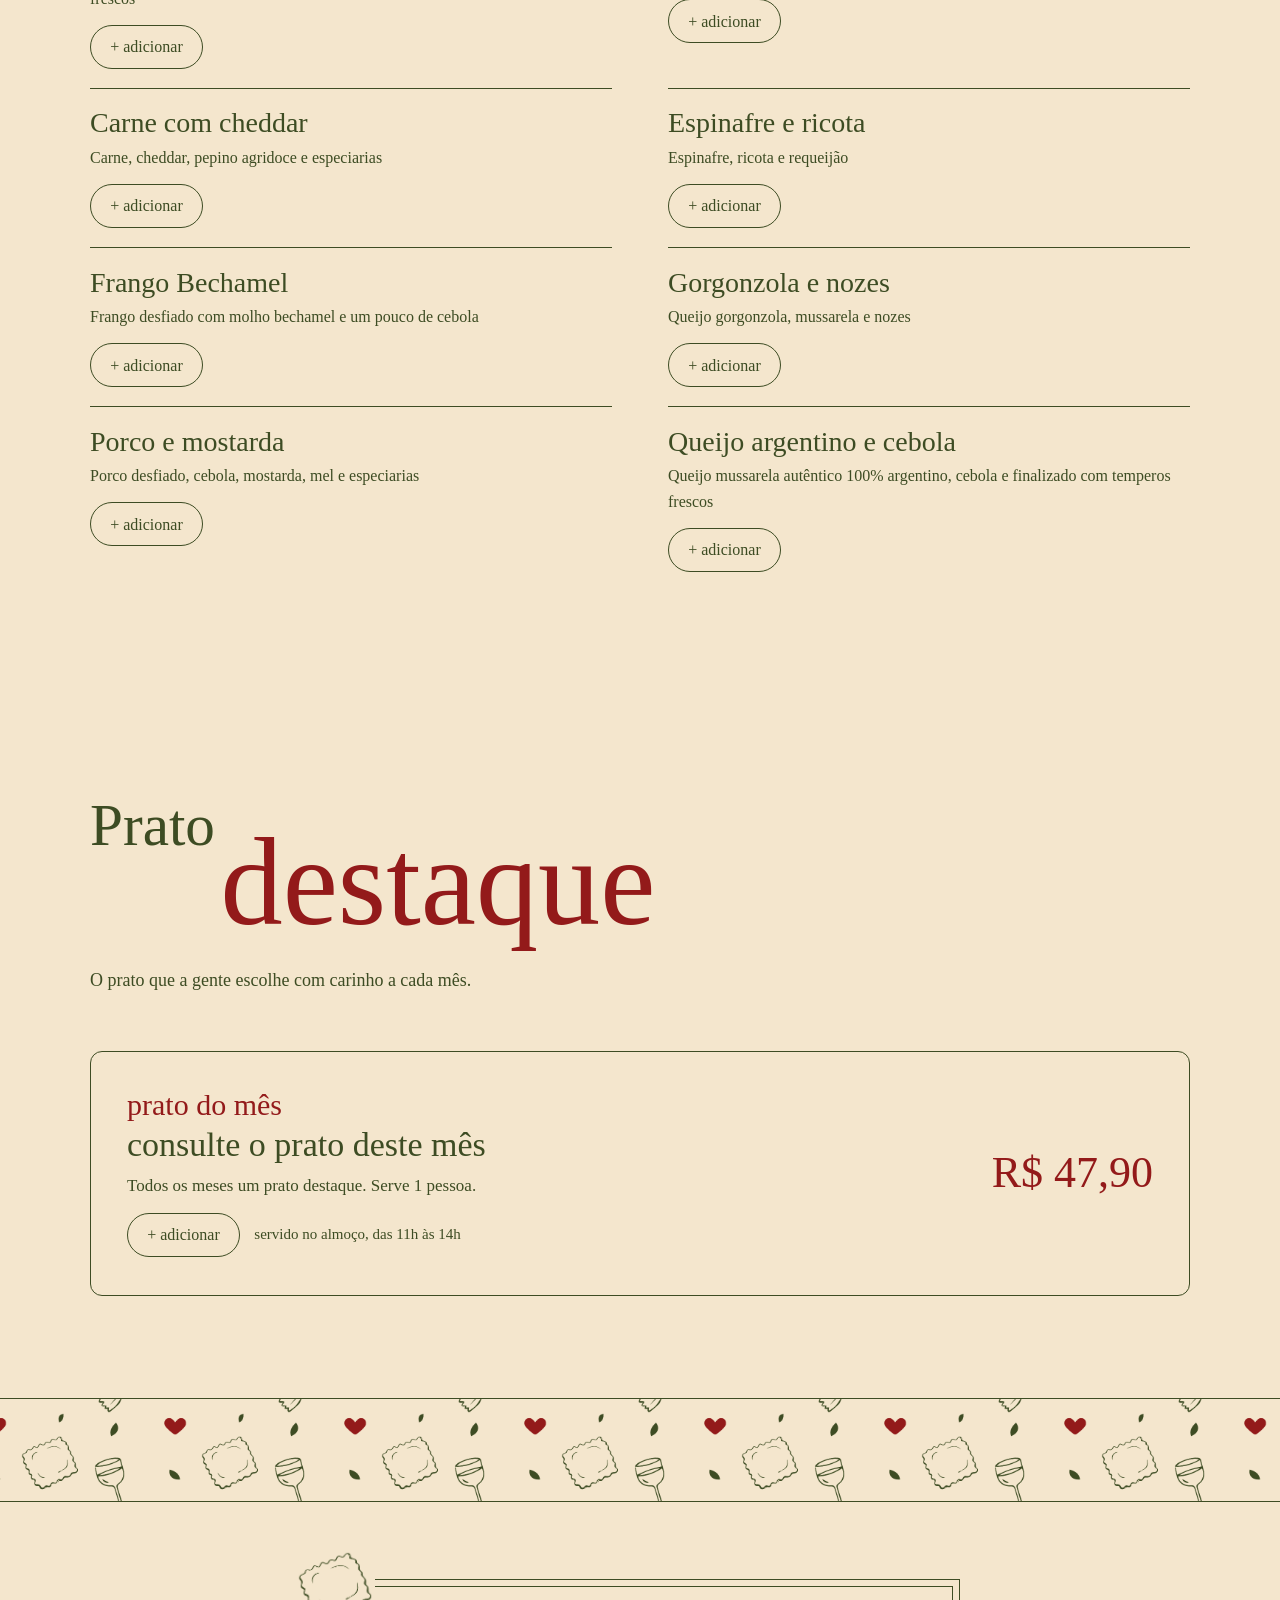
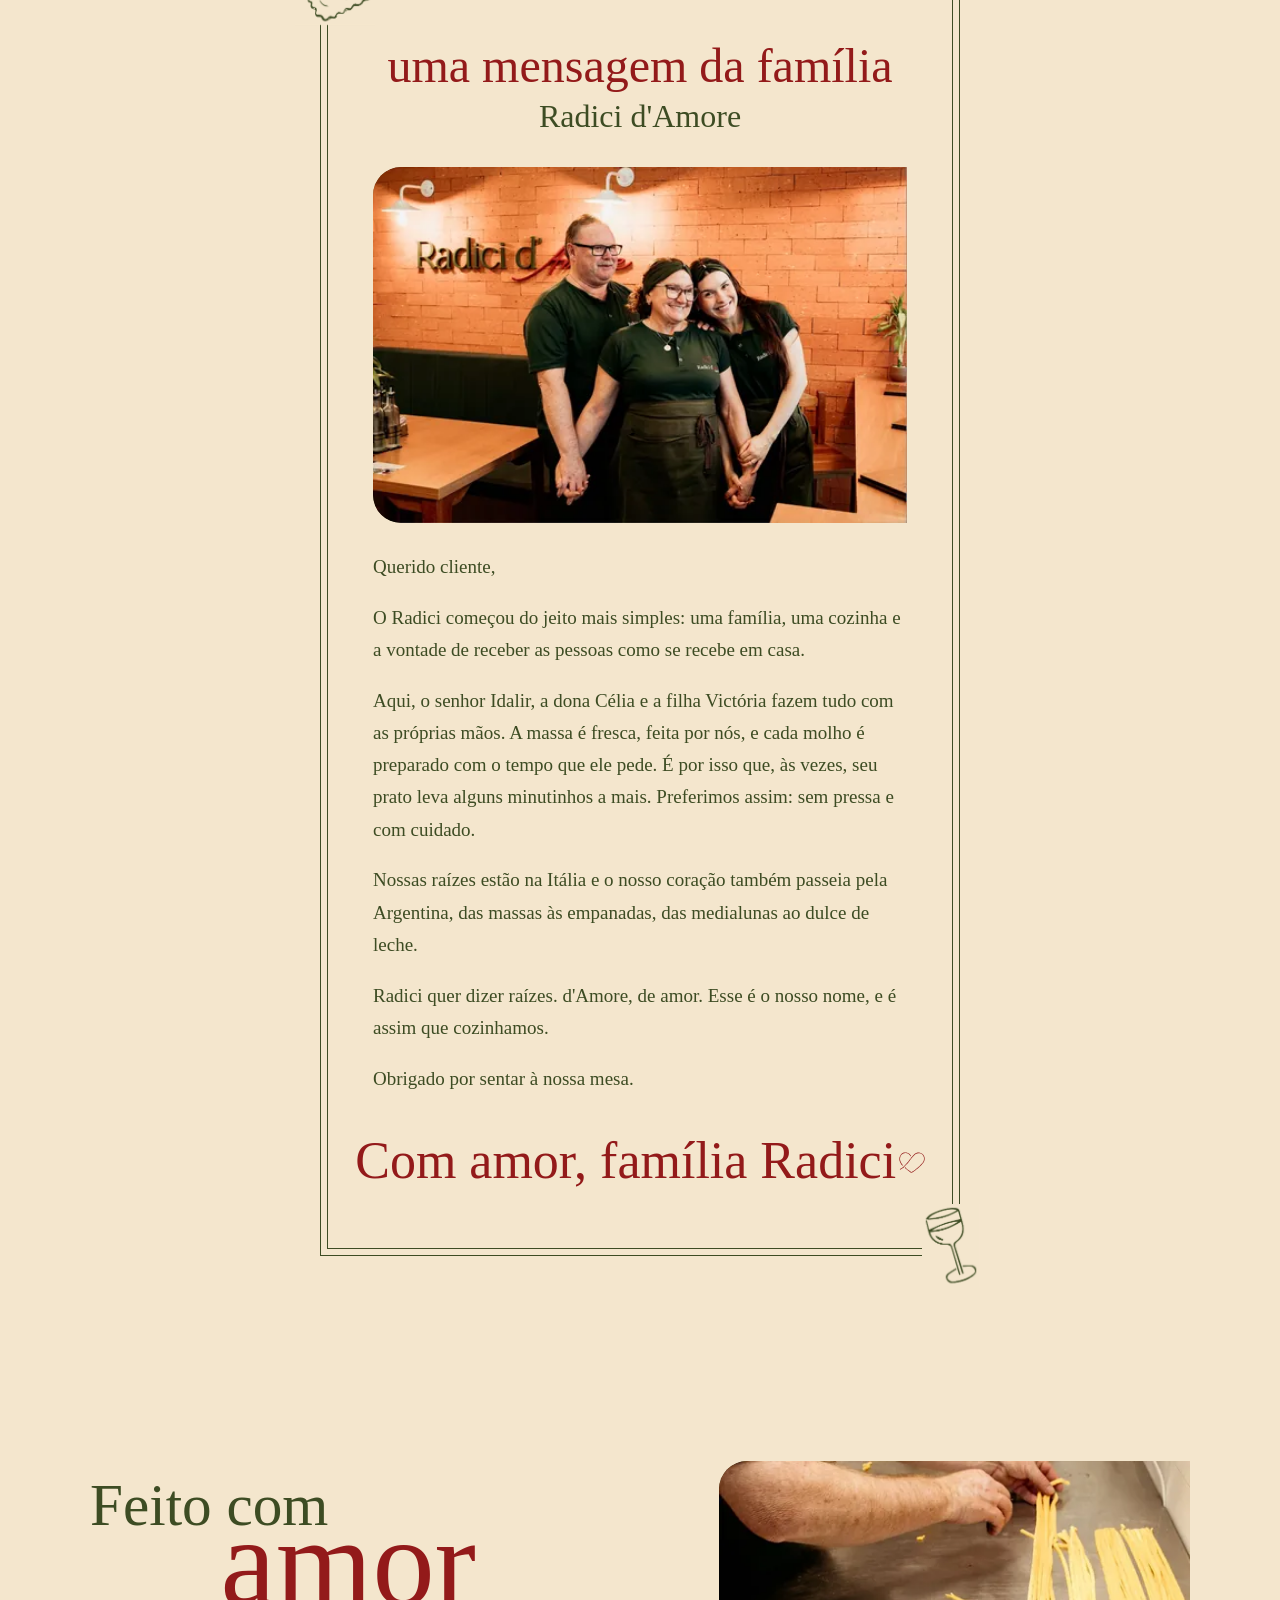
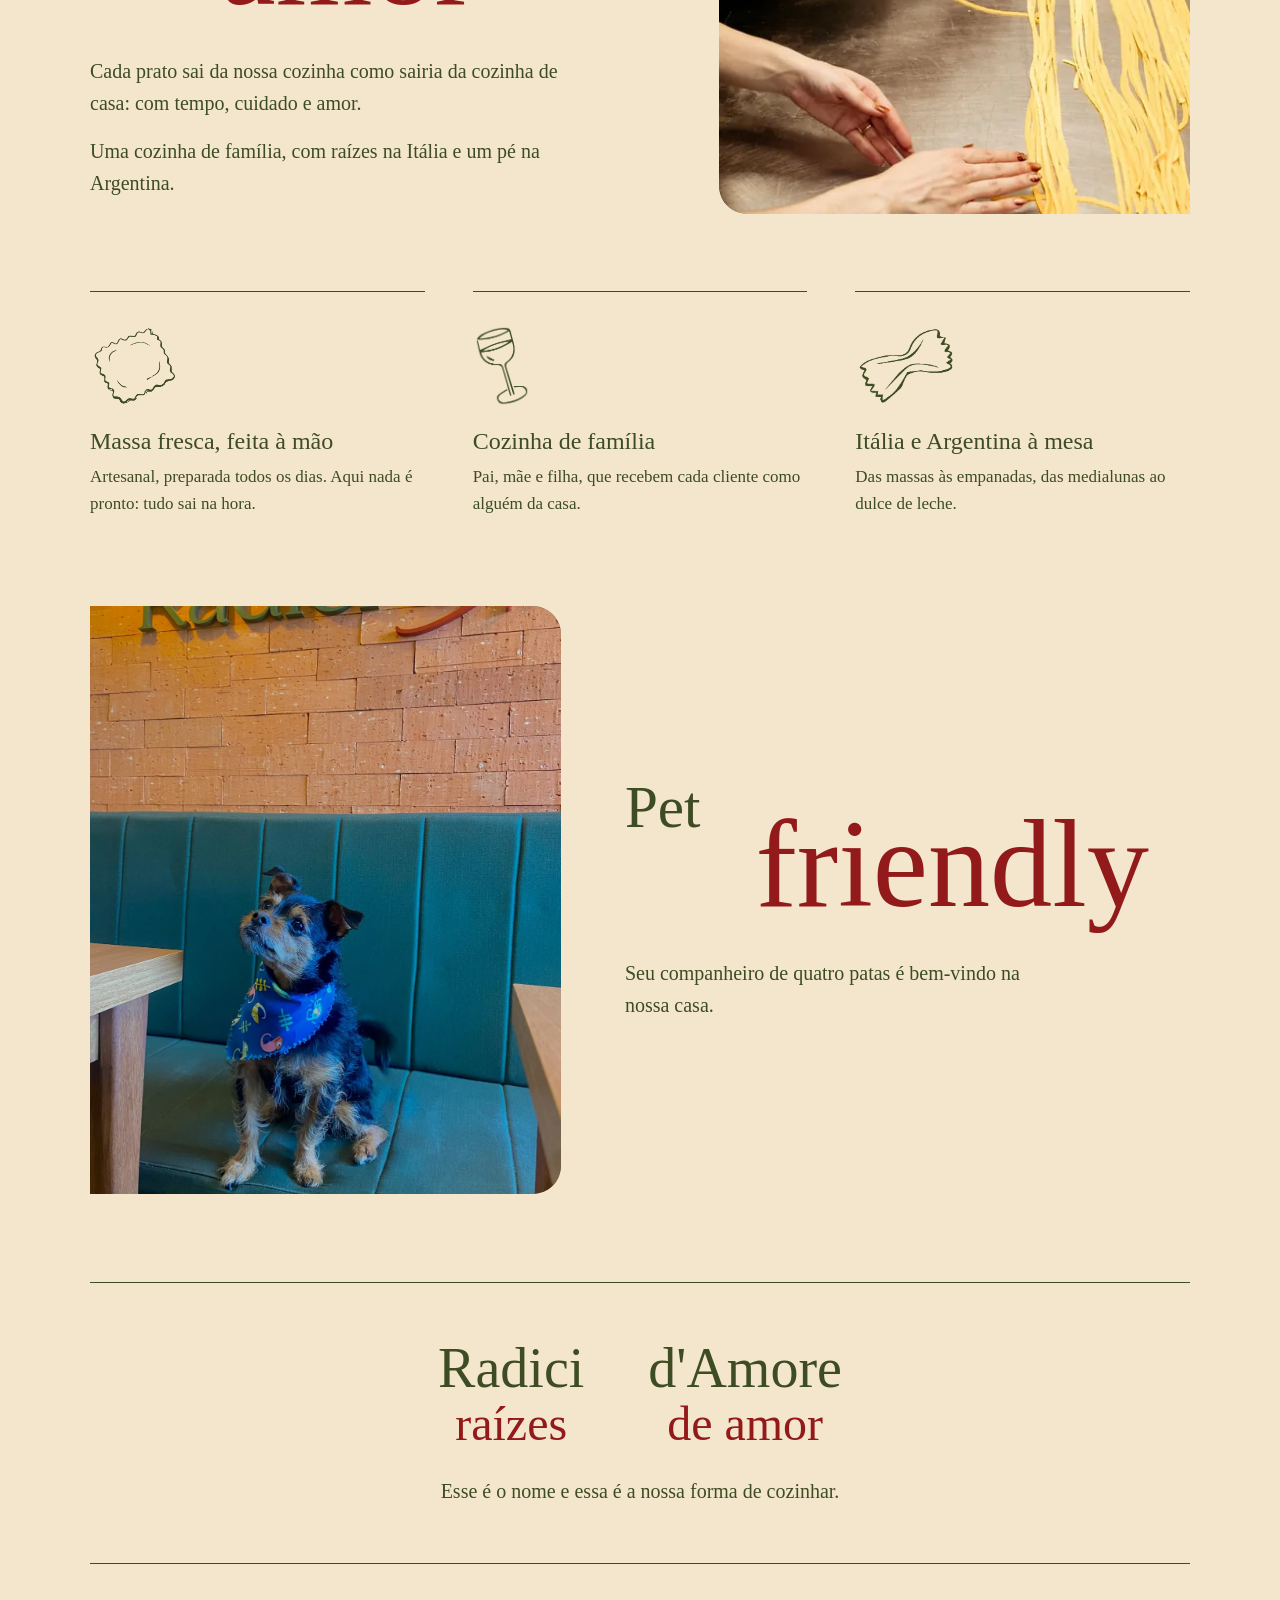
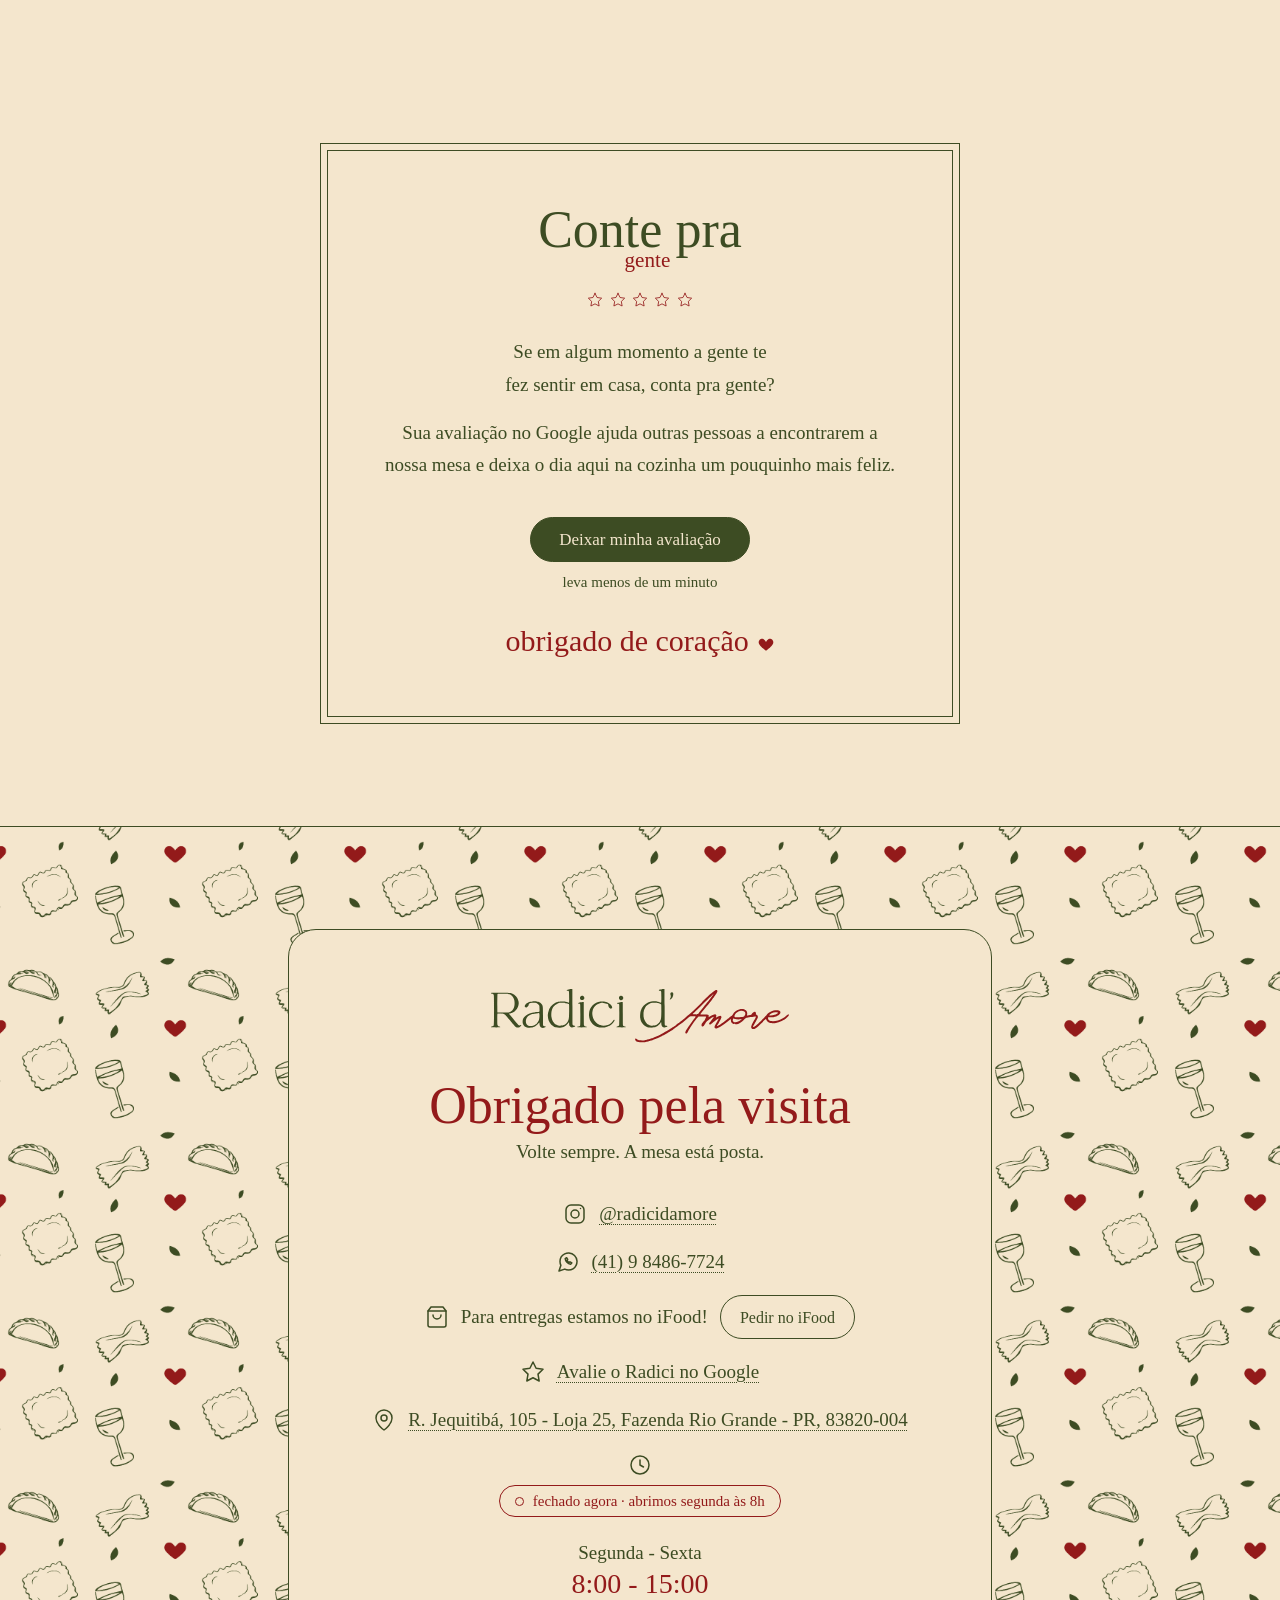
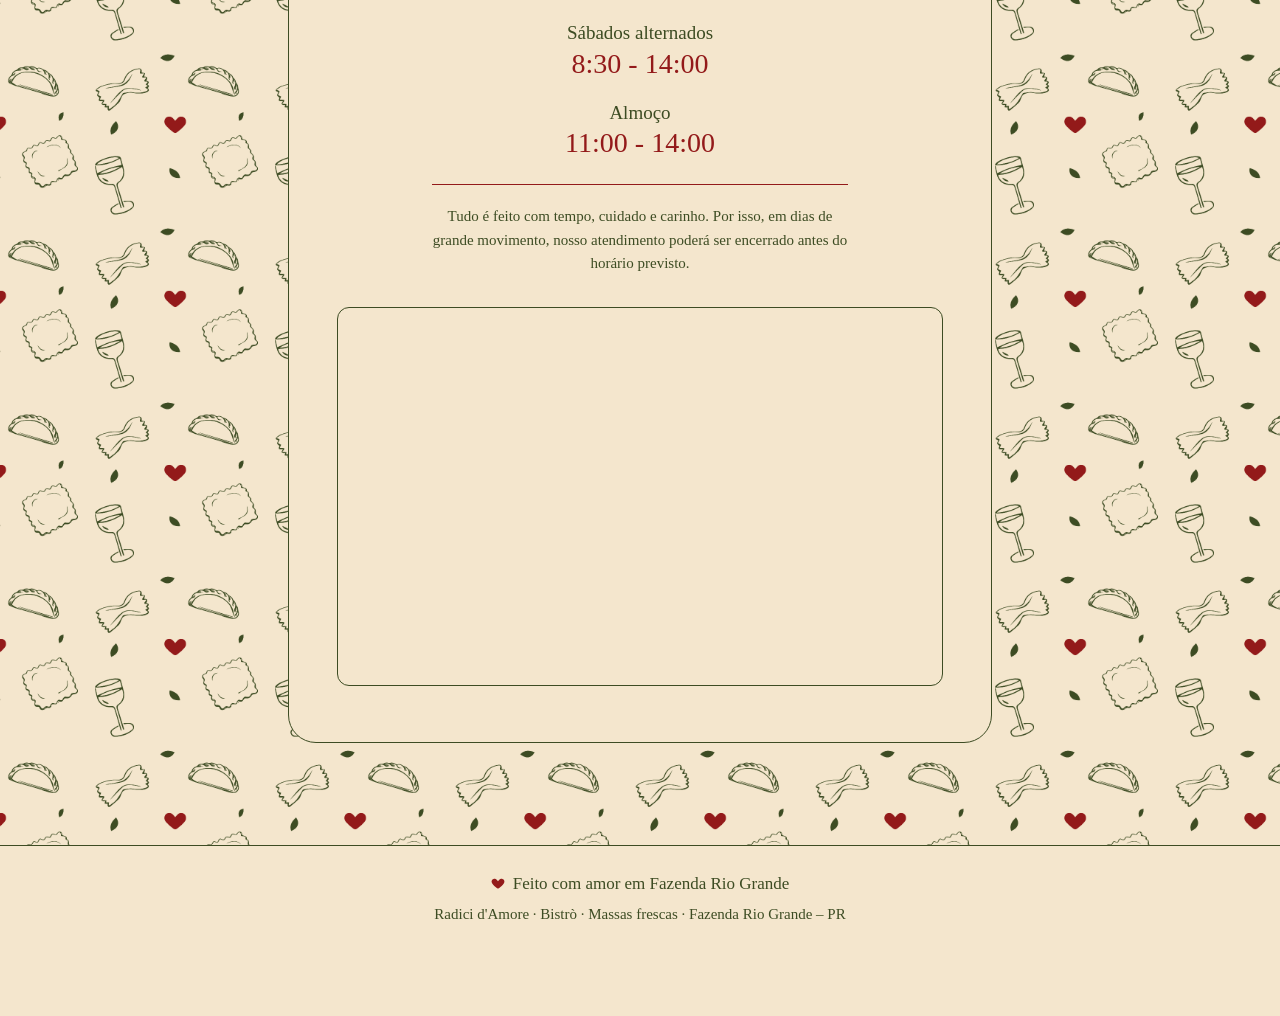
==== commit bb86faf9: "Finalização do site Radici d'Amore: PF disponível de segunda a sexta Co-Authored-By: Claude Sonnet 5" ====
--- a/index.html
+++ b/index.html
@@ -7,7 +7,7 @@
   <meta name="theme-color" content="#F4E6CD">
 
   <title>Radici d'Amore · Bistrò de massas frescas em Fazenda Rio Grande</title>
-  <meta name="description" content="Radici d'Amore: bistrô de família em Fazenda Rio Grande (PR), com massas frescas artesanais, prato do dia, empanadas argentinas, risotto e sobremesas feitas à mão. Cozinha ítalo-argentina, feita com amor. Pet friendly.">
+  <meta name="description" content="Radici d'Amore: bistrô de família em Fazenda Rio Grande (PR), com massas frescas artesanais, prato do dia, empanadas argentinas, risotto e sobremesas feitas à mão. Cozinha italiana, feita com amor. Pet friendly.">
 
   <!-- URL do site (GitHub Pages). Se trocar de endereço/domínio, atualize aqui, em og:image e no JSON-LD abaixo. -->
   <link rel="canonical" href="https://cammeo-eng.github.io/radicid-amore/">
@@ -52,7 +52,7 @@
     "@context": "https://schema.org",
     "@type": "Restaurant",
     "name": "Radici d'Amore",
-    "description": "Bistrô de massas frescas artesanais, com cozinha ítalo-argentina, em Fazenda Rio Grande (PR).",
+    "description": "Bistrô de massas frescas artesanais, com cozinha italiana, em Fazenda Rio Grande (PR).",
     "servesCuisine": ["Italiana", "Argentina"],
     "telephone": "+55 41 98486-7724",
     "url": "https://cammeo-eng.github.io/radicid-amore/",
@@ -156,7 +156,7 @@
             <span class="sr-only"> ao Radici d'Amore, bistrô de massas frescas em Fazenda Rio Grande</span>
           </h1>
           <p class="hero__lead">Estamos muito felizes em receber você em nossa casa!</p>
-          <p class="hero__linha">Massas frescas artesanais · Bistrò ítalo-argentino · Pet friendly · Fazenda Rio Grande</p>
+          <p class="hero__linha">Massas frescas artesanais · Bistrò italiano · Pet friendly · Fazenda Rio Grande</p>
           <div class="hero__acoes">
             <a class="btn btn--cheio" href="#prato-do-dia">Ver o prato de hoje</a>
             <a class="btn btn--contorno" href="#cardapio">Ver cardápio</a>
@@ -189,51 +189,33 @@
       </div>
     </section>
 
-    <!-- Divisor com o coraçãozinho (1 dos 5 da casa) -->
-    <div class="contido">
-      <div class="divisor" aria-hidden="true">
-        <span class="divisor__linha"></span>
-        <img class="coracao coracao--linha" src="assets/coracao-linha.svg" width="30" height="24" alt="">
-        <span class="divisor__linha"></span>
-      </div>
-    </div>
-
-    <!-- ============ DA ITÁLIA À ARGENTINA · EMPANADAS ============ -->
-    <section class="secao secao--empanadas" id="empanadas" aria-labelledby="empanadas-titulo">
-      <div class="contido">
-        <div class="empanadas__topo">
-          <figure class="foto foto--esq empanadas__foto reveal" data-foto style="--ar:4/3">
-            <div class="foto__vazio" aria-hidden="true"><div class="foto__vazio-in"><span class="foto__nome">empanadas</span></div></div>
-            <img class="foto__img" src="fotos/empanadas-511.webp" srcset="fotos/empanadas-400.webp 400w, fotos/empanadas-511.webp 511w" sizes="(min-width: 48rem) 460px, 100vw" width="511" height="383" alt="Empanada argentina de massa folhada aberta, com recheio de carne e molho, sobre um prato branco" loading="lazy" decoding="async">
-          </figure>
-
-          <div class="empanadas__cab reveal">
-            <h2 class="titulo-assinatura titulo-assinatura--duplo" id="empanadas-titulo">
-              <span class="ta-linha"><span class="ta-fonde">Da</span> <span class="ta-astina">Itália</span></span>
-              <span class="ta-linha"><span class="ta-fonde">à</span> <span class="ta-astina">Argentina</span><span class="ta-fonde ta-reticencias">...</span></span>
-              <span class="sr-only"> Empanadas Argentinas</span>
-            </h2>
-            <p class="abertura empanadas__lead">Um pedacinho da Argentina, com massa folhada feita para derreter na boca.</p>
-            <div class="selo-preco" role="group" aria-label="Preço único: cada empanada">
-              <span class="selo-preco__valor" data-preco-cat="Da Itália à Argentina: Empanadas Argentinas"></span>
-              <span class="selo-preco__rot">preço único</span>
-            </div>
-          </div>
-        </div>
-
-        <ul class="empanadas__lista" id="empanadas-lista"></ul>
-      </div>
-    </section>
-
-    <!-- ============ PRATO DESTAQUE ============ -->
-    <section class="secao secao--destaque" id="destaque" aria-labelledby="destaque-titulo">
-      <div class="contido">
-        <header class="secao__cab reveal">
-          <h2 class="titulo-assinatura" id="destaque-titulo"><span class="ta-fonde">Prato</span> <span class="ta-astina">destaque</span></h2>
-          <p class="abertura">O prato que a gente escolhe com carinho a cada mês.</p>
-        </header>
-
-        <article class="prato-mes reveal" id="prato-mes"></article>
+    <!-- ============ RECADOS DA CASA ============ -->
+    <section class="secao secao--recados" id="recados" aria-labelledby="recados-titulo">
+      <div class="contido">
+        <div class="bilhete reveal">
+          <h2 class="bilhete__titulo" id="recados-titulo">recados da casa</h2>
+          <ul class="bilhete__lista">
+            <li>Aqui nada vem pronto. Sua massa é finalizada na hora, então pode levar de 15 a 25 minutinhos. Prometemos que vale cada um deles.</li>
+            <li>Pagamentos são feitos diretamente no balcão.</li>
+            <li>Somos pet friendly: seu companheiro de quatro patas é bem-vindo!</li>
+            <li>Consulte a disponibilidade dos nossos produtos!</li>
+          </ul>
+        </div>
+      </div>
+    </section>
+
+    <div class="faixa-padrao faixa-padrao--fina" aria-hidden="true"></div>
+
+    <!-- ============ CARDÁPIO COMPLETO ============ -->
+    <section class="secao secao--cardapio" id="cardapio" aria-labelledby="cardapio-titulo">
+      <div class="contido">
+        <h2 class="cardapio__titulo reveal" id="cardapio-titulo">Cardápio</h2>
+      </div>
+      <nav class="chips" id="chips" aria-label="Categorias do cardápio">
+        <ul class="chips__lista contido" id="chips-lista"></ul>
+      </nav>
+      <div class="contido">
+        <div class="cardapio__lista" id="cardapio-lista"></div>
       </div>
     </section>
 
@@ -286,18 +268,51 @@
       </div>
     </section>
 
-    <div class="faixa-padrao faixa-padrao--fina" aria-hidden="true"></div>
-
-    <!-- ============ CARDÁPIO COMPLETO ============ -->
-    <section class="secao secao--cardapio" id="cardapio" aria-labelledby="cardapio-titulo">
-      <div class="contido">
-        <h2 class="cardapio__titulo reveal" id="cardapio-titulo">Cardápio</h2>
-      </div>
-      <nav class="chips" id="chips" aria-label="Categorias do cardápio">
-        <ul class="chips__lista contido" id="chips-lista"></ul>
-      </nav>
-      <div class="contido">
-        <div class="cardapio__lista" id="cardapio-lista"></div>
+    <!-- Divisor com o coraçãozinho (1 dos 5 da casa) -->
+    <div class="contido">
+      <div class="divisor" aria-hidden="true">
+        <span class="divisor__linha"></span>
+        <img class="coracao coracao--linha" src="assets/coracao-linha.svg" width="30" height="24" alt="">
+        <span class="divisor__linha"></span>
+      </div>
+    </div>
+
+    <!-- ============ DA ITÁLIA À ARGENTINA · EMPANADAS ============ -->
+    <section class="secao secao--empanadas" id="empanadas" aria-labelledby="empanadas-titulo">
+      <div class="contido">
+        <div class="empanadas__topo">
+          <figure class="foto foto--esq empanadas__foto reveal" data-foto style="--ar:4/3">
+            <div class="foto__vazio" aria-hidden="true"><div class="foto__vazio-in"><span class="foto__nome">empanadas</span></div></div>
+            <img class="foto__img" src="fotos/empanadas-511.webp" srcset="fotos/empanadas-400.webp 400w, fotos/empanadas-511.webp 511w" sizes="(min-width: 48rem) 460px, 100vw" width="511" height="383" alt="Empanada argentina de massa folhada aberta, com recheio de carne e molho, sobre um prato branco" loading="lazy" decoding="async">
+          </figure>
+
+          <div class="empanadas__cab reveal">
+            <h2 class="titulo-assinatura titulo-assinatura--duplo" id="empanadas-titulo">
+              <span class="ta-linha"><span class="ta-fonde">Da</span> <span class="ta-astina">Itália</span></span>
+              <span class="ta-linha"><span class="ta-fonde">à</span> <span class="ta-astina">Argentina</span><span class="ta-fonde ta-reticencias">...</span></span>
+              <span class="sr-only"> Empanadas Argentinas</span>
+            </h2>
+            <p class="abertura empanadas__lead">Um pedacinho da Argentina, com massa folhada feita para derreter na boca.</p>
+            <div class="selo-preco" role="group" aria-label="Preço único: cada empanada">
+              <span class="selo-preco__valor" data-preco-cat="Da Itália à Argentina: Empanadas Argentinas"></span>
+              <span class="selo-preco__rot">preço único</span>
+            </div>
+          </div>
+        </div>
+
+        <ul class="empanadas__lista" id="empanadas-lista"></ul>
+      </div>
+    </section>
+
+    <!-- ============ PRATO DESTAQUE ============ -->
+    <section class="secao secao--destaque" id="destaque" aria-labelledby="destaque-titulo">
+      <div class="contido">
+        <header class="secao__cab reveal">
+          <h2 class="titulo-assinatura" id="destaque-titulo"><span class="ta-fonde">Prato</span> <span class="ta-astina">destaque</span></h2>
+          <p class="abertura">O prato que a gente escolhe com carinho a cada mês.</p>
+        </header>
+
+        <article class="prato-mes reveal" id="prato-mes"></article>
       </div>
     </section>
 
@@ -370,11 +385,14 @@
           </li>
         </ul>
 
-        <!-- Pet friendly. A foto é fotos/pet-friendly.jpg (gerada por tools/otimizar-fotos.js a partir de fotos-originais/) -->
+        <!-- Pet friendly. A foto é vertical: fotos/pet-friendly.webp + .jpg (gerados por tools/otimizar-fotos.js a partir de fotos-originais/); o enquadramento é o object-position do CSS (seção 26) -->
         <div class="pet">
-          <figure class="foto foto--esq pet__foto reveal" data-foto style="--ar:4/3">
+          <figure class="foto foto--esq pet__foto reveal" data-foto style="--ar:4/5">
             <div class="foto__vazio" aria-hidden="true"><div class="foto__vazio-in"><span class="foto__nome">pet friendly</span></div></div>
-            <img class="foto__img" src="fotos/pet-friendly.jpg" width="1200" height="900" alt="Cachorrinho preto e caramelo sentado numa cadeira de madeira do Radici d'Amore, sobre uma toalha listrada de azul e branco" loading="lazy" decoding="async">
+            <picture>
+              <source type="image/webp" srcset="fotos/pet-friendly.webp">
+              <img class="foto__img" src="fotos/pet-friendly.jpg" width="1200" height="1600" alt="Cachorrinho de bandana azul sentado no banco do Radici d'Amore, um bistrô pet friendly" loading="lazy" decoding="async">
+            </picture>
           </figure>
           <div class="pet__texto reveal">
             <h3 class="titulo-assinatura"><span class="ta-fonde">Pet</span> <span class="ta-astina">friendly</span></h3>
@@ -386,21 +404,6 @@
           <p class="nome-significado__par"><span class="nome-significado__nome">Radici</span> <span class="nome-significado__trad">raízes</span></p>
           <p class="nome-significado__par"><span class="nome-significado__nome">d'Amore</span> <span class="nome-significado__trad">de amor</span></p>
           <p class="nome-significado__texto">Esse é o nome e essa é a nossa forma de cozinhar.</p>
-        </div>
-      </div>
-    </section>
-
-    <!-- ============ RECADOS DA CASA ============ -->
-    <section class="secao secao--recados" id="recados" aria-labelledby="recados-titulo">
-      <div class="contido">
-        <div class="bilhete reveal">
-          <h2 class="bilhete__titulo" id="recados-titulo">recados da casa</h2>
-          <ul class="bilhete__lista">
-            <li>Aqui nada vem pronto. Sua massa é finalizada na hora, então pode levar de 15 a 25 minutinhos. Prometemos que vale cada um deles.</li>
-            <li>Pagamentos são feitos diretamente no balcão.</li>
-            <li>Somos pet friendly: seu companheiro de quatro patas é bem-vindo!</li>
-            <li>Consulte a disponibilidade dos nossos produtos!</li>
-          </ul>
         </div>
       </div>
     </section>
--- a/css/style.css
+++ b/css/style.css
@@ -20,6 +20,9 @@
                                   22. Horários (rodapé, selo de status)
                                   23. Marca (fotos, símbolo, textura)
                                   24. Conte pra gente (convite para avaliar)
+                                  25. Pimenta (Monte sua massa)
+                                  26. Foto do pet (enquadramento vertical)
+                                  27. Item indisponível hoje (sacola)
    ========================================================================== */
 
 
@@ -1282,3 +1285,24 @@
 .convite__nota { font-size: 0.9375rem; line-height: 1.3; }
 .convite .assinatura { margin-top: 2rem; }
 .convite .assinatura__texto { font-size: clamp(1.5rem, 6.4vw, 1.875rem); line-height: 1.15; }   /* cabe numa linha no celular */
+
+
+/* ==========================================================================
+   25. PIMENTA no Monte sua massa
+   Só o respiro entre a lista de molhos e o grupo; o resto reaproveita .grupo, .opcoes e .erro.
+   ========================================================================== */
+.grupo--pimenta { margin-top: 1.75rem; }
+
+
+/* ==========================================================================
+   26. FOTO DO PET (vertical)
+   A foto inteira é 3:4; o quadro mostra a parte de baixo (cachorrinho inteiro, com um pedaço do letreiro no alto).
+   ========================================================================== */
+.pet__foto .foto__img { object-position: center 65%; }
+
+
+/* ==========================================================================
+   27. ITEM INDISPONÍVEL HOJE na sacola (ex.: PF aconchego no sábado)
+   Só marca o nome e o valor em vinho; a frase de aviso reaproveita .erro.
+   ========================================================================== */
+.linha--indisponivel .linha__nome, .linha--indisponivel .linha__valor { color: var(--vinho); }
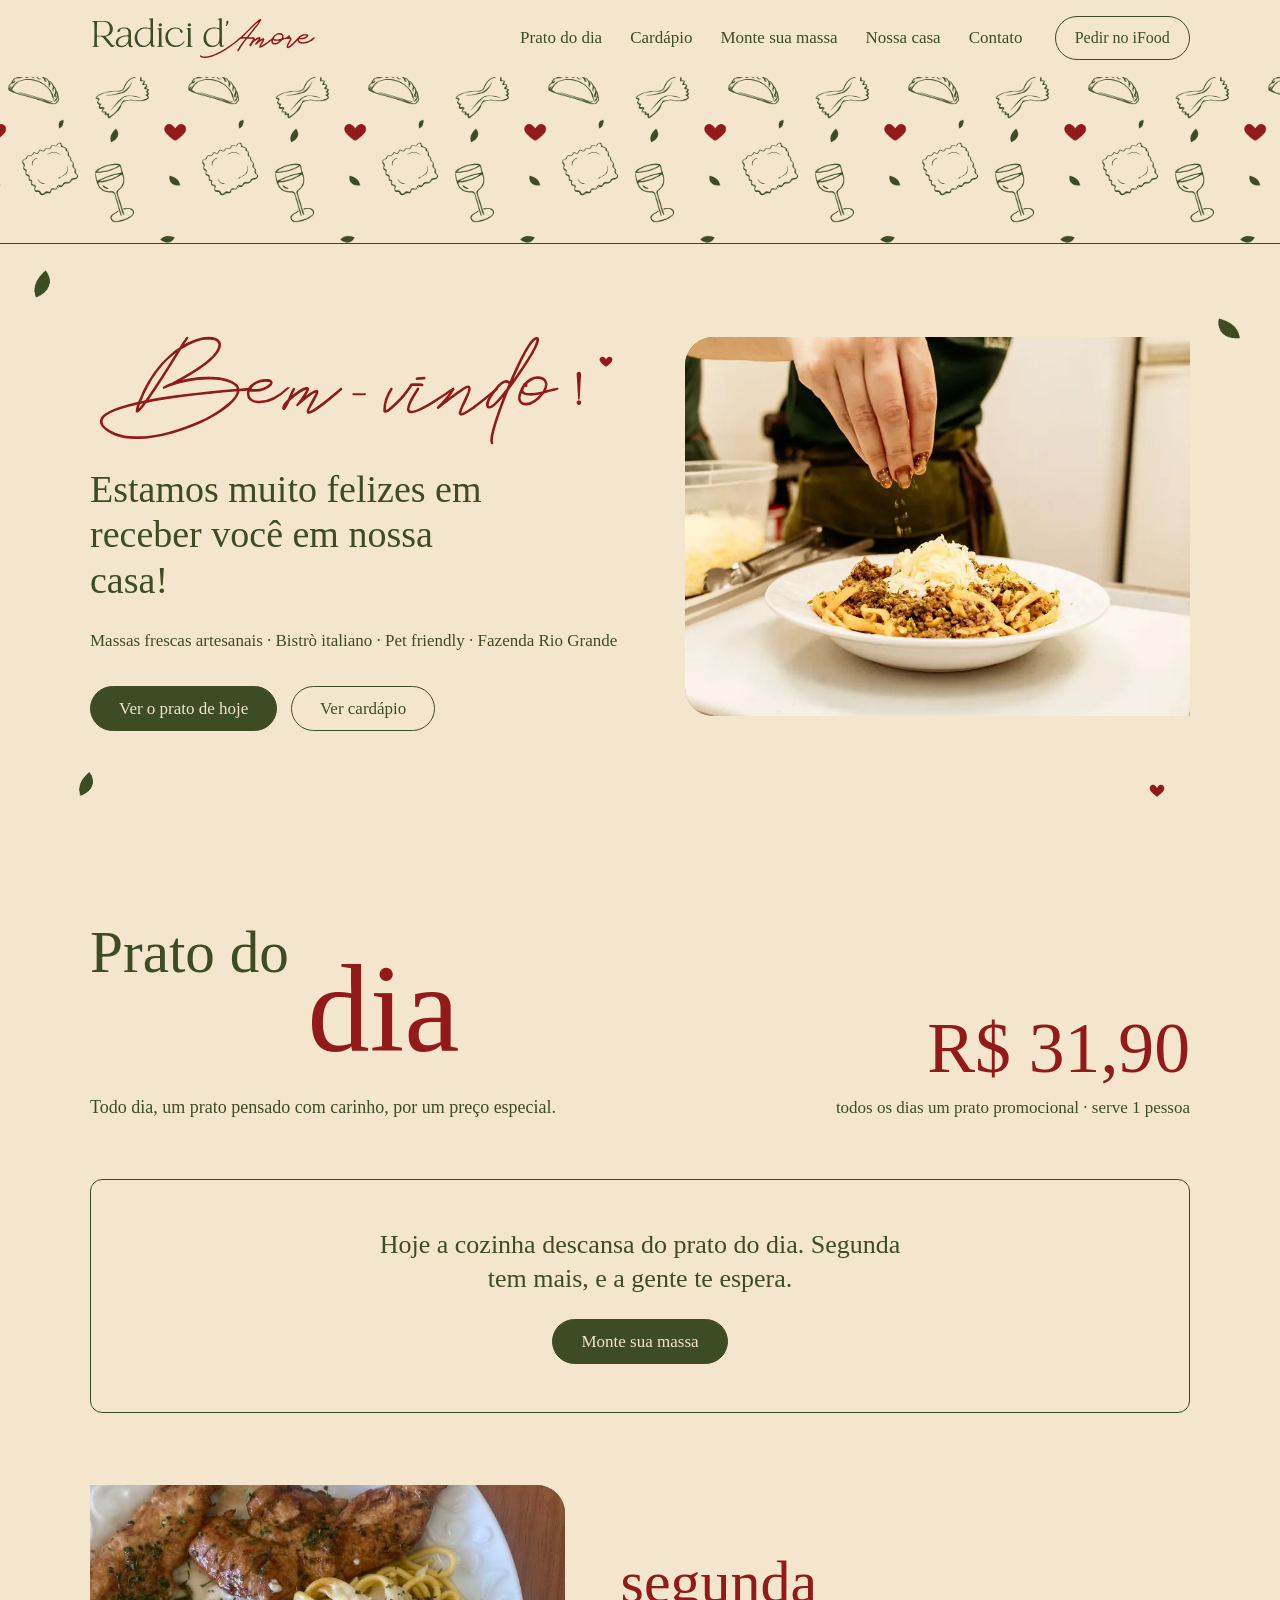
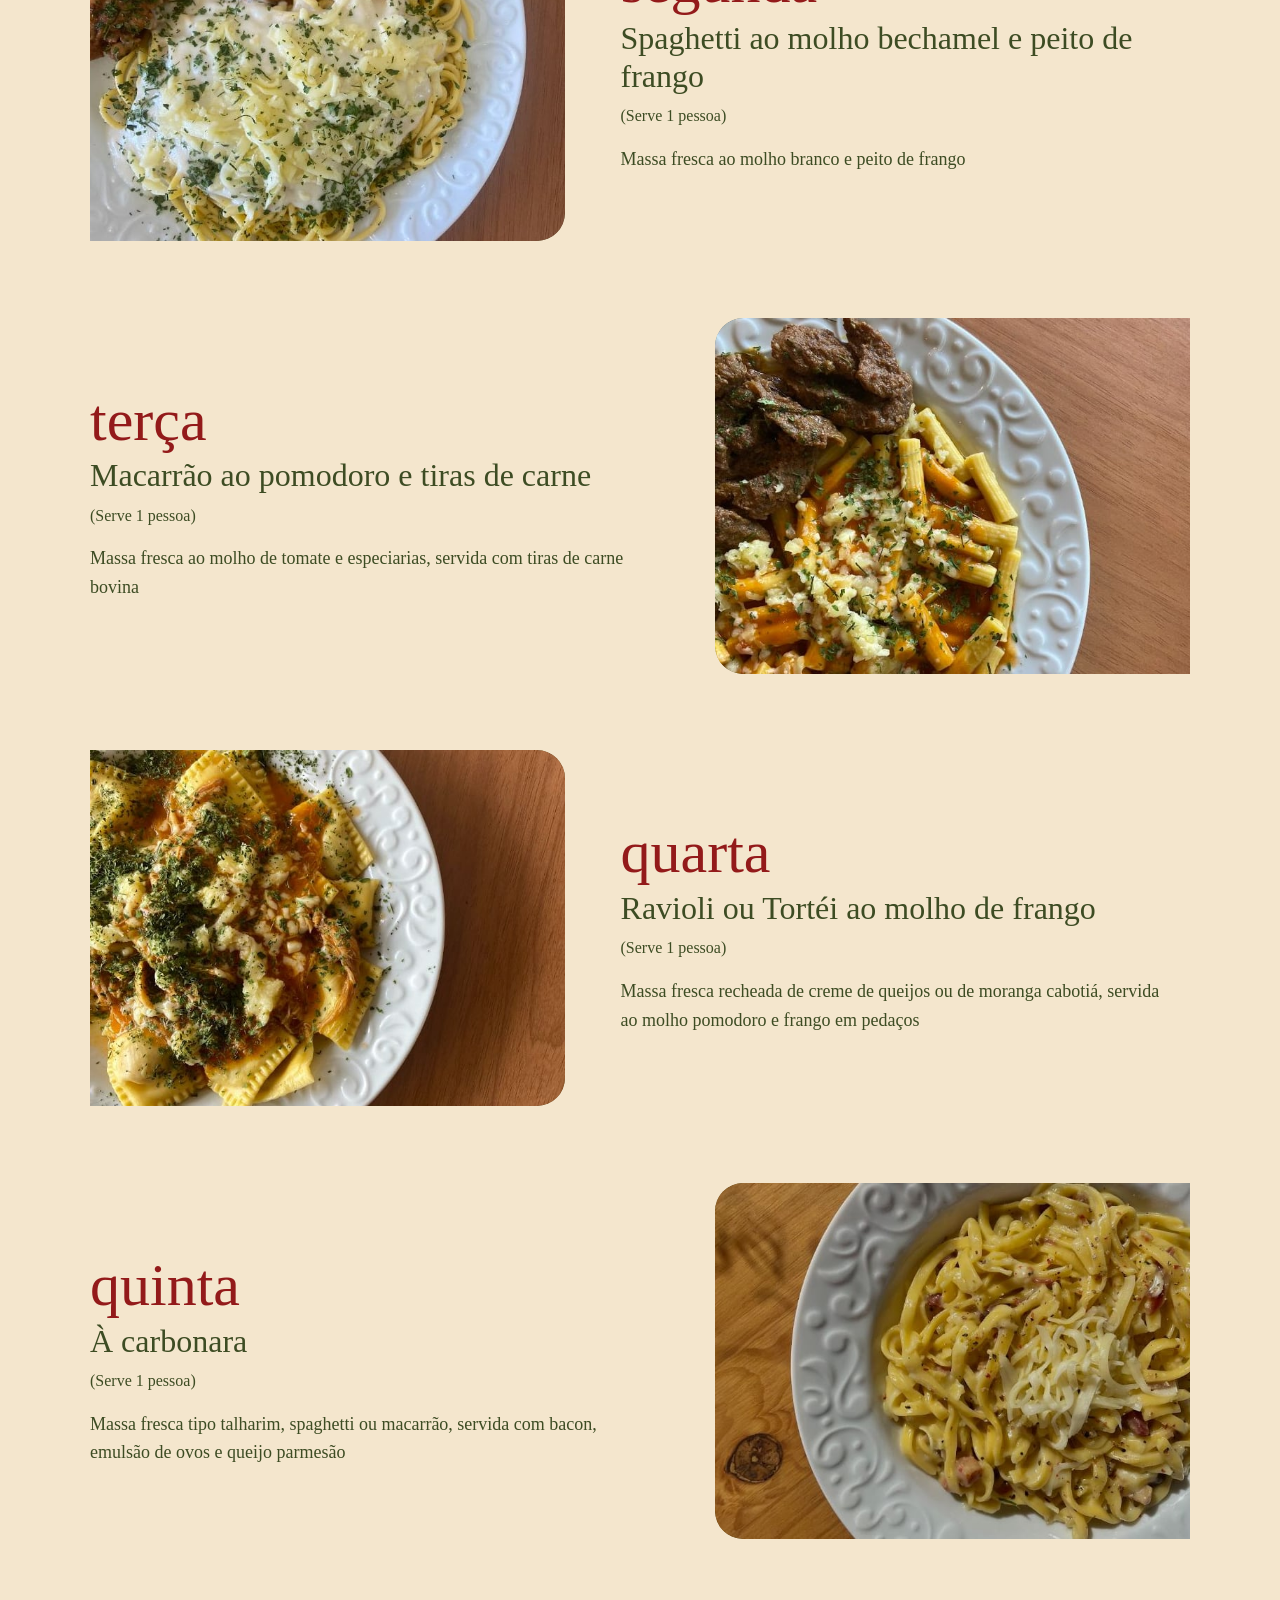
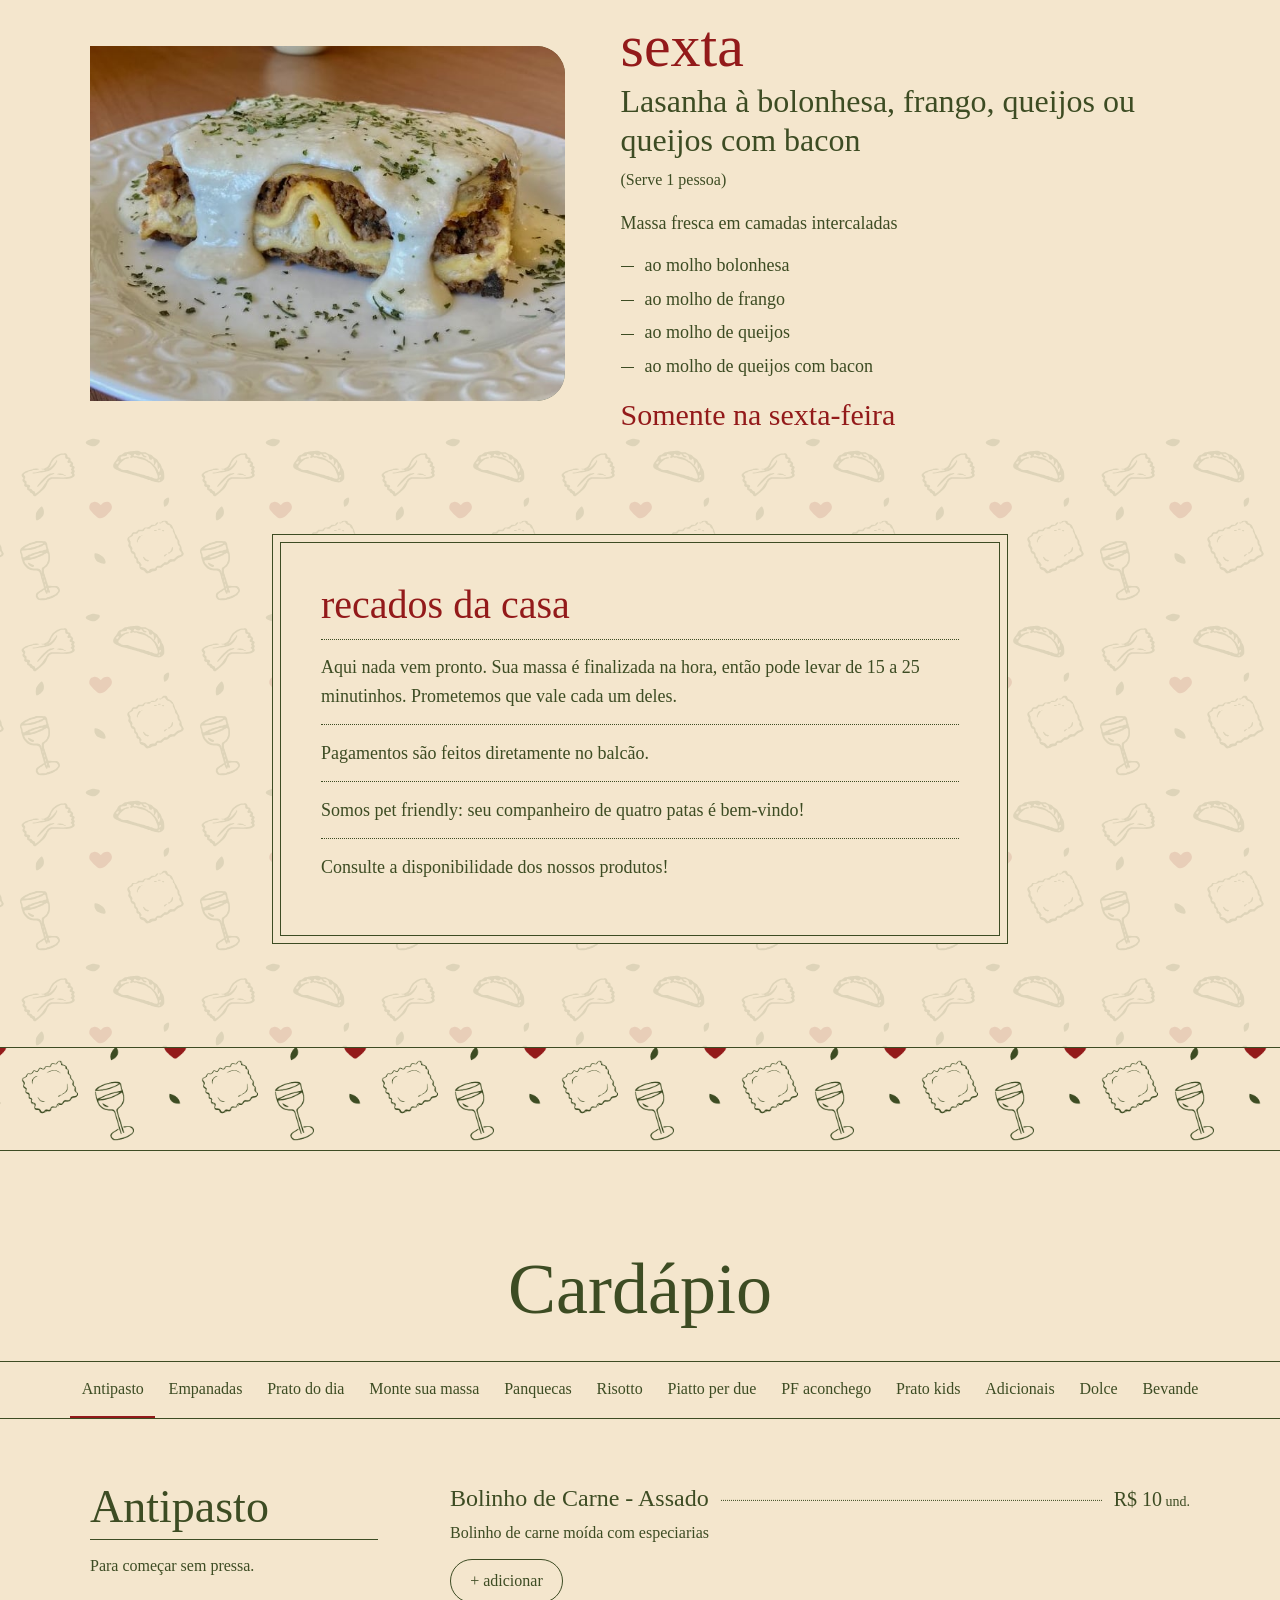
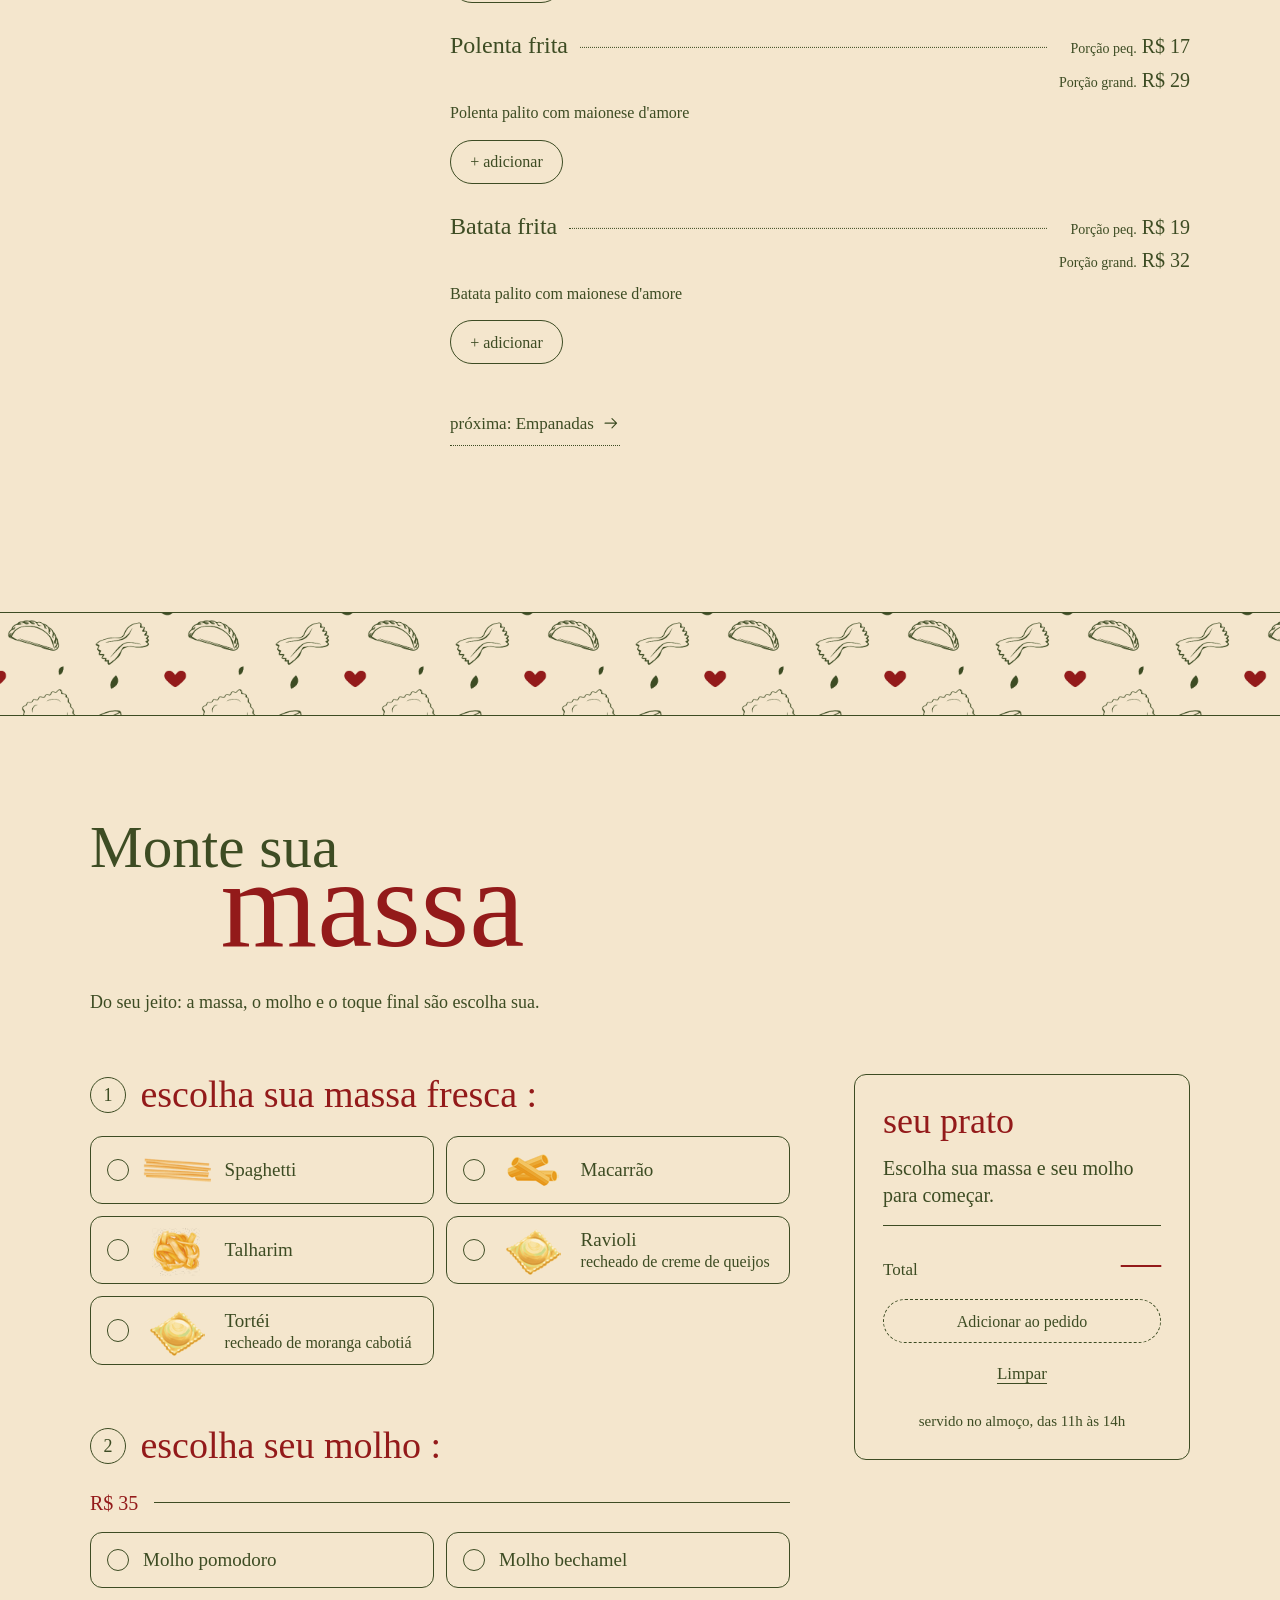
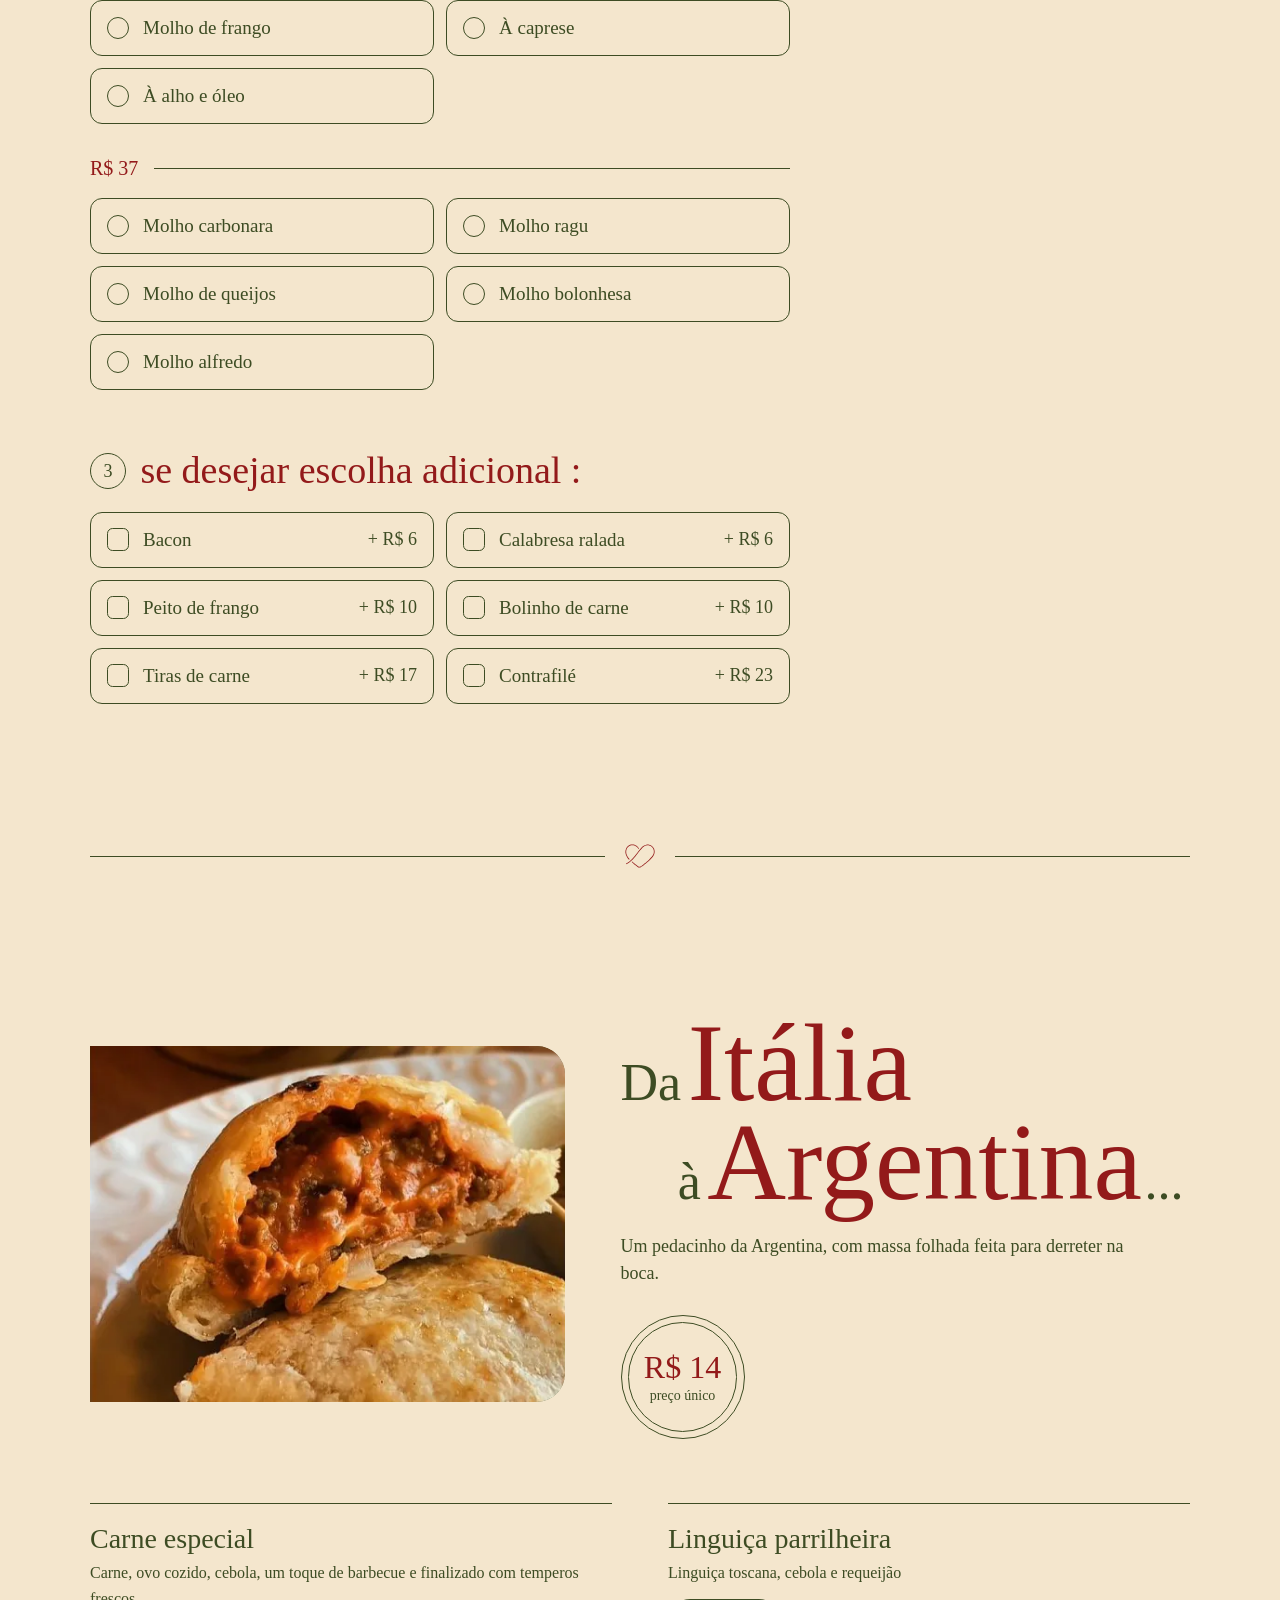
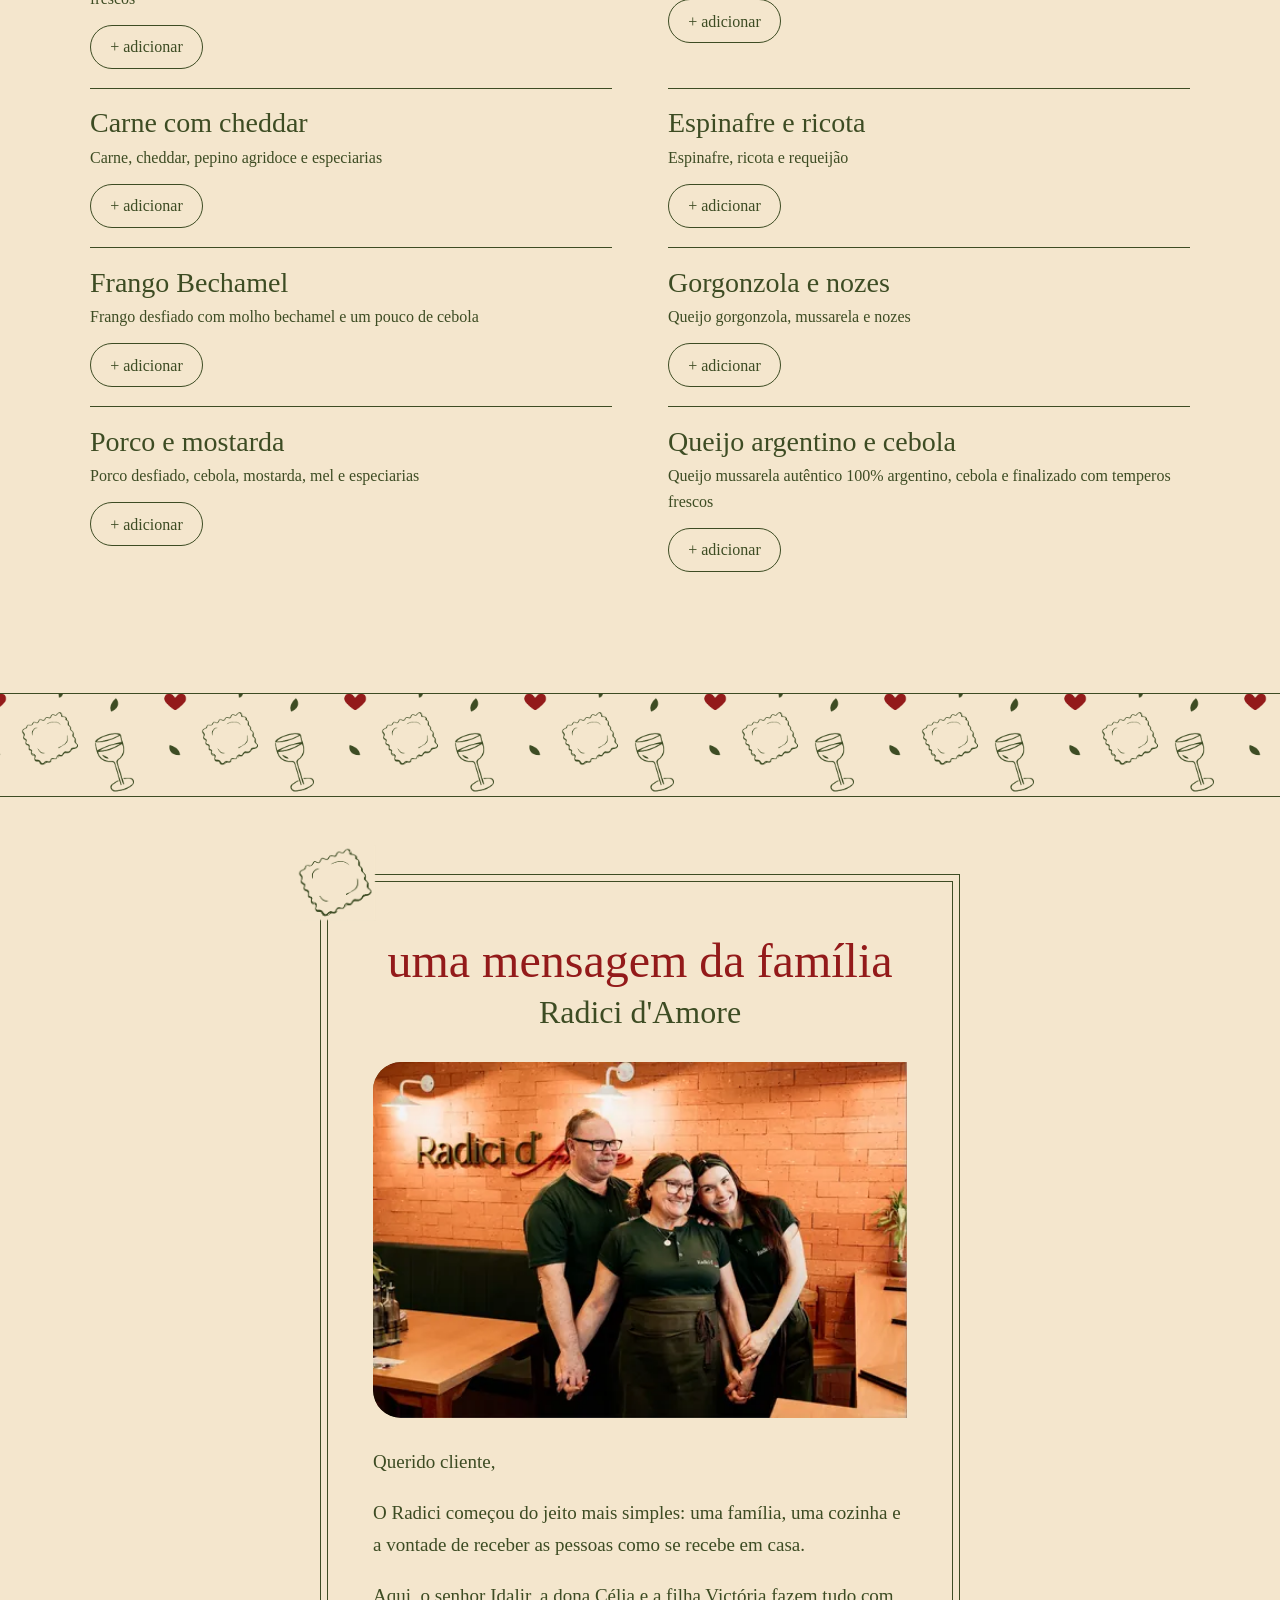
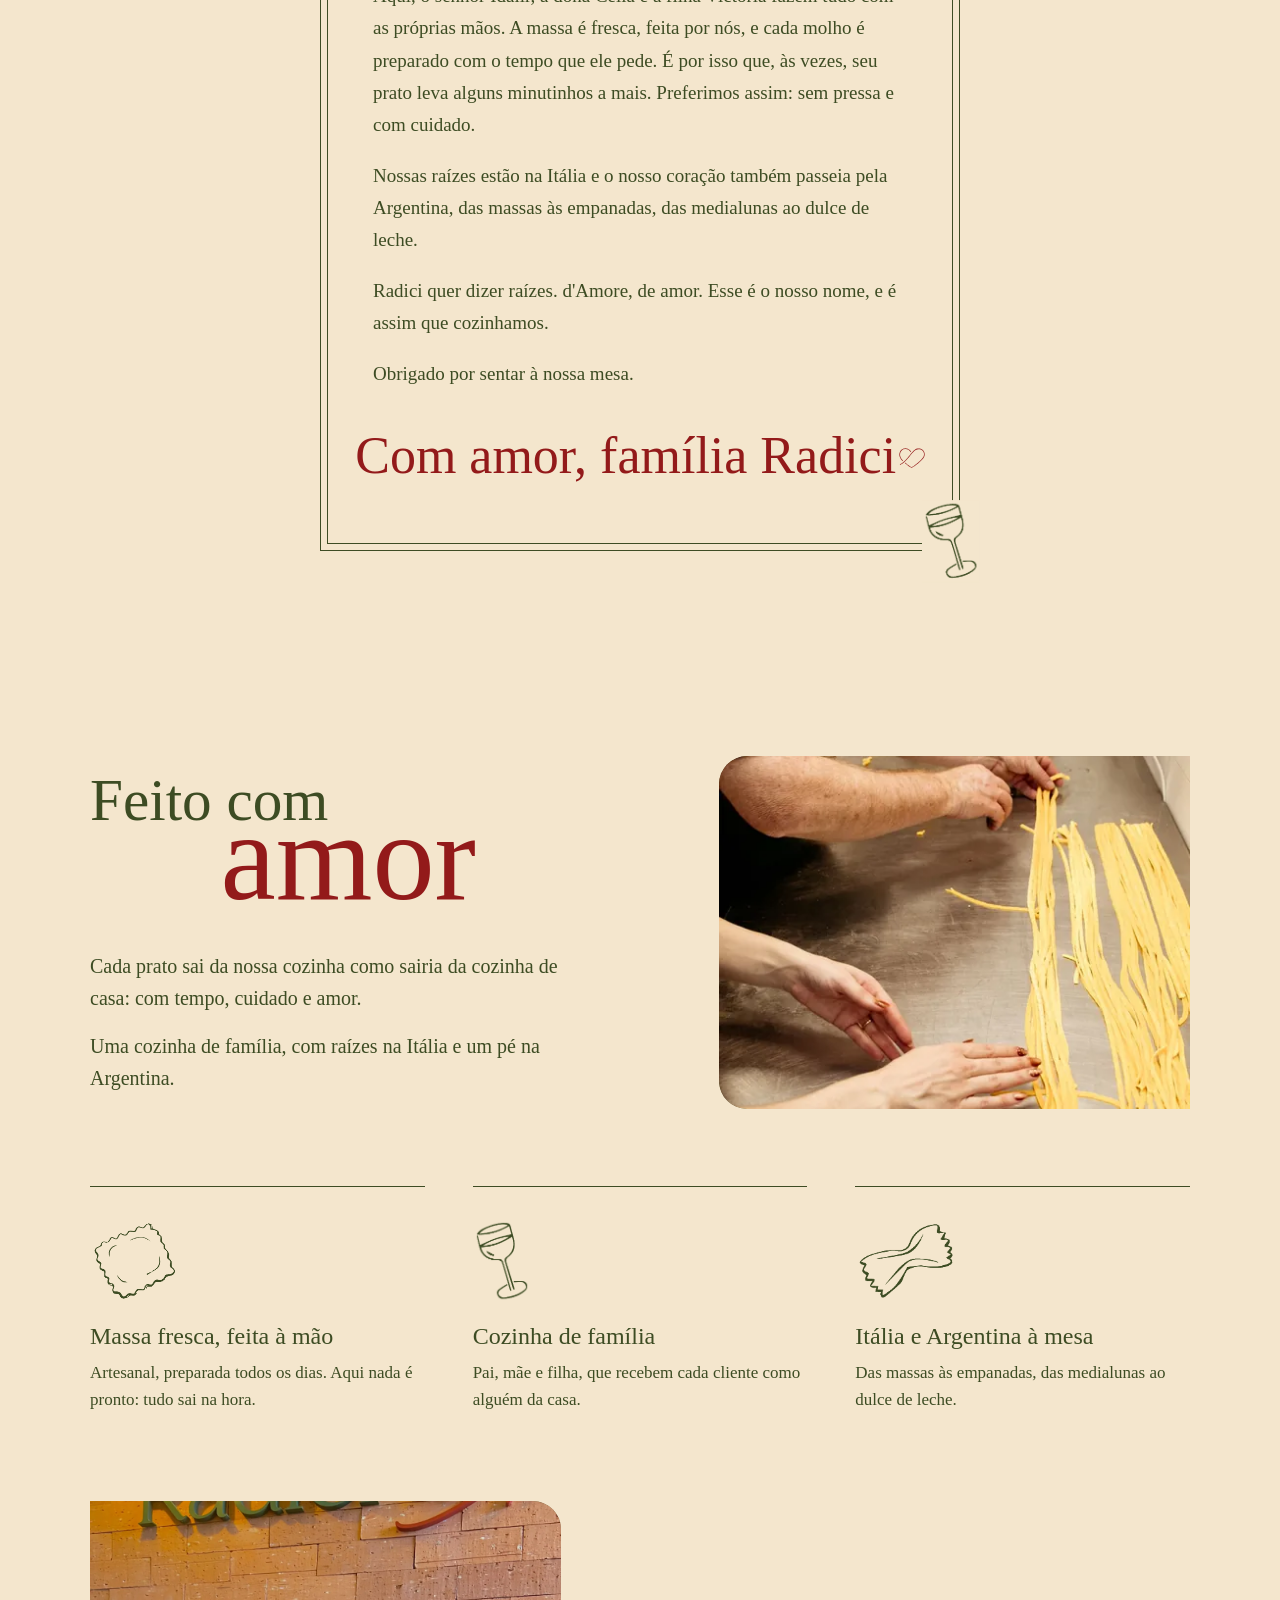
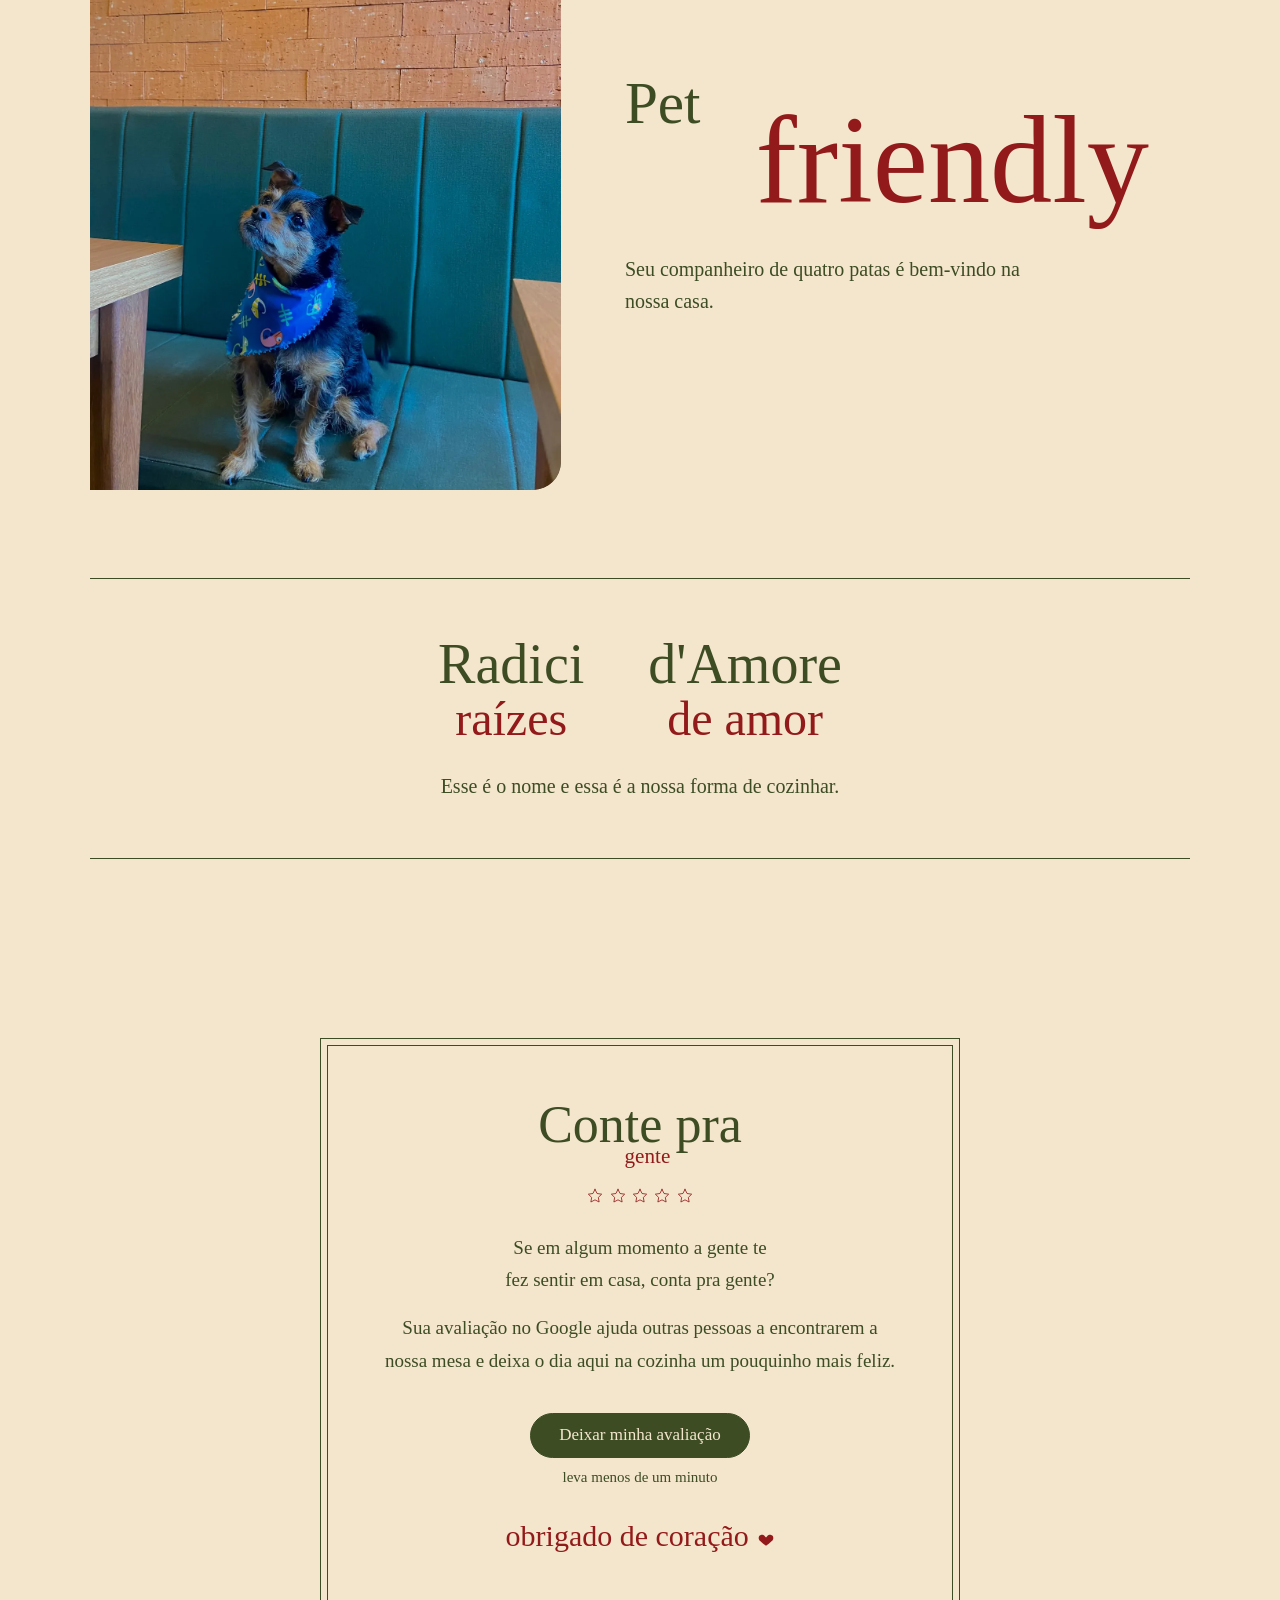
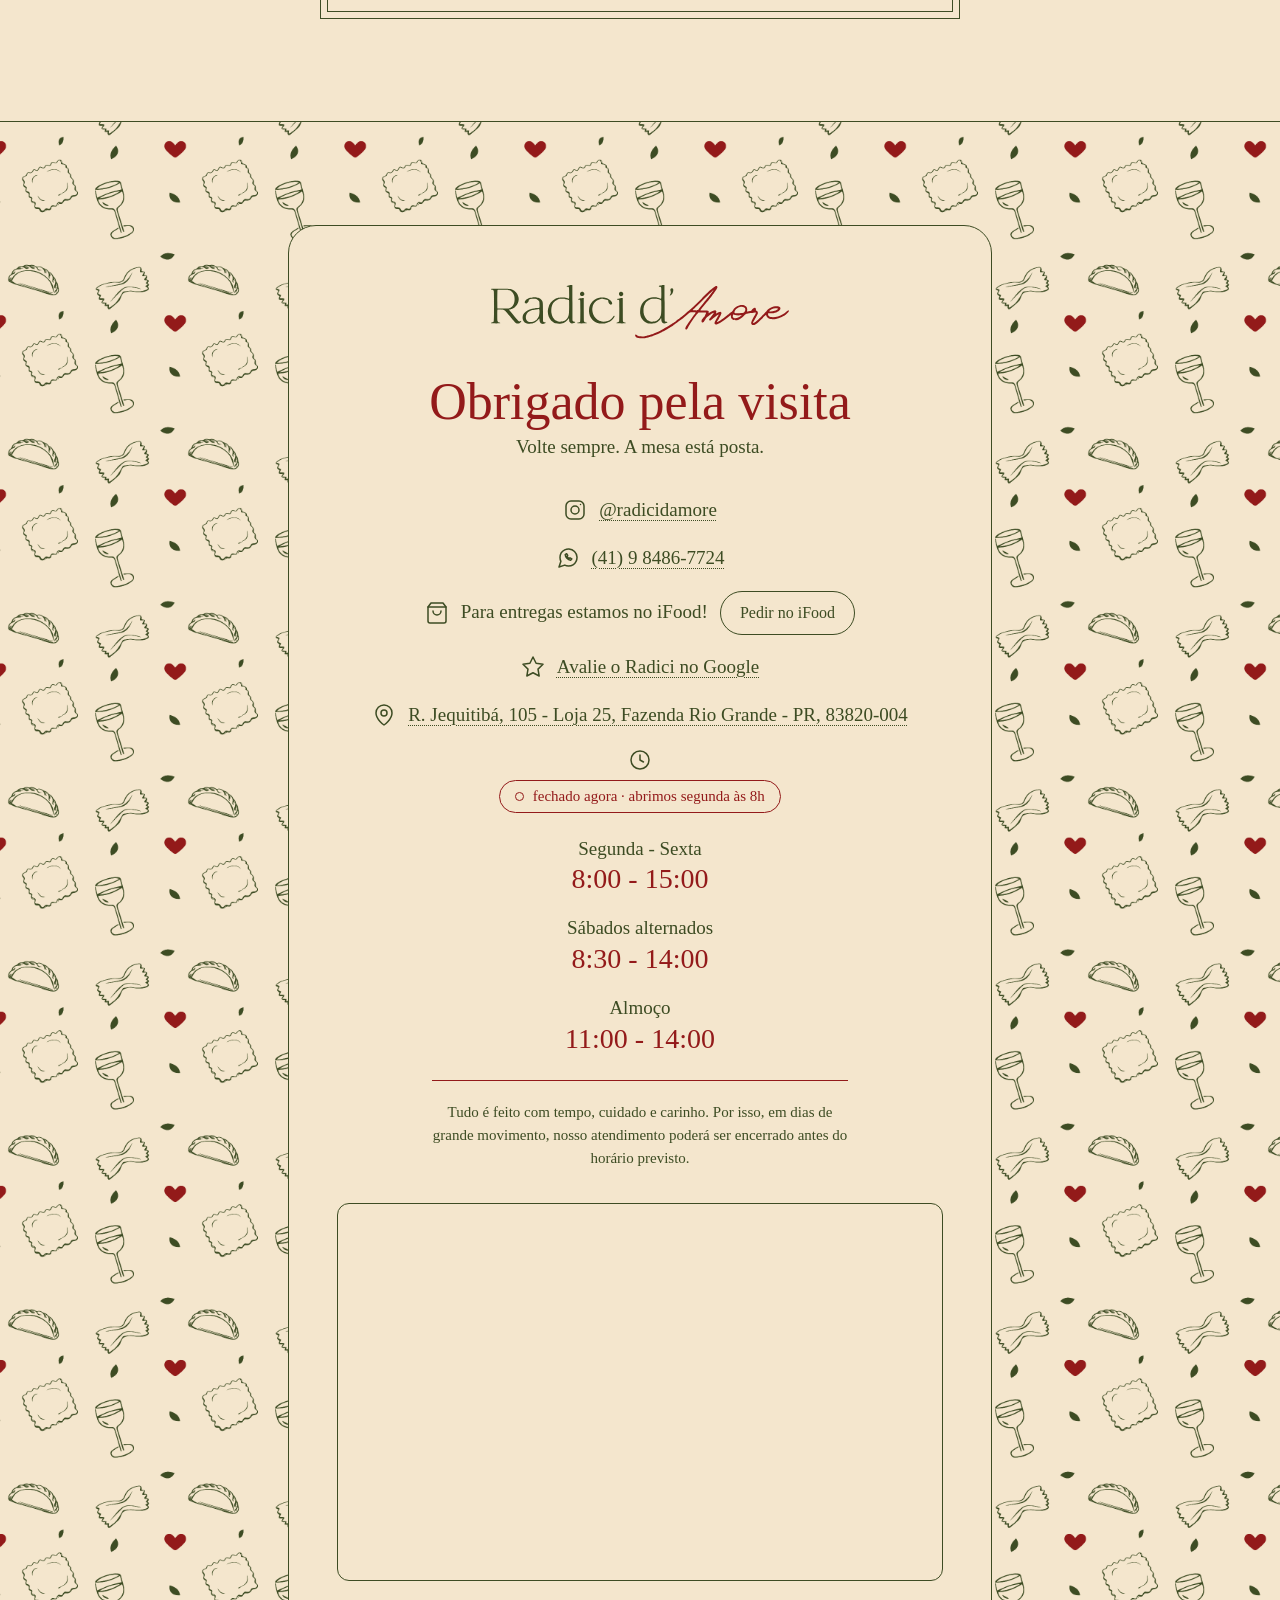
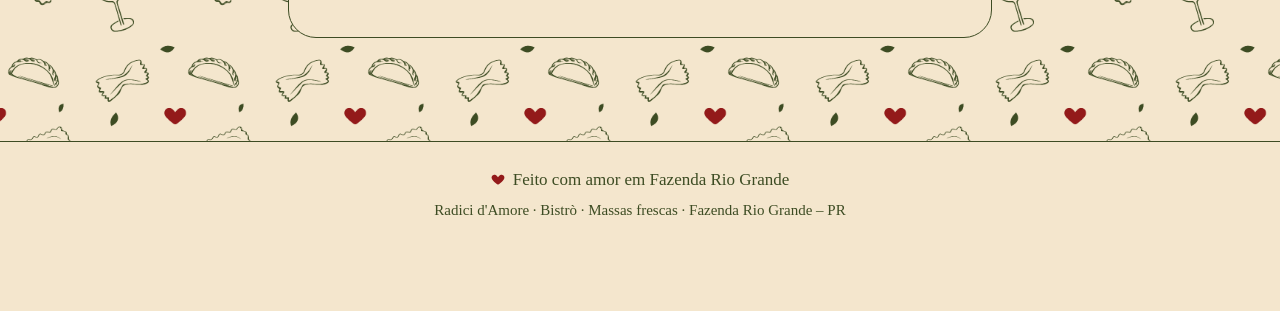
==== commit e84ff750: "Finalização do site Radici d'Amore: remove Prato destaque Co-Authored-By: Claude Sonnet 5.5 <noreply" ====
--- a/index.html
+++ b/index.html
@@ -304,18 +304,6 @@
       </div>
     </section>
 
-    <!-- ============ PRATO DESTAQUE ============ -->
-    <section class="secao secao--destaque" id="destaque" aria-labelledby="destaque-titulo">
-      <div class="contido">
-        <header class="secao__cab reveal">
-          <h2 class="titulo-assinatura" id="destaque-titulo"><span class="ta-fonde">Prato</span> <span class="ta-astina">destaque</span></h2>
-          <p class="abertura">O prato que a gente escolhe com carinho a cada mês.</p>
-        </header>
-
-        <article class="prato-mes reveal" id="prato-mes"></article>
-      </div>
-    </section>
-
     <div class="faixa-padrao faixa-padrao--fina" aria-hidden="true"></div>
 
     <!-- ============ UMA MENSAGEM DA FAMÍLIA (bilhete deixado na mesa) ============ -->
--- a/css/style.css
+++ b/css/style.css
@@ -8,7 +8,7 @@
    Índice
     0. Fontes                     10. Prato do dia   
     1. Variáveis                  11. Empanadas
-    2. Base                       12. Prato destaque
+    2. Base
     3. Utilitários                13. Monte sua massa
     4. Título assinatura          14. Cardápio completo
     5. Botões e links             15. Nossa casa
@@ -565,21 +565,6 @@
 
 
 /* ==========================================================================
-   12. PRATO DESTAQUE
-   ========================================================================== */
-.prato-mes {
-  display: grid; gap: 1rem 2rem; align-items: center;
-  padding: clamp(1.5rem, 3vw, 2.25rem);
-  border: 1.5px solid var(--verde); border-radius: var(--r-caixa);
-}
-@media (min-width: 48rem) { .prato-mes { grid-template-columns: 1fr auto; } }
-.prato-mes__rot { font-family: var(--f-cursiva); color: var(--vinho); font-size: 1.875rem; line-height: 1.1; }
-.prato-mes__nome { margin-top: 0.25rem; font-size: clamp(1.5rem, 1.2rem + 1.3vw, 2.125rem); }
-.prato-mes__desc { margin-top: 0.5rem; }
-.preco-destaque { font-size: clamp(2rem, 1.5rem + 1.8vw, 2.75rem); line-height: 1; color: var(--vinho); }
-
-
-/* ==========================================================================
    13. MONTE SUA MASSA
    ========================================================================== */
 .monte { display: grid; gap: 2.5rem; align-items: start; }
@@ -760,7 +745,6 @@
 .item__unid { font-size: 0.875rem; }
 .item__desc { max-width: 40rem; margin-top: 0.3rem; font-size: 1rem; }
 .item__obs { max-width: 40rem; margin-top: 0.2rem; font-size: 0.9375rem; }
-.item__obs--mes { font-size: 1.125rem; }
 .item__serve { margin-top: 0.2rem; font-size: 1.125rem; color: var(--vinho); }
 
 @media (min-width: 48rem) {
